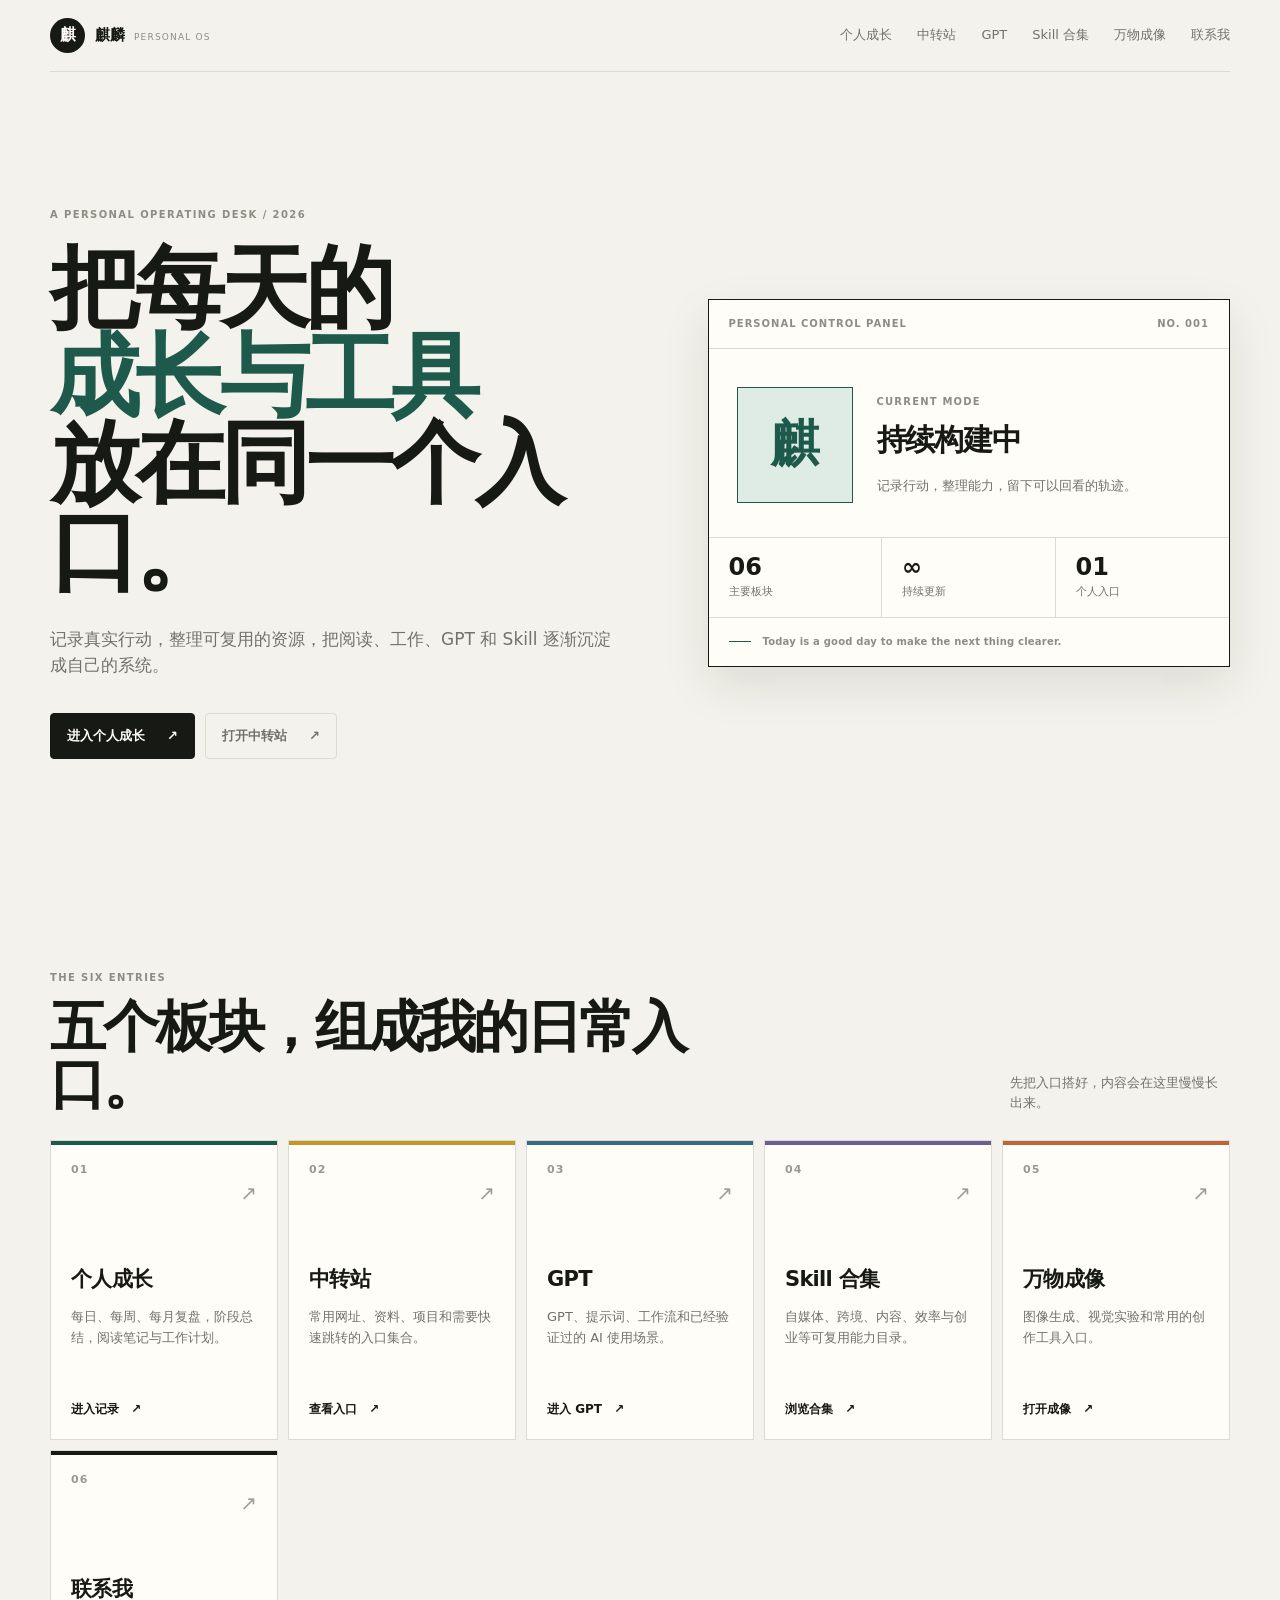
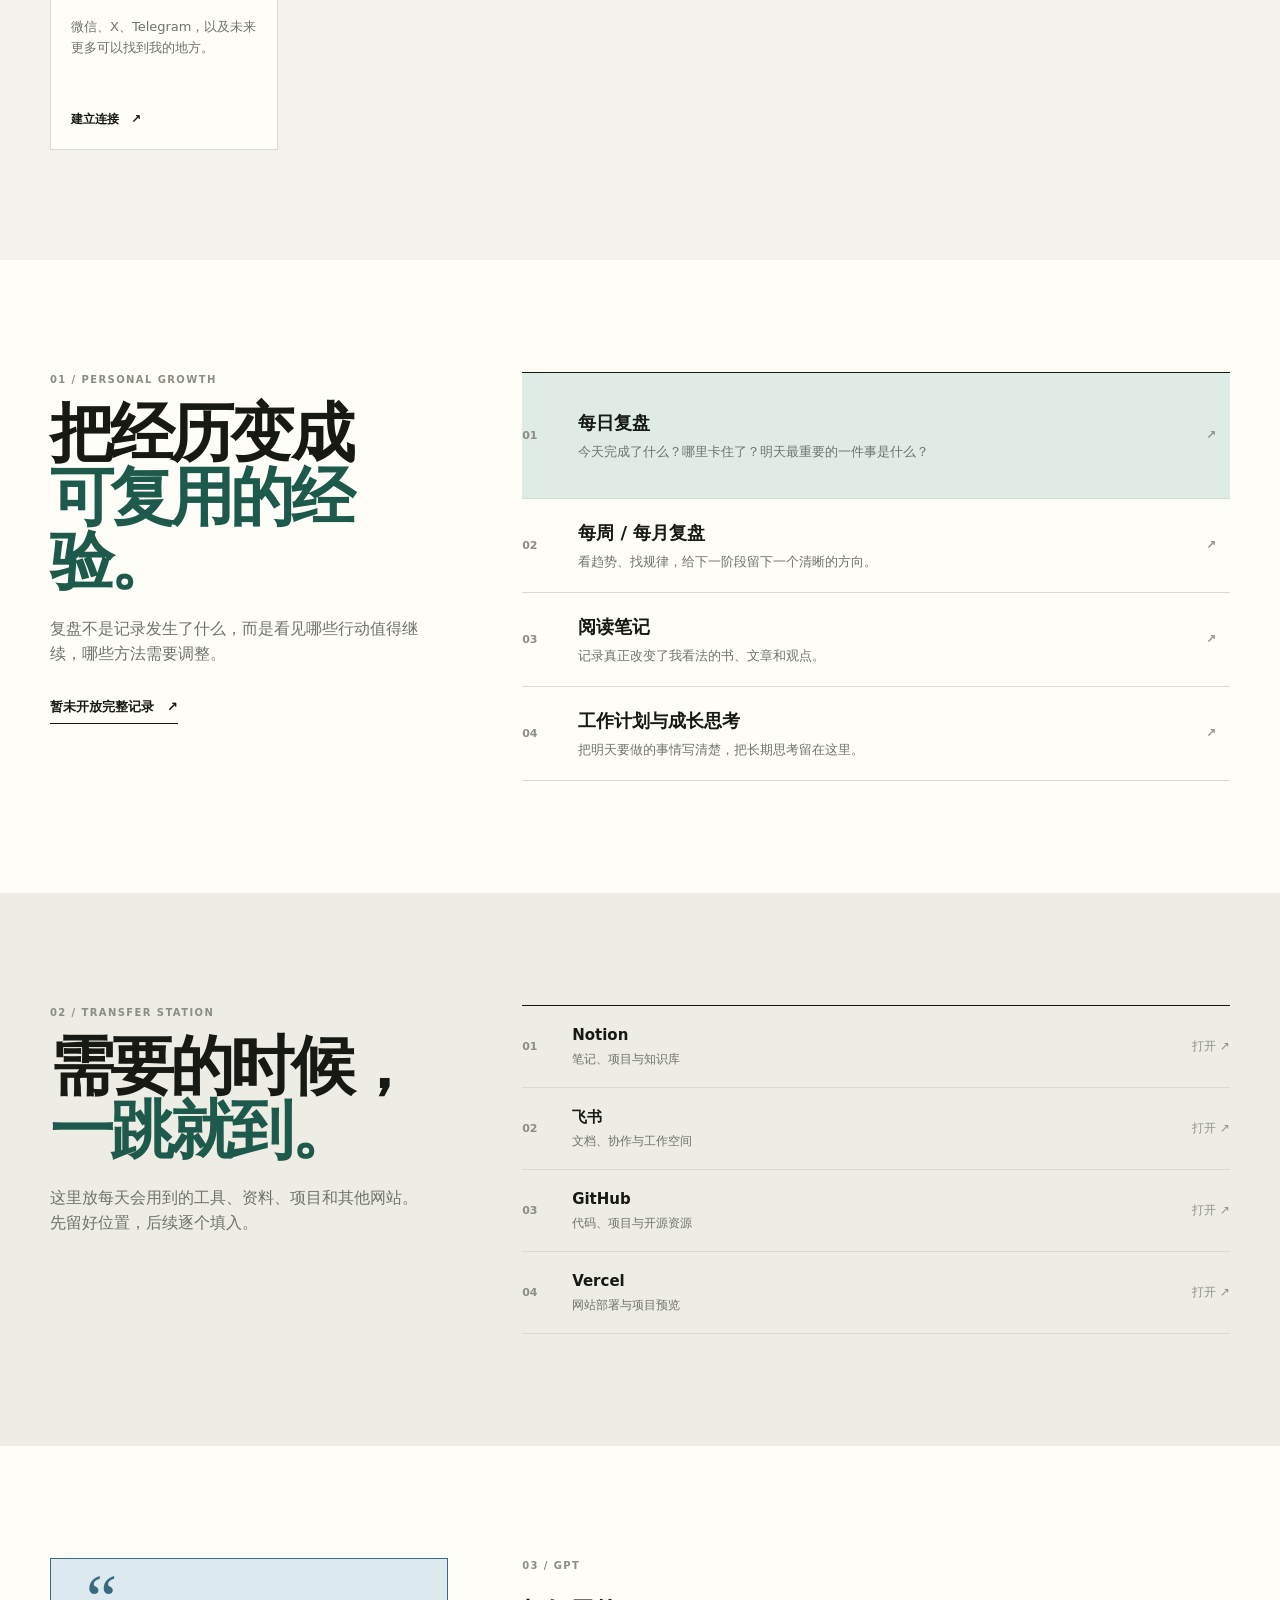
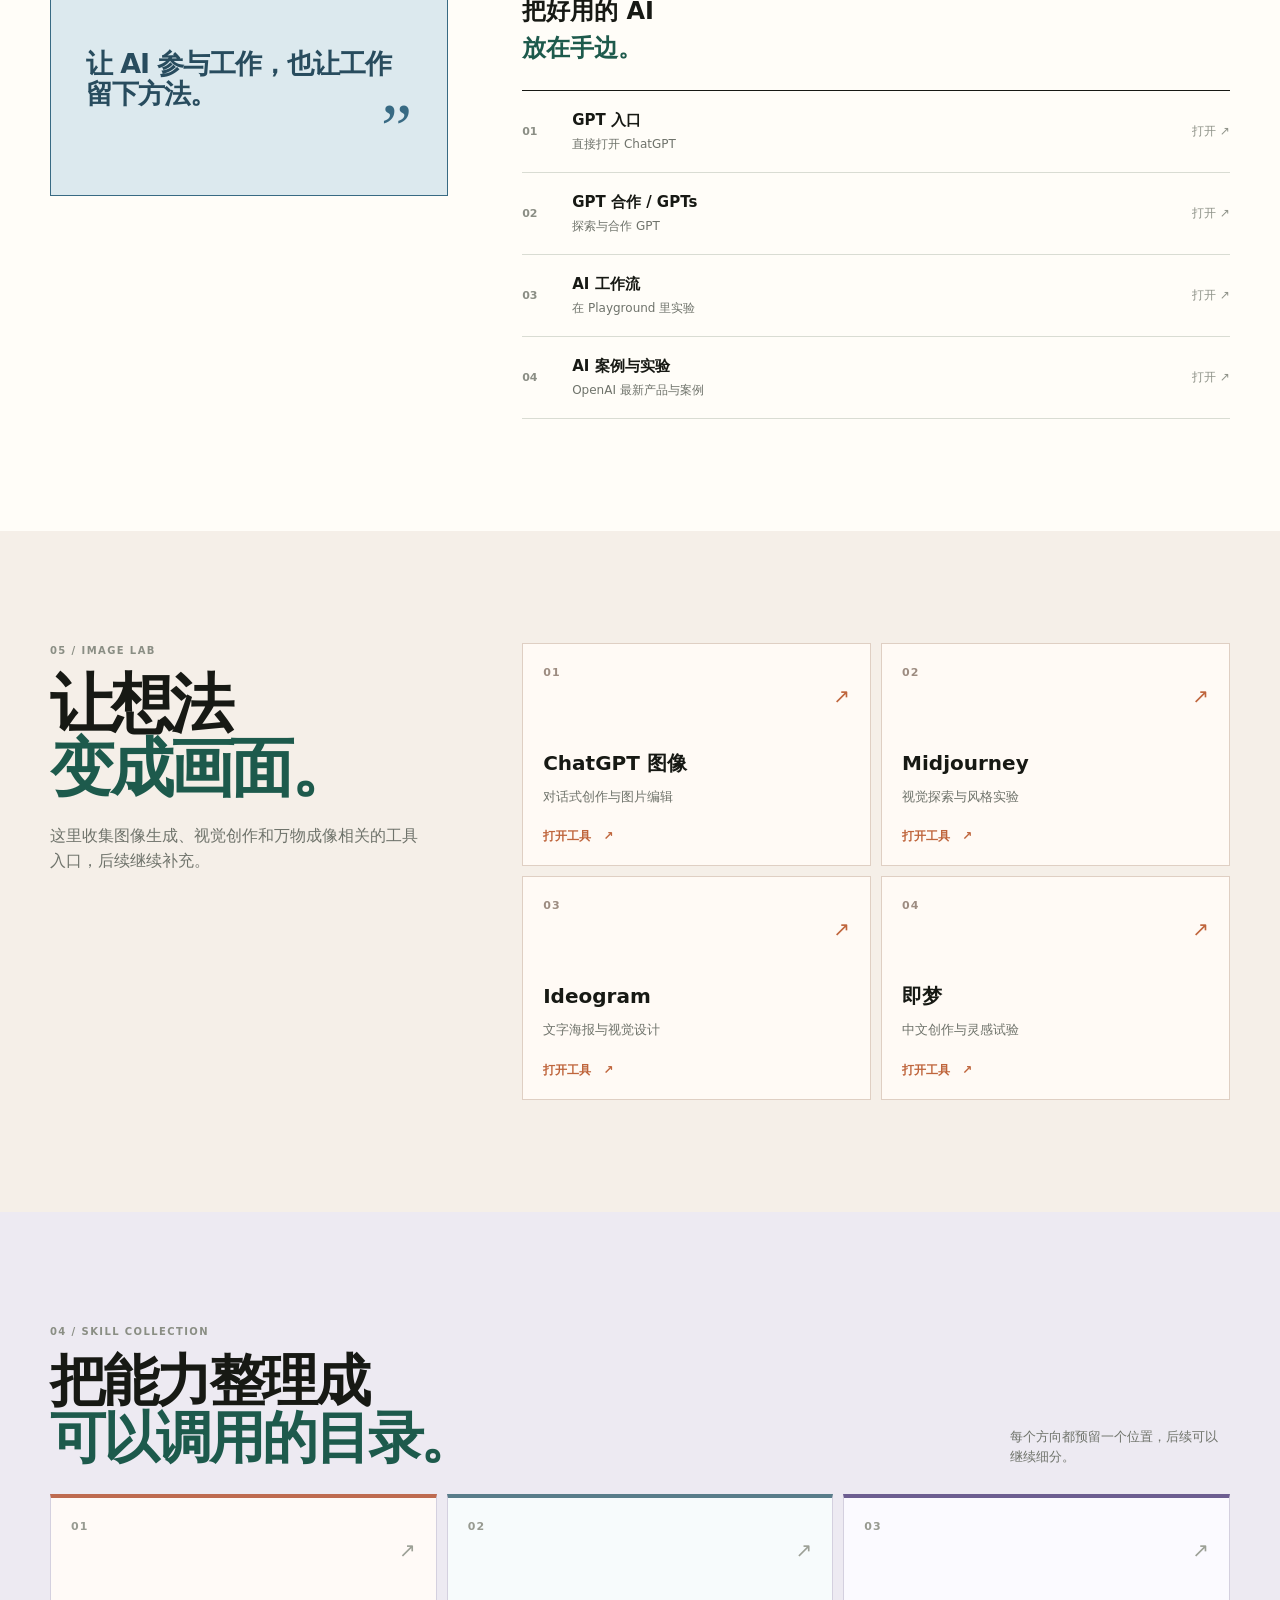
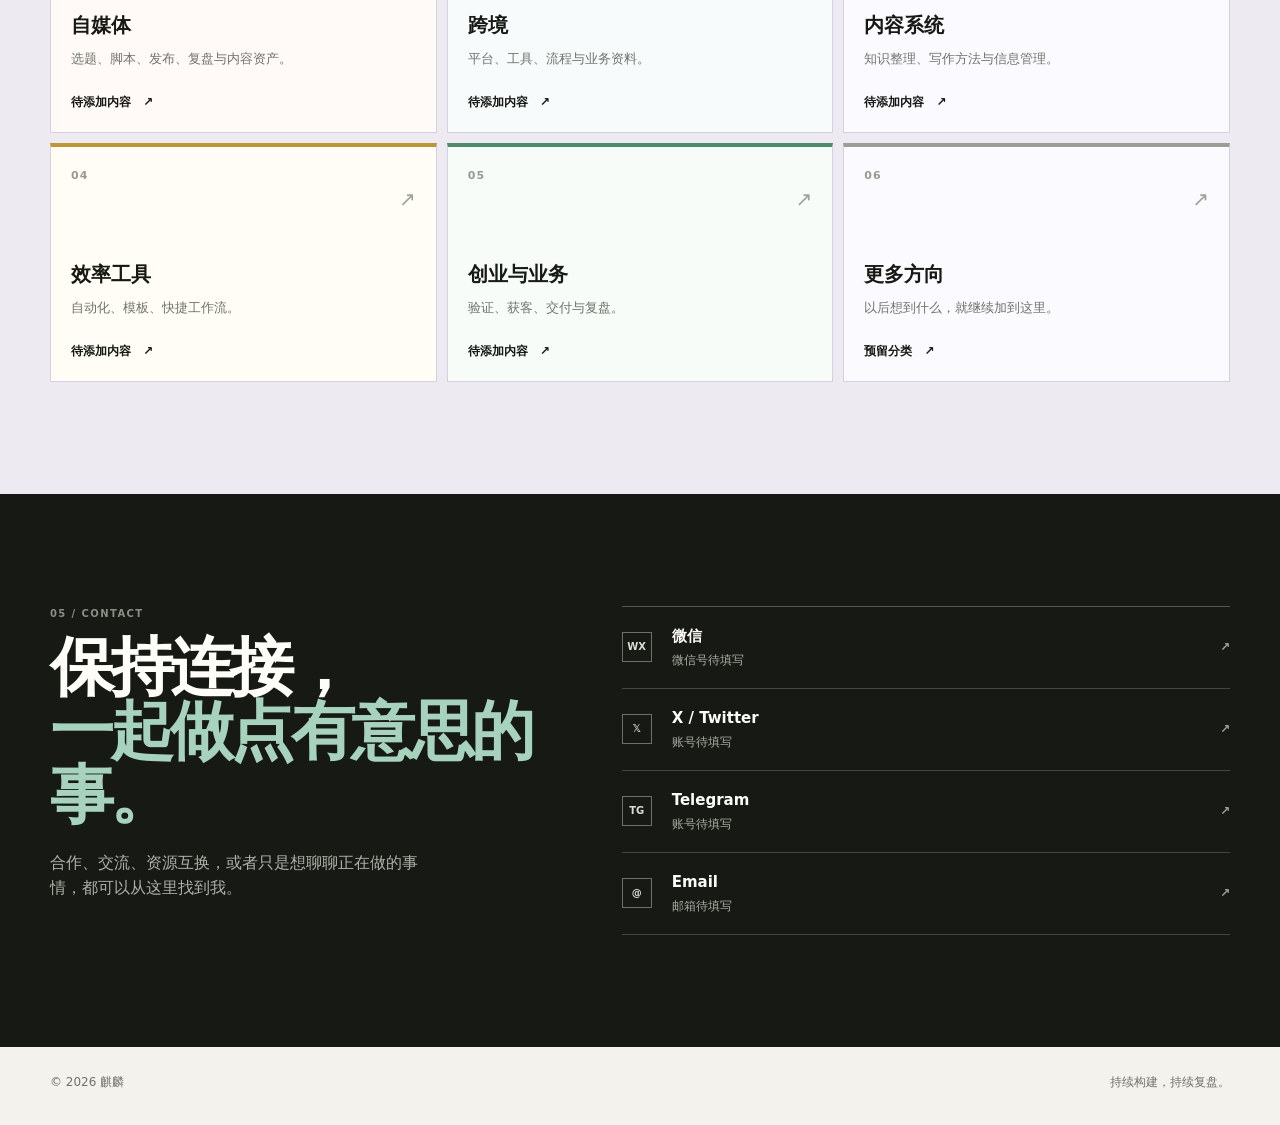
==== index.html @ df81987d "Add image lab and direct resource links" ====
<!doctype html>
<html lang="zh-CN">
<head>
<meta charset="UTF-8">
<meta name="viewport" content="width=device-width, initial-scale=1.0">
<meta name="description" content="麒麟的个人工作台：记录成长、整理工具、沉淀 GPT 与 Skill。">
<meta name="theme-color" content="#f4f2ec">
<title>麒麟 · Personal OS</title>
<link rel="stylesheet" href="./styles.css">
</head>
<body>
<header class="site-header">
<a class="brand" href="#top" aria-label="回到首页"><span class="brand-mark">麒</span><span class="brand-copy"><strong>麒麟</strong><small>PERSONAL OS</small></span></a>
<nav class="nav" id="nav" aria-label="主导航"><a href="#growth">个人成长</a><a href="#station">中转站</a><a href="#gpt">GPT</a><a href="#skills">Skill 合集</a><a href="#imaging">万物成像</a><a href="#contact">联系我</a></nav>
<button class="menu-button" type="button" aria-controls="nav" aria-expanded="false">菜单</button>
</header>
<main id="top">
<section class="hero section-wrap">
<div class="hero-copy"><p class="eyebrow">A PERSONAL OPERATING DESK / 2026</p><h1>把每天的<br><em>成长与工具</em><br>放在同一个入口。</h1><p class="hero-lead">记录真实行动，整理可复用的资源，把阅读、工作、GPT 和 Skill 逐渐沉淀成自己的系统。</p><div class="hero-actions"><a class="button button-dark" href="#growth">进入个人成长 <span>↗</span></a><a class="button button-light" href="#station">打开中转站 <span>↗</span></a></div></div>
<aside class="console" aria-label="当前状态"><div class="console-head"><span>PERSONAL CONTROL PANEL</span><span>NO. 001</span></div><div class="console-body"><div class="avatar">麒</div><div><p class="label">CURRENT MODE</p><h2>持续构建中</h2><p>记录行动，整理能力，留下可以回看的轨迹。</p></div></div><div class="metrics"><div><strong>06</strong><span>主要板块</span></div><div><strong>∞</strong><span>持续更新</span></div><div><strong>01</strong><span>个人入口</span></div></div><div class="console-foot"><i></i>Today is a good day to make the next thing clearer.</div></aside>
</section>
<section class="section-wrap entries" aria-labelledby="entries-title"><div class="section-heading"><div><p class="eyebrow">THE SIX ENTRIES</p><h2 id="entries-title">五个板块，组成我的日常入口。</h2></div><p>先把入口搭好，内容会在这里慢慢长出来。</p></div><div class="entry-grid">
<a class="entry-card green" href="#growth"><span>01</span><b>↗</b><h3>个人成长</h3><p>每日、每周、每月复盘，阶段总结，阅读笔记与工作计划。</p><strong>进入记录　↗</strong></a>
<a class="entry-card yellow" href="#station"><span>02</span><b>↗</b><h3>中转站</h3><p>常用网址、资料、项目和需要快速跳转的入口集合。</p><strong>查看入口　↗</strong></a>
<a class="entry-card blue" href="#gpt"><span>03</span><b>↗</b><h3>GPT</h3><p>GPT、提示词、工作流和已经验证过的 AI 使用场景。</p><strong>进入 GPT　↗</strong></a>
<a class="entry-card violet" href="#skills"><span>04</span><b>↗</b><h3>Skill 合集</h3><p>自媒体、跨境、内容、效率与创业等可复用能力目录。</p><strong>浏览合集　↗</strong></a>
<a class="entry-card orange" href="#imaging"><span>05</span><b>↗</b><h3>万物成像</h3><p>图像生成、视觉实验和常用的创作工具入口。</p><strong>打开成像　↗</strong></a><a class="entry-card contact-card" href="#contact"><span>06</span><b>↗</b><h3>联系我</h3><p>微信、X、Telegram，以及未来更多可以找到我的地方。</p><strong>建立连接　↗</strong></a>
</div></section>
<section class="module growth-band" id="growth"><div class="section-wrap module-layout"><div class="module-intro"><p class="eyebrow">01 / PERSONAL GROWTH</p><h2>把经历变成<br><em>可复用的经验。</em></h2><p>复盘不是记录发生了什么，而是看见哪些行动值得继续，哪些方法需要调整。</p><a class="text-link placeholder" href="#" data-placeholder>暂未开放完整记录　↗</a></div><div class="growth-board">
<a class="growth-row featured placeholder" href="#" data-placeholder><span>01</span><div><h3>每日复盘</h3><p>今天完成了什么？哪里卡住了？明天最重要的一件事是什么？</p></div><b>↗</b></a>
<a class="growth-row placeholder" href="#" data-placeholder><span>02</span><div><h3>每周 / 每月复盘</h3><p>看趋势、找规律，给下一阶段留下一个清晰的方向。</p></div><b>↗</b></a>
<a class="growth-row placeholder" href="#" data-placeholder><span>03</span><div><h3>阅读笔记</h3><p>记录真正改变了我看法的书、文章和观点。</p></div><b>↗</b></a>
<a class="growth-row placeholder" href="#" data-placeholder><span>04</span><div><h3>工作计划与成长思考</h3><p>把明天要做的事情写清楚，把长期思考留在这里。</p></div><b>↗</b></a>
</div></div></section>
<section class="module station-band" id="station"><div class="section-wrap module-layout"><div class="module-intro"><p class="eyebrow">02 / TRANSFER STATION</p><h2>需要的时候，<br><em>一跳就到。</em></h2><p>这里放每天会用到的工具、资料、项目和其他网站。先留好位置，后续逐个填入。</p></div><div class="link-list">
<a href="https://www.notion.so/" class="link-row" target="_blank" rel="noopener"><span>01</span><div><strong>Notion</strong><small>笔记、项目与知识库</small></div><em>打开 ↗</em></a>
<a href="https://www.feishu.cn/" class="link-row" target="_blank" rel="noopener"><span>02</span><div><strong>飞书</strong><small>文档、协作与工作空间</small></div><em>打开 ↗</em></a>
<a href="https://github.com/" class="link-row" target="_blank" rel="noopener"><span>03</span><div><strong>GitHub</strong><small>代码、项目与开源资源</small></div><em>打开 ↗</em></a>
<a href="https://vercel.com/" class="link-row" target="_blank" rel="noopener"><span>04</span><div><strong>Vercel</strong><small>网站部署与项目预览</small></div><em>打开 ↗</em></a>
</div></div></section>
<section class="module gpt-band" id="gpt"><div class="section-wrap module-layout"><div class="statement"><span>“</span><p>让 AI 参与工作，也让工作留下方法。</p><span>”</span></div><div><p class="eyebrow">03 / GPT</p><h2>把好用的 AI<br><em>放在手边。</em></h2><div class="link-list compact">
<a href="https://chatgpt.com/" class="link-row" target="_blank" rel="noopener"><span>01</span><div><strong>GPT 入口</strong><small>直接打开 ChatGPT</small></div><em>打开 ↗</em></a>
<a href="https://chatgpt.com/gpts" class="link-row" target="_blank" rel="noopener"><span>02</span><div><strong>GPT 合作 / GPTs</strong><small>探索与合作 GPT</small></div><em>打开 ↗</em></a>
<a href="https://platform.openai.com/playground" class="link-row" target="_blank" rel="noopener"><span>03</span><div><strong>AI 工作流</strong><small>在 Playground 里实验</small></div><em>打开 ↗</em></a>
<a href="https://openai.com/" class="link-row" target="_blank" rel="noopener"><span>04</span><div><strong>AI 案例与实验</strong><small>OpenAI 最新产品与案例</small></div><em>打开 ↗</em></a>
</div></div></div></section>
<section class="module imaging-band" id="imaging"><div class="section-wrap module-layout"><div class="module-intro"><p class="eyebrow">05 / IMAGE LAB</p><h2>让想法<br><em>变成画面。</em></h2><p>这里收集图像生成、视觉创作和万物成像相关的工具入口，后续继续补充。</p></div><div class="imaging-grid"><a class="imaging-card" href="https://chatgpt.com/" target="_blank" rel="noopener"><span>01</span><b>↗</b><h3>ChatGPT 图像</h3><p>对话式创作与图片编辑</p><strong>打开工具　↗</strong></a><a class="imaging-card" href="https://www.midjourney.com/" target="_blank" rel="noopener"><span>02</span><b>↗</b><h3>Midjourney</h3><p>视觉探索与风格实验</p><strong>打开工具　↗</strong></a><a class="imaging-card" href="https://ideogram.ai/" target="_blank" rel="noopener"><span>03</span><b>↗</b><h3>Ideogram</h3><p>文字海报与视觉设计</p><strong>打开工具　↗</strong></a><a class="imaging-card" href="https://jimeng.jianying.com/" target="_blank" rel="noopener"><span>04</span><b>↗</b><h3>即梦</h3><p>中文创作与灵感试验</p><strong>打开工具　↗</strong></a></div></div></section><section class="module skills-band" id="skills"><div class="section-wrap"><div class="section-heading"><div><p class="eyebrow">04 / SKILL COLLECTION</p><h2>把能力整理成<br><em>可以调用的目录。</em></h2></div><p>每个方向都预留一个位置，后续可以继续细分。</p></div><div class="skill-grid">
<a class="skill-card media placeholder" href="#" data-placeholder><span>01</span><b>↗</b><h3>自媒体</h3><p>选题、脚本、发布、复盘与内容资产。</p><strong>待添加内容　↗</strong></a>
<a class="skill-card cross placeholder" href="#" data-placeholder><span>02</span><b>↗</b><h3>跨境</h3><p>平台、工具、流程与业务资料。</p><strong>待添加内容　↗</strong></a>
<a class="skill-card content placeholder" href="#" data-placeholder><span>03</span><b>↗</b><h3>内容系统</h3><p>知识整理、写作方法与信息管理。</p><strong>待添加内容　↗</strong></a>
<a class="skill-card efficiency placeholder" href="#" data-placeholder><span>04</span><b>↗</b><h3>效率工具</h3><p>自动化、模板、快捷工作流。</p><strong>待添加内容　↗</strong></a>
<a class="skill-card startup placeholder" href="#" data-placeholder><span>05</span><b>↗</b><h3>创业与业务</h3><p>验证、获客、交付与复盘。</p><strong>待添加内容　↗</strong></a>
<a class="skill-card more placeholder" href="#" data-placeholder><span>06</span><b>↗</b><h3>更多方向</h3><p>以后想到什么，就继续加到这里。</p><strong>预留分类　↗</strong></a>
</div></div></section>
<section class="module contact-band" id="contact"><div class="section-wrap contact-layout"><div><p class="eyebrow">05 / CONTACT</p><h2>保持连接，<br><em>一起做点有意思的事。</em></h2><p>合作、交流、资源互换，或者只是想聊聊正在做的事情，都可以从这里找到我。</p></div><div class="contact-list">
<a href="#" class="contact-row placeholder" data-placeholder><span>WX</span><div><strong>微信</strong><small>微信号待填写</small></div><b>↗</b></a>
<a href="#" class="contact-row placeholder" data-placeholder><span>𝕏</span><div><strong>X / Twitter</strong><small>账号待填写</small></div><b>↗</b></a>
<a href="#" class="contact-row placeholder" data-placeholder><span>TG</span><div><strong>Telegram</strong><small>账号待填写</small></div><b>↗</b></a>
<a href="#" class="contact-row placeholder" data-placeholder><span>@</span><div><strong>Email</strong><small>邮箱待填写</small></div><b>↗</b></a>
</div></div></section>
</main>
<footer class="site-footer section-wrap"><span>© 2026 麒麟</span><span>持续构建，持续复盘。</span></footer>
<div class="toast" role="status" aria-live="polite">这里是预留入口，填入链接后即可使用。</div>
<script>
const menuButton=document.querySelector('.menu-button'),nav=document.querySelector('.nav');
menuButton.addEventListener('click',()=>{const open=nav.classList.toggle('is-open');menuButton.setAttribute('aria-expanded',String(open));});
nav.querySelectorAll('a').forEach(link=>link.addEventListener('click',()=>{nav.classList.remove('is-open');menuButton.setAttribute('aria-expanded','false');}));
const toast=document.querySelector('.toast');let toastTimer;
document.querySelectorAll('[data-placeholder]').forEach(link=>link.addEventListener('click',event=>{event.preventDefault();toast.classList.add('is-visible');clearTimeout(toastTimer);toastTimer=setTimeout(()=>toast.classList.remove('is-visible'),2600);}));
</script>
</body>
</html>
---- styles.css ----
:root{--bg:#f4f2ec;--paper:#fffdf8;--ink:#171914;--muted:#6f736b;--line:#d9dcd3;--green:#1d5a4c;--green-soft:#dfece5;--yellow:#c79625;--blue:#386a83;--violet:#6d5e91;--orange:#bf653c;--shadow:0 18px 44px rgba(23,25,20,.1)}
*{box-sizing:border-box}html{scroll-behavior:smooth}body{margin:0;background:var(--bg);color:var(--ink);font-family:Inter,ui-sans-serif,system-ui,-apple-system,"Segoe UI","Microsoft YaHei",sans-serif;line-height:1.55}a{color:inherit;text-decoration:none}.section-wrap{width:min(1180px,calc(100% - 48px));margin:0 auto}
.site-header{position:sticky;top:0;z-index:10;display:flex;align-items:center;justify-content:space-between;gap:28px;width:min(1180px,calc(100% - 48px));min-height:72px;margin:0 auto;border-bottom:1px solid var(--line);background:rgba(244,242,236,.92);backdrop-filter:blur(16px)}.brand{display:flex;align-items:center;gap:10px;white-space:nowrap}.brand-mark{display:grid;place-items:center;width:35px;height:35px;border-radius:50%;background:var(--ink);color:var(--paper);font-weight:900}.brand-copy{display:flex;align-items:baseline;gap:9px}.brand-copy strong{font-size:15px}.brand-copy small{color:#8b8e85;font-size:9px;letter-spacing:.13em}.nav{display:flex;gap:25px;color:var(--muted);font-size:13px}.nav a:hover{color:var(--ink)}.menu-button{display:none;border:1px solid var(--line);background:transparent;padding:8px 11px;color:var(--ink);font:inherit;font-size:12px}
.hero{display:grid;grid-template-columns:minmax(0,1.05fr) minmax(390px,.95fr);gap:80px;align-items:center;min-height:calc(100vh - 72px);padding-top:80px;padding-bottom:86px}.eyebrow{margin:0;color:#8a8e84;font-size:10px;font-weight:850;letter-spacing:.14em}.hero h1{max-width:720px;margin:22px 0 0;font-size:clamp(54px,7vw,104px);letter-spacing:-.055em;line-height:.98}.hero em,.module em{color:var(--green);font-style:normal}.hero-lead{max-width:590px;margin:30px 0 0;color:var(--muted);font-size:17px}.hero-actions{display:flex;flex-wrap:wrap;gap:10px;margin-top:34px}.button{display:inline-flex;justify-content:space-between;align-items:center;gap:22px;min-height:46px;padding:0 16px;border:1px solid var(--ink);border-radius:4px;font-size:13px;font-weight:800;transition:.2s ease}.button:hover{transform:translateY(-2px)}.button-dark{background:var(--ink);color:var(--paper)}.button-dark:hover{background:var(--green);border-color:var(--green)}.button-light{border-color:var(--line);color:var(--muted)}.button-light:hover{border-color:var(--ink);color:var(--ink)}
.console{border:1px solid var(--ink);background:var(--paper);box-shadow:var(--shadow)}.console-head,.console-foot{display:flex;justify-content:space-between;align-items:center;gap:12px;padding:16px 20px;color:#8b8e85;font-size:10px;font-weight:800;letter-spacing:.1em}.console-head{border-bottom:1px solid var(--line)}.console-body{display:grid;grid-template-columns:116px 1fr;gap:24px;align-items:center;padding:38px 28px 34px}.avatar{display:grid;place-items:center;width:116px;height:116px;border:1px solid var(--green);background:var(--green-soft);color:var(--green);font-size:50px;font-weight:900}.label{margin:0;color:#8b8e85;font-size:10px;font-weight:850;letter-spacing:.12em}.console h2{margin:8px 0 0;font-size:30px;letter-spacing:-.04em}.console p:not(.label){margin:12px 0 0;color:var(--muted);font-size:13px}.metrics{display:grid;grid-template-columns:repeat(3,1fr);border-top:1px solid var(--line);border-bottom:1px solid var(--line)}.metrics div{display:grid;gap:4px;padding:17px 20px;border-right:1px solid var(--line)}.metrics div:last-child{border:0}.metrics strong{font-size:24px;line-height:1}.metrics span{color:var(--muted);font-size:11px}.console-foot{justify-content:flex-start;letter-spacing:.02em}.console-foot i{width:22px;height:1px;background:var(--green)}
.entries{padding:70px 0 110px}.section-heading{display:flex;align-items:end;justify-content:space-between;gap:30px;margin-bottom:27px}.section-heading h2{max-width:700px;margin:12px 0 0;font-size:clamp(30px,4.4vw,56px);letter-spacing:-.055em;line-height:1.03}.section-heading>p{max-width:220px;margin:0;color:var(--muted);font-size:13px}.entry-grid{display:grid;grid-template-columns:repeat(5,minmax(0,1fr));gap:10px}.entry-card{position:relative;display:flex;min-height:300px;flex-direction:column;padding:20px;border:1px solid var(--line);background:var(--paper);transition:.2s ease}.entry-card:hover,.skill-card:hover{transform:translateY(-4px);box-shadow:var(--shadow)}.entry-card:before{content:"";position:absolute;top:0;left:0;right:0;height:4px;background:var(--green)}.entry-card.yellow:before{background:var(--yellow)}.entry-card.blue:before{background:var(--blue)}.entry-card.violet:before{background:var(--violet)}.entry-card.orange:before{background:var(--orange)}.entry-card>span,.skill-card>span{color:#979a91;font-size:11px;font-weight:850;letter-spacing:.1em}.entry-card>b,.skill-card>b{align-self:flex-end;color:#9ca096;font-size:20px;font-weight:400}.entry-card h3{margin:54px 0 0;font-size:21px;letter-spacing:-.035em}.entry-card p{margin:12px 0 0;color:var(--muted);font-size:13px}.entry-card>strong,.skill-card>strong{margin-top:auto;padding-top:24px;font-size:12px}
.module{width:100%;padding:112px 0}.module-layout{display:grid;grid-template-columns:.72fr 1.28fr;gap:74px;align-items:start}.module-intro h2,.contact-layout h2{margin:14px 0 24px;font-size:clamp(38px,5vw,68px);letter-spacing:-.06em;line-height:1}.module-intro>p:not(.eyebrow),.contact-layout>div:first-child>p:last-child{max-width:380px;margin:0;color:var(--muted);font-size:16px}.text-link{display:inline-flex;margin-top:30px;padding-bottom:6px;border-bottom:1px solid var(--ink);font-size:13px;font-weight:850}.growth-band{background:var(--paper)}.growth-board,.link-list,.contact-list{border-top:1px solid var(--ink)}.growth-row,.link-row,.contact-row{display:grid;grid-template-columns:34px 1fr auto;gap:16px;align-items:center;min-height:82px;border-bottom:1px solid var(--line);transition:.18s ease}.growth-row:hover,.link-row:hover,.contact-row:hover{padding-left:10px;background:rgba(255,255,255,.55)}.growth-row{min-height:94px;grid-template-columns:40px 1fr 24px}.growth-row.featured{min-height:126px;background:var(--green-soft)}.growth-row>span,.link-row>span{color:#8b8e85;font-size:11px;font-weight:850}.growth-row h3{margin:0;font-size:18px}.growth-row p{margin:5px 0 0;color:var(--muted);font-size:13px}.growth-row>b,.link-row>em,.contact-row>b{color:#8f9389;font-size:12px;font-style:normal}.link-row strong,.contact-row strong{display:block;font-size:15px}.link-row small,.contact-row small{display:block;margin-top:3px;color:var(--muted);font-size:12px}.station-band{background:#edece5}.gpt-band{background:var(--paper)}.statement{min-height:238px;padding:20px 35px;border:1px solid var(--blue);background:#dce9ee}.statement span{display:block;color:var(--blue);font:70px/0.6 Georgia,serif}.statement span:last-child{text-align:right}.statement p{max-width:330px;margin:28px 0 0;color:#284c5e;font-size:27px;font-weight:760;letter-spacing:-.04em;line-height:1.1}.compact{margin-top:22px}.skills-band{background:#edeaf2}.skill-grid{display:grid;grid-template-columns:repeat(3,minmax(0,1fr));gap:10px}.skill-card{display:flex;min-height:210px;flex-direction:column;padding:20px;border:1px solid #d4d0df;background:#fbfaff;transition:.2s ease}.skill-card h3{margin:44px 0 0;font-size:20px}.skill-card p{margin:8px 0 0;color:var(--muted);font-size:13px}.skill-card.media{border-top:4px solid #be6b50;background:#fffaf7}.skill-card.cross{border-top:4px solid #597d8a;background:#f7fbfc}.skill-card.content{border-top:4px solid var(--violet)}.skill-card.efficiency{border-top:4px solid #bd9635;background:#fffdf5}.skill-card.startup{border-top:4px solid #4f8a69;background:#f7fcf8}.skill-card.more{border-top:4px solid #9c9d96}.imaging-band{background:#f5efe8}.imaging-grid{display:grid;grid-template-columns:repeat(2,minmax(0,1fr));gap:10px}.imaging-card{display:flex;min-height:190px;flex-direction:column;padding:20px;border:1px solid #dfcfc3;background:#fffaf5;transition:.2s ease}.imaging-card:hover{transform:translateY(-4px);box-shadow:var(--shadow)}.imaging-card>span{color:#9d8c81;font-size:11px;font-weight:850;letter-spacing:.1em}.imaging-card>b{align-self:flex-end;color:var(--orange);font-size:20px;font-weight:400}.imaging-card h3{margin:36px 0 0;font-size:20px}.imaging-card p{margin:8px 0 0;color:var(--muted);font-size:13px}.imaging-card strong{margin-top:auto;padding-top:20px;font-size:12px;color:var(--orange)}.entry-card.contact-card:before{background:#171914}.contact-band{background:var(--ink);color:var(--paper)}.contact-layout{display:grid;grid-template-columns:.9fr 1.1fr;gap:74px}.contact-layout em{color:#a7d2be}.contact-layout>div:first-child>p:last-child{color:#adb2a8}.contact-list{border-top-color:#52564d}.contact-row{border-bottom-color:#42473f}.contact-row:hover{background:#242821}.contact-row>span{display:grid;place-items:center;width:30px;height:30px;border:1px solid #6c7167;color:#d8ddd0;font-size:10px;font-weight:850}.contact-row strong{color:var(--paper)}.contact-row small{color:#a9afa4}.contact-row>b{color:#9da69a}.site-footer{display:flex;justify-content:space-between;padding:26px 0 34px;color:var(--muted);font-size:12px}.toast{position:fixed;right:22px;bottom:22px;z-index:20;padding:13px 16px;border:1px solid var(--ink);background:var(--paper);box-shadow:var(--shadow);opacity:0;transform:translateY(12px);pointer-events:none;font-size:12px;transition:.2s ease}.toast.is-visible{opacity:1;transform:translateY(0)}
@media(max-width:980px){.nav{gap:15px}.hero{grid-template-columns:1fr;gap:42px;min-height:auto}.entry-grid{grid-template-columns:repeat(3,1fr)}.module-layout,.contact-layout{grid-template-columns:1fr;gap:34px}.skill-grid{grid-template-columns:repeat(2,1fr)}}
@media(max-width:680px){.section-wrap,.site-header{width:calc(100% - 28px)}.site-header{min-height:62px}.nav{position:absolute;top:61px;left:0;right:0;display:none;flex-direction:column;gap:0;padding:6px 14px 14px;border-bottom:1px solid var(--line);background:rgba(244,242,236,.98)}.nav.is-open{display:flex}.nav a{padding:11px 0;border-bottom:1px solid var(--line)}.menu-button{display:block}.hero{padding-top:56px;padding-bottom:68px}.hero h1{font-size:55px}.hero-lead{font-size:16px}.hero-actions{flex-direction:column;align-items:stretch}.console-body{grid-template-columns:80px 1fr;gap:16px;padding:25px 18px}.avatar{width:80px;height:80px;font-size:35px}.console h2{font-size:23px}.console p:not(.label){font-size:12px}.metrics div{padding:14px 12px}.metrics strong{font-size:20px}.entries,.module{padding:68px 0}.entry-grid,.skill-grid,.imaging-grid{grid-template-columns:1fr}.entry-card{min-height:250px}.section-heading{align-items:flex-start;flex-direction:column;gap:14px}.section-heading h2{font-size:38px}.growth-row{grid-template-columns:30px 1fr 20px;gap:10px;padding:12px 0}.growth-row p{font-size:12px}.statement p{font-size:23px}.site-footer{align-items:flex-start;flex-direction:column;gap:7px}}
@media(prefers-reduced-motion:reduce){*,*::before,*::after{scroll-behavior:auto!important;transition:none!important}}
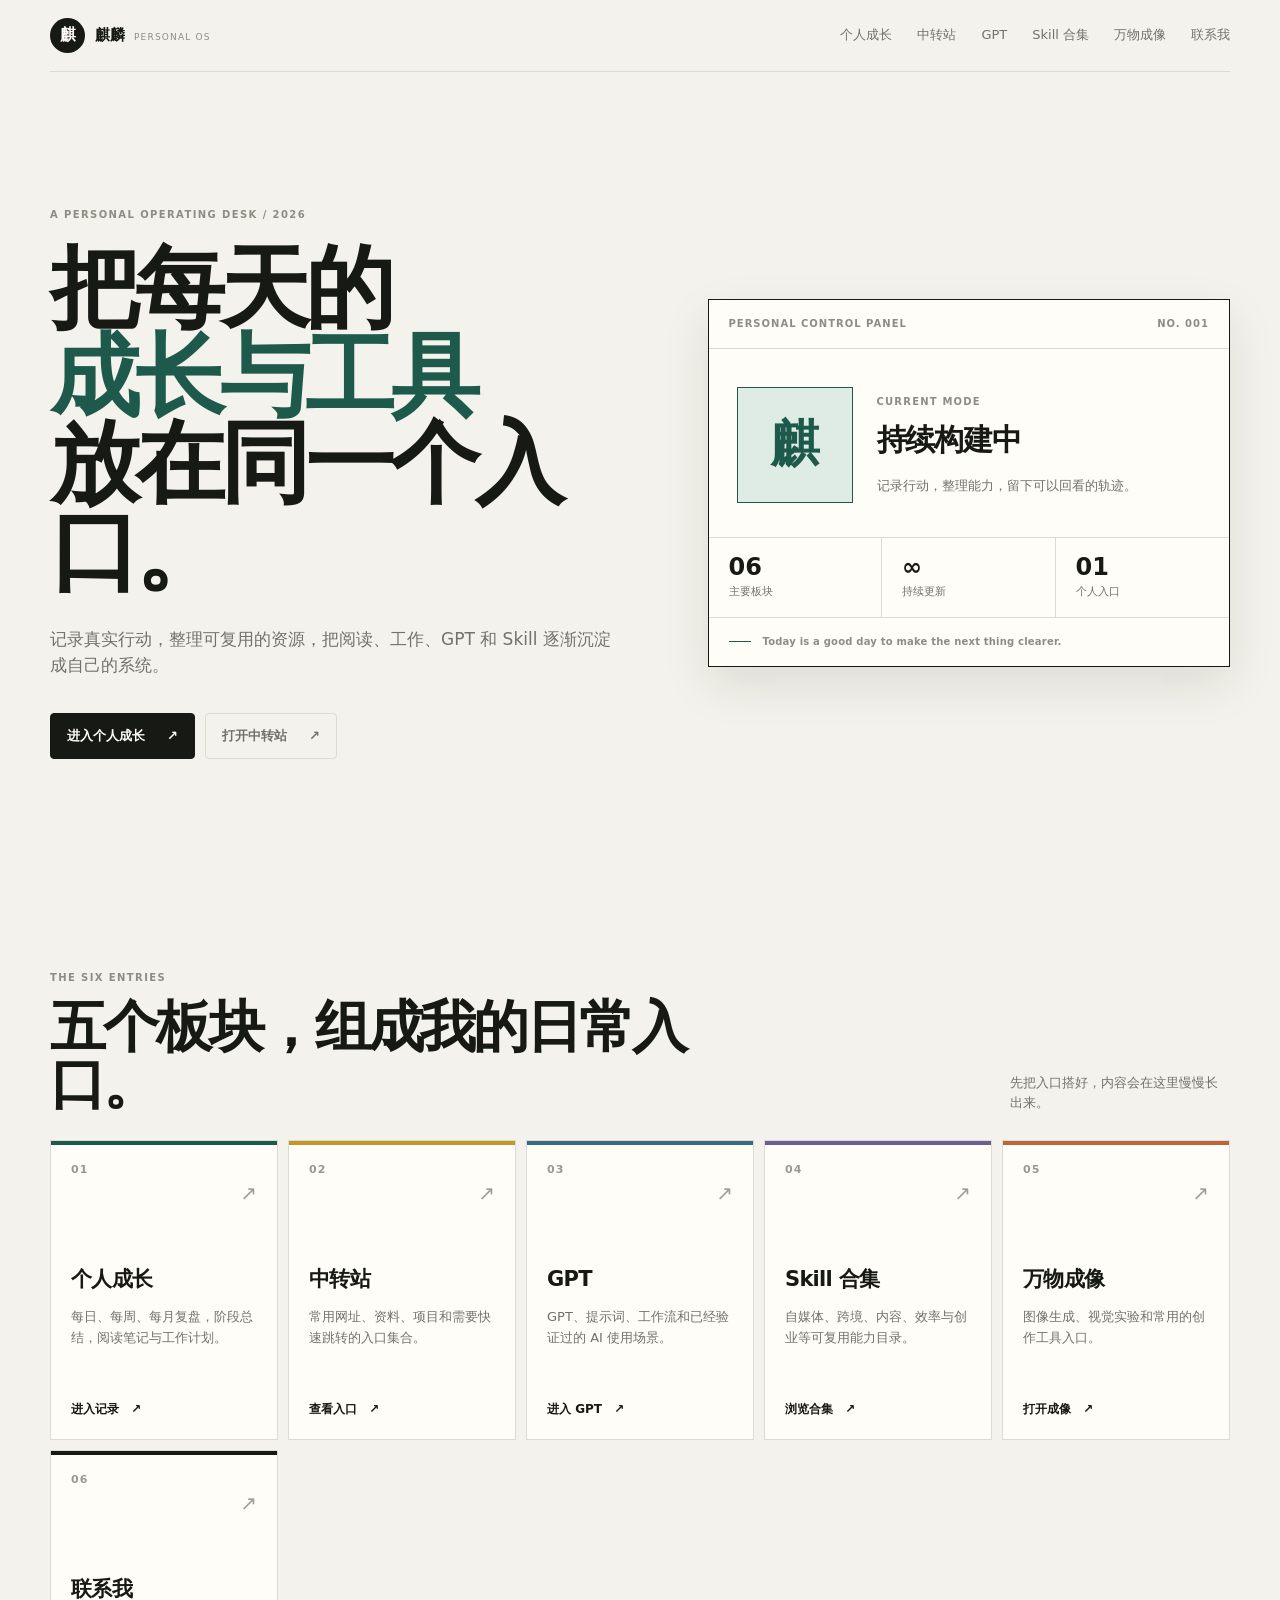
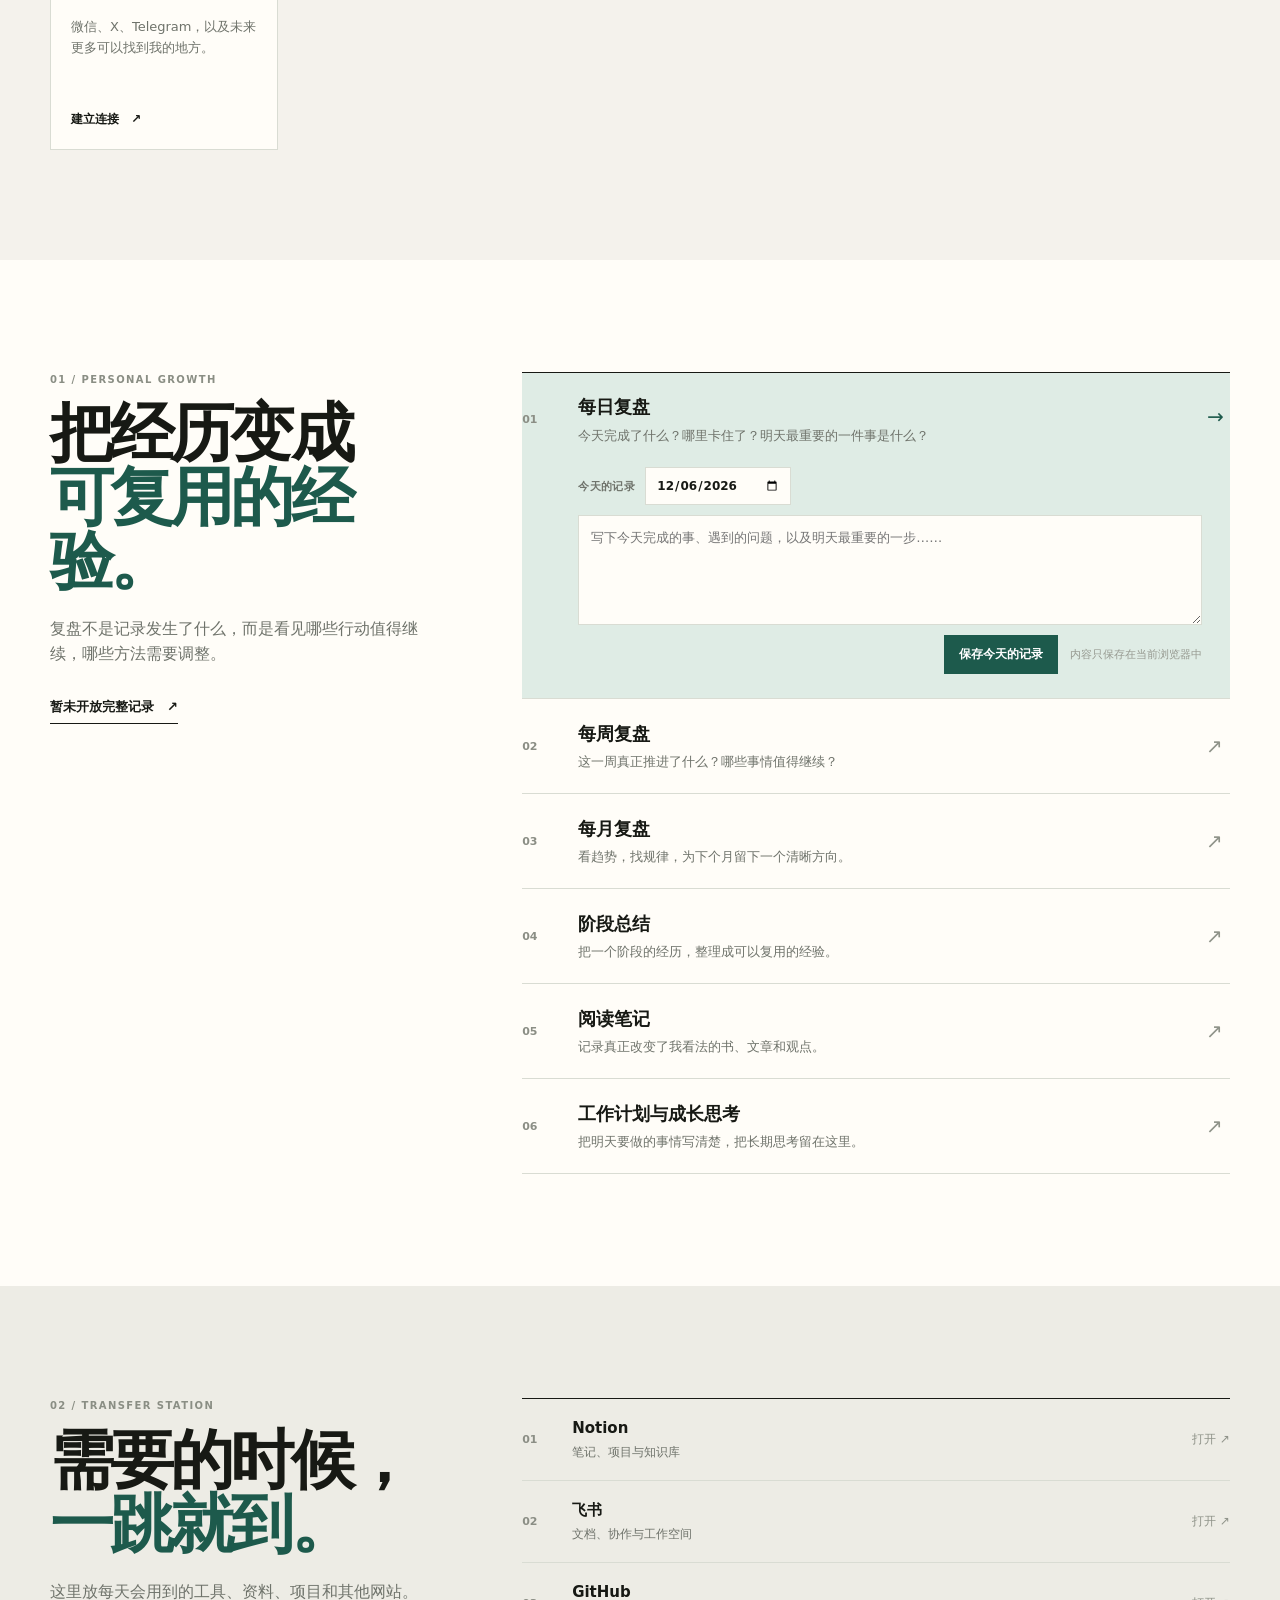
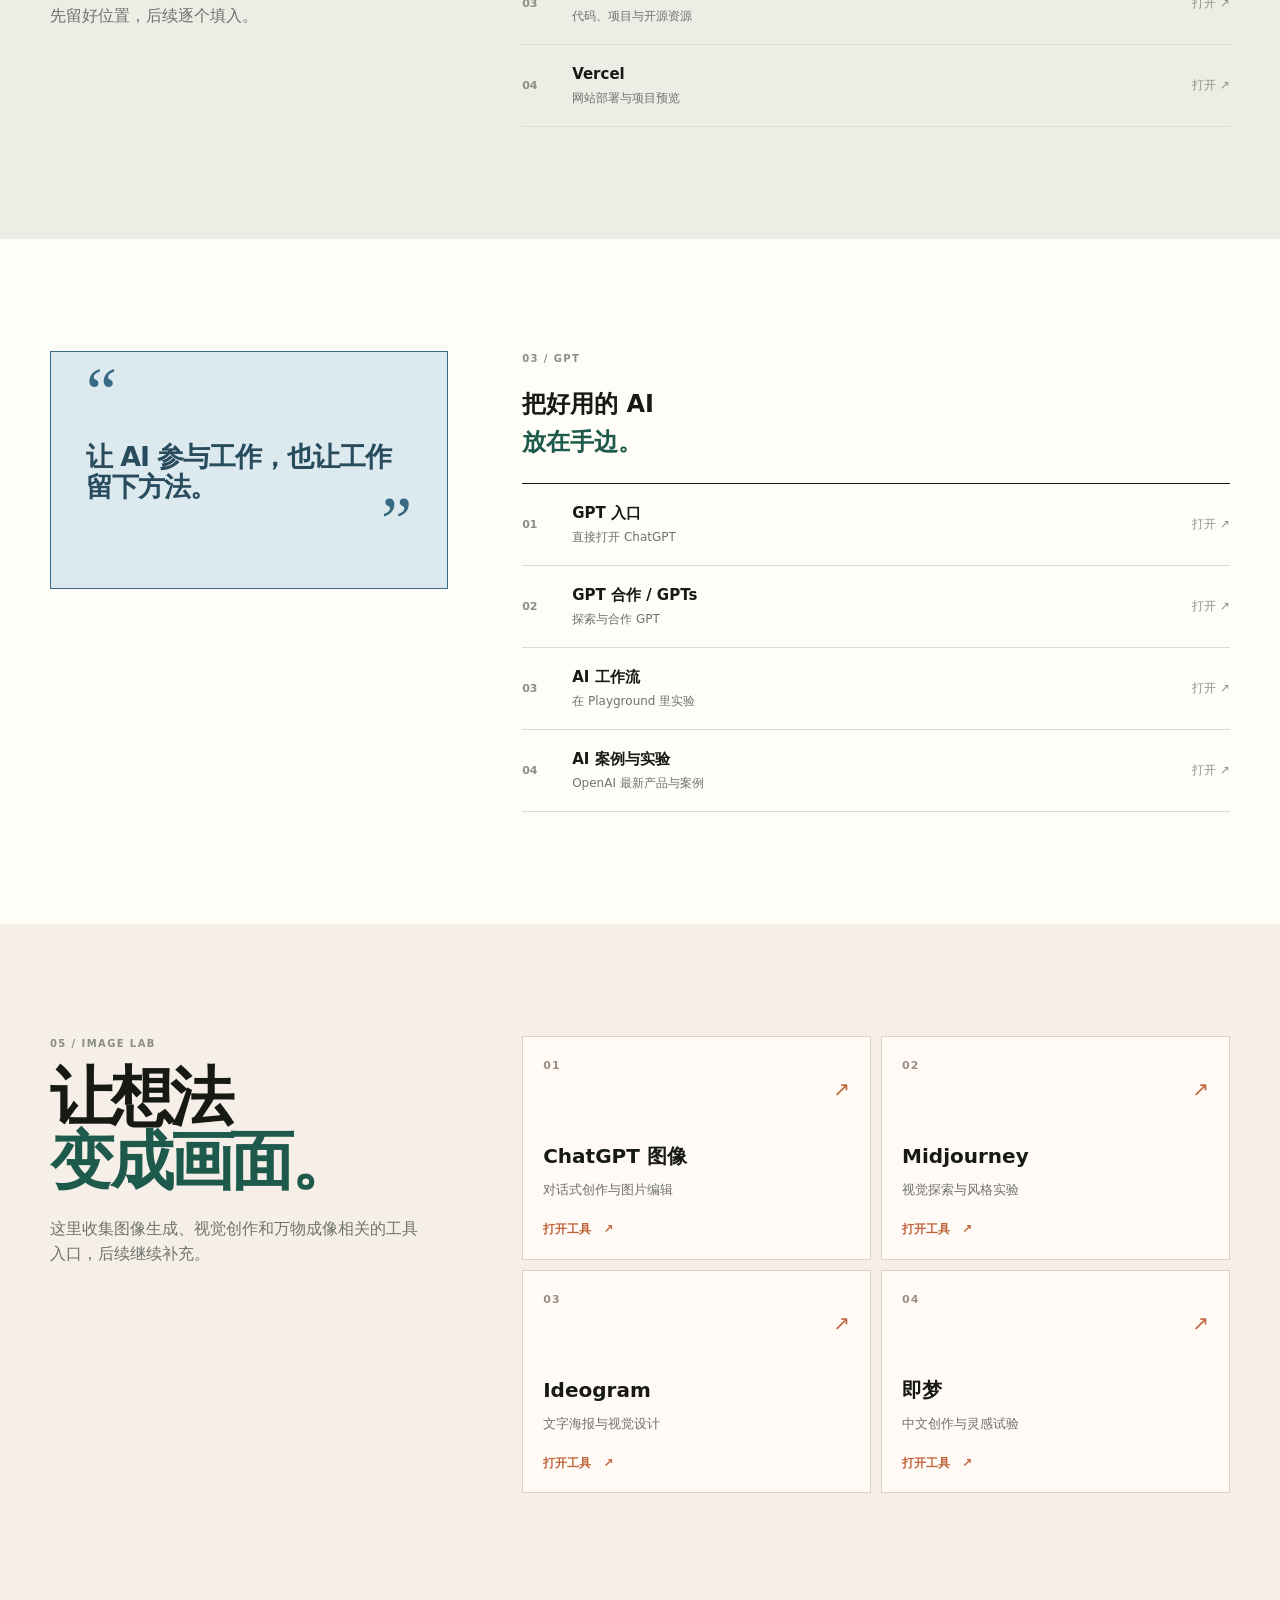
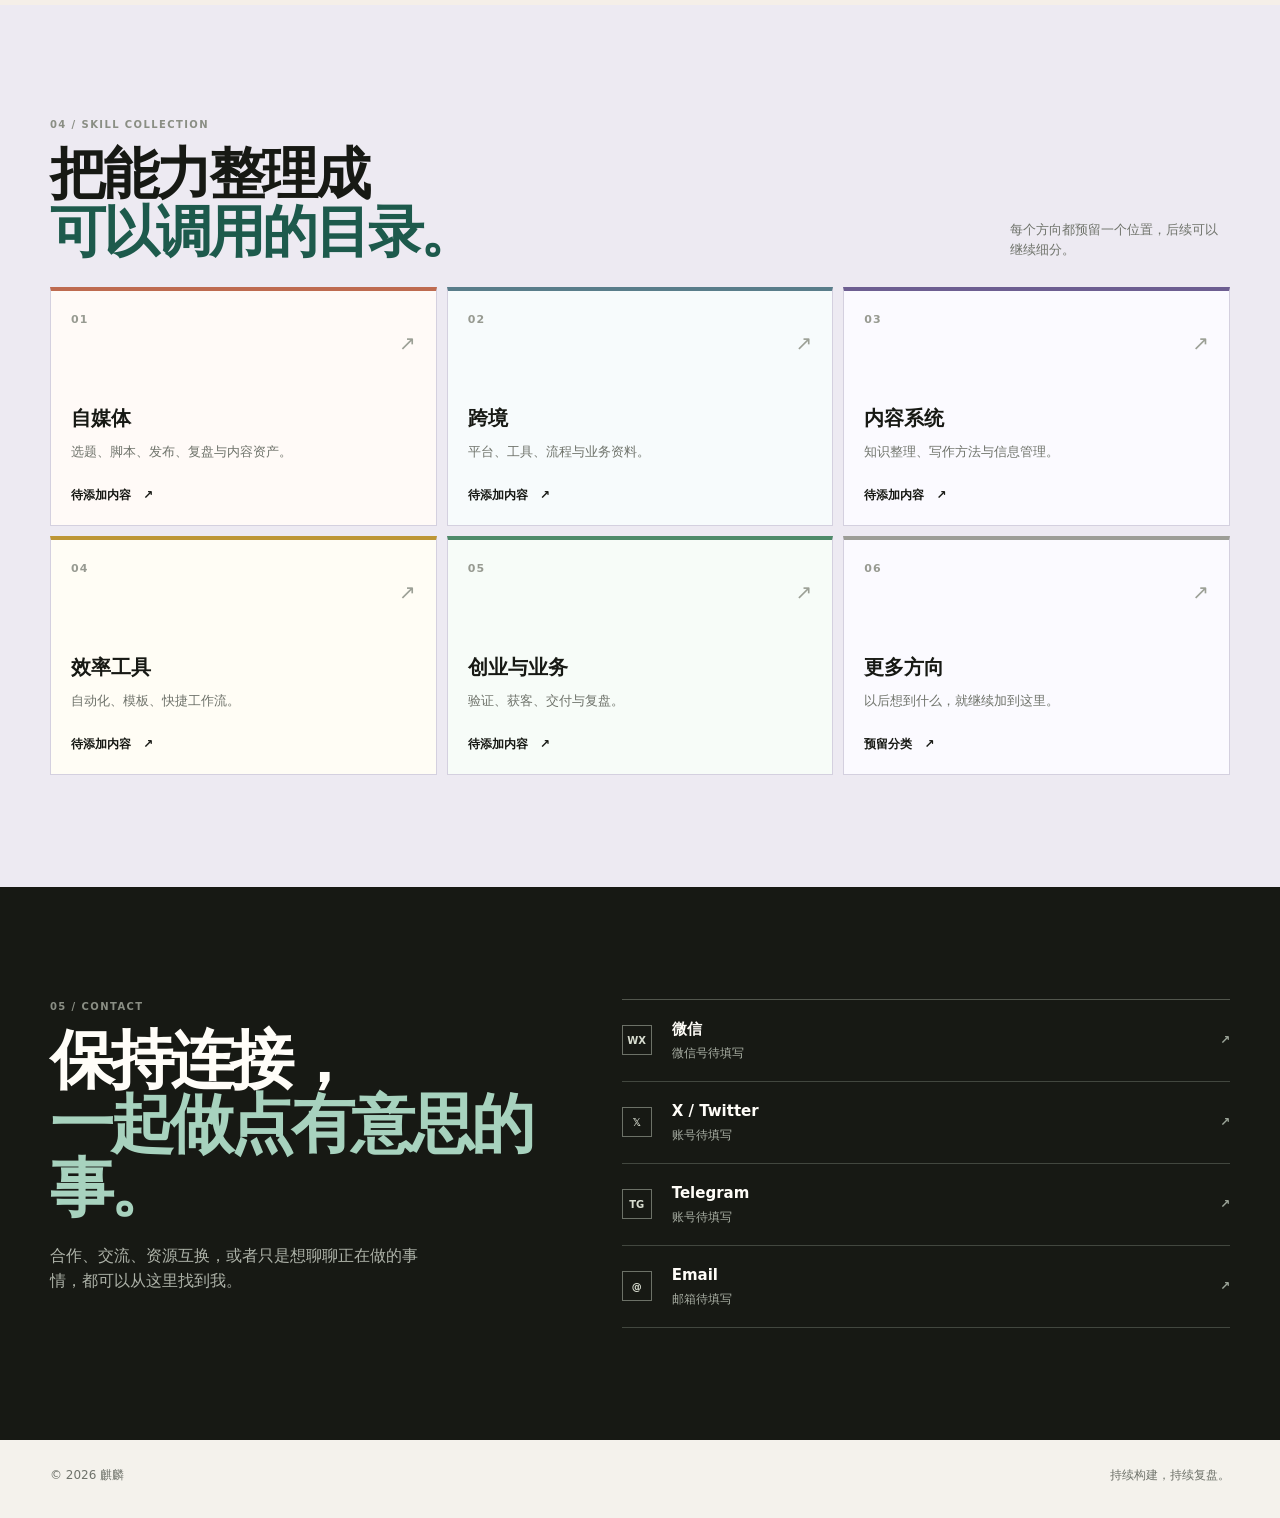
==== commit 03069c62: "Finalize personal operating desk experience" ====
--- a/index.html
+++ b/index.html
@@ -27,12 +27,13 @@
 <a class="entry-card orange" href="#imaging"><span>05</span><b>↗</b><h3>万物成像</h3><p>图像生成、视觉实验和常用的创作工具入口。</p><strong>打开成像　↗</strong></a><a class="entry-card contact-card" href="#contact"><span>06</span><b>↗</b><h3>联系我</h3><p>微信、X、Telegram，以及未来更多可以找到我的地方。</p><strong>建立连接　↗</strong></a>
 </div></section>
 <section class="module growth-band" id="growth"><div class="section-wrap module-layout"><div class="module-intro"><p class="eyebrow">01 / PERSONAL GROWTH</p><h2>把经历变成<br><em>可复用的经验。</em></h2><p>复盘不是记录发生了什么，而是看见哪些行动值得继续，哪些方法需要调整。</p><a class="text-link placeholder" href="#" data-placeholder>暂未开放完整记录　↗</a></div><div class="growth-board">
-<a class="growth-row featured placeholder" href="#" data-placeholder><span>01</span><div><h3>每日复盘</h3><p>今天完成了什么？哪里卡住了？明天最重要的一件事是什么？</p></div><b>↗</b></a>
-<a class="growth-row placeholder" href="#" data-placeholder><span>02</span><div><h3>每周 / 每月复盘</h3><p>看趋势、找规律，给下一阶段留下一个清晰的方向。</p></div><b>↗</b></a>
-<a class="growth-row placeholder" href="#" data-placeholder><span>03</span><div><h3>阅读笔记</h3><p>记录真正改变了我看法的书、文章和观点。</p></div><b>↗</b></a>
-<a class="growth-row placeholder" href="#" data-placeholder><span>04</span><div><h3>工作计划与成长思考</h3><p>把明天要做的事情写清楚，把长期思考留在这里。</p></div><b>↗</b></a>
-</div></div></section>
-<section class="module station-band" id="station"><div class="section-wrap module-layout"><div class="module-intro"><p class="eyebrow">02 / TRANSFER STATION</p><h2>需要的时候，<br><em>一跳就到。</em></h2><p>这里放每天会用到的工具、资料、项目和其他网站。先留好位置，后续逐个填入。</p></div><div class="link-list">
+<details class="growth-entry featured" data-journal="daily" open><summary><span>01</span><div><h3>每日复盘</h3><p>今天完成了什么？哪里卡住了？明天最重要的一件事是什么？</p></div><b>↗</b></summary><div class="journal-panel"><label>今天的记录 <input type="date" data-journal-date></label><textarea data-journal-text placeholder="写下今天完成的事、遇到的问题，以及明天最重要的一步……"></textarea><button type="button" class="save-journal" data-save-journal>保存今天的记录</button><small data-journal-status>内容只保存在当前浏览器中</small></div></details>
+<details class="growth-entry" data-journal="weekly"><summary><span>02</span><div><h3>每周复盘</h3><p>这一周真正推进了什么？哪些事情值得继续？</p></div><b>↗</b></summary><div class="journal-panel"><label>本周的记录 <input type="date" data-journal-date></label><textarea data-journal-text placeholder="写下本周的进展、收获、问题和下周重点……"></textarea><button type="button" class="save-journal" data-save-journal>保存本周的记录</button><small data-journal-status>内容只保存在当前浏览器中</small></div></details>
+<details class="growth-entry" data-journal="monthly"><summary><span>03</span><div><h3>每月复盘</h3><p>看趋势，找规律，为下个月留下一个清晰方向。</p></div><b>↗</b></summary><div class="journal-panel"><label>本月的记录 <input type="date" data-journal-date></label><textarea data-journal-text placeholder="写下本月最重要的结果、判断和调整……"></textarea><button type="button" class="save-journal" data-save-journal>保存本月的记录</button><small data-journal-status>内容只保存在当前浏览器中</small></div></details>
+<details class="growth-entry" data-journal="stage"><summary><span>04</span><div><h3>阶段总结</h3><p>把一个阶段的经历，整理成可以复用的经验。</p></div><b>↗</b></summary><div class="journal-panel"><label>阶段日期 <input type="date" data-journal-date></label><textarea data-journal-text placeholder="这个阶段完成了什么？学会了什么？下一阶段要去哪里？"></textarea><button type="button" class="save-journal" data-save-journal>保存阶段总结</button><small data-journal-status>内容只保存在当前浏览器中</small></div></details>
+<details class="growth-entry" data-journal="reading"><summary><span>05</span><div><h3>阅读笔记</h3><p>记录真正改变了我看法的书、文章和观点。</p></div><b>↗</b></summary><div class="journal-panel"><label>阅读日期 <input type="date" data-journal-date></label><textarea data-journal-text placeholder="书名 / 作者 / 关键观点 / 我的行动……"></textarea><button type="button" class="save-journal" data-save-journal>保存阅读笔记</button><small data-journal-status>内容只保存在当前浏览器中</small></div></details>
+<details class="growth-entry" data-journal="work"><summary><span>06</span><div><h3>工作计划与成长思考</h3><p>把明天要做的事情写清楚，把长期思考留在这里。</p></div><b>↗</b></summary><div class="journal-panel"><label>计划日期 <input type="date" data-journal-date></label><textarea data-journal-text placeholder="明天最重要的三件事、当前工作重点和长期思考……"></textarea><button type="button" class="save-journal" data-save-journal>保存工作计划</button><small data-journal-status>内容只保存在当前浏览器中</small></div></details>
+</div></div></section><section class="module station-band" id="station"><div class="section-wrap module-layout"><div class="module-intro"><p class="eyebrow">02 / TRANSFER STATION</p><h2>需要的时候，<br><em>一跳就到。</em></h2><p>这里放每天会用到的工具、资料、项目和其他网站。先留好位置，后续逐个填入。</p></div><div class="link-list">
 <a href="https://www.notion.so/" class="link-row" target="_blank" rel="noopener"><span>01</span><div><strong>Notion</strong><small>笔记、项目与知识库</small></div><em>打开 ↗</em></a>
 <a href="https://www.feishu.cn/" class="link-row" target="_blank" rel="noopener"><span>02</span><div><strong>飞书</strong><small>文档、协作与工作空间</small></div><em>打开 ↗</em></a>
 <a href="https://github.com/" class="link-row" target="_blank" rel="noopener"><span>03</span><div><strong>GitHub</strong><small>代码、项目与开源资源</small></div><em>打开 ↗</em></a>
@@ -67,6 +68,21 @@
 nav.querySelectorAll('a').forEach(link=>link.addEventListener('click',()=>{nav.classList.remove('is-open');menuButton.setAttribute('aria-expanded','false');}));
 const toast=document.querySelector('.toast');let toastTimer;
 document.querySelectorAll('[data-placeholder]').forEach(link=>link.addEventListener('click',event=>{event.preventDefault();toast.classList.add('is-visible');clearTimeout(toastTimer);toastTimer=setTimeout(()=>toast.classList.remove('is-visible'),2600);}));
-</script>
+const today = new Date().toISOString().slice(0, 10);
+document.querySelectorAll('[data-journal]').forEach((entry) => {
+  const key = 'qilin-journal-' + entry.dataset.journal;
+  const dateInput = entry.querySelector('[data-journal-date]');
+  const textInput = entry.querySelector('[data-journal-text]');
+  const status = entry.querySelector('[data-journal-status]');
+  const saved = JSON.parse(localStorage.getItem(key) || 'null');
+  dateInput.value = saved?.date || today;
+  textInput.value = saved?.text || '';
+  entry.querySelector('[data-save-journal]').addEventListener('click', () => {
+    localStorage.setItem(key, JSON.stringify({ date: dateInput.value, text: textInput.value }));
+    status.textContent = '已保存到当前浏览器';
+    status.classList.add('is-saved');
+    setTimeout(() => { status.textContent = '内容只保存在当前浏览器中'; status.classList.remove('is-saved'); }, 2200);
+  });
+});</script>
 </body>
 </html>
--- a/styles.css
+++ b/styles.css
@@ -4,7 +4,7 @@
 .hero{display:grid;grid-template-columns:minmax(0,1.05fr) minmax(390px,.95fr);gap:80px;align-items:center;min-height:calc(100vh - 72px);padding-top:80px;padding-bottom:86px}.eyebrow{margin:0;color:#8a8e84;font-size:10px;font-weight:850;letter-spacing:.14em}.hero h1{max-width:720px;margin:22px 0 0;font-size:clamp(54px,7vw,104px);letter-spacing:-.055em;line-height:.98}.hero em,.module em{color:var(--green);font-style:normal}.hero-lead{max-width:590px;margin:30px 0 0;color:var(--muted);font-size:17px}.hero-actions{display:flex;flex-wrap:wrap;gap:10px;margin-top:34px}.button{display:inline-flex;justify-content:space-between;align-items:center;gap:22px;min-height:46px;padding:0 16px;border:1px solid var(--ink);border-radius:4px;font-size:13px;font-weight:800;transition:.2s ease}.button:hover{transform:translateY(-2px)}.button-dark{background:var(--ink);color:var(--paper)}.button-dark:hover{background:var(--green);border-color:var(--green)}.button-light{border-color:var(--line);color:var(--muted)}.button-light:hover{border-color:var(--ink);color:var(--ink)}
 .console{border:1px solid var(--ink);background:var(--paper);box-shadow:var(--shadow)}.console-head,.console-foot{display:flex;justify-content:space-between;align-items:center;gap:12px;padding:16px 20px;color:#8b8e85;font-size:10px;font-weight:800;letter-spacing:.1em}.console-head{border-bottom:1px solid var(--line)}.console-body{display:grid;grid-template-columns:116px 1fr;gap:24px;align-items:center;padding:38px 28px 34px}.avatar{display:grid;place-items:center;width:116px;height:116px;border:1px solid var(--green);background:var(--green-soft);color:var(--green);font-size:50px;font-weight:900}.label{margin:0;color:#8b8e85;font-size:10px;font-weight:850;letter-spacing:.12em}.console h2{margin:8px 0 0;font-size:30px;letter-spacing:-.04em}.console p:not(.label){margin:12px 0 0;color:var(--muted);font-size:13px}.metrics{display:grid;grid-template-columns:repeat(3,1fr);border-top:1px solid var(--line);border-bottom:1px solid var(--line)}.metrics div{display:grid;gap:4px;padding:17px 20px;border-right:1px solid var(--line)}.metrics div:last-child{border:0}.metrics strong{font-size:24px;line-height:1}.metrics span{color:var(--muted);font-size:11px}.console-foot{justify-content:flex-start;letter-spacing:.02em}.console-foot i{width:22px;height:1px;background:var(--green)}
 .entries{padding:70px 0 110px}.section-heading{display:flex;align-items:end;justify-content:space-between;gap:30px;margin-bottom:27px}.section-heading h2{max-width:700px;margin:12px 0 0;font-size:clamp(30px,4.4vw,56px);letter-spacing:-.055em;line-height:1.03}.section-heading>p{max-width:220px;margin:0;color:var(--muted);font-size:13px}.entry-grid{display:grid;grid-template-columns:repeat(5,minmax(0,1fr));gap:10px}.entry-card{position:relative;display:flex;min-height:300px;flex-direction:column;padding:20px;border:1px solid var(--line);background:var(--paper);transition:.2s ease}.entry-card:hover,.skill-card:hover{transform:translateY(-4px);box-shadow:var(--shadow)}.entry-card:before{content:"";position:absolute;top:0;left:0;right:0;height:4px;background:var(--green)}.entry-card.yellow:before{background:var(--yellow)}.entry-card.blue:before{background:var(--blue)}.entry-card.violet:before{background:var(--violet)}.entry-card.orange:before{background:var(--orange)}.entry-card>span,.skill-card>span{color:#979a91;font-size:11px;font-weight:850;letter-spacing:.1em}.entry-card>b,.skill-card>b{align-self:flex-end;color:#9ca096;font-size:20px;font-weight:400}.entry-card h3{margin:54px 0 0;font-size:21px;letter-spacing:-.035em}.entry-card p{margin:12px 0 0;color:var(--muted);font-size:13px}.entry-card>strong,.skill-card>strong{margin-top:auto;padding-top:24px;font-size:12px}
-.module{width:100%;padding:112px 0}.module-layout{display:grid;grid-template-columns:.72fr 1.28fr;gap:74px;align-items:start}.module-intro h2,.contact-layout h2{margin:14px 0 24px;font-size:clamp(38px,5vw,68px);letter-spacing:-.06em;line-height:1}.module-intro>p:not(.eyebrow),.contact-layout>div:first-child>p:last-child{max-width:380px;margin:0;color:var(--muted);font-size:16px}.text-link{display:inline-flex;margin-top:30px;padding-bottom:6px;border-bottom:1px solid var(--ink);font-size:13px;font-weight:850}.growth-band{background:var(--paper)}.growth-board,.link-list,.contact-list{border-top:1px solid var(--ink)}.growth-row,.link-row,.contact-row{display:grid;grid-template-columns:34px 1fr auto;gap:16px;align-items:center;min-height:82px;border-bottom:1px solid var(--line);transition:.18s ease}.growth-row:hover,.link-row:hover,.contact-row:hover{padding-left:10px;background:rgba(255,255,255,.55)}.growth-row{min-height:94px;grid-template-columns:40px 1fr 24px}.growth-row.featured{min-height:126px;background:var(--green-soft)}.growth-row>span,.link-row>span{color:#8b8e85;font-size:11px;font-weight:850}.growth-row h3{margin:0;font-size:18px}.growth-row p{margin:5px 0 0;color:var(--muted);font-size:13px}.growth-row>b,.link-row>em,.contact-row>b{color:#8f9389;font-size:12px;font-style:normal}.link-row strong,.contact-row strong{display:block;font-size:15px}.link-row small,.contact-row small{display:block;margin-top:3px;color:var(--muted);font-size:12px}.station-band{background:#edece5}.gpt-band{background:var(--paper)}.statement{min-height:238px;padding:20px 35px;border:1px solid var(--blue);background:#dce9ee}.statement span{display:block;color:var(--blue);font:70px/0.6 Georgia,serif}.statement span:last-child{text-align:right}.statement p{max-width:330px;margin:28px 0 0;color:#284c5e;font-size:27px;font-weight:760;letter-spacing:-.04em;line-height:1.1}.compact{margin-top:22px}.skills-band{background:#edeaf2}.skill-grid{display:grid;grid-template-columns:repeat(3,minmax(0,1fr));gap:10px}.skill-card{display:flex;min-height:210px;flex-direction:column;padding:20px;border:1px solid #d4d0df;background:#fbfaff;transition:.2s ease}.skill-card h3{margin:44px 0 0;font-size:20px}.skill-card p{margin:8px 0 0;color:var(--muted);font-size:13px}.skill-card.media{border-top:4px solid #be6b50;background:#fffaf7}.skill-card.cross{border-top:4px solid #597d8a;background:#f7fbfc}.skill-card.content{border-top:4px solid var(--violet)}.skill-card.efficiency{border-top:4px solid #bd9635;background:#fffdf5}.skill-card.startup{border-top:4px solid #4f8a69;background:#f7fcf8}.skill-card.more{border-top:4px solid #9c9d96}.imaging-band{background:#f5efe8}.imaging-grid{display:grid;grid-template-columns:repeat(2,minmax(0,1fr));gap:10px}.imaging-card{display:flex;min-height:190px;flex-direction:column;padding:20px;border:1px solid #dfcfc3;background:#fffaf5;transition:.2s ease}.imaging-card:hover{transform:translateY(-4px);box-shadow:var(--shadow)}.imaging-card>span{color:#9d8c81;font-size:11px;font-weight:850;letter-spacing:.1em}.imaging-card>b{align-self:flex-end;color:var(--orange);font-size:20px;font-weight:400}.imaging-card h3{margin:36px 0 0;font-size:20px}.imaging-card p{margin:8px 0 0;color:var(--muted);font-size:13px}.imaging-card strong{margin-top:auto;padding-top:20px;font-size:12px;color:var(--orange)}.entry-card.contact-card:before{background:#171914}.contact-band{background:var(--ink);color:var(--paper)}.contact-layout{display:grid;grid-template-columns:.9fr 1.1fr;gap:74px}.contact-layout em{color:#a7d2be}.contact-layout>div:first-child>p:last-child{color:#adb2a8}.contact-list{border-top-color:#52564d}.contact-row{border-bottom-color:#42473f}.contact-row:hover{background:#242821}.contact-row>span{display:grid;place-items:center;width:30px;height:30px;border:1px solid #6c7167;color:#d8ddd0;font-size:10px;font-weight:850}.contact-row strong{color:var(--paper)}.contact-row small{color:#a9afa4}.contact-row>b{color:#9da69a}.site-footer{display:flex;justify-content:space-between;padding:26px 0 34px;color:var(--muted);font-size:12px}.toast{position:fixed;right:22px;bottom:22px;z-index:20;padding:13px 16px;border:1px solid var(--ink);background:var(--paper);box-shadow:var(--shadow);opacity:0;transform:translateY(12px);pointer-events:none;font-size:12px;transition:.2s ease}.toast.is-visible{opacity:1;transform:translateY(0)}
+.module{width:100%;padding:112px 0}.module-layout{display:grid;grid-template-columns:.72fr 1.28fr;gap:74px;align-items:start}.module-intro h2,.contact-layout h2{margin:14px 0 24px;font-size:clamp(38px,5vw,68px);letter-spacing:-.06em;line-height:1}.module-intro>p:not(.eyebrow),.contact-layout>div:first-child>p:last-child{max-width:380px;margin:0;color:var(--muted);font-size:16px}.text-link{display:inline-flex;margin-top:30px;padding-bottom:6px;border-bottom:1px solid var(--ink);font-size:13px;font-weight:850}.growth-band{background:var(--paper)}.growth-board,.link-list,.contact-list{border-top:1px solid var(--ink)}.growth-row,.link-row,.contact-row{display:grid;grid-template-columns:34px 1fr auto;gap:16px;align-items:center;min-height:82px;border-bottom:1px solid var(--line);transition:.18s ease}.growth-row:hover,.link-row:hover,.contact-row:hover{padding-left:10px;background:rgba(255,255,255,.55)}.growth-row{min-height:94px;grid-template-columns:40px 1fr 24px}.growth-row.featured{min-height:126px;background:var(--green-soft)}.growth-row>span,.link-row>span{color:#8b8e85;font-size:11px;font-weight:850}.growth-row h3{margin:0;font-size:18px}.growth-row p{margin:5px 0 0;color:var(--muted);font-size:13px}.growth-row>b,.link-row>em,.contact-row>b{color:#8f9389;font-size:12px;font-style:normal}.link-row strong,.contact-row strong{display:block;font-size:15px}.link-row small,.contact-row small{display:block;margin-top:3px;color:var(--muted);font-size:12px}.growth-board{border-top:1px solid var(--ink)}.growth-entry{border-bottom:1px solid var(--line)}.growth-entry>summary{display:grid;grid-template-columns:40px 1fr 24px;gap:16px;align-items:center;min-height:94px;cursor:pointer;list-style:none;transition:.18s ease}.growth-entry>summary::-webkit-details-marker{display:none}.growth-entry>summary:hover{padding-left:10px;background:rgba(255,255,255,.55)}.growth-entry>summary>span{color:#8b8e85;font-size:11px;font-weight:850}.growth-entry>summary h3{margin:0;font-size:18px}.growth-entry>summary p{margin:5px 0 0;color:var(--muted);font-size:13px}.growth-entry>summary>b{color:#8f9389;font-size:20px;font-weight:400;transition:.2s ease}.growth-entry[open]>summary>b{transform:rotate(45deg);color:var(--green)}.growth-entry.featured{background:var(--green-soft)}.journal-panel{display:grid;grid-template-columns:1fr auto;gap:10px 12px;padding:0 28px 24px 56px}.journal-panel label{display:flex;align-items:center;gap:10px;color:var(--muted);font-size:11px;font-weight:800;letter-spacing:.04em}.journal-panel input{border:1px solid var(--line);background:var(--paper);padding:8px 10px;color:var(--ink);font:inherit;font-size:12px}.journal-panel textarea{grid-column:1/-1;width:100%;min-height:110px;resize:vertical;border:1px solid var(--line);background:var(--paper);padding:12px;color:var(--ink);font:inherit;font-size:13px;line-height:1.6;outline:none}.journal-panel textarea:focus,.journal-panel input:focus{border-color:var(--green);box-shadow:0 0 0 3px var(--green-soft)}.save-journal{justify-self:end;border:1px solid var(--green);background:var(--green);color:#fff;padding:9px 14px;cursor:pointer;font:inherit;font-size:12px;font-weight:800}.save-journal:hover{background:var(--ink);border-color:var(--ink)}.journal-panel small{align-self:center;color:#969990;font-size:11px}.journal-panel small.is-saved{color:var(--green);font-weight:800}.station-band{background:#edece5}.gpt-band{background:var(--paper)}.statement{min-height:238px;padding:20px 35px;border:1px solid var(--blue);background:#dce9ee}.statement span{display:block;color:var(--blue);font:70px/0.6 Georgia,serif}.statement span:last-child{text-align:right}.statement p{max-width:330px;margin:28px 0 0;color:#284c5e;font-size:27px;font-weight:760;letter-spacing:-.04em;line-height:1.1}.compact{margin-top:22px}.skills-band{background:#edeaf2}.skill-grid{display:grid;grid-template-columns:repeat(3,minmax(0,1fr));gap:10px}.skill-card{display:flex;min-height:210px;flex-direction:column;padding:20px;border:1px solid #d4d0df;background:#fbfaff;transition:.2s ease}.skill-card h3{margin:44px 0 0;font-size:20px}.skill-card p{margin:8px 0 0;color:var(--muted);font-size:13px}.skill-card.media{border-top:4px solid #be6b50;background:#fffaf7}.skill-card.cross{border-top:4px solid #597d8a;background:#f7fbfc}.skill-card.content{border-top:4px solid var(--violet)}.skill-card.efficiency{border-top:4px solid #bd9635;background:#fffdf5}.skill-card.startup{border-top:4px solid #4f8a69;background:#f7fcf8}.skill-card.more{border-top:4px solid #9c9d96}.imaging-band{background:#f5efe8}.imaging-grid{display:grid;grid-template-columns:repeat(2,minmax(0,1fr));gap:10px}.imaging-card{display:flex;min-height:190px;flex-direction:column;padding:20px;border:1px solid #dfcfc3;background:#fffaf5;transition:.2s ease}.imaging-card:hover{transform:translateY(-4px);box-shadow:var(--shadow)}.imaging-card>span{color:#9d8c81;font-size:11px;font-weight:850;letter-spacing:.1em}.imaging-card>b{align-self:flex-end;color:var(--orange);font-size:20px;font-weight:400}.imaging-card h3{margin:36px 0 0;font-size:20px}.imaging-card p{margin:8px 0 0;color:var(--muted);font-size:13px}.imaging-card strong{margin-top:auto;padding-top:20px;font-size:12px;color:var(--orange)}.entry-card.contact-card:before{background:#171914}.contact-band{background:var(--ink);color:var(--paper)}.contact-layout{display:grid;grid-template-columns:.9fr 1.1fr;gap:74px}.contact-layout em{color:#a7d2be}.contact-layout>div:first-child>p:last-child{color:#adb2a8}.contact-list{border-top-color:#52564d}.contact-row{border-bottom-color:#42473f}.contact-row:hover{background:#242821}.contact-row>span{display:grid;place-items:center;width:30px;height:30px;border:1px solid #6c7167;color:#d8ddd0;font-size:10px;font-weight:850}.contact-row strong{color:var(--paper)}.contact-row small{color:#a9afa4}.contact-row>b{color:#9da69a}.site-footer{display:flex;justify-content:space-between;padding:26px 0 34px;color:var(--muted);font-size:12px}.toast{position:fixed;right:22px;bottom:22px;z-index:20;padding:13px 16px;border:1px solid var(--ink);background:var(--paper);box-shadow:var(--shadow);opacity:0;transform:translateY(12px);pointer-events:none;font-size:12px;transition:.2s ease}.toast.is-visible{opacity:1;transform:translateY(0)}
 @media(max-width:980px){.nav{gap:15px}.hero{grid-template-columns:1fr;gap:42px;min-height:auto}.entry-grid{grid-template-columns:repeat(3,1fr)}.module-layout,.contact-layout{grid-template-columns:1fr;gap:34px}.skill-grid{grid-template-columns:repeat(2,1fr)}}
-@media(max-width:680px){.section-wrap,.site-header{width:calc(100% - 28px)}.site-header{min-height:62px}.nav{position:absolute;top:61px;left:0;right:0;display:none;flex-direction:column;gap:0;padding:6px 14px 14px;border-bottom:1px solid var(--line);background:rgba(244,242,236,.98)}.nav.is-open{display:flex}.nav a{padding:11px 0;border-bottom:1px solid var(--line)}.menu-button{display:block}.hero{padding-top:56px;padding-bottom:68px}.hero h1{font-size:55px}.hero-lead{font-size:16px}.hero-actions{flex-direction:column;align-items:stretch}.console-body{grid-template-columns:80px 1fr;gap:16px;padding:25px 18px}.avatar{width:80px;height:80px;font-size:35px}.console h2{font-size:23px}.console p:not(.label){font-size:12px}.metrics div{padding:14px 12px}.metrics strong{font-size:20px}.entries,.module{padding:68px 0}.entry-grid,.skill-grid,.imaging-grid{grid-template-columns:1fr}.entry-card{min-height:250px}.section-heading{align-items:flex-start;flex-direction:column;gap:14px}.section-heading h2{font-size:38px}.growth-row{grid-template-columns:30px 1fr 20px;gap:10px;padding:12px 0}.growth-row p{font-size:12px}.statement p{font-size:23px}.site-footer{align-items:flex-start;flex-direction:column;gap:7px}}
+@media(max-width:680px){.section-wrap,.site-header{width:calc(100% - 28px)}.site-header{min-height:62px}.nav{position:absolute;top:61px;left:0;right:0;display:none;flex-direction:column;gap:0;padding:6px 14px 14px;border-bottom:1px solid var(--line);background:rgba(244,242,236,.98)}.nav.is-open{display:flex}.nav a{padding:11px 0;border-bottom:1px solid var(--line)}.menu-button{display:block}.hero{padding-top:56px;padding-bottom:68px}.hero h1{font-size:55px}.hero-lead{font-size:16px}.hero-actions{flex-direction:column;align-items:stretch}.console-body{grid-template-columns:80px 1fr;gap:16px;padding:25px 18px}.avatar{width:80px;height:80px;font-size:35px}.console h2{font-size:23px}.console p:not(.label){font-size:12px}.metrics div{padding:14px 12px}.metrics strong{font-size:20px}.entries,.module{padding:68px 0}.entry-grid,.skill-grid,.imaging-grid{grid-template-columns:1fr}.entry-card{min-height:250px}.section-heading{align-items:flex-start;flex-direction:column;gap:14px}.section-heading h2{font-size:38px}.growth-row{grid-template-columns:30px 1fr 20px;gap:10px;padding:12px 0}.growth-row p{font-size:12px}.growth-entry>summary{grid-template-columns:30px 1fr 20px;gap:10px;padding:12px 0}.growth-entry>summary p{font-size:12px}.journal-panel{grid-template-columns:1fr;padding:0 0 20px 40px}.journal-panel button,.journal-panel small{justify-self:start}.statement p{font-size:23px}.site-footer{align-items:flex-start;flex-direction:column;gap:7px}}
 @media(prefers-reduced-motion:reduce){*,*::before,*::after{scroll-behavior:auto!important;transition:none!important}}
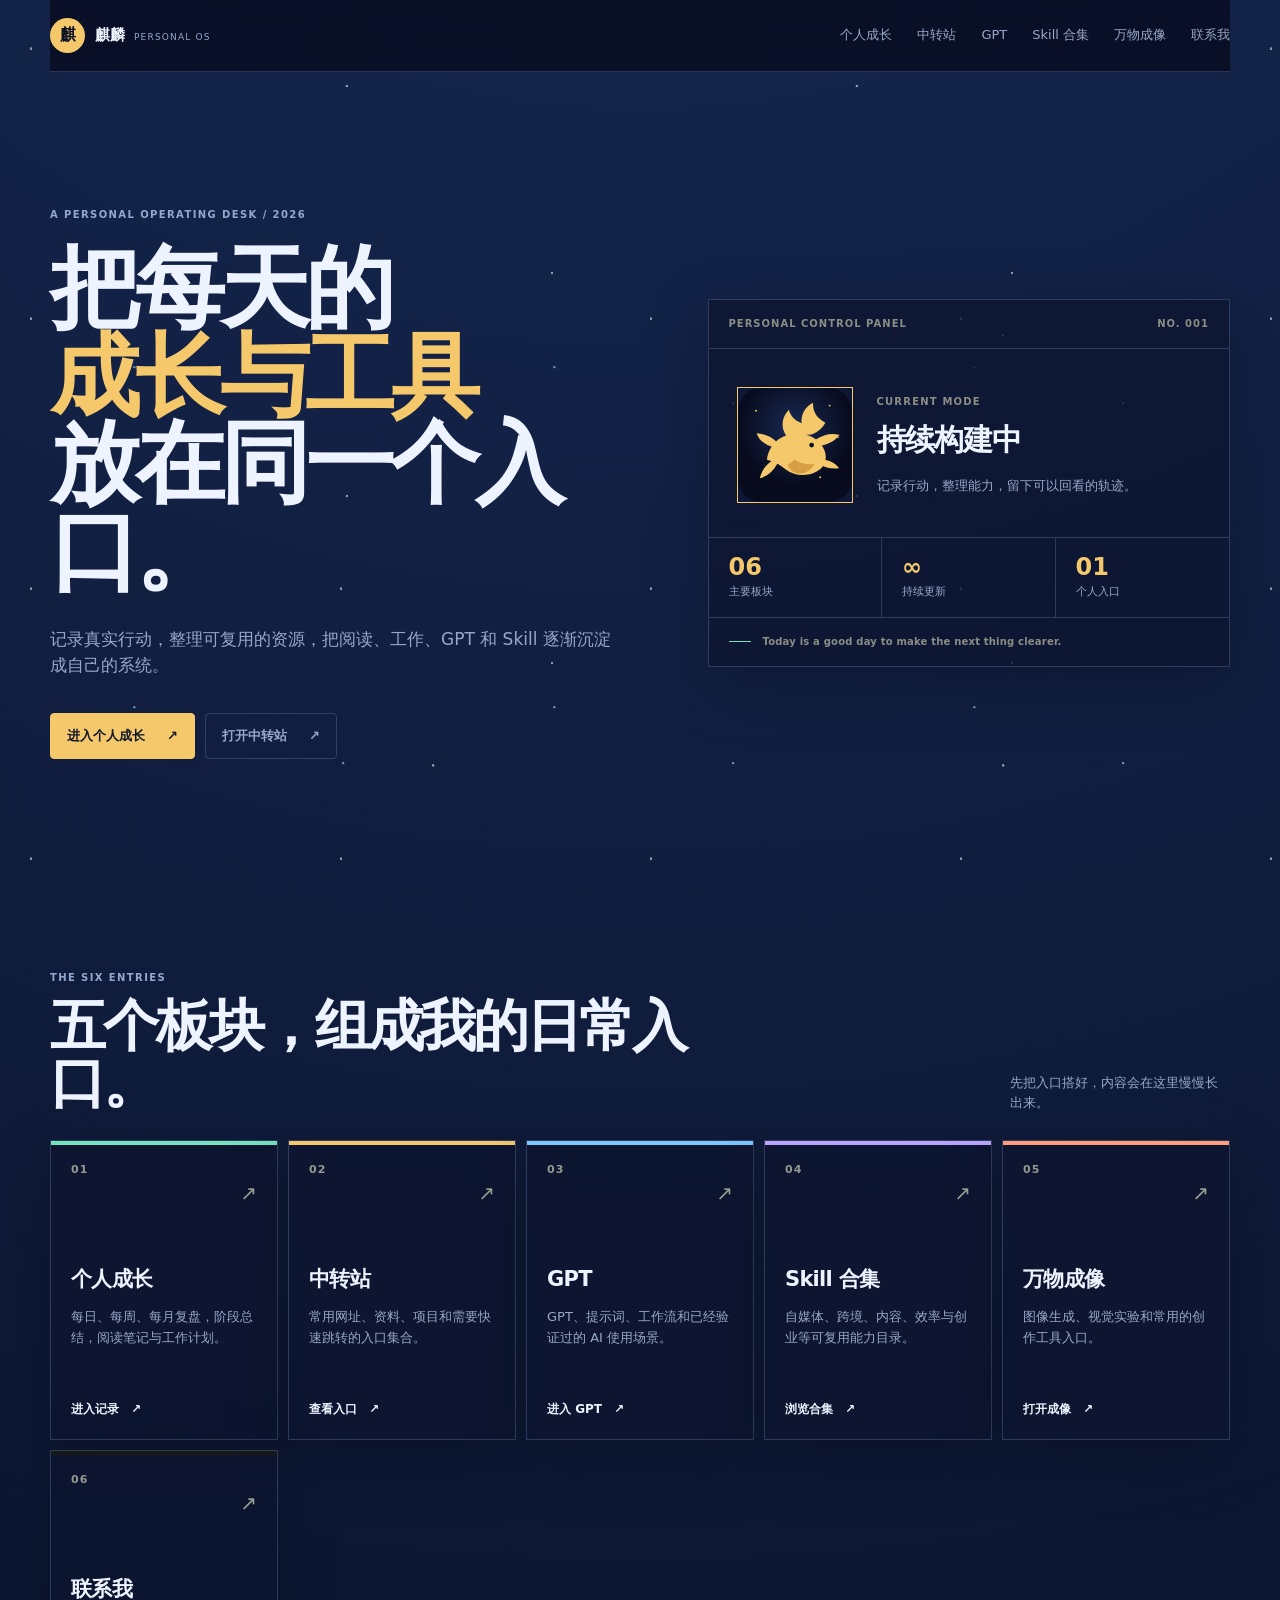
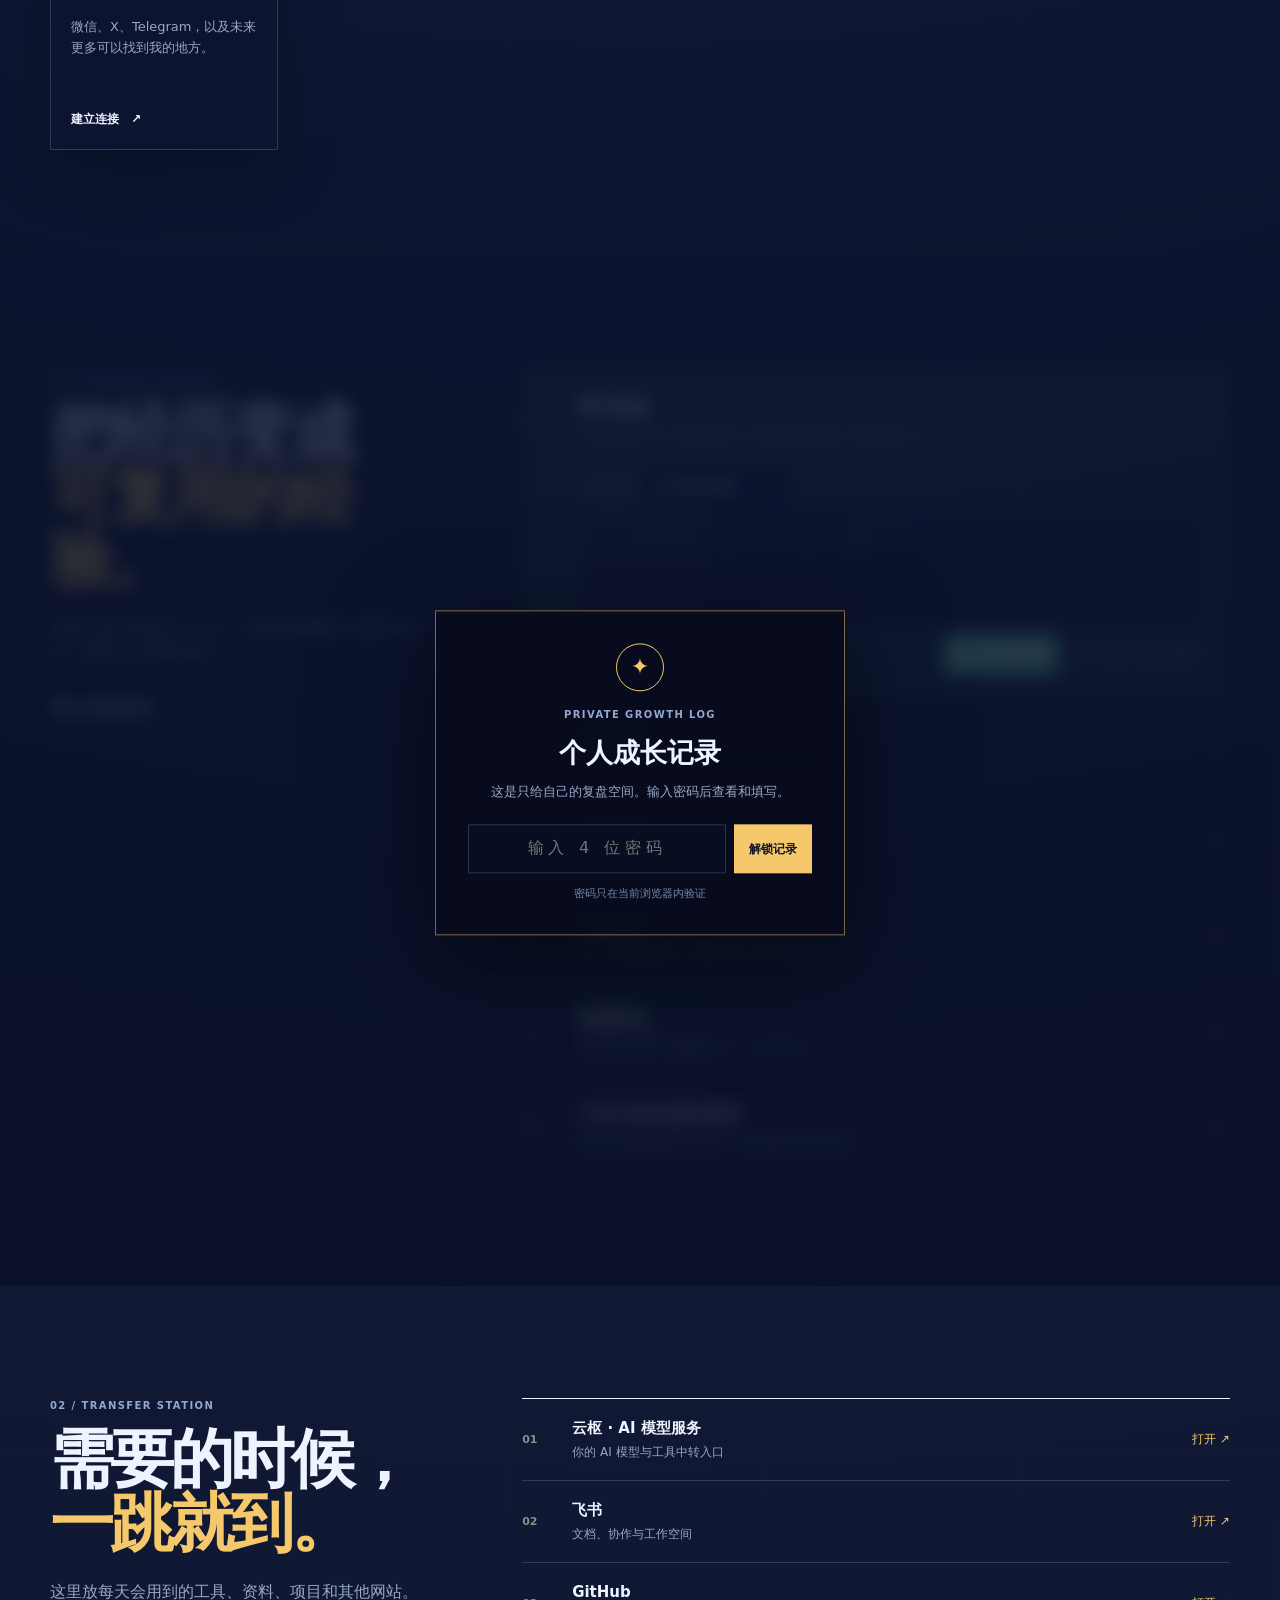
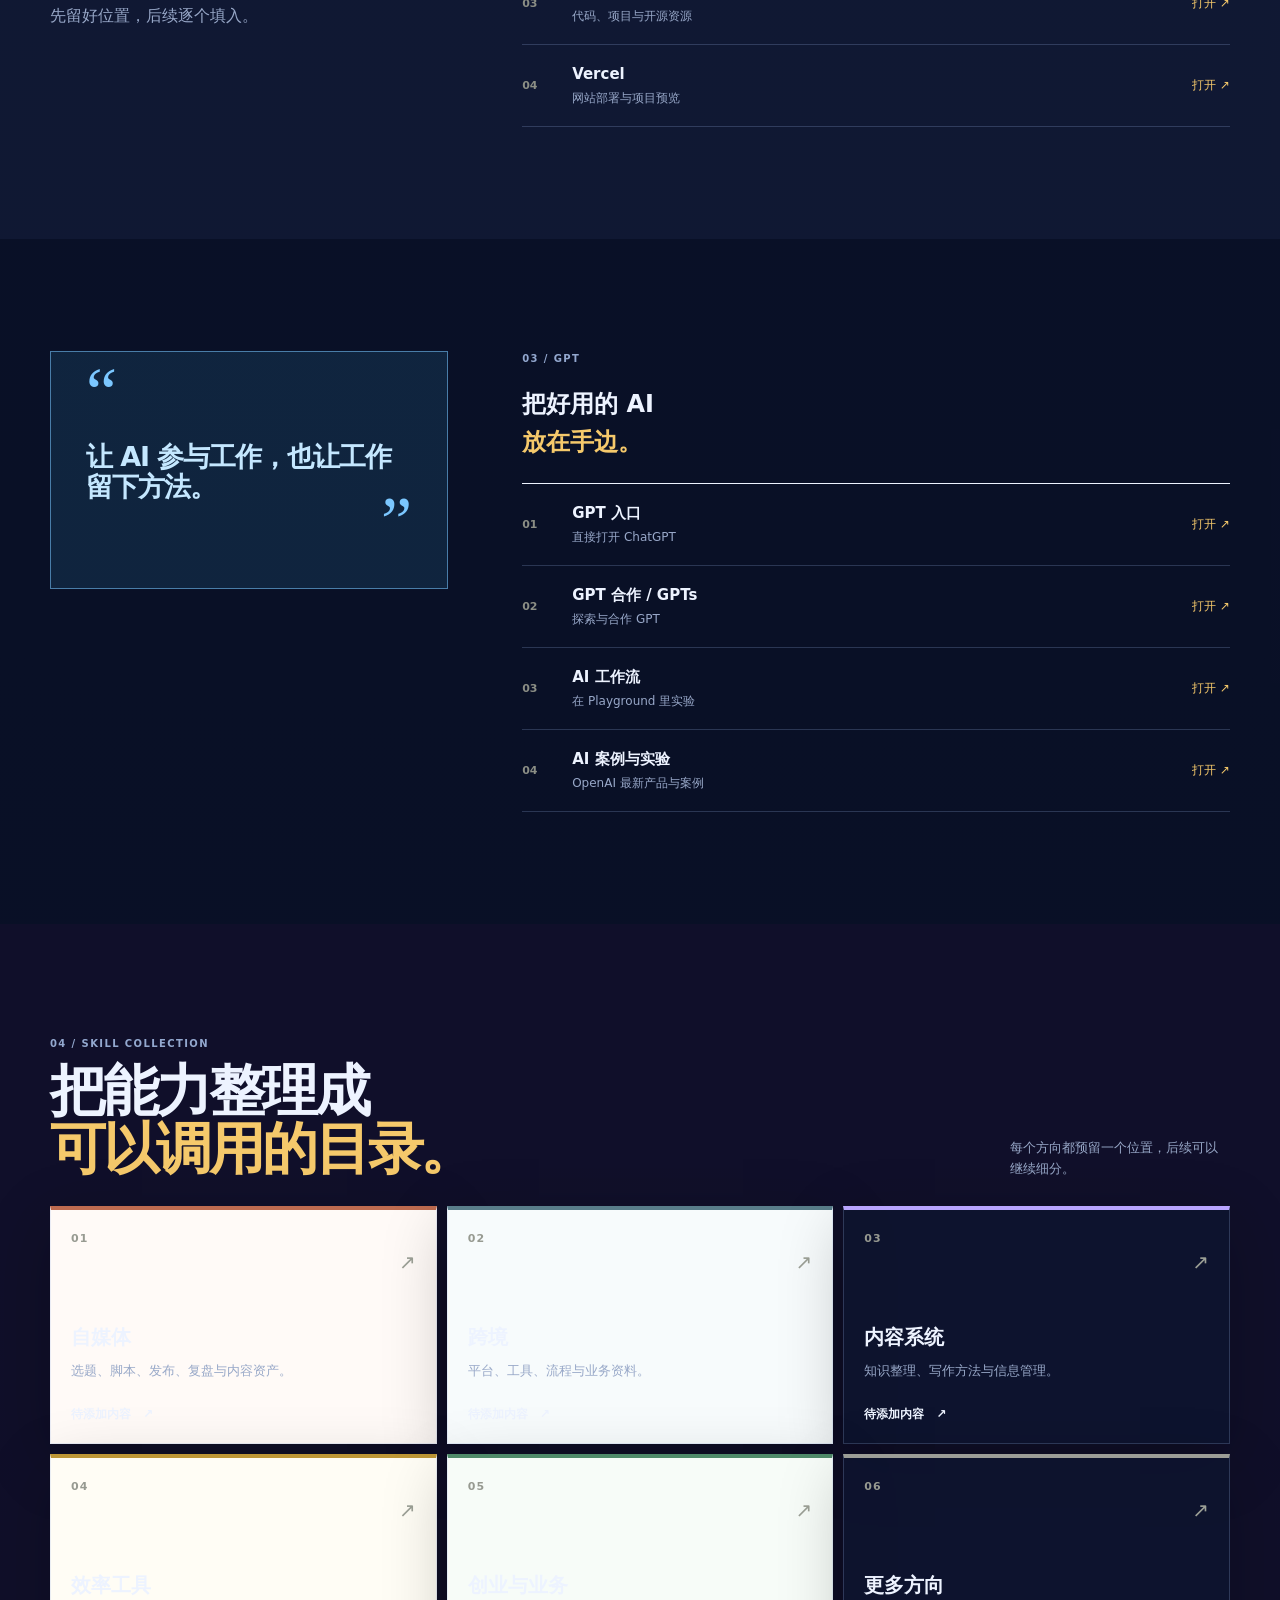
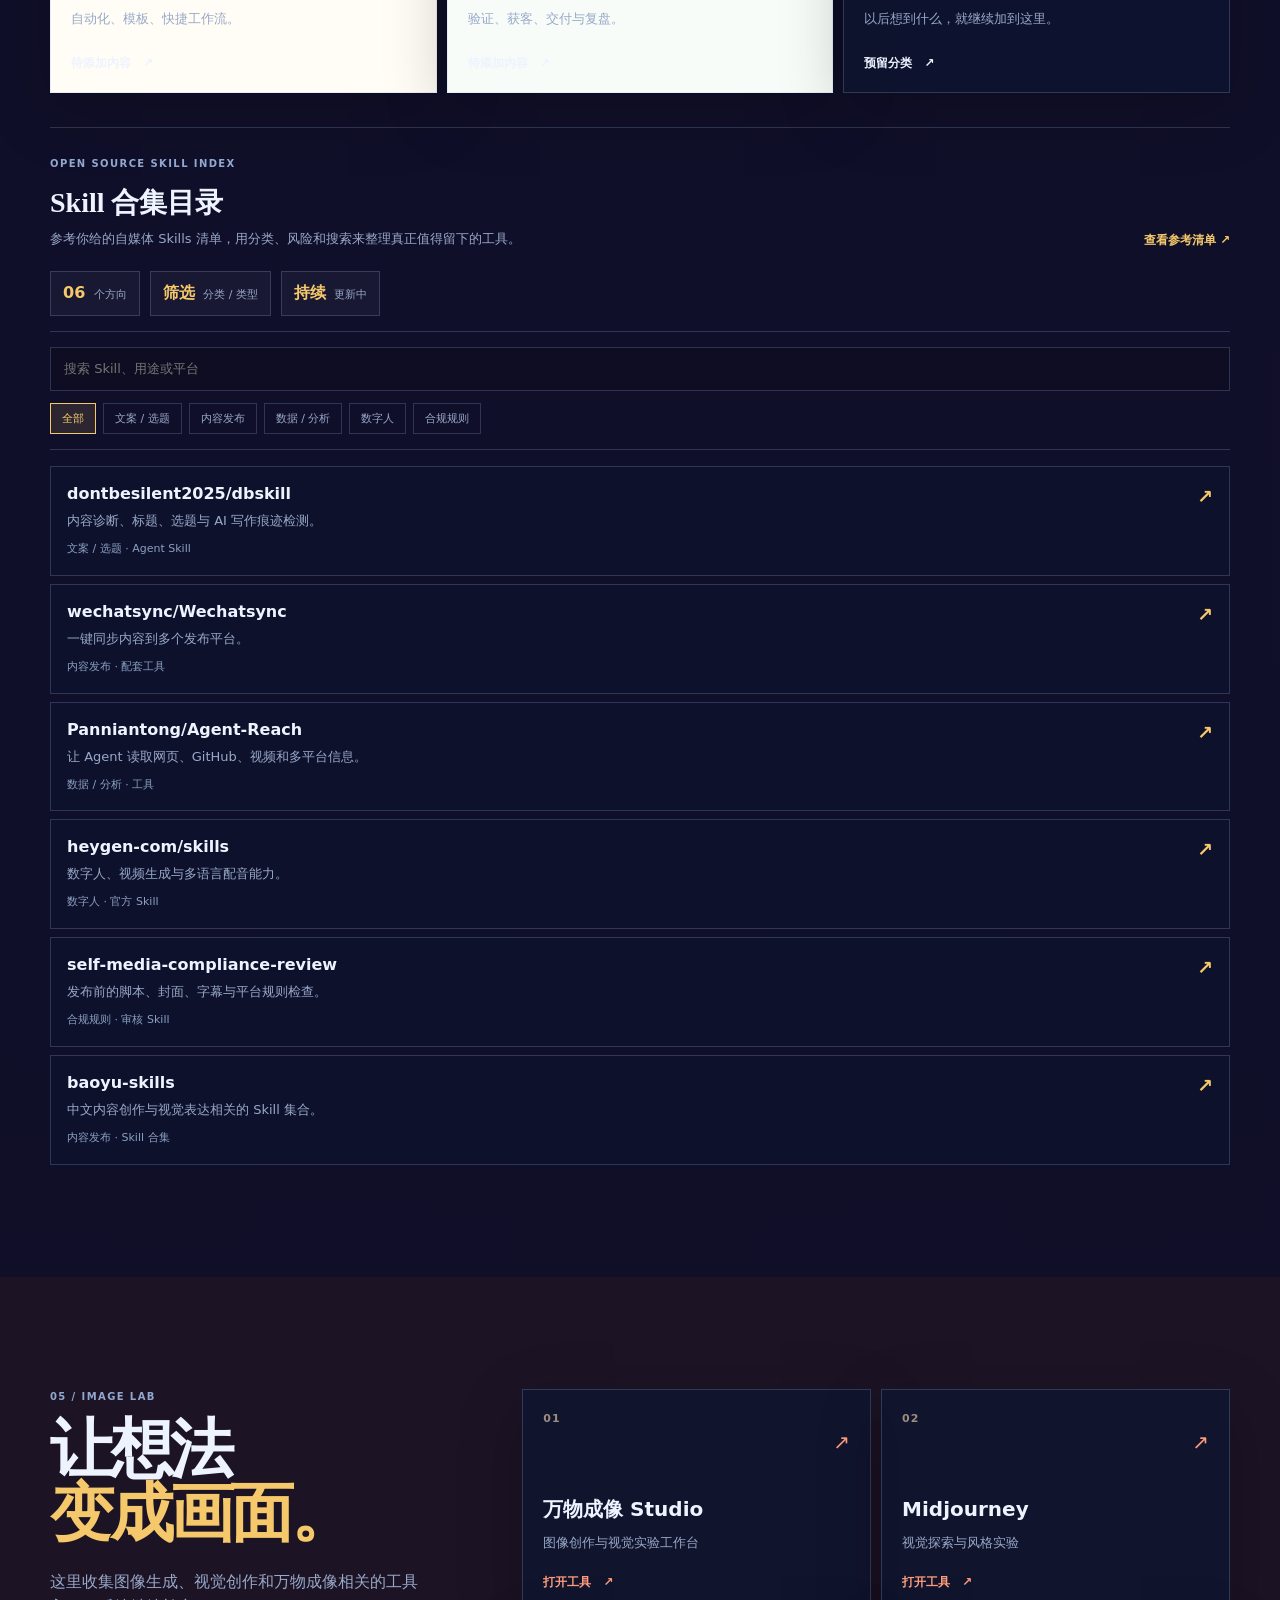
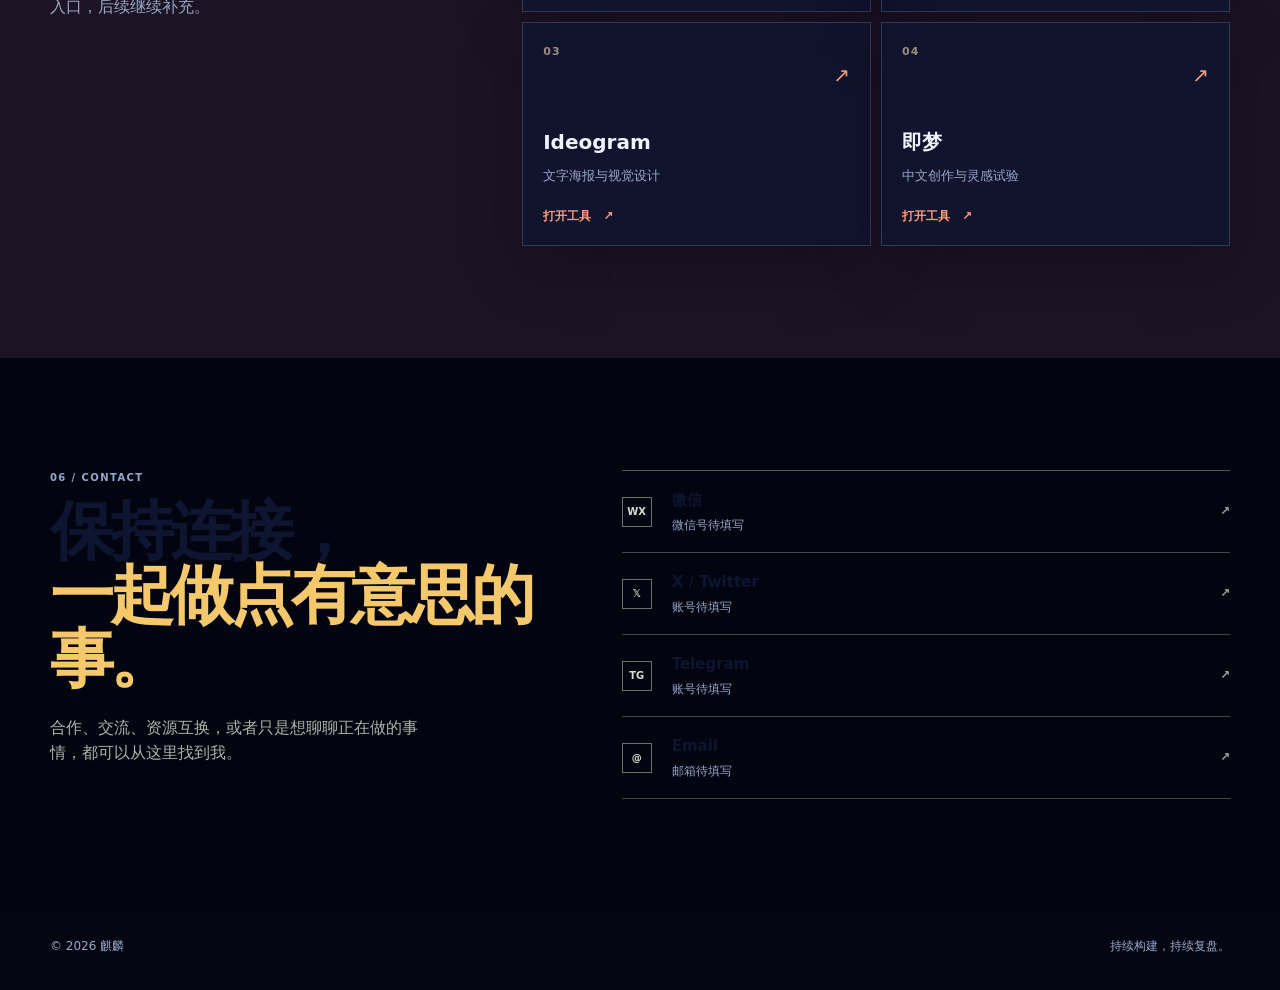
==== commit 15c11213: "Add starry personal OS and protected growth log" ====
--- a/index.html
+++ b/index.html
@@ -17,7 +17,7 @@
 <main id="top">
 <section class="hero section-wrap">
 <div class="hero-copy"><p class="eyebrow">A PERSONAL OPERATING DESK / 2026</p><h1>把每天的<br><em>成长与工具</em><br>放在同一个入口。</h1><p class="hero-lead">记录真实行动，整理可复用的资源，把阅读、工作、GPT 和 Skill 逐渐沉淀成自己的系统。</p><div class="hero-actions"><a class="button button-dark" href="#growth">进入个人成长 <span>↗</span></a><a class="button button-light" href="#station">打开中转站 <span>↗</span></a></div></div>
-<aside class="console" aria-label="当前状态"><div class="console-head"><span>PERSONAL CONTROL PANEL</span><span>NO. 001</span></div><div class="console-body"><div class="avatar">麒</div><div><p class="label">CURRENT MODE</p><h2>持续构建中</h2><p>记录行动，整理能力，留下可以回看的轨迹。</p></div></div><div class="metrics"><div><strong>06</strong><span>主要板块</span></div><div><strong>∞</strong><span>持续更新</span></div><div><strong>01</strong><span>个人入口</span></div></div><div class="console-foot"><i></i>Today is a good day to make the next thing clearer.</div></aside>
+<aside class="console" aria-label="当前状态"><div class="console-head"><span>PERSONAL CONTROL PANEL</span><span>NO. 001</span></div><div class="console-body"><img class="avatar" src="./qilin-mark.svg" alt="麒麟标志"><div><p class="label">CURRENT MODE</p><h2>持续构建中</h2><p>记录行动，整理能力，留下可以回看的轨迹。</p></div></div><div class="metrics"><div><strong>06</strong><span>主要板块</span></div><div><strong>∞</strong><span>持续更新</span></div><div><strong>01</strong><span>个人入口</span></div></div><div class="console-foot"><i></i>Today is a good day to make the next thing clearer.</div></aside>
 </section>
 <section class="section-wrap entries" aria-labelledby="entries-title"><div class="section-heading"><div><p class="eyebrow">THE SIX ENTRIES</p><h2 id="entries-title">五个板块，组成我的日常入口。</h2></div><p>先把入口搭好，内容会在这里慢慢长出来。</p></div><div class="entry-grid">
 <a class="entry-card green" href="#growth"><span>01</span><b>↗</b><h3>个人成长</h3><p>每日、每周、每月复盘，阶段总结，阅读笔记与工作计划。</p><strong>进入记录　↗</strong></a>
@@ -26,7 +26,7 @@
 <a class="entry-card violet" href="#skills"><span>04</span><b>↗</b><h3>Skill 合集</h3><p>自媒体、跨境、内容、效率与创业等可复用能力目录。</p><strong>浏览合集　↗</strong></a>
 <a class="entry-card orange" href="#imaging"><span>05</span><b>↗</b><h3>万物成像</h3><p>图像生成、视觉实验和常用的创作工具入口。</p><strong>打开成像　↗</strong></a><a class="entry-card contact-card" href="#contact"><span>06</span><b>↗</b><h3>联系我</h3><p>微信、X、Telegram，以及未来更多可以找到我的地方。</p><strong>建立连接　↗</strong></a>
 </div></section>
-<section class="module growth-band" id="growth"><div class="section-wrap module-layout"><div class="module-intro"><p class="eyebrow">01 / PERSONAL GROWTH</p><h2>把经历变成<br><em>可复用的经验。</em></h2><p>复盘不是记录发生了什么，而是看见哪些行动值得继续，哪些方法需要调整。</p><a class="text-link placeholder" href="#" data-placeholder>暂未开放完整记录　↗</a></div><div class="growth-board">
+<section class="module growth-band is-locked" id="growth"><div class="growth-lock" id="growth-lock"><div class="lock-symbol">✦</div><p class="eyebrow">PRIVATE GROWTH LOG</p><h3>个人成长记录</h3><p>这是只给自己的复盘空间。输入密码后查看和填写。</p><form id="growth-unlock-form"><input id="growth-password" type="password" inputmode="numeric" maxlength="4" placeholder="输入 4 位密码" autocomplete="off"><button type="submit">解锁记录</button></form><small id="growth-lock-message">密码只在当前浏览器内验证</small></div><div class="section-wrap module-layout"><div class="module-intro"><p class="eyebrow">01 / PERSONAL GROWTH</p><h2>把经历变成<br><em>可复用的经验。</em></h2><p>复盘不是记录发生了什么，而是看见哪些行动值得继续，哪些方法需要调整。</p><a class="text-link placeholder" href="#" data-placeholder>暂未开放完整记录　↗</a></div><div class="growth-board">
 <details class="growth-entry featured" data-journal="daily" open><summary><span>01</span><div><h3>每日复盘</h3><p>今天完成了什么？哪里卡住了？明天最重要的一件事是什么？</p></div><b>↗</b></summary><div class="journal-panel"><label>今天的记录 <input type="date" data-journal-date></label><textarea data-journal-text placeholder="写下今天完成的事、遇到的问题，以及明天最重要的一步……"></textarea><button type="button" class="save-journal" data-save-journal>保存今天的记录</button><small data-journal-status>内容只保存在当前浏览器中</small></div></details>
 <details class="growth-entry" data-journal="weekly"><summary><span>02</span><div><h3>每周复盘</h3><p>这一周真正推进了什么？哪些事情值得继续？</p></div><b>↗</b></summary><div class="journal-panel"><label>本周的记录 <input type="date" data-journal-date></label><textarea data-journal-text placeholder="写下本周的进展、收获、问题和下周重点……"></textarea><button type="button" class="save-journal" data-save-journal>保存本周的记录</button><small data-journal-status>内容只保存在当前浏览器中</small></div></details>
 <details class="growth-entry" data-journal="monthly"><summary><span>03</span><div><h3>每月复盘</h3><p>看趋势，找规律，为下个月留下一个清晰方向。</p></div><b>↗</b></summary><div class="journal-panel"><label>本月的记录 <input type="date" data-journal-date></label><textarea data-journal-text placeholder="写下本月最重要的结果、判断和调整……"></textarea><button type="button" class="save-journal" data-save-journal>保存本月的记录</button><small data-journal-status>内容只保存在当前浏览器中</small></div></details>
@@ -34,7 +34,7 @@
 <details class="growth-entry" data-journal="reading"><summary><span>05</span><div><h3>阅读笔记</h3><p>记录真正改变了我看法的书、文章和观点。</p></div><b>↗</b></summary><div class="journal-panel"><label>阅读日期 <input type="date" data-journal-date></label><textarea data-journal-text placeholder="书名 / 作者 / 关键观点 / 我的行动……"></textarea><button type="button" class="save-journal" data-save-journal>保存阅读笔记</button><small data-journal-status>内容只保存在当前浏览器中</small></div></details>
 <details class="growth-entry" data-journal="work"><summary><span>06</span><div><h3>工作计划与成长思考</h3><p>把明天要做的事情写清楚，把长期思考留在这里。</p></div><b>↗</b></summary><div class="journal-panel"><label>计划日期 <input type="date" data-journal-date></label><textarea data-journal-text placeholder="明天最重要的三件事、当前工作重点和长期思考……"></textarea><button type="button" class="save-journal" data-save-journal>保存工作计划</button><small data-journal-status>内容只保存在当前浏览器中</small></div></details>
 </div></div></section><section class="module station-band" id="station"><div class="section-wrap module-layout"><div class="module-intro"><p class="eyebrow">02 / TRANSFER STATION</p><h2>需要的时候，<br><em>一跳就到。</em></h2><p>这里放每天会用到的工具、资料、项目和其他网站。先留好位置，后续逐个填入。</p></div><div class="link-list">
-<a href="https://www.notion.so/" class="link-row" target="_blank" rel="noopener"><span>01</span><div><strong>Notion</strong><small>笔记、项目与知识库</small></div><em>打开 ↗</em></a>
+<a href="https://www.yun-shu.top/" class="link-row" target="_blank" rel="noopener"><span>01</span><div><strong>云枢 · AI 模型服务</strong><small>你的 AI 模型与工具中转入口</small></div><em>打开 ↗</em></a>
 <a href="https://www.feishu.cn/" class="link-row" target="_blank" rel="noopener"><span>02</span><div><strong>飞书</strong><small>文档、协作与工作空间</small></div><em>打开 ↗</em></a>
 <a href="https://github.com/" class="link-row" target="_blank" rel="noopener"><span>03</span><div><strong>GitHub</strong><small>代码、项目与开源资源</small></div><em>打开 ↗</em></a>
 <a href="https://vercel.com/" class="link-row" target="_blank" rel="noopener"><span>04</span><div><strong>Vercel</strong><small>网站部署与项目预览</small></div><em>打开 ↗</em></a>
@@ -45,15 +45,15 @@
 <a href="https://platform.openai.com/playground" class="link-row" target="_blank" rel="noopener"><span>03</span><div><strong>AI 工作流</strong><small>在 Playground 里实验</small></div><em>打开 ↗</em></a>
 <a href="https://openai.com/" class="link-row" target="_blank" rel="noopener"><span>04</span><div><strong>AI 案例与实验</strong><small>OpenAI 最新产品与案例</small></div><em>打开 ↗</em></a>
 </div></div></div></section>
-<section class="module imaging-band" id="imaging"><div class="section-wrap module-layout"><div class="module-intro"><p class="eyebrow">05 / IMAGE LAB</p><h2>让想法<br><em>变成画面。</em></h2><p>这里收集图像生成、视觉创作和万物成像相关的工具入口，后续继续补充。</p></div><div class="imaging-grid"><a class="imaging-card" href="https://chatgpt.com/" target="_blank" rel="noopener"><span>01</span><b>↗</b><h3>ChatGPT 图像</h3><p>对话式创作与图片编辑</p><strong>打开工具　↗</strong></a><a class="imaging-card" href="https://www.midjourney.com/" target="_blank" rel="noopener"><span>02</span><b>↗</b><h3>Midjourney</h3><p>视觉探索与风格实验</p><strong>打开工具　↗</strong></a><a class="imaging-card" href="https://ideogram.ai/" target="_blank" rel="noopener"><span>03</span><b>↗</b><h3>Ideogram</h3><p>文字海报与视觉设计</p><strong>打开工具　↗</strong></a><a class="imaging-card" href="https://jimeng.jianying.com/" target="_blank" rel="noopener"><span>04</span><b>↗</b><h3>即梦</h3><p>中文创作与灵感试验</p><strong>打开工具　↗</strong></a></div></div></section><section class="module skills-band" id="skills"><div class="section-wrap"><div class="section-heading"><div><p class="eyebrow">04 / SKILL COLLECTION</p><h2>把能力整理成<br><em>可以调用的目录。</em></h2></div><p>每个方向都预留一个位置，后续可以继续细分。</p></div><div class="skill-grid">
+<section class="module skills-band" id="skills"><div class="section-wrap"><div class="section-heading"><div><p class="eyebrow">04 / SKILL COLLECTION</p><h2>把能力整理成<br><em>可以调用的目录。</em></h2></div><p>每个方向都预留一个位置，后续可以继续细分。</p></div><div class="skill-grid">
 <a class="skill-card media placeholder" href="#" data-placeholder><span>01</span><b>↗</b><h3>自媒体</h3><p>选题、脚本、发布、复盘与内容资产。</p><strong>待添加内容　↗</strong></a>
 <a class="skill-card cross placeholder" href="#" data-placeholder><span>02</span><b>↗</b><h3>跨境</h3><p>平台、工具、流程与业务资料。</p><strong>待添加内容　↗</strong></a>
 <a class="skill-card content placeholder" href="#" data-placeholder><span>03</span><b>↗</b><h3>内容系统</h3><p>知识整理、写作方法与信息管理。</p><strong>待添加内容　↗</strong></a>
 <a class="skill-card efficiency placeholder" href="#" data-placeholder><span>04</span><b>↗</b><h3>效率工具</h3><p>自动化、模板、快捷工作流。</p><strong>待添加内容　↗</strong></a>
 <a class="skill-card startup placeholder" href="#" data-placeholder><span>05</span><b>↗</b><h3>创业与业务</h3><p>验证、获客、交付与复盘。</p><strong>待添加内容　↗</strong></a>
 <a class="skill-card more placeholder" href="#" data-placeholder><span>06</span><b>↗</b><h3>更多方向</h3><p>以后想到什么，就继续加到这里。</p><strong>预留分类　↗</strong></a>
-</div></div></section>
-<section class="module contact-band" id="contact"><div class="section-wrap contact-layout"><div><p class="eyebrow">05 / CONTACT</p><h2>保持连接，<br><em>一起做点有意思的事。</em></h2><p>合作、交流、资源互换，或者只是想聊聊正在做的事情，都可以从这里找到我。</p></div><div class="contact-list">
+</div><div class="skill-collection"><div class="skill-collection-head"><div><p class="eyebrow">OPEN SOURCE SKILL INDEX</p><h3>Skill 合集目录</h3><p>参考你给的自媒体 Skills 清单，用分类、风险和搜索来整理真正值得留下的工具。</p></div><a href="https://zimeiti-skills.netlify.app/" target="_blank" rel="noopener">查看参考清单 ↗</a></div><div class="skill-stats"><span><b>06</b> 个方向</span><span><b>筛选</b> 分类 / 类型</span><span><b>持续</b> 更新中</span></div><div class="skill-controls"><input id="skill-search" type="search" placeholder="搜索 Skill、用途或平台"><div class="skill-filters"><button class="skill-filter is-active" data-skill-filter="all" type="button">全部</button><button class="skill-filter" data-skill-filter="writing" type="button">文案 / 选题</button><button class="skill-filter" data-skill-filter="media" type="button">内容发布</button><button class="skill-filter" data-skill-filter="data" type="button">数据 / 分析</button><button class="skill-filter" data-skill-filter="human" type="button">数字人</button><button class="skill-filter" data-skill-filter="rule" type="button">合规规则</button></div></div><div class="skill-results" id="skill-results"><article class="skill-result" data-skill-category="writing"><div><a href="https://github.com/dontbesilent2025/dbskill" target="_blank" rel="noopener"><strong>dontbesilent2025/dbskill</strong></a><p>内容诊断、标题、选题与 AI 写作痕迹检测。</p><span>文案 / 选题 · Agent Skill</span></div><b>↗</b></article><article class="skill-result" data-skill-category="media"><div><a href="https://github.com/wechatsync/Wechatsync" target="_blank" rel="noopener"><strong>wechatsync/Wechatsync</strong></a><p>一键同步内容到多个发布平台。</p><span>内容发布 · 配套工具</span></div><b>↗</b></article><article class="skill-result" data-skill-category="data"><div><a href="https://github.com/Panniantong/Agent-Reach" target="_blank" rel="noopener"><strong>Panniantong/Agent-Reach</strong></a><p>让 Agent 读取网页、GitHub、视频和多平台信息。</p><span>数据 / 分析 · 工具</span></div><b>↗</b></article><article class="skill-result" data-skill-category="human"><div><a href="https://github.com/heygen-com/skills" target="_blank" rel="noopener"><strong>heygen-com/skills</strong></a><p>数字人、视频生成与多语言配音能力。</p><span>数字人 · 官方 Skill</span></div><b>↗</b></article><article class="skill-result" data-skill-category="rule"><div><a href="https://github.com/JuneYaooo/self-media-compliance-review" target="_blank" rel="noopener"><strong>self-media-compliance-review</strong></a><p>发布前的脚本、封面、字幕与平台规则检查。</p><span>合规规则 · 审核 Skill</span></div><b>↗</b></article><article class="skill-result" data-skill-category="media"><div><a href="https://github.com/baoyu-skills/baoyu-skills" target="_blank" rel="noopener"><strong>baoyu-skills</strong></a><p>中文内容创作与视觉表达相关的 Skill 集合。</p><span>内容发布 · Skill 合集</span></div><b>↗</b></article></div></div></div></section>
+<section class="module imaging-band" id="imaging"><div class="section-wrap module-layout"><div class="module-intro"><p class="eyebrow">05 / IMAGE LAB</p><h2>让想法<br><em>变成画面。</em></h2><p>这里收集图像生成、视觉创作和万物成像相关的工具入口，后续继续补充。</p></div><div class="imaging-grid"><a class="imaging-card" href="https://wwdesign.cn/studio/?ref=ww-yun-shutop" target="_blank" rel="noopener"><span>01</span><b>↗</b><h3>万物成像 Studio</h3><p>图像创作与视觉实验工作台</p><strong>打开工具　↗</strong></a><a class="imaging-card" href="https://www.midjourney.com/" target="_blank" rel="noopener"><span>02</span><b>↗</b><h3>Midjourney</h3><p>视觉探索与风格实验</p><strong>打开工具　↗</strong></a><a class="imaging-card" href="https://ideogram.ai/" target="_blank" rel="noopener"><span>03</span><b>↗</b><h3>Ideogram</h3><p>文字海报与视觉设计</p><strong>打开工具　↗</strong></a><a class="imaging-card" href="https://jimeng.jianying.com/" target="_blank" rel="noopener"><span>04</span><b>↗</b><h3>即梦</h3><p>中文创作与灵感试验</p><strong>打开工具　↗</strong></a></div></div></section><section class="module contact-band" id="contact"><div class="section-wrap contact-layout"><div><p class="eyebrow">06 / CONTACT</p><h2>保持连接，<br><em>一起做点有意思的事。</em></h2><p>合作、交流、资源互换，或者只是想聊聊正在做的事情，都可以从这里找到我。</p></div><div class="contact-list">
 <a href="#" class="contact-row placeholder" data-placeholder><span>WX</span><div><strong>微信</strong><small>微信号待填写</small></div><b>↗</b></a>
 <a href="#" class="contact-row placeholder" data-placeholder><span>𝕏</span><div><strong>X / Twitter</strong><small>账号待填写</small></div><b>↗</b></a>
 <a href="#" class="contact-row placeholder" data-placeholder><span>TG</span><div><strong>Telegram</strong><small>账号待填写</small></div><b>↗</b></a>
@@ -83,6 +83,40 @@
     status.classList.add('is-saved');
     setTimeout(() => { status.textContent = '内容只保存在当前浏览器中'; status.classList.remove('is-saved'); }, 2200);
   });
-});</script>
+});const growthSection = document.querySelector('#growth');
+const unlockForm = document.querySelector('#growth-unlock-form');
+const growthPassword = document.querySelector('#growth-password');
+const growthMessage = document.querySelector('#growth-lock-message');
+if (sessionStorage.getItem('qilin-growth-unlocked') === 'true') growthSection.classList.remove('is-locked');
+unlockForm?.addEventListener('submit', (event) => {
+  event.preventDefault();
+  if (growthPassword.value === '5214') {
+    sessionStorage.setItem('qilin-growth-unlocked', 'true');
+    growthSection.classList.remove('is-locked');
+  } else {
+    growthMessage.textContent = '密码不正确，请重新输入';
+    growthMessage.classList.add('is-error');
+    growthPassword.select();
+  }
+});
+const skillSearch = document.querySelector('#skill-search');
+const skillFilters = document.querySelectorAll('[data-skill-filter]');
+const skillResults = document.querySelectorAll('.skill-result');
+let activeSkillFilter = 'all';
+function filterSkills() {
+  const query = (skillSearch?.value || '').trim().toLowerCase();
+  skillResults.forEach((item) => {
+    const matchesCategory = activeSkillFilter === 'all' || item.dataset.skillCategory === activeSkillFilter;
+    const matchesQuery = !query || item.textContent.toLowerCase().includes(query);
+    item.classList.toggle('is-hidden', !(matchesCategory && matchesQuery));
+  });
+}
+skillFilters.forEach((button) => button.addEventListener('click', () => {
+  skillFilters.forEach((item) => item.classList.remove('is-active'));
+  button.classList.add('is-active');
+  activeSkillFilter = button.dataset.skillFilter;
+  filterSkills();
+}));
+skillSearch?.addEventListener('input', filterSkills);</script>
 </body>
 </html>
--- a/styles.css
+++ b/styles.css
@@ -1,4 +1,5 @@
-:root{--bg:#f4f2ec;--paper:#fffdf8;--ink:#171914;--muted:#6f736b;--line:#d9dcd3;--green:#1d5a4c;--green-soft:#dfece5;--yellow:#c79625;--blue:#386a83;--violet:#6d5e91;--orange:#bf653c;--shadow:0 18px 44px rgba(23,25,20,.1)}
+:root{--bg:#070b1d;--paper:#0d1530;--ink:#edf3ff;--muted:#98a8c8;--line:rgba(163,190,239,.22);--green:#72e3bd;--green-soft:rgba(114,227,189,.12);--yellow:#f5c96b;--blue:#7bc7ff;--violet:#b9a5ff;--orange:#ff9c7c;--shadow:0 22px 70px rgba(0,0,0,.36)}
+body{position:relative;isolation:isolate;background:radial-gradient(circle at 50% -10%,#172b57 0,#070b1d 46%,#040611 100%);color:var(--ink)}body:before{content:"";position:fixed;inset:0;z-index:-1;pointer-events:none;opacity:.55;background-image:radial-gradient(circle at 10% 18%,#fff 0 1px,transparent 1.5px),radial-gradient(circle at 32% 8%,#9edcff 0 1px,transparent 1.5px),radial-gradient(circle at 68% 21%,#fff 0 1px,transparent 1.5px),radial-gradient(circle at 88% 12%,#b4ecff 0 1px,transparent 1.5px),radial-gradient(circle at 20% 70%,#fff 0 1px,transparent 1.5px),radial-gradient(circle at 76% 78%,#fff 0 1px,transparent 1.5px),radial-gradient(circle at 55% 52%,#a8c5ff 0 1px,transparent 1.5px);background-size:310px 270px,420px 340px,510px 410px,390px 360px,460px 390px,570px 430px,620px 480px}.site-header{background:rgba(7,11,29,.78);border-color:var(--line)}.brand-mark{background:var(--yellow);color:#091025}.brand-copy small,.eyebrow{color:#93a8cf}.nav a:hover{color:var(--yellow)}.button-dark{background:var(--yellow);border-color:var(--yellow);color:#11172b}.button-dark:hover{background:#fff0bb;border-color:#fff0bb}.button-light{border-color:var(--line);color:var(--muted)}.button-light:hover{border-color:var(--yellow);color:var(--yellow)}.hero em,.module em{color:var(--yellow)}.console,.entry-card,.skill-card,.imaging-card{border-color:var(--line);background:rgba(13,21,48,.78);box-shadow:0 18px 60px rgba(0,0,0,.22)}.console-head,.console-foot,.metrics,.metrics div{border-color:var(--line)}.avatar{border-color:var(--yellow);background:transparent;object-fit:cover}.console p:not(.label),.entry-card p,.skill-card p,.imaging-card p,.section-heading>p,.module-intro>p:not(.eyebrow),.link-row small,.contact-row small{color:var(--muted)}.console h2,.entry-card h3,.skill-card h3,.imaging-card h3{color:var(--ink)}.metrics strong{color:var(--yellow)}.entry-card:before{background:var(--green)}.entry-card.yellow:before{background:var(--yellow)}.entry-card.blue:before{background:var(--blue)}.entry-card.violet:before{background:var(--violet)}.entry-card.orange:before{background:var(--orange)}.entry-card.contact-card:before{background:#edf3ff}.entry-card:hover,.skill-card:hover,.imaging-card:hover{border-color:var(--yellow);box-shadow:0 22px 70px rgba(57,85,159,.28)}.growth-band,.gpt-band{background:rgba(13,21,48,.6)}.station-band{background:rgba(21,31,62,.7)}.skills-band{background:rgba(21,18,49,.72)}.imaging-band{background:rgba(41,26,45,.68)}.link-row:hover,.growth-entry>summary:hover{background:rgba(114,227,189,.08)}.statement{border-color:rgba(123,199,255,.55);background:rgba(33,89,125,.28)}.statement p{color:#c4e7ff}.contact-band{background:rgba(3,5,17,.92)}.site-footer{color:var(--muted)}.toast{border-color:var(--line);background:var(--paper);color:var(--ink)}:root{--bg:#f4f2ec;--paper:#fffdf8;--ink:#171914;--muted:#6f736b;--line:#d9dcd3;--green:#1d5a4c;--green-soft:#dfece5;--yellow:#c79625;--blue:#386a83;--violet:#6d5e91;--orange:#bf653c;--shadow:0 18px 44px rgba(23,25,20,.1)}
 *{box-sizing:border-box}html{scroll-behavior:smooth}body{margin:0;background:var(--bg);color:var(--ink);font-family:Inter,ui-sans-serif,system-ui,-apple-system,"Segoe UI","Microsoft YaHei",sans-serif;line-height:1.55}a{color:inherit;text-decoration:none}.section-wrap{width:min(1180px,calc(100% - 48px));margin:0 auto}
 .site-header{position:sticky;top:0;z-index:10;display:flex;align-items:center;justify-content:space-between;gap:28px;width:min(1180px,calc(100% - 48px));min-height:72px;margin:0 auto;border-bottom:1px solid var(--line);background:rgba(244,242,236,.92);backdrop-filter:blur(16px)}.brand{display:flex;align-items:center;gap:10px;white-space:nowrap}.brand-mark{display:grid;place-items:center;width:35px;height:35px;border-radius:50%;background:var(--ink);color:var(--paper);font-weight:900}.brand-copy{display:flex;align-items:baseline;gap:9px}.brand-copy strong{font-size:15px}.brand-copy small{color:#8b8e85;font-size:9px;letter-spacing:.13em}.nav{display:flex;gap:25px;color:var(--muted);font-size:13px}.nav a:hover{color:var(--ink)}.menu-button{display:none;border:1px solid var(--line);background:transparent;padding:8px 11px;color:var(--ink);font:inherit;font-size:12px}
 .hero{display:grid;grid-template-columns:minmax(0,1.05fr) minmax(390px,.95fr);gap:80px;align-items:center;min-height:calc(100vh - 72px);padding-top:80px;padding-bottom:86px}.eyebrow{margin:0;color:#8a8e84;font-size:10px;font-weight:850;letter-spacing:.14em}.hero h1{max-width:720px;margin:22px 0 0;font-size:clamp(54px,7vw,104px);letter-spacing:-.055em;line-height:.98}.hero em,.module em{color:var(--green);font-style:normal}.hero-lead{max-width:590px;margin:30px 0 0;color:var(--muted);font-size:17px}.hero-actions{display:flex;flex-wrap:wrap;gap:10px;margin-top:34px}.button{display:inline-flex;justify-content:space-between;align-items:center;gap:22px;min-height:46px;padding:0 16px;border:1px solid var(--ink);border-radius:4px;font-size:13px;font-weight:800;transition:.2s ease}.button:hover{transform:translateY(-2px)}.button-dark{background:var(--ink);color:var(--paper)}.button-dark:hover{background:var(--green);border-color:var(--green)}.button-light{border-color:var(--line);color:var(--muted)}.button-light:hover{border-color:var(--ink);color:var(--ink)}
@@ -7,4 +8,9 @@
 .module{width:100%;padding:112px 0}.module-layout{display:grid;grid-template-columns:.72fr 1.28fr;gap:74px;align-items:start}.module-intro h2,.contact-layout h2{margin:14px 0 24px;font-size:clamp(38px,5vw,68px);letter-spacing:-.06em;line-height:1}.module-intro>p:not(.eyebrow),.contact-layout>div:first-child>p:last-child{max-width:380px;margin:0;color:var(--muted);font-size:16px}.text-link{display:inline-flex;margin-top:30px;padding-bottom:6px;border-bottom:1px solid var(--ink);font-size:13px;font-weight:850}.growth-band{background:var(--paper)}.growth-board,.link-list,.contact-list{border-top:1px solid var(--ink)}.growth-row,.link-row,.contact-row{display:grid;grid-template-columns:34px 1fr auto;gap:16px;align-items:center;min-height:82px;border-bottom:1px solid var(--line);transition:.18s ease}.growth-row:hover,.link-row:hover,.contact-row:hover{padding-left:10px;background:rgba(255,255,255,.55)}.growth-row{min-height:94px;grid-template-columns:40px 1fr 24px}.growth-row.featured{min-height:126px;background:var(--green-soft)}.growth-row>span,.link-row>span{color:#8b8e85;font-size:11px;font-weight:850}.growth-row h3{margin:0;font-size:18px}.growth-row p{margin:5px 0 0;color:var(--muted);font-size:13px}.growth-row>b,.link-row>em,.contact-row>b{color:#8f9389;font-size:12px;font-style:normal}.link-row strong,.contact-row strong{display:block;font-size:15px}.link-row small,.contact-row small{display:block;margin-top:3px;color:var(--muted);font-size:12px}.growth-board{border-top:1px solid var(--ink)}.growth-entry{border-bottom:1px solid var(--line)}.growth-entry>summary{display:grid;grid-template-columns:40px 1fr 24px;gap:16px;align-items:center;min-height:94px;cursor:pointer;list-style:none;transition:.18s ease}.growth-entry>summary::-webkit-details-marker{display:none}.growth-entry>summary:hover{padding-left:10px;background:rgba(255,255,255,.55)}.growth-entry>summary>span{color:#8b8e85;font-size:11px;font-weight:850}.growth-entry>summary h3{margin:0;font-size:18px}.growth-entry>summary p{margin:5px 0 0;color:var(--muted);font-size:13px}.growth-entry>summary>b{color:#8f9389;font-size:20px;font-weight:400;transition:.2s ease}.growth-entry[open]>summary>b{transform:rotate(45deg);color:var(--green)}.growth-entry.featured{background:var(--green-soft)}.journal-panel{display:grid;grid-template-columns:1fr auto;gap:10px 12px;padding:0 28px 24px 56px}.journal-panel label{display:flex;align-items:center;gap:10px;color:var(--muted);font-size:11px;font-weight:800;letter-spacing:.04em}.journal-panel input{border:1px solid var(--line);background:var(--paper);padding:8px 10px;color:var(--ink);font:inherit;font-size:12px}.journal-panel textarea{grid-column:1/-1;width:100%;min-height:110px;resize:vertical;border:1px solid var(--line);background:var(--paper);padding:12px;color:var(--ink);font:inherit;font-size:13px;line-height:1.6;outline:none}.journal-panel textarea:focus,.journal-panel input:focus{border-color:var(--green);box-shadow:0 0 0 3px var(--green-soft)}.save-journal{justify-self:end;border:1px solid var(--green);background:var(--green);color:#fff;padding:9px 14px;cursor:pointer;font:inherit;font-size:12px;font-weight:800}.save-journal:hover{background:var(--ink);border-color:var(--ink)}.journal-panel small{align-self:center;color:#969990;font-size:11px}.journal-panel small.is-saved{color:var(--green);font-weight:800}.station-band{background:#edece5}.gpt-band{background:var(--paper)}.statement{min-height:238px;padding:20px 35px;border:1px solid var(--blue);background:#dce9ee}.statement span{display:block;color:var(--blue);font:70px/0.6 Georgia,serif}.statement span:last-child{text-align:right}.statement p{max-width:330px;margin:28px 0 0;color:#284c5e;font-size:27px;font-weight:760;letter-spacing:-.04em;line-height:1.1}.compact{margin-top:22px}.skills-band{background:#edeaf2}.skill-grid{display:grid;grid-template-columns:repeat(3,minmax(0,1fr));gap:10px}.skill-card{display:flex;min-height:210px;flex-direction:column;padding:20px;border:1px solid #d4d0df;background:#fbfaff;transition:.2s ease}.skill-card h3{margin:44px 0 0;font-size:20px}.skill-card p{margin:8px 0 0;color:var(--muted);font-size:13px}.skill-card.media{border-top:4px solid #be6b50;background:#fffaf7}.skill-card.cross{border-top:4px solid #597d8a;background:#f7fbfc}.skill-card.content{border-top:4px solid var(--violet)}.skill-card.efficiency{border-top:4px solid #bd9635;background:#fffdf5}.skill-card.startup{border-top:4px solid #4f8a69;background:#f7fcf8}.skill-card.more{border-top:4px solid #9c9d96}.imaging-band{background:#f5efe8}.imaging-grid{display:grid;grid-template-columns:repeat(2,minmax(0,1fr));gap:10px}.imaging-card{display:flex;min-height:190px;flex-direction:column;padding:20px;border:1px solid #dfcfc3;background:#fffaf5;transition:.2s ease}.imaging-card:hover{transform:translateY(-4px);box-shadow:var(--shadow)}.imaging-card>span{color:#9d8c81;font-size:11px;font-weight:850;letter-spacing:.1em}.imaging-card>b{align-self:flex-end;color:var(--orange);font-size:20px;font-weight:400}.imaging-card h3{margin:36px 0 0;font-size:20px}.imaging-card p{margin:8px 0 0;color:var(--muted);font-size:13px}.imaging-card strong{margin-top:auto;padding-top:20px;font-size:12px;color:var(--orange)}.entry-card.contact-card:before{background:#171914}.contact-band{background:var(--ink);color:var(--paper)}.contact-layout{display:grid;grid-template-columns:.9fr 1.1fr;gap:74px}.contact-layout em{color:#a7d2be}.contact-layout>div:first-child>p:last-child{color:#adb2a8}.contact-list{border-top-color:#52564d}.contact-row{border-bottom-color:#42473f}.contact-row:hover{background:#242821}.contact-row>span{display:grid;place-items:center;width:30px;height:30px;border:1px solid #6c7167;color:#d8ddd0;font-size:10px;font-weight:850}.contact-row strong{color:var(--paper)}.contact-row small{color:#a9afa4}.contact-row>b{color:#9da69a}.site-footer{display:flex;justify-content:space-between;padding:26px 0 34px;color:var(--muted);font-size:12px}.toast{position:fixed;right:22px;bottom:22px;z-index:20;padding:13px 16px;border:1px solid var(--ink);background:var(--paper);box-shadow:var(--shadow);opacity:0;transform:translateY(12px);pointer-events:none;font-size:12px;transition:.2s ease}.toast.is-visible{opacity:1;transform:translateY(0)}
 @media(max-width:980px){.nav{gap:15px}.hero{grid-template-columns:1fr;gap:42px;min-height:auto}.entry-grid{grid-template-columns:repeat(3,1fr)}.module-layout,.contact-layout{grid-template-columns:1fr;gap:34px}.skill-grid{grid-template-columns:repeat(2,1fr)}}
 @media(max-width:680px){.section-wrap,.site-header{width:calc(100% - 28px)}.site-header{min-height:62px}.nav{position:absolute;top:61px;left:0;right:0;display:none;flex-direction:column;gap:0;padding:6px 14px 14px;border-bottom:1px solid var(--line);background:rgba(244,242,236,.98)}.nav.is-open{display:flex}.nav a{padding:11px 0;border-bottom:1px solid var(--line)}.menu-button{display:block}.hero{padding-top:56px;padding-bottom:68px}.hero h1{font-size:55px}.hero-lead{font-size:16px}.hero-actions{flex-direction:column;align-items:stretch}.console-body{grid-template-columns:80px 1fr;gap:16px;padding:25px 18px}.avatar{width:80px;height:80px;font-size:35px}.console h2{font-size:23px}.console p:not(.label){font-size:12px}.metrics div{padding:14px 12px}.metrics strong{font-size:20px}.entries,.module{padding:68px 0}.entry-grid,.skill-grid,.imaging-grid{grid-template-columns:1fr}.entry-card{min-height:250px}.section-heading{align-items:flex-start;flex-direction:column;gap:14px}.section-heading h2{font-size:38px}.growth-row{grid-template-columns:30px 1fr 20px;gap:10px;padding:12px 0}.growth-row p{font-size:12px}.growth-entry>summary{grid-template-columns:30px 1fr 20px;gap:10px;padding:12px 0}.growth-entry>summary p{font-size:12px}.journal-panel{grid-template-columns:1fr;padding:0 0 20px 40px}.journal-panel button,.journal-panel small{justify-self:start}.statement p{font-size:23px}.site-footer{align-items:flex-start;flex-direction:column;gap:7px}}
-@media(prefers-reduced-motion:reduce){*,*::before,*::after{scroll-behavior:auto!important;transition:none!important}}+@media(prefers-reduced-motion:reduce){*,*::before,*::after{scroll-behavior:auto!important;transition:none!important}}.growth-band{position:relative}.growth-band.is-locked>.module-layout{filter:blur(9px);opacity:.18;pointer-events:none;user-select:none}.growth-lock{position:absolute;z-index:3;top:50%;left:50%;width:min(410px,calc(100% - 40px));transform:translate(-50%,-50%);padding:32px;border:1px solid rgba(245,201,107,.5);background:rgba(7,11,29,.92);box-shadow:0 24px 90px rgba(0,0,0,.5);text-align:center}.growth-lock .lock-symbol{display:grid;place-items:center;width:48px;height:48px;margin:0 auto 16px;border:1px solid var(--yellow);border-radius:50%;color:var(--yellow);font-size:22px}.growth-lock h3{margin:10px 0 8px;font-size:27px}.growth-lock>p:not(.eyebrow){margin:0;color:var(--muted);font-size:13px}.growth-lock form{display:flex;gap:8px;margin-top:22px}.growth-lock input{min-width:0;flex:1;border:1px solid var(--line);background:#080d21;color:var(--ink);padding:11px 12px;font:inherit;text-align:center;letter-spacing:.3em;outline:none}.growth-lock input:focus{border-color:var(--yellow)}.growth-lock button{border:0;background:var(--yellow);color:#10162b;padding:0 15px;font:inherit;font-size:12px;font-weight:850;cursor:pointer}.growth-lock small{display:block;margin-top:12px;color:#7487aa;font-size:11px}.growth-lock small.is-error{color:#ff9c7c}.growth-band:not(.is-locked)>.growth-lock{display:none}
+.skill-collection{margin-top:34px;padding-top:28px;border-top:1px solid var(--line)}.skill-collection-head{display:flex;justify-content:space-between;gap:30px;align-items:end}.skill-collection-head h3{margin:9px 0 5px;font-size:28px}.skill-collection-head p:not(.eyebrow){max-width:520px;margin:0;color:var(--muted);font-size:13px}.skill-collection-head>a{color:var(--yellow);font-size:12px;font-weight:800;white-space:nowrap}.skill-stats{display:flex;gap:10px;flex-wrap:wrap;margin:22px 0 15px}.skill-stats span{padding:9px 12px;border:1px solid var(--line);background:rgba(255,255,255,.04);color:var(--muted);font-size:11px}.skill-stats b{margin-right:5px;color:var(--yellow);font-size:16px}.skill-controls{display:grid;gap:12px;padding:15px 0;border-top:1px solid var(--line);border-bottom:1px solid var(--line)}.skill-controls input{width:100%;border:1px solid var(--line);background:rgba(0,0,0,.16);color:var(--ink);padding:11px 13px;font:inherit;font-size:13px;outline:none}.skill-controls input:focus{border-color:var(--yellow)}.skill-filters{display:flex;gap:7px;flex-wrap:wrap}.skill-filter{border:1px solid var(--line);background:transparent;color:var(--muted);padding:6px 11px;font:inherit;font-size:11px;cursor:pointer}.skill-filter:hover,.skill-filter.is-active{border-color:var(--yellow);background:rgba(245,201,107,.12);color:var(--yellow)}.skill-results{display:grid;gap:8px;margin-top:16px}.skill-result{display:grid;grid-template-columns:1fr auto;gap:16px;padding:15px 16px;border:1px solid var(--line);background:rgba(13,21,48,.58);transition:.18s ease}.skill-result:hover{border-color:var(--yellow);transform:translateX(3px)}.skill-result.is-hidden{display:none}.skill-result a{color:var(--ink)}.skill-result a:hover{color:var(--yellow)}.skill-result p{margin:4px 0;color:var(--muted);font-size:13px}.skill-result span{color:#8ba0c2;font-size:11px}.skill-result>b{color:var(--yellow);font-size:19px}
+@media(max-width:680px){.growth-lock{padding:25px 20px}.growth-lock form{flex-direction:column}.growth-lock button{min-height:42px}.skill-collection-head{align-items:flex-start;flex-direction:column;gap:12px}.skill-result{grid-template-columns:1fr}.skill-result>b{display:none}}:root{--bg:#070b1d;--paper:#0d1530;--ink:#edf3ff;--muted:#98a8c8;--line:rgba(163,190,239,.22);--green:#72e3bd;--green-soft:rgba(114,227,189,.12);--yellow:#f5c96b;--blue:#7bc7ff;--violet:#b9a5ff;--orange:#ff9c7c;--shadow:0 22px 70px rgba(0,0,0,.36)}
+body{background:radial-gradient(circle at 50% -10%,#172b57 0,#070b1d 46%,#040611 100%);color:var(--ink)}body:before{content:"";position:fixed;inset:0;z-index:-1;pointer-events:none;opacity:.55;background-image:radial-gradient(circle at 10% 18%,#fff 0 1px,transparent 1.5px),radial-gradient(circle at 32% 8%,#9edcff 0 1px,transparent 1.5px),radial-gradient(circle at 68% 21%,#fff 0 1px,transparent 1.5px),radial-gradient(circle at 88% 12%,#b4ecff 0 1px,transparent 1.5px),radial-gradient(circle at 20% 70%,#fff 0 1px,transparent 1.5px),radial-gradient(circle at 76% 78%,#fff 0 1px,transparent 1.5px);background-size:310px 270px,420px 340px,510px 410px,390px 360px,460px 390px,570px 430px}
+.site-header{background:rgba(7,11,29,.78);border-color:var(--line)}.brand-mark{background:var(--yellow);color:#091025}.brand-copy small,.eyebrow{color:#93a8cf}.nav a:hover{color:var(--yellow)}.hero em,.module em{color:var(--yellow)}.button-dark{background:var(--yellow);border-color:var(--yellow);color:#11172b}.button-dark:hover{background:#fff0bb;border-color:#fff0bb}.button-light{border-color:var(--line);color:var(--muted)}.button-light:hover{border-color:var(--yellow);color:var(--yellow)}.console,.entry-card,.skill-card,.imaging-card{border-color:var(--line);background:rgba(13,21,48,.78);box-shadow:0 18px 60px rgba(0,0,0,.22)}.console-head,.console-foot,.metrics,.metrics div{border-color:var(--line)}.avatar{border-color:var(--yellow);background:transparent}.console p:not(.label),.entry-card p,.skill-card p,.imaging-card p,.section-heading>p,.module-intro>p:not(.eyebrow),.link-row small,.contact-row small{color:var(--muted)}.console h2,.entry-card h3,.skill-card h3,.imaging-card h3{color:var(--ink)}.metrics strong{color:var(--yellow)}.entry-card:hover,.skill-card:hover,.imaging-card:hover{border-color:var(--yellow);box-shadow:0 22px 70px rgba(57,85,159,.28)}.growth-band,.gpt-band{background:rgba(13,21,48,.6)}.station-band{background:rgba(21,31,62,.7)}.skills-band{background:rgba(21,18,49,.72)}.imaging-band{background:rgba(41,26,45,.68)}.link-row:hover,.growth-entry>summary:hover{background:rgba(114,227,189,.08)}.statement{border-color:rgba(123,199,255,.55);background:rgba(33,89,125,.28)}.statement p{color:#c4e7ff}.contact-band{background:rgba(3,5,17,.92)}.site-footer{color:var(--muted)}.toast{border-color:var(--line);background:var(--paper);color:var(--ink)}
+.hero h1,.section-heading h2,.module-intro h2,.contact-layout h2,.skill-collection-head h3,.console h2{font-family:Georgia,'Microsoft YaHei',serif}
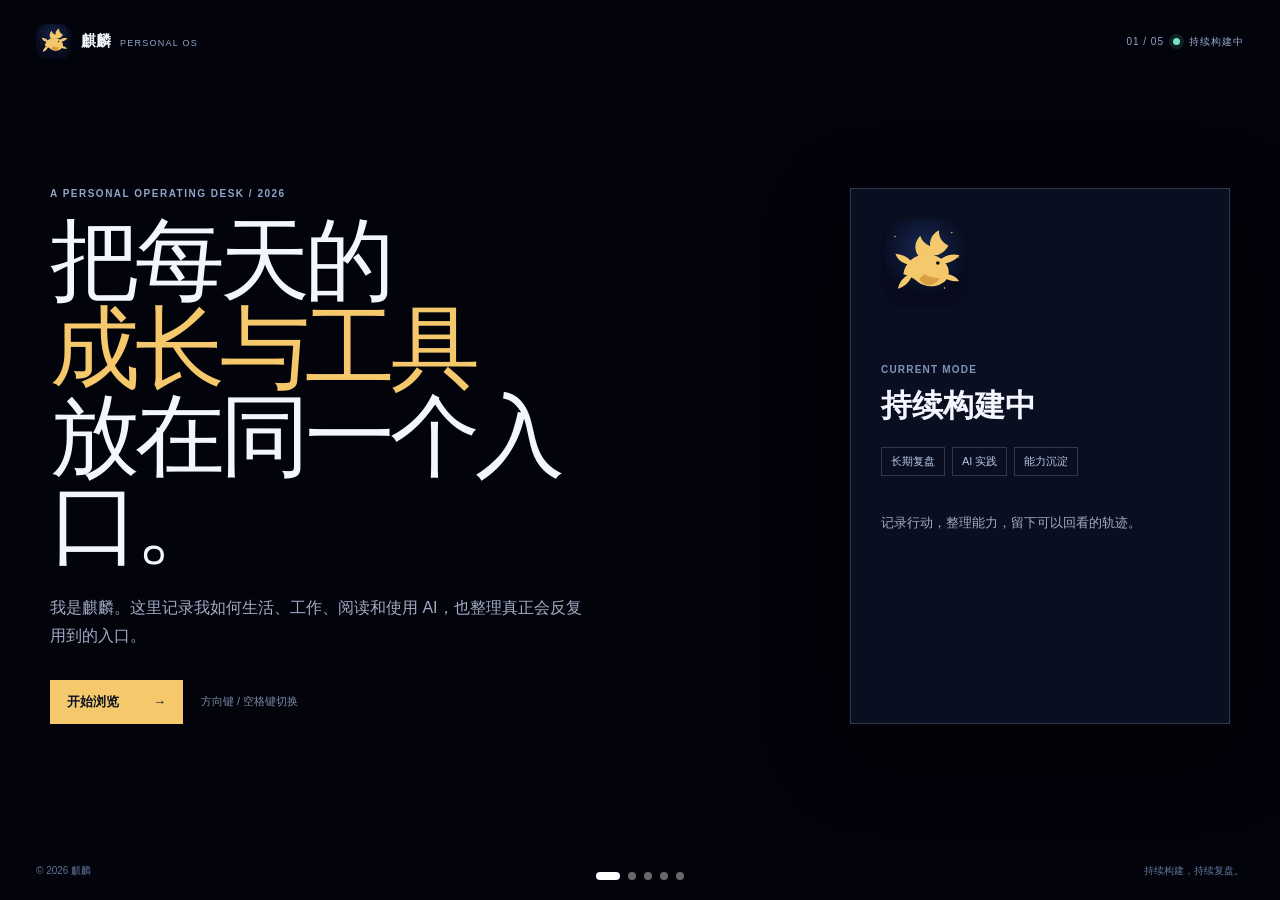
==== commit 3d747f24: "Switch to full-screen presentation deck" ====
--- a/index.html
+++ b/index.html
@@ -2,121 +2,61 @@
 <html lang="zh-CN">
 <head>
 <meta charset="UTF-8">
-<meta name="viewport" content="width=device-width, initial-scale=1.0">
-<meta name="description" content="麒麟的个人工作台：记录成长、整理工具、沉淀 GPT 与 Skill。">
-<meta name="theme-color" content="#f4f2ec">
+<meta name="viewport" content="width=device-width,initial-scale=1.0,viewport-fit=cover">
+<meta name="description" content="麒麟的个人工作台：成长、AI、Skill、工具与连接。">
+<meta name="theme-color" content="#03040b">
 <title>麒麟 · Personal OS</title>
+<link rel="icon" href="./qilin-mark.svg" type="image/svg+xml">
 <link rel="stylesheet" href="./styles.css">
 </head>
 <body>
-<header class="site-header">
-<a class="brand" href="#top" aria-label="回到首页"><span class="brand-mark">麒</span><span class="brand-copy"><strong>麒麟</strong><small>PERSONAL OS</small></span></a>
-<nav class="nav" id="nav" aria-label="主导航"><a href="#growth">个人成长</a><a href="#station">中转站</a><a href="#gpt">GPT</a><a href="#skills">Skill 合集</a><a href="#imaging">万物成像</a><a href="#contact">联系我</a></nav>
-<button class="menu-button" type="button" aria-controls="nav" aria-expanded="false">菜单</button>
+<main class="deck" id="deck" aria-label="麒麟个人工作台">
+<header class="deck-header">
+<a class="brand" href="#slide-0" data-go="0"><img src="./qilin-mark.svg" alt="麒麟标志"><span><strong>麒麟</strong><small>PERSONAL OS</small></span></a>
+<div class="deck-meta"><span id="slide-label">01 / 05</span><span class="live-dot"></span><span>持续构建中</span></div>
 </header>
-<main id="top">
-<section class="hero section-wrap">
-<div class="hero-copy"><p class="eyebrow">A PERSONAL OPERATING DESK / 2026</p><h1>把每天的<br><em>成长与工具</em><br>放在同一个入口。</h1><p class="hero-lead">记录真实行动，整理可复用的资源，把阅读、工作、GPT 和 Skill 逐渐沉淀成自己的系统。</p><div class="hero-actions"><a class="button button-dark" href="#growth">进入个人成长 <span>↗</span></a><a class="button button-light" href="#station">打开中转站 <span>↗</span></a></div></div>
-<aside class="console" aria-label="当前状态"><div class="console-head"><span>PERSONAL CONTROL PANEL</span><span>NO. 001</span></div><div class="console-body"><img class="avatar" src="./qilin-mark.svg" alt="麒麟标志"><div><p class="label">CURRENT MODE</p><h2>持续构建中</h2><p>记录行动，整理能力，留下可以回看的轨迹。</p></div></div><div class="metrics"><div><strong>06</strong><span>主要板块</span></div><div><strong>∞</strong><span>持续更新</span></div><div><strong>01</strong><span>个人入口</span></div></div><div class="console-foot"><i></i>Today is a good day to make the next thing clearer.</div></aside>
+
+<section class="slide is-active" id="slide-0" data-slide="0" aria-label="首页">
+<div class="slide-inner intro-slide">
+<div class="intro-copy"><p class="eyebrow">A PERSONAL OPERATING DESK / 2026</p><h1>把每天的<br><em>成长与工具</em><br>放在同一个入口。</h1><p class="lede">我是麒麟。这里记录我如何生活、工作、阅读和使用 AI，也整理真正会反复用到的入口。</p><div class="intro-actions"><button class="primary-button" type="button" data-next>开始浏览 <span>→</span></button><span class="hint">方向键 / 空格键切换</span></div></div>
+<div class="intro-card"><img src="./qilin-mark.svg" alt="麒麟标志"><p class="card-label">CURRENT MODE</p><h2>持续构建中</h2><div class="intro-tags"><span>长期复盘</span><span>AI 实践</span><span>能力沉淀</span></div><p class="card-note">记录行动，整理能力，留下可以回看的轨迹。</p></div>
+</div>
 </section>
-<section class="section-wrap entries" aria-labelledby="entries-title"><div class="section-heading"><div><p class="eyebrow">THE SIX ENTRIES</p><h2 id="entries-title">五个板块，组成我的日常入口。</h2></div><p>先把入口搭好，内容会在这里慢慢长出来。</p></div><div class="entry-grid">
-<a class="entry-card green" href="#growth"><span>01</span><b>↗</b><h3>个人成长</h3><p>每日、每周、每月复盘，阶段总结，阅读笔记与工作计划。</p><strong>进入记录　↗</strong></a>
-<a class="entry-card yellow" href="#station"><span>02</span><b>↗</b><h3>中转站</h3><p>常用网址、资料、项目和需要快速跳转的入口集合。</p><strong>查看入口　↗</strong></a>
-<a class="entry-card blue" href="#gpt"><span>03</span><b>↗</b><h3>GPT</h3><p>GPT、提示词、工作流和已经验证过的 AI 使用场景。</p><strong>进入 GPT　↗</strong></a>
-<a class="entry-card violet" href="#skills"><span>04</span><b>↗</b><h3>Skill 合集</h3><p>自媒体、跨境、内容、效率与创业等可复用能力目录。</p><strong>浏览合集　↗</strong></a>
-<a class="entry-card orange" href="#imaging"><span>05</span><b>↗</b><h3>万物成像</h3><p>图像生成、视觉实验和常用的创作工具入口。</p><strong>打开成像　↗</strong></a><a class="entry-card contact-card" href="#contact"><span>06</span><b>↗</b><h3>联系我</h3><p>微信、X、Telegram，以及未来更多可以找到我的地方。</p><strong>建立连接　↗</strong></a>
-</div></section>
-<section class="module growth-band is-locked" id="growth"><div class="growth-lock" id="growth-lock"><div class="lock-symbol">✦</div><p class="eyebrow">PRIVATE GROWTH LOG</p><h3>个人成长记录</h3><p>这是只给自己的复盘空间。输入密码后查看和填写。</p><form id="growth-unlock-form"><input id="growth-password" type="password" inputmode="numeric" maxlength="4" placeholder="输入 4 位密码" autocomplete="off"><button type="submit">解锁记录</button></form><small id="growth-lock-message">密码只在当前浏览器内验证</small></div><div class="section-wrap module-layout"><div class="module-intro"><p class="eyebrow">01 / PERSONAL GROWTH</p><h2>把经历变成<br><em>可复用的经验。</em></h2><p>复盘不是记录发生了什么，而是看见哪些行动值得继续，哪些方法需要调整。</p><a class="text-link placeholder" href="#" data-placeholder>暂未开放完整记录　↗</a></div><div class="growth-board">
-<details class="growth-entry featured" data-journal="daily" open><summary><span>01</span><div><h3>每日复盘</h3><p>今天完成了什么？哪里卡住了？明天最重要的一件事是什么？</p></div><b>↗</b></summary><div class="journal-panel"><label>今天的记录 <input type="date" data-journal-date></label><textarea data-journal-text placeholder="写下今天完成的事、遇到的问题，以及明天最重要的一步……"></textarea><button type="button" class="save-journal" data-save-journal>保存今天的记录</button><small data-journal-status>内容只保存在当前浏览器中</small></div></details>
-<details class="growth-entry" data-journal="weekly"><summary><span>02</span><div><h3>每周复盘</h3><p>这一周真正推进了什么？哪些事情值得继续？</p></div><b>↗</b></summary><div class="journal-panel"><label>本周的记录 <input type="date" data-journal-date></label><textarea data-journal-text placeholder="写下本周的进展、收获、问题和下周重点……"></textarea><button type="button" class="save-journal" data-save-journal>保存本周的记录</button><small data-journal-status>内容只保存在当前浏览器中</small></div></details>
-<details class="growth-entry" data-journal="monthly"><summary><span>03</span><div><h3>每月复盘</h3><p>看趋势，找规律，为下个月留下一个清晰方向。</p></div><b>↗</b></summary><div class="journal-panel"><label>本月的记录 <input type="date" data-journal-date></label><textarea data-journal-text placeholder="写下本月最重要的结果、判断和调整……"></textarea><button type="button" class="save-journal" data-save-journal>保存本月的记录</button><small data-journal-status>内容只保存在当前浏览器中</small></div></details>
-<details class="growth-entry" data-journal="stage"><summary><span>04</span><div><h3>阶段总结</h3><p>把一个阶段的经历，整理成可以复用的经验。</p></div><b>↗</b></summary><div class="journal-panel"><label>阶段日期 <input type="date" data-journal-date></label><textarea data-journal-text placeholder="这个阶段完成了什么？学会了什么？下一阶段要去哪里？"></textarea><button type="button" class="save-journal" data-save-journal>保存阶段总结</button><small data-journal-status>内容只保存在当前浏览器中</small></div></details>
-<details class="growth-entry" data-journal="reading"><summary><span>05</span><div><h3>阅读笔记</h3><p>记录真正改变了我看法的书、文章和观点。</p></div><b>↗</b></summary><div class="journal-panel"><label>阅读日期 <input type="date" data-journal-date></label><textarea data-journal-text placeholder="书名 / 作者 / 关键观点 / 我的行动……"></textarea><button type="button" class="save-journal" data-save-journal>保存阅读笔记</button><small data-journal-status>内容只保存在当前浏览器中</small></div></details>
-<details class="growth-entry" data-journal="work"><summary><span>06</span><div><h3>工作计划与成长思考</h3><p>把明天要做的事情写清楚，把长期思考留在这里。</p></div><b>↗</b></summary><div class="journal-panel"><label>计划日期 <input type="date" data-journal-date></label><textarea data-journal-text placeholder="明天最重要的三件事、当前工作重点和长期思考……"></textarea><button type="button" class="save-journal" data-save-journal>保存工作计划</button><small data-journal-status>内容只保存在当前浏览器中</small></div></details>
-</div></div></section><section class="module station-band" id="station"><div class="section-wrap module-layout"><div class="module-intro"><p class="eyebrow">02 / TRANSFER STATION</p><h2>需要的时候，<br><em>一跳就到。</em></h2><p>这里放每天会用到的工具、资料、项目和其他网站。先留好位置，后续逐个填入。</p></div><div class="link-list">
-<a href="https://www.yun-shu.top/" class="link-row" target="_blank" rel="noopener"><span>01</span><div><strong>云枢 · AI 模型服务</strong><small>你的 AI 模型与工具中转入口</small></div><em>打开 ↗</em></a>
-<a href="https://www.feishu.cn/" class="link-row" target="_blank" rel="noopener"><span>02</span><div><strong>飞书</strong><small>文档、协作与工作空间</small></div><em>打开 ↗</em></a>
-<a href="https://github.com/" class="link-row" target="_blank" rel="noopener"><span>03</span><div><strong>GitHub</strong><small>代码、项目与开源资源</small></div><em>打开 ↗</em></a>
-<a href="https://vercel.com/" class="link-row" target="_blank" rel="noopener"><span>04</span><div><strong>Vercel</strong><small>网站部署与项目预览</small></div><em>打开 ↗</em></a>
-</div></div></section>
-<section class="module gpt-band" id="gpt"><div class="section-wrap module-layout"><div class="statement"><span>“</span><p>让 AI 参与工作，也让工作留下方法。</p><span>”</span></div><div><p class="eyebrow">03 / GPT</p><h2>把好用的 AI<br><em>放在手边。</em></h2><div class="link-list compact">
-<a href="https://chatgpt.com/" class="link-row" target="_blank" rel="noopener"><span>01</span><div><strong>GPT 入口</strong><small>直接打开 ChatGPT</small></div><em>打开 ↗</em></a>
-<a href="https://chatgpt.com/gpts" class="link-row" target="_blank" rel="noopener"><span>02</span><div><strong>GPT 合作 / GPTs</strong><small>探索与合作 GPT</small></div><em>打开 ↗</em></a>
-<a href="https://platform.openai.com/playground" class="link-row" target="_blank" rel="noopener"><span>03</span><div><strong>AI 工作流</strong><small>在 Playground 里实验</small></div><em>打开 ↗</em></a>
-<a href="https://openai.com/" class="link-row" target="_blank" rel="noopener"><span>04</span><div><strong>AI 案例与实验</strong><small>OpenAI 最新产品与案例</small></div><em>打开 ↗</em></a>
-</div></div></div></section>
-<section class="module skills-band" id="skills"><div class="section-wrap"><div class="section-heading"><div><p class="eyebrow">04 / SKILL COLLECTION</p><h2>把能力整理成<br><em>可以调用的目录。</em></h2></div><p>每个方向都预留一个位置，后续可以继续细分。</p></div><div class="skill-grid">
-<a class="skill-card media placeholder" href="#" data-placeholder><span>01</span><b>↗</b><h3>自媒体</h3><p>选题、脚本、发布、复盘与内容资产。</p><strong>待添加内容　↗</strong></a>
-<a class="skill-card cross placeholder" href="#" data-placeholder><span>02</span><b>↗</b><h3>跨境</h3><p>平台、工具、流程与业务资料。</p><strong>待添加内容　↗</strong></a>
-<a class="skill-card content placeholder" href="#" data-placeholder><span>03</span><b>↗</b><h3>内容系统</h3><p>知识整理、写作方法与信息管理。</p><strong>待添加内容　↗</strong></a>
-<a class="skill-card efficiency placeholder" href="#" data-placeholder><span>04</span><b>↗</b><h3>效率工具</h3><p>自动化、模板、快捷工作流。</p><strong>待添加内容　↗</strong></a>
-<a class="skill-card startup placeholder" href="#" data-placeholder><span>05</span><b>↗</b><h3>创业与业务</h3><p>验证、获客、交付与复盘。</p><strong>待添加内容　↗</strong></a>
-<a class="skill-card more placeholder" href="#" data-placeholder><span>06</span><b>↗</b><h3>更多方向</h3><p>以后想到什么，就继续加到这里。</p><strong>预留分类　↗</strong></a>
-</div><div class="skill-collection"><div class="skill-collection-head"><div><p class="eyebrow">OPEN SOURCE SKILL INDEX</p><h3>Skill 合集目录</h3><p>参考你给的自媒体 Skills 清单，用分类、风险和搜索来整理真正值得留下的工具。</p></div><a href="https://zimeiti-skills.netlify.app/" target="_blank" rel="noopener">查看参考清单 ↗</a></div><div class="skill-stats"><span><b>06</b> 个方向</span><span><b>筛选</b> 分类 / 类型</span><span><b>持续</b> 更新中</span></div><div class="skill-controls"><input id="skill-search" type="search" placeholder="搜索 Skill、用途或平台"><div class="skill-filters"><button class="skill-filter is-active" data-skill-filter="all" type="button">全部</button><button class="skill-filter" data-skill-filter="writing" type="button">文案 / 选题</button><button class="skill-filter" data-skill-filter="media" type="button">内容发布</button><button class="skill-filter" data-skill-filter="data" type="button">数据 / 分析</button><button class="skill-filter" data-skill-filter="human" type="button">数字人</button><button class="skill-filter" data-skill-filter="rule" type="button">合规规则</button></div></div><div class="skill-results" id="skill-results"><article class="skill-result" data-skill-category="writing"><div><a href="https://github.com/dontbesilent2025/dbskill" target="_blank" rel="noopener"><strong>dontbesilent2025/dbskill</strong></a><p>内容诊断、标题、选题与 AI 写作痕迹检测。</p><span>文案 / 选题 · Agent Skill</span></div><b>↗</b></article><article class="skill-result" data-skill-category="media"><div><a href="https://github.com/wechatsync/Wechatsync" target="_blank" rel="noopener"><strong>wechatsync/Wechatsync</strong></a><p>一键同步内容到多个发布平台。</p><span>内容发布 · 配套工具</span></div><b>↗</b></article><article class="skill-result" data-skill-category="data"><div><a href="https://github.com/Panniantong/Agent-Reach" target="_blank" rel="noopener"><strong>Panniantong/Agent-Reach</strong></a><p>让 Agent 读取网页、GitHub、视频和多平台信息。</p><span>数据 / 分析 · 工具</span></div><b>↗</b></article><article class="skill-result" data-skill-category="human"><div><a href="https://github.com/heygen-com/skills" target="_blank" rel="noopener"><strong>heygen-com/skills</strong></a><p>数字人、视频生成与多语言配音能力。</p><span>数字人 · 官方 Skill</span></div><b>↗</b></article><article class="skill-result" data-skill-category="rule"><div><a href="https://github.com/JuneYaooo/self-media-compliance-review" target="_blank" rel="noopener"><strong>self-media-compliance-review</strong></a><p>发布前的脚本、封面、字幕与平台规则检查。</p><span>合规规则 · 审核 Skill</span></div><b>↗</b></article><article class="skill-result" data-skill-category="media"><div><a href="https://github.com/baoyu-skills/baoyu-skills" target="_blank" rel="noopener"><strong>baoyu-skills</strong></a><p>中文内容创作与视觉表达相关的 Skill 集合。</p><span>内容发布 · Skill 合集</span></div><b>↗</b></article></div></div></div></section>
-<section class="module imaging-band" id="imaging"><div class="section-wrap module-layout"><div class="module-intro"><p class="eyebrow">05 / IMAGE LAB</p><h2>让想法<br><em>变成画面。</em></h2><p>这里收集图像生成、视觉创作和万物成像相关的工具入口，后续继续补充。</p></div><div class="imaging-grid"><a class="imaging-card" href="https://wwdesign.cn/studio/?ref=ww-yun-shutop" target="_blank" rel="noopener"><span>01</span><b>↗</b><h3>万物成像 Studio</h3><p>图像创作与视觉实验工作台</p><strong>打开工具　↗</strong></a><a class="imaging-card" href="https://www.midjourney.com/" target="_blank" rel="noopener"><span>02</span><b>↗</b><h3>Midjourney</h3><p>视觉探索与风格实验</p><strong>打开工具　↗</strong></a><a class="imaging-card" href="https://ideogram.ai/" target="_blank" rel="noopener"><span>03</span><b>↗</b><h3>Ideogram</h3><p>文字海报与视觉设计</p><strong>打开工具　↗</strong></a><a class="imaging-card" href="https://jimeng.jianying.com/" target="_blank" rel="noopener"><span>04</span><b>↗</b><h3>即梦</h3><p>中文创作与灵感试验</p><strong>打开工具　↗</strong></a></div></div></section><section class="module contact-band" id="contact"><div class="section-wrap contact-layout"><div><p class="eyebrow">06 / CONTACT</p><h2>保持连接，<br><em>一起做点有意思的事。</em></h2><p>合作、交流、资源互换，或者只是想聊聊正在做的事情，都可以从这里找到我。</p></div><div class="contact-list">
-<a href="#" class="contact-row placeholder" data-placeholder><span>WX</span><div><strong>微信</strong><small>微信号待填写</small></div><b>↗</b></a>
-<a href="#" class="contact-row placeholder" data-placeholder><span>𝕏</span><div><strong>X / Twitter</strong><small>账号待填写</small></div><b>↗</b></a>
-<a href="#" class="contact-row placeholder" data-placeholder><span>TG</span><div><strong>Telegram</strong><small>账号待填写</small></div><b>↗</b></a>
-<a href="#" class="contact-row placeholder" data-placeholder><span>@</span><div><strong>Email</strong><small>邮箱待填写</small></div><b>↗</b></a>
-</div></div></section>
+
+<section class="slide" id="slide-1" data-slide="1" aria-label="个人成长">
+<div class="slide-inner"><div class="slide-title"><p class="eyebrow">01 / PERSONAL GROWTH</p><h2>把经历变成<br><em>可复用的经验。</em></h2><p>每日、每周、每月、阶段总结，阅读笔记和工作计划，都在这里。</p></div><div class="growth-preview"><div class="private-card"><span class="lock-icon">✦</span><div><p class="eyebrow">PRIVATE GROWTH LOG</p><h3>个人成长记录</h3><p>输入密码后进入你的复盘空间。</p></div><form id="growth-form"><input id="growth-password" type="password" inputmode="numeric" maxlength="4" placeholder="4 位密码" autocomplete="off"><button type="submit">进入</button></form><small id="growth-message">内容只在当前浏览器内验证</small></div><div class="growth-list"><span>DAILY</span><span>WEEKLY</span><span>MONTHLY</span><span>STAGE</span><span>READING</span><span>WORK PLAN</span></div></div></div>
+</section>
+
+<section class="slide" id="slide-2" data-slide="2" aria-label="中转站和 GPT">
+<div class="slide-inner"><div class="slide-title compact-title"><p class="eyebrow">02 / TOOLS & AI</p><h2>需要的时候，<br><em>一跳就到。</em></h2><p>把高频入口放在手边，把工具变成自己的工作流。</p></div><div class="dual-grid"><div class="panel station-panel"><div class="panel-head"><span>中转站</span><small>TRANSFER STATION</small></div><a class="resource-link" href="https://www.yun-shu.top/" target="_blank" rel="noopener"><span>01</span><div><strong>云枢 · AI 模型服务</strong><small>AI 模型与工具中转入口</small></div><b>↗</b></a><a class="resource-link" href="https://www.notion.so/" target="_blank" rel="noopener"><span>02</span><div><strong>Notion</strong><small>笔记、项目与知识库</small></div><b>↗</b></a><a class="resource-link" href="https://github.com/" target="_blank" rel="noopener"><span>03</span><div><strong>GitHub</strong><small>代码、项目与开源资源</small></div><b>↗</b></a></div><div class="panel gpt-panel"><div class="panel-head"><span>GPT</span><small>AI WORKSPACE</small></div><a class="resource-link" href="https://chatgpt.com/" target="_blank" rel="noopener"><span>01</span><div><strong>GPT 入口</strong><small>直接打开 ChatGPT</small></div><b>↗</b></a><a class="resource-link" href="https://chatgpt.com/gpts" target="_blank" rel="noopener"><span>02</span><div><strong>GPT 合作 / GPTs</strong><small>探索与合作 GPT</small></div><b>↗</b></a><a class="resource-link" href="https://platform.openai.com/playground" target="_blank" rel="noopener"><span>03</span><div><strong>AI 工作流</strong><small>在 Playground 里实验</small></div><b>↗</b></a></div></div></div>
+</section>
+
+<section class="slide" id="slide-3" data-slide="3" aria-label="Skill 合集和万物成像">
+<div class="slide-inner"><div class="slide-title compact-title"><p class="eyebrow">03 / SKILLS & IMAGE LAB</p><h2>能力和想法，<br><em>都要能被调用。</em></h2><p>把技能整理成目录，把创意直接变成画面。</p></div><div class="dual-grid"><div class="panel skill-panel"><div class="panel-head"><span>Skill 合集</span><small>OPEN SOURCE INDEX</small></div><div class="skill-search"><input id="skill-search" type="search" placeholder="搜索 Skill"><div class="filter-row"><button class="filter is-active" data-filter="all">全部</button><button class="filter" data-filter="writing">文案</button><button class="filter" data-filter="media">发布</button><button class="filter" data-filter="data">数据</button></div></div><div class="skill-items" id="skill-items"><a data-category="writing" href="https://github.com/dontbesilent2025/dbskill" target="_blank" rel="noopener"><strong>dbskill</strong><small>选题 / 标题 / 内容诊断</small><b>↗</b></a><a data-category="media" href="https://github.com/wechatsync/Wechatsync" target="_blank" rel="noopener"><strong>Wechatsync</strong><small>多平台内容同步</small><b>↗</b></a><a data-category="data" href="https://github.com/Panniantong/Agent-Reach" target="_blank" rel="noopener"><strong>Agent-Reach</strong><small>让 Agent 读取多平台信息</small><b>↗</b></a></div><a class="panel-footer-link" href="https://zimeiti-skills.netlify.app/" target="_blank" rel="noopener">查看完整 Skill 清单 ↗</a></div><div class="panel image-panel"><div class="panel-head"><span>万物成像</span><small>IMAGE LAB</small></div><div class="image-quote">让想法<br><em>变成画面。</em></div><a class="image-link" href="https://wwdesign.cn/studio/?ref=ww-yun-shutop" target="_blank" rel="noopener"><span>01</span><div><strong>万物成像 Studio</strong><small>图像创作与视觉实验工作台</small></div><b>打开 ↗</b></a><a class="image-link" href="https://www.midjourney.com/" target="_blank" rel="noopener"><span>02</span><div><strong>Midjourney</strong><small>视觉探索与风格实验</small></div><b>打开 ↗</b></a></div></div></div>
+</section>
+
+<section class="slide" id="slide-4" data-slide="4" aria-label="联系我">
+<div class="slide-inner contact-slide"><div class="contact-copy"><p class="eyebrow">05 / CONTACT</p><h2>保持连接，<br><em>一起做点有意思的事。</em></h2><p>合作、交流、资源互换，或者只是聊聊正在做的事情，都可以从这里找到我。</p></div><div class="contact-panel"><a href="#" class="contact-link placeholder" data-placeholder><span>WX</span><div><strong>微信</strong><small>微信号待填写</small></div><b>↗</b></a><a href="#" class="contact-link placeholder" data-placeholder><span>𝕏</span><div><strong>X / Twitter</strong><small>账号待填写</small></div><b>↗</b></a><a href="#" class="contact-link placeholder" data-placeholder><span>TG</span><div><strong>Telegram</strong><small>账号待填写</small></div><b>↗</b></a><a href="#" class="contact-link placeholder" data-placeholder><span>@</span><div><strong>Email</strong><small>邮箱待填写</small></div><b>↗</b></a></div></div>
+</section>
+
+<footer class="deck-footer"><span>© 2026 麒麟</span><span>持续构建，持续复盘。</span></footer>
+<nav class="dots" aria-label="页面导航"><button class="dot is-active" data-dot="0" aria-label="第 1 屏"></button><button class="dot" data-dot="1" aria-label="第 2 屏"></button><button class="dot" data-dot="2" aria-label="第 3 屏"></button><button class="dot" data-dot="3" aria-label="第 4 屏"></button><button class="dot" data-dot="4" aria-label="第 5 屏"></button></nav>
+<div class="toast" role="status" aria-live="polite">这个联系方式还没有填写。</div>
 </main>
-<footer class="site-footer section-wrap"><span>© 2026 麒麟</span><span>持续构建，持续复盘。</span></footer>
-<div class="toast" role="status" aria-live="polite">这里是预留入口，填入链接后即可使用。</div>
 <script>
-const menuButton=document.querySelector('.menu-button'),nav=document.querySelector('.nav');
-menuButton.addEventListener('click',()=>{const open=nav.classList.toggle('is-open');menuButton.setAttribute('aria-expanded',String(open));});
-nav.querySelectorAll('a').forEach(link=>link.addEventListener('click',()=>{nav.classList.remove('is-open');menuButton.setAttribute('aria-expanded','false');}));
-const toast=document.querySelector('.toast');let toastTimer;
-document.querySelectorAll('[data-placeholder]').forEach(link=>link.addEventListener('click',event=>{event.preventDefault();toast.classList.add('is-visible');clearTimeout(toastTimer);toastTimer=setTimeout(()=>toast.classList.remove('is-visible'),2600);}));
-const today = new Date().toISOString().slice(0, 10);
-document.querySelectorAll('[data-journal]').forEach((entry) => {
-  const key = 'qilin-journal-' + entry.dataset.journal;
-  const dateInput = entry.querySelector('[data-journal-date]');
-  const textInput = entry.querySelector('[data-journal-text]');
-  const status = entry.querySelector('[data-journal-status]');
-  const saved = JSON.parse(localStorage.getItem(key) || 'null');
-  dateInput.value = saved?.date || today;
-  textInput.value = saved?.text || '';
-  entry.querySelector('[data-save-journal]').addEventListener('click', () => {
-    localStorage.setItem(key, JSON.stringify({ date: dateInput.value, text: textInput.value }));
-    status.textContent = '已保存到当前浏览器';
-    status.classList.add('is-saved');
-    setTimeout(() => { status.textContent = '内容只保存在当前浏览器中'; status.classList.remove('is-saved'); }, 2200);
-  });
-});const growthSection = document.querySelector('#growth');
-const unlockForm = document.querySelector('#growth-unlock-form');
-const growthPassword = document.querySelector('#growth-password');
-const growthMessage = document.querySelector('#growth-lock-message');
-if (sessionStorage.getItem('qilin-growth-unlocked') === 'true') growthSection.classList.remove('is-locked');
-unlockForm?.addEventListener('submit', (event) => {
-  event.preventDefault();
-  if (growthPassword.value === '5214') {
-    sessionStorage.setItem('qilin-growth-unlocked', 'true');
-    growthSection.classList.remove('is-locked');
-  } else {
-    growthMessage.textContent = '密码不正确，请重新输入';
-    growthMessage.classList.add('is-error');
-    growthPassword.select();
-  }
-});
-const skillSearch = document.querySelector('#skill-search');
-const skillFilters = document.querySelectorAll('[data-skill-filter]');
-const skillResults = document.querySelectorAll('.skill-result');
-let activeSkillFilter = 'all';
-function filterSkills() {
-  const query = (skillSearch?.value || '').trim().toLowerCase();
-  skillResults.forEach((item) => {
-    const matchesCategory = activeSkillFilter === 'all' || item.dataset.skillCategory === activeSkillFilter;
-    const matchesQuery = !query || item.textContent.toLowerCase().includes(query);
-    item.classList.toggle('is-hidden', !(matchesCategory && matchesQuery));
-  });
-}
-skillFilters.forEach((button) => button.addEventListener('click', () => {
-  skillFilters.forEach((item) => item.classList.remove('is-active'));
-  button.classList.add('is-active');
-  activeSkillFilter = button.dataset.skillFilter;
-  filterSkills();
-}));
-skillSearch?.addEventListener('input', filterSkills);</script>
+const slides=[...document.querySelectorAll('.slide')],dots=[...document.querySelectorAll('.dot')],label=document.querySelector('#slide-label');let active=0;
+function goTo(index){active=(index+slides.length)%slides.length;slides.forEach((slide,i)=>{const on=i===active;slide.classList.toggle('is-active',on);slide.setAttribute('aria-hidden',String(!on));});dots.forEach((dot,i)=>dot.classList.toggle('is-active',i===active));label.textContent=String(active+1).padStart(2,'0')+' / 05';}
+function next(){goTo(active+1)}function previous(){goTo(active-1)}
+document.addEventListener('keydown',event=>{if(['ArrowRight','ArrowDown',' '].includes(event.key)){event.preventDefault();next()}if(['ArrowLeft','ArrowUp'].includes(event.key)){event.preventDefault();previous()}});
+document.querySelectorAll('[data-next]').forEach(button=>button.addEventListener('click',next));dots.forEach(dot=>dot.addEventListener('click',()=>goTo(Number(dot.dataset.dot))));
+document.querySelectorAll('[data-go]').forEach(link=>link.addEventListener('click',event=>{event.preventDefault();goTo(Number(link.dataset.go))}));
+const toast=document.querySelector('.toast');let toastTimer;document.querySelectorAll('[data-placeholder]').forEach(link=>link.addEventListener('click',event=>{event.preventDefault();toast.classList.add('is-visible');clearTimeout(toastTimer);toastTimer=setTimeout(()=>toast.classList.remove('is-visible'),2200)}));
+const growthForm=document.querySelector('#growth-form'),passwordInput=document.querySelector('#growth-password'),growthMessage=document.querySelector('#growth-message');
+growthForm.addEventListener('submit',event=>{event.preventDefault();if(passwordInput.value==='5214'){sessionStorage.setItem('qilin-growth-unlocked','true');growthMessage.textContent='已验证，可以进入个人成长';growthMessage.classList.add('success');goTo(1)}else{growthMessage.textContent='密码不正确，请重新输入';growthMessage.classList.add('error');passwordInput.select()}});
+if(sessionStorage.getItem('qilin-growth-unlocked')==='true')growthMessage.textContent='已验证，可以进入个人成长';
+const filters=[...document.querySelectorAll('.filter')],skillItems=[...document.querySelectorAll('#skill-items a')],skillSearch=document.querySelector('#skill-search');let category='all';
+function filterSkills(){const q=(skillSearch.value||'').toLowerCase();skillItems.forEach(item=>item.classList.toggle('hidden',!(category==='all'||item.dataset.category===category)||!item.textContent.toLowerCase().includes(q)))}
+filters.forEach(button=>button.addEventListener('click',()=>{filters.forEach(item=>item.classList.remove('is-active'));button.classList.add('is-active');category=button.dataset.filter;filterSkills()}));skillSearch.addEventListener('input',filterSkills);
+</script>
 </body>
 </html>
--- a/styles.css
+++ b/styles.css
@@ -1,16 +1,2 @@
-:root{--bg:#070b1d;--paper:#0d1530;--ink:#edf3ff;--muted:#98a8c8;--line:rgba(163,190,239,.22);--green:#72e3bd;--green-soft:rgba(114,227,189,.12);--yellow:#f5c96b;--blue:#7bc7ff;--violet:#b9a5ff;--orange:#ff9c7c;--shadow:0 22px 70px rgba(0,0,0,.36)}
-body{position:relative;isolation:isolate;background:radial-gradient(circle at 50% -10%,#172b57 0,#070b1d 46%,#040611 100%);color:var(--ink)}body:before{content:"";position:fixed;inset:0;z-index:-1;pointer-events:none;opacity:.55;background-image:radial-gradient(circle at 10% 18%,#fff 0 1px,transparent 1.5px),radial-gradient(circle at 32% 8%,#9edcff 0 1px,transparent 1.5px),radial-gradient(circle at 68% 21%,#fff 0 1px,transparent 1.5px),radial-gradient(circle at 88% 12%,#b4ecff 0 1px,transparent 1.5px),radial-gradient(circle at 20% 70%,#fff 0 1px,transparent 1.5px),radial-gradient(circle at 76% 78%,#fff 0 1px,transparent 1.5px),radial-gradient(circle at 55% 52%,#a8c5ff 0 1px,transparent 1.5px);background-size:310px 270px,420px 340px,510px 410px,390px 360px,460px 390px,570px 430px,620px 480px}.site-header{background:rgba(7,11,29,.78);border-color:var(--line)}.brand-mark{background:var(--yellow);color:#091025}.brand-copy small,.eyebrow{color:#93a8cf}.nav a:hover{color:var(--yellow)}.button-dark{background:var(--yellow);border-color:var(--yellow);color:#11172b}.button-dark:hover{background:#fff0bb;border-color:#fff0bb}.button-light{border-color:var(--line);color:var(--muted)}.button-light:hover{border-color:var(--yellow);color:var(--yellow)}.hero em,.module em{color:var(--yellow)}.console,.entry-card,.skill-card,.imaging-card{border-color:var(--line);background:rgba(13,21,48,.78);box-shadow:0 18px 60px rgba(0,0,0,.22)}.console-head,.console-foot,.metrics,.metrics div{border-color:var(--line)}.avatar{border-color:var(--yellow);background:transparent;object-fit:cover}.console p:not(.label),.entry-card p,.skill-card p,.imaging-card p,.section-heading>p,.module-intro>p:not(.eyebrow),.link-row small,.contact-row small{color:var(--muted)}.console h2,.entry-card h3,.skill-card h3,.imaging-card h3{color:var(--ink)}.metrics strong{color:var(--yellow)}.entry-card:before{background:var(--green)}.entry-card.yellow:before{background:var(--yellow)}.entry-card.blue:before{background:var(--blue)}.entry-card.violet:before{background:var(--violet)}.entry-card.orange:before{background:var(--orange)}.entry-card.contact-card:before{background:#edf3ff}.entry-card:hover,.skill-card:hover,.imaging-card:hover{border-color:var(--yellow);box-shadow:0 22px 70px rgba(57,85,159,.28)}.growth-band,.gpt-band{background:rgba(13,21,48,.6)}.station-band{background:rgba(21,31,62,.7)}.skills-band{background:rgba(21,18,49,.72)}.imaging-band{background:rgba(41,26,45,.68)}.link-row:hover,.growth-entry>summary:hover{background:rgba(114,227,189,.08)}.statement{border-color:rgba(123,199,255,.55);background:rgba(33,89,125,.28)}.statement p{color:#c4e7ff}.contact-band{background:rgba(3,5,17,.92)}.site-footer{color:var(--muted)}.toast{border-color:var(--line);background:var(--paper);color:var(--ink)}:root{--bg:#f4f2ec;--paper:#fffdf8;--ink:#171914;--muted:#6f736b;--line:#d9dcd3;--green:#1d5a4c;--green-soft:#dfece5;--yellow:#c79625;--blue:#386a83;--violet:#6d5e91;--orange:#bf653c;--shadow:0 18px 44px rgba(23,25,20,.1)}
-*{box-sizing:border-box}html{scroll-behavior:smooth}body{margin:0;background:var(--bg);color:var(--ink);font-family:Inter,ui-sans-serif,system-ui,-apple-system,"Segoe UI","Microsoft YaHei",sans-serif;line-height:1.55}a{color:inherit;text-decoration:none}.section-wrap{width:min(1180px,calc(100% - 48px));margin:0 auto}
-.site-header{position:sticky;top:0;z-index:10;display:flex;align-items:center;justify-content:space-between;gap:28px;width:min(1180px,calc(100% - 48px));min-height:72px;margin:0 auto;border-bottom:1px solid var(--line);background:rgba(244,242,236,.92);backdrop-filter:blur(16px)}.brand{display:flex;align-items:center;gap:10px;white-space:nowrap}.brand-mark{display:grid;place-items:center;width:35px;height:35px;border-radius:50%;background:var(--ink);color:var(--paper);font-weight:900}.brand-copy{display:flex;align-items:baseline;gap:9px}.brand-copy strong{font-size:15px}.brand-copy small{color:#8b8e85;font-size:9px;letter-spacing:.13em}.nav{display:flex;gap:25px;color:var(--muted);font-size:13px}.nav a:hover{color:var(--ink)}.menu-button{display:none;border:1px solid var(--line);background:transparent;padding:8px 11px;color:var(--ink);font:inherit;font-size:12px}
-.hero{display:grid;grid-template-columns:minmax(0,1.05fr) minmax(390px,.95fr);gap:80px;align-items:center;min-height:calc(100vh - 72px);padding-top:80px;padding-bottom:86px}.eyebrow{margin:0;color:#8a8e84;font-size:10px;font-weight:850;letter-spacing:.14em}.hero h1{max-width:720px;margin:22px 0 0;font-size:clamp(54px,7vw,104px);letter-spacing:-.055em;line-height:.98}.hero em,.module em{color:var(--green);font-style:normal}.hero-lead{max-width:590px;margin:30px 0 0;color:var(--muted);font-size:17px}.hero-actions{display:flex;flex-wrap:wrap;gap:10px;margin-top:34px}.button{display:inline-flex;justify-content:space-between;align-items:center;gap:22px;min-height:46px;padding:0 16px;border:1px solid var(--ink);border-radius:4px;font-size:13px;font-weight:800;transition:.2s ease}.button:hover{transform:translateY(-2px)}.button-dark{background:var(--ink);color:var(--paper)}.button-dark:hover{background:var(--green);border-color:var(--green)}.button-light{border-color:var(--line);color:var(--muted)}.button-light:hover{border-color:var(--ink);color:var(--ink)}
-.console{border:1px solid var(--ink);background:var(--paper);box-shadow:var(--shadow)}.console-head,.console-foot{display:flex;justify-content:space-between;align-items:center;gap:12px;padding:16px 20px;color:#8b8e85;font-size:10px;font-weight:800;letter-spacing:.1em}.console-head{border-bottom:1px solid var(--line)}.console-body{display:grid;grid-template-columns:116px 1fr;gap:24px;align-items:center;padding:38px 28px 34px}.avatar{display:grid;place-items:center;width:116px;height:116px;border:1px solid var(--green);background:var(--green-soft);color:var(--green);font-size:50px;font-weight:900}.label{margin:0;color:#8b8e85;font-size:10px;font-weight:850;letter-spacing:.12em}.console h2{margin:8px 0 0;font-size:30px;letter-spacing:-.04em}.console p:not(.label){margin:12px 0 0;color:var(--muted);font-size:13px}.metrics{display:grid;grid-template-columns:repeat(3,1fr);border-top:1px solid var(--line);border-bottom:1px solid var(--line)}.metrics div{display:grid;gap:4px;padding:17px 20px;border-right:1px solid var(--line)}.metrics div:last-child{border:0}.metrics strong{font-size:24px;line-height:1}.metrics span{color:var(--muted);font-size:11px}.console-foot{justify-content:flex-start;letter-spacing:.02em}.console-foot i{width:22px;height:1px;background:var(--green)}
-.entries{padding:70px 0 110px}.section-heading{display:flex;align-items:end;justify-content:space-between;gap:30px;margin-bottom:27px}.section-heading h2{max-width:700px;margin:12px 0 0;font-size:clamp(30px,4.4vw,56px);letter-spacing:-.055em;line-height:1.03}.section-heading>p{max-width:220px;margin:0;color:var(--muted);font-size:13px}.entry-grid{display:grid;grid-template-columns:repeat(5,minmax(0,1fr));gap:10px}.entry-card{position:relative;display:flex;min-height:300px;flex-direction:column;padding:20px;border:1px solid var(--line);background:var(--paper);transition:.2s ease}.entry-card:hover,.skill-card:hover{transform:translateY(-4px);box-shadow:var(--shadow)}.entry-card:before{content:"";position:absolute;top:0;left:0;right:0;height:4px;background:var(--green)}.entry-card.yellow:before{background:var(--yellow)}.entry-card.blue:before{background:var(--blue)}.entry-card.violet:before{background:var(--violet)}.entry-card.orange:before{background:var(--orange)}.entry-card>span,.skill-card>span{color:#979a91;font-size:11px;font-weight:850;letter-spacing:.1em}.entry-card>b,.skill-card>b{align-self:flex-end;color:#9ca096;font-size:20px;font-weight:400}.entry-card h3{margin:54px 0 0;font-size:21px;letter-spacing:-.035em}.entry-card p{margin:12px 0 0;color:var(--muted);font-size:13px}.entry-card>strong,.skill-card>strong{margin-top:auto;padding-top:24px;font-size:12px}
-.module{width:100%;padding:112px 0}.module-layout{display:grid;grid-template-columns:.72fr 1.28fr;gap:74px;align-items:start}.module-intro h2,.contact-layout h2{margin:14px 0 24px;font-size:clamp(38px,5vw,68px);letter-spacing:-.06em;line-height:1}.module-intro>p:not(.eyebrow),.contact-layout>div:first-child>p:last-child{max-width:380px;margin:0;color:var(--muted);font-size:16px}.text-link{display:inline-flex;margin-top:30px;padding-bottom:6px;border-bottom:1px solid var(--ink);font-size:13px;font-weight:850}.growth-band{background:var(--paper)}.growth-board,.link-list,.contact-list{border-top:1px solid var(--ink)}.growth-row,.link-row,.contact-row{display:grid;grid-template-columns:34px 1fr auto;gap:16px;align-items:center;min-height:82px;border-bottom:1px solid var(--line);transition:.18s ease}.growth-row:hover,.link-row:hover,.contact-row:hover{padding-left:10px;background:rgba(255,255,255,.55)}.growth-row{min-height:94px;grid-template-columns:40px 1fr 24px}.growth-row.featured{min-height:126px;background:var(--green-soft)}.growth-row>span,.link-row>span{color:#8b8e85;font-size:11px;font-weight:850}.growth-row h3{margin:0;font-size:18px}.growth-row p{margin:5px 0 0;color:var(--muted);font-size:13px}.growth-row>b,.link-row>em,.contact-row>b{color:#8f9389;font-size:12px;font-style:normal}.link-row strong,.contact-row strong{display:block;font-size:15px}.link-row small,.contact-row small{display:block;margin-top:3px;color:var(--muted);font-size:12px}.growth-board{border-top:1px solid var(--ink)}.growth-entry{border-bottom:1px solid var(--line)}.growth-entry>summary{display:grid;grid-template-columns:40px 1fr 24px;gap:16px;align-items:center;min-height:94px;cursor:pointer;list-style:none;transition:.18s ease}.growth-entry>summary::-webkit-details-marker{display:none}.growth-entry>summary:hover{padding-left:10px;background:rgba(255,255,255,.55)}.growth-entry>summary>span{color:#8b8e85;font-size:11px;font-weight:850}.growth-entry>summary h3{margin:0;font-size:18px}.growth-entry>summary p{margin:5px 0 0;color:var(--muted);font-size:13px}.growth-entry>summary>b{color:#8f9389;font-size:20px;font-weight:400;transition:.2s ease}.growth-entry[open]>summary>b{transform:rotate(45deg);color:var(--green)}.growth-entry.featured{background:var(--green-soft)}.journal-panel{display:grid;grid-template-columns:1fr auto;gap:10px 12px;padding:0 28px 24px 56px}.journal-panel label{display:flex;align-items:center;gap:10px;color:var(--muted);font-size:11px;font-weight:800;letter-spacing:.04em}.journal-panel input{border:1px solid var(--line);background:var(--paper);padding:8px 10px;color:var(--ink);font:inherit;font-size:12px}.journal-panel textarea{grid-column:1/-1;width:100%;min-height:110px;resize:vertical;border:1px solid var(--line);background:var(--paper);padding:12px;color:var(--ink);font:inherit;font-size:13px;line-height:1.6;outline:none}.journal-panel textarea:focus,.journal-panel input:focus{border-color:var(--green);box-shadow:0 0 0 3px var(--green-soft)}.save-journal{justify-self:end;border:1px solid var(--green);background:var(--green);color:#fff;padding:9px 14px;cursor:pointer;font:inherit;font-size:12px;font-weight:800}.save-journal:hover{background:var(--ink);border-color:var(--ink)}.journal-panel small{align-self:center;color:#969990;font-size:11px}.journal-panel small.is-saved{color:var(--green);font-weight:800}.station-band{background:#edece5}.gpt-band{background:var(--paper)}.statement{min-height:238px;padding:20px 35px;border:1px solid var(--blue);background:#dce9ee}.statement span{display:block;color:var(--blue);font:70px/0.6 Georgia,serif}.statement span:last-child{text-align:right}.statement p{max-width:330px;margin:28px 0 0;color:#284c5e;font-size:27px;font-weight:760;letter-spacing:-.04em;line-height:1.1}.compact{margin-top:22px}.skills-band{background:#edeaf2}.skill-grid{display:grid;grid-template-columns:repeat(3,minmax(0,1fr));gap:10px}.skill-card{display:flex;min-height:210px;flex-direction:column;padding:20px;border:1px solid #d4d0df;background:#fbfaff;transition:.2s ease}.skill-card h3{margin:44px 0 0;font-size:20px}.skill-card p{margin:8px 0 0;color:var(--muted);font-size:13px}.skill-card.media{border-top:4px solid #be6b50;background:#fffaf7}.skill-card.cross{border-top:4px solid #597d8a;background:#f7fbfc}.skill-card.content{border-top:4px solid var(--violet)}.skill-card.efficiency{border-top:4px solid #bd9635;background:#fffdf5}.skill-card.startup{border-top:4px solid #4f8a69;background:#f7fcf8}.skill-card.more{border-top:4px solid #9c9d96}.imaging-band{background:#f5efe8}.imaging-grid{display:grid;grid-template-columns:repeat(2,minmax(0,1fr));gap:10px}.imaging-card{display:flex;min-height:190px;flex-direction:column;padding:20px;border:1px solid #dfcfc3;background:#fffaf5;transition:.2s ease}.imaging-card:hover{transform:translateY(-4px);box-shadow:var(--shadow)}.imaging-card>span{color:#9d8c81;font-size:11px;font-weight:850;letter-spacing:.1em}.imaging-card>b{align-self:flex-end;color:var(--orange);font-size:20px;font-weight:400}.imaging-card h3{margin:36px 0 0;font-size:20px}.imaging-card p{margin:8px 0 0;color:var(--muted);font-size:13px}.imaging-card strong{margin-top:auto;padding-top:20px;font-size:12px;color:var(--orange)}.entry-card.contact-card:before{background:#171914}.contact-band{background:var(--ink);color:var(--paper)}.contact-layout{display:grid;grid-template-columns:.9fr 1.1fr;gap:74px}.contact-layout em{color:#a7d2be}.contact-layout>div:first-child>p:last-child{color:#adb2a8}.contact-list{border-top-color:#52564d}.contact-row{border-bottom-color:#42473f}.contact-row:hover{background:#242821}.contact-row>span{display:grid;place-items:center;width:30px;height:30px;border:1px solid #6c7167;color:#d8ddd0;font-size:10px;font-weight:850}.contact-row strong{color:var(--paper)}.contact-row small{color:#a9afa4}.contact-row>b{color:#9da69a}.site-footer{display:flex;justify-content:space-between;padding:26px 0 34px;color:var(--muted);font-size:12px}.toast{position:fixed;right:22px;bottom:22px;z-index:20;padding:13px 16px;border:1px solid var(--ink);background:var(--paper);box-shadow:var(--shadow);opacity:0;transform:translateY(12px);pointer-events:none;font-size:12px;transition:.2s ease}.toast.is-visible{opacity:1;transform:translateY(0)}
-@media(max-width:980px){.nav{gap:15px}.hero{grid-template-columns:1fr;gap:42px;min-height:auto}.entry-grid{grid-template-columns:repeat(3,1fr)}.module-layout,.contact-layout{grid-template-columns:1fr;gap:34px}.skill-grid{grid-template-columns:repeat(2,1fr)}}
-@media(max-width:680px){.section-wrap,.site-header{width:calc(100% - 28px)}.site-header{min-height:62px}.nav{position:absolute;top:61px;left:0;right:0;display:none;flex-direction:column;gap:0;padding:6px 14px 14px;border-bottom:1px solid var(--line);background:rgba(244,242,236,.98)}.nav.is-open{display:flex}.nav a{padding:11px 0;border-bottom:1px solid var(--line)}.menu-button{display:block}.hero{padding-top:56px;padding-bottom:68px}.hero h1{font-size:55px}.hero-lead{font-size:16px}.hero-actions{flex-direction:column;align-items:stretch}.console-body{grid-template-columns:80px 1fr;gap:16px;padding:25px 18px}.avatar{width:80px;height:80px;font-size:35px}.console h2{font-size:23px}.console p:not(.label){font-size:12px}.metrics div{padding:14px 12px}.metrics strong{font-size:20px}.entries,.module{padding:68px 0}.entry-grid,.skill-grid,.imaging-grid{grid-template-columns:1fr}.entry-card{min-height:250px}.section-heading{align-items:flex-start;flex-direction:column;gap:14px}.section-heading h2{font-size:38px}.growth-row{grid-template-columns:30px 1fr 20px;gap:10px;padding:12px 0}.growth-row p{font-size:12px}.growth-entry>summary{grid-template-columns:30px 1fr 20px;gap:10px;padding:12px 0}.growth-entry>summary p{font-size:12px}.journal-panel{grid-template-columns:1fr;padding:0 0 20px 40px}.journal-panel button,.journal-panel small{justify-self:start}.statement p{font-size:23px}.site-footer{align-items:flex-start;flex-direction:column;gap:7px}}
-@media(prefers-reduced-motion:reduce){*,*::before,*::after{scroll-behavior:auto!important;transition:none!important}}.growth-band{position:relative}.growth-band.is-locked>.module-layout{filter:blur(9px);opacity:.18;pointer-events:none;user-select:none}.growth-lock{position:absolute;z-index:3;top:50%;left:50%;width:min(410px,calc(100% - 40px));transform:translate(-50%,-50%);padding:32px;border:1px solid rgba(245,201,107,.5);background:rgba(7,11,29,.92);box-shadow:0 24px 90px rgba(0,0,0,.5);text-align:center}.growth-lock .lock-symbol{display:grid;place-items:center;width:48px;height:48px;margin:0 auto 16px;border:1px solid var(--yellow);border-radius:50%;color:var(--yellow);font-size:22px}.growth-lock h3{margin:10px 0 8px;font-size:27px}.growth-lock>p:not(.eyebrow){margin:0;color:var(--muted);font-size:13px}.growth-lock form{display:flex;gap:8px;margin-top:22px}.growth-lock input{min-width:0;flex:1;border:1px solid var(--line);background:#080d21;color:var(--ink);padding:11px 12px;font:inherit;text-align:center;letter-spacing:.3em;outline:none}.growth-lock input:focus{border-color:var(--yellow)}.growth-lock button{border:0;background:var(--yellow);color:#10162b;padding:0 15px;font:inherit;font-size:12px;font-weight:850;cursor:pointer}.growth-lock small{display:block;margin-top:12px;color:#7487aa;font-size:11px}.growth-lock small.is-error{color:#ff9c7c}.growth-band:not(.is-locked)>.growth-lock{display:none}
-.skill-collection{margin-top:34px;padding-top:28px;border-top:1px solid var(--line)}.skill-collection-head{display:flex;justify-content:space-between;gap:30px;align-items:end}.skill-collection-head h3{margin:9px 0 5px;font-size:28px}.skill-collection-head p:not(.eyebrow){max-width:520px;margin:0;color:var(--muted);font-size:13px}.skill-collection-head>a{color:var(--yellow);font-size:12px;font-weight:800;white-space:nowrap}.skill-stats{display:flex;gap:10px;flex-wrap:wrap;margin:22px 0 15px}.skill-stats span{padding:9px 12px;border:1px solid var(--line);background:rgba(255,255,255,.04);color:var(--muted);font-size:11px}.skill-stats b{margin-right:5px;color:var(--yellow);font-size:16px}.skill-controls{display:grid;gap:12px;padding:15px 0;border-top:1px solid var(--line);border-bottom:1px solid var(--line)}.skill-controls input{width:100%;border:1px solid var(--line);background:rgba(0,0,0,.16);color:var(--ink);padding:11px 13px;font:inherit;font-size:13px;outline:none}.skill-controls input:focus{border-color:var(--yellow)}.skill-filters{display:flex;gap:7px;flex-wrap:wrap}.skill-filter{border:1px solid var(--line);background:transparent;color:var(--muted);padding:6px 11px;font:inherit;font-size:11px;cursor:pointer}.skill-filter:hover,.skill-filter.is-active{border-color:var(--yellow);background:rgba(245,201,107,.12);color:var(--yellow)}.skill-results{display:grid;gap:8px;margin-top:16px}.skill-result{display:grid;grid-template-columns:1fr auto;gap:16px;padding:15px 16px;border:1px solid var(--line);background:rgba(13,21,48,.58);transition:.18s ease}.skill-result:hover{border-color:var(--yellow);transform:translateX(3px)}.skill-result.is-hidden{display:none}.skill-result a{color:var(--ink)}.skill-result a:hover{color:var(--yellow)}.skill-result p{margin:4px 0;color:var(--muted);font-size:13px}.skill-result span{color:#8ba0c2;font-size:11px}.skill-result>b{color:var(--yellow);font-size:19px}
-@media(max-width:680px){.growth-lock{padding:25px 20px}.growth-lock form{flex-direction:column}.growth-lock button{min-height:42px}.skill-collection-head{align-items:flex-start;flex-direction:column;gap:12px}.skill-result{grid-template-columns:1fr}.skill-result>b{display:none}}:root{--bg:#070b1d;--paper:#0d1530;--ink:#edf3ff;--muted:#98a8c8;--line:rgba(163,190,239,.22);--green:#72e3bd;--green-soft:rgba(114,227,189,.12);--yellow:#f5c96b;--blue:#7bc7ff;--violet:#b9a5ff;--orange:#ff9c7c;--shadow:0 22px 70px rgba(0,0,0,.36)}
-body{background:radial-gradient(circle at 50% -10%,#172b57 0,#070b1d 46%,#040611 100%);color:var(--ink)}body:before{content:"";position:fixed;inset:0;z-index:-1;pointer-events:none;opacity:.55;background-image:radial-gradient(circle at 10% 18%,#fff 0 1px,transparent 1.5px),radial-gradient(circle at 32% 8%,#9edcff 0 1px,transparent 1.5px),radial-gradient(circle at 68% 21%,#fff 0 1px,transparent 1.5px),radial-gradient(circle at 88% 12%,#b4ecff 0 1px,transparent 1.5px),radial-gradient(circle at 20% 70%,#fff 0 1px,transparent 1.5px),radial-gradient(circle at 76% 78%,#fff 0 1px,transparent 1.5px);background-size:310px 270px,420px 340px,510px 410px,390px 360px,460px 390px,570px 430px}
-.site-header{background:rgba(7,11,29,.78);border-color:var(--line)}.brand-mark{background:var(--yellow);color:#091025}.brand-copy small,.eyebrow{color:#93a8cf}.nav a:hover{color:var(--yellow)}.hero em,.module em{color:var(--yellow)}.button-dark{background:var(--yellow);border-color:var(--yellow);color:#11172b}.button-dark:hover{background:#fff0bb;border-color:#fff0bb}.button-light{border-color:var(--line);color:var(--muted)}.button-light:hover{border-color:var(--yellow);color:var(--yellow)}.console,.entry-card,.skill-card,.imaging-card{border-color:var(--line);background:rgba(13,21,48,.78);box-shadow:0 18px 60px rgba(0,0,0,.22)}.console-head,.console-foot,.metrics,.metrics div{border-color:var(--line)}.avatar{border-color:var(--yellow);background:transparent}.console p:not(.label),.entry-card p,.skill-card p,.imaging-card p,.section-heading>p,.module-intro>p:not(.eyebrow),.link-row small,.contact-row small{color:var(--muted)}.console h2,.entry-card h3,.skill-card h3,.imaging-card h3{color:var(--ink)}.metrics strong{color:var(--yellow)}.entry-card:hover,.skill-card:hover,.imaging-card:hover{border-color:var(--yellow);box-shadow:0 22px 70px rgba(57,85,159,.28)}.growth-band,.gpt-band{background:rgba(13,21,48,.6)}.station-band{background:rgba(21,31,62,.7)}.skills-band{background:rgba(21,18,49,.72)}.imaging-band{background:rgba(41,26,45,.68)}.link-row:hover,.growth-entry>summary:hover{background:rgba(114,227,189,.08)}.statement{border-color:rgba(123,199,255,.55);background:rgba(33,89,125,.28)}.statement p{color:#c4e7ff}.contact-band{background:rgba(3,5,17,.92)}.site-footer{color:var(--muted)}.toast{border-color:var(--line);background:var(--paper);color:var(--ink)}
-.hero h1,.section-heading h2,.module-intro h2,.contact-layout h2,.skill-collection-head h3,.console h2{font-family:Georgia,'Microsoft YaHei',serif}
+:root{--ink:#f4f6ff;--muted:#a0abc5;--line:rgba(183,204,255,.22);--blue:#8bd6ff;--gold:#f5c96b;--mint:#77e3c0;--panel:rgba(12,18,39,.78);--shadow:0 24px 80px rgba(0,0,0,.42)}
+*{box-sizing:border-box}html,body{width:100%;height:100%;margin:0;overflow:hidden;background:#03040b;color:var(--ink);font-family:Inter,"Aeonik","Microsoft YaHei",sans-serif}body{background:radial-gradient(circle at 52% -18%,#1c3671 0,#080d23 42%,#03040b 100%)}body:before{content:"";position:fixed;inset:0;z-index:0;pointer-events:none;opacity:.6;background-image:radial-gradient(circle at 7% 18%,#fff 0 1px,transparent 1.5px),radial-gradient(circle at 29% 9%,#8bd6ff 0 1px,transparent 1.5px),radial-gradient(circle at 67% 20%,#fff 0 1px,transparent 1.5px),radial-gradient(circle at 90% 13%,#bce9ff 0 1px,transparent 1.5px),radial-gradient(circle at 18% 77%,#fff 0 1px,transparent 1.5px),radial-gradient(circle at 79% 74%,#fff 0 1px,transparent 1.5px);background-size:320px 280px,430px 350px,520px 420px,400px 370px,480px 410px,590px 450px}.deck{position:relative;width:100%;height:100%;min-height:100svh;overflow:hidden}.deck-header{position:absolute;top:0;left:0;right:0;z-index:20;display:flex;align-items:center;justify-content:space-between;padding:24px 36px}.brand{display:flex;align-items:center;gap:10px;color:var(--ink);text-decoration:none}.brand img{width:35px;height:35px;border-radius:11px}.brand span{display:flex;align-items:baseline;gap:9px}.brand strong{font-size:15px}.brand small{color:#91a4c9;font-size:9px;letter-spacing:.14em}.deck-meta{display:flex;align-items:center;gap:9px;color:#91a4c9;font-size:10px;letter-spacing:.1em;text-transform:uppercase}.live-dot{width:7px;height:7px;border-radius:50%;background:var(--mint);box-shadow:0 0 0 4px rgba(119,227,192,.12)}.slide{position:absolute;inset:0;z-index:0;display:flex;align-items:center;opacity:0;pointer-events:none;transition:opacity .35s ease-in-out;background:#03040b}.slide.is-active{z-index:10;opacity:1;pointer-events:auto}.slide-inner{width:min(1180px,calc(100% - 72px));height:min(690px,calc(100% - 150px));margin:60px auto 48px;display:grid;align-content:center}.intro-slide{grid-template-columns:1.1fr .9fr;gap:80px}.eyebrow{margin:0;color:#91a4c9;font-size:10px;font-weight:850;letter-spacing:.15em}.intro-copy h1,.slide-title h2,.contact-copy h2{margin:18px 0 0;font-family:Georgia,"Microsoft YaHei",serif;font-size:clamp(48px,7vw,94px);font-weight:500;letter-spacing:-.055em;line-height:.98}.intro-copy em,.slide-title em,.contact-copy em,.image-quote em{color:var(--gold);font-style:normal}.lede,.slide-title>p:not(.eyebrow),.contact-copy>p:last-child{max-width:540px;margin:26px 0 0;color:var(--muted);font-size:16px;line-height:1.7}.intro-actions{display:flex;align-items:center;gap:18px;margin-top:31px}.primary-button{display:inline-flex;align-items:center;gap:34px;border:0;background:var(--gold);color:#0a1022;padding:13px 17px;font:inherit;font-size:13px;font-weight:850;cursor:pointer}.primary-button:hover{background:#fff0ba}.hint{color:#7988a6;font-size:11px}.intro-card,.panel,.private-card{border:1px solid var(--line);background:var(--panel);box-shadow:var(--shadow);backdrop-filter:blur(18px)}.intro-card{justify-self:end;width:min(100%,380px);padding:30px}.intro-card img{width:88px;height:88px;margin-bottom:43px;border-radius:25px}.card-label,.panel-head small{color:#8295bc;font-size:10px;font-weight:800;letter-spacing:.12em}.intro-card h2{margin:9px 0 0;font-size:31px}.intro-tags{display:flex;flex-wrap:wrap;gap:7px;margin-top:20px}.intro-tags span{padding:6px 9px;border:1px solid var(--line);color:#b5c7e6;font-size:11px}.card-note{margin:36px 0 0;color:var(--muted);font-size:13px;line-height:1.7}.slide-title{max-width:680px}.slide-title h2{font-size:clamp(42px,6vw,76px)}.compact-title{align-self:end;margin-bottom:25px}.growth-preview{display:grid;grid-template-columns:1fr .75fr;gap:12px;align-items:stretch}.private-card{display:grid;grid-template-columns:auto 1fr;gap:0 16px;align-items:center;padding:24px}.lock-icon{display:grid;place-items:center;width:44px;height:44px;border:1px solid var(--gold);border-radius:50%;color:var(--gold);font-size:20px;grid-row:span 2}.private-card h3{margin:7px 0 4px;font-size:24px}.private-card p:not(.eyebrow){margin:0;color:var(--muted);font-size:12px}.private-card form{grid-column:1/-1;display:flex;gap:7px;margin-top:22px}.private-card input{min-width:0;flex:1;border:1px solid var(--line);background:#060a18;color:var(--ink);padding:10px 12px;text-align:center;letter-spacing:.25em;outline:none;font:inherit;font-size:12px}.private-card input:focus{border-color:var(--gold)}.private-card button{border:0;background:var(--gold);color:#0a1022;padding:0 15px;font:inherit;font-size:12px;font-weight:850;cursor:pointer}.private-card>small{grid-column:1/-1;margin-top:10px;color:#7586a8;font-size:10px}.private-card>small.success{color:var(--mint)}.private-card>small.error{color:var(--orange)}.growth-list{display:grid;grid-template-columns:repeat(2,1fr);gap:1px;padding:1px;background:var(--line)}.growth-list span{display:flex;align-items:center;justify-content:center;min-height:70px;background:rgba(11,18,40,.85);color:#8fa3c6;font-size:10px;letter-spacing:.11em}.dual-grid{display:grid;grid-template-columns:1fr 1fr;gap:14px}.panel{padding:20px}.panel-head{display:flex;align-items:baseline;justify-content:space-between;padding-bottom:15px;border-bottom:1px solid var(--line)}.panel-head span{font-family:Georgia,"Microsoft YaHei",serif;font-size:27px}.resource-link,.image-link{display:grid;grid-template-columns:29px 1fr auto;gap:13px;align-items:center;padding:17px 0;border-bottom:1px solid var(--line);color:var(--ink);text-decoration:none}.resource-link:last-child,.image-link:last-child{border-bottom:0}.resource-link:hover,.image-link:hover{color:var(--gold);padding-left:7px}.resource-link>span,.image-link>span{color:#7387ad;font-size:11px}.resource-link strong,.image-link strong{display:block;font-size:14px}.resource-link small,.image-link small{display:block;margin-top:3px;color:var(--muted);font-size:11px}.resource-link>b,.image-link>b{color:var(--gold);font-size:17px}.gpt-panel{background:rgba(20,34,67,.78)}.skill-panel{background:rgba(23,22,51,.78)}.image-panel{background:rgba(39,25,43,.8)}.skill-search{padding:14px 0;border-bottom:1px solid var(--line)}.skill-search input{width:100%;border:1px solid var(--line);background:rgba(0,0,0,.18);color:var(--ink);padding:9px 11px;outline:none;font:inherit;font-size:12px}.filter-row{display:flex;flex-wrap:wrap;gap:6px;margin-top:9px}.filter{border:1px solid var(--line);background:transparent;color:var(--muted);padding:5px 8px;font:inherit;font-size:10px;cursor:pointer}.filter.is-active,.filter:hover{border-color:var(--gold);color:var(--gold);background:rgba(245,201,107,.1)}.skill-items a{display:grid;grid-template-columns:1fr auto;gap:4px;padding:13px 0;border-bottom:1px solid var(--line);color:var(--ink);text-decoration:none}.skill-items a:hover{color:var(--gold)}.skill-items a.hidden{display:none}.skill-items strong{font-size:13px}.skill-items small{grid-column:1;color:var(--muted);font-size:11px}.skill-items b{grid-column:2;grid-row:1/3;color:var(--gold)}.panel-footer-link{display:block;margin-top:13px;color:var(--gold);font-size:11px;text-decoration:none}.image-quote{padding:30px 0 35px;font-family:Georgia,"Microsoft YaHei",serif;font-size:35px;line-height:1.08}.contact-slide{grid-template-columns:1fr .8fr;gap:90px}.contact-copy h2{font-size:clamp(42px,6vw,76px)}.contact-panel{align-self:center;border-top:1px solid var(--line)}.contact-link{display:grid;grid-template-columns:35px 1fr auto;gap:14px;align-items:center;padding:17px 0;border-bottom:1px solid var(--line);color:var(--ink);text-decoration:none}.contact-link:hover{color:var(--gold);padding-left:8px}.contact-link>span{display:grid;place-items:center;width:28px;height:28px;border:1px solid var(--line);font-size:9px}.contact-link strong{display:block;font-size:14px}.contact-link small{color:var(--muted);font-size:11px}.contact-link b{color:var(--gold)}.deck-footer{position:absolute;bottom:22px;left:36px;right:36px;z-index:20;display:flex;justify-content:space-between;color:#617397;font-size:10px}.dots{position:absolute;bottom:20px;left:50%;z-index:20;display:flex;gap:8px;align-items:center;transform:translateX(-50%)}.dot{width:8px;height:8px;padding:0;border:0;border-radius:999px;background:rgba(255,255,255,.4);cursor:pointer;transition:all .3s}.dot.is-active{width:24px;height:8px;background:#fff}.toast{position:fixed;right:22px;bottom:48px;z-index:30;padding:12px 15px;border:1px solid var(--line);background:#0d1530;color:var(--ink);font-size:12px;opacity:0;transform:translateY(10px);pointer-events:none;transition:.2s}.toast.is-visible{opacity:1;transform:translateY(0)}@media(max-width:760px){.deck-header{padding:17px 18px}.deck-meta{font-size:9px}.slide-inner{width:calc(100% - 36px);height:calc(100% - 130px);margin:54px auto 35px}.intro-slide,.contact-slide{grid-template-columns:1fr;gap:20px}.intro-copy h1{font-size:48px}.lede{font-size:13px;margin-top:18px}.intro-card{justify-self:stretch;width:auto;padding:18px}.intro-card img{width:54px;height:54px;margin-bottom:18px}.card-note{margin-top:15px}.compact-title{margin-bottom:15px}.slide-title h2,.contact-copy h2{font-size:40px}.slide-title>p:not(.eyebrow),.contact-copy>p:last-child{margin-top:14px;font-size:12px}.growth-preview,.dual-grid{grid-template-columns:1fr}.growth-list{display:none}.private-card{padding:17px}.private-card h3{font-size:19px}.panel{padding:15px}.panel-head span{font-size:22px}.resource-link,.image-link{padding:10px 0}.image-quote{padding:15px 0 18px;font-size:27px}.contact-panel{align-self:start}.deck-footer{left:18px;right:18px;bottom:15px}.dots{bottom:14px}}
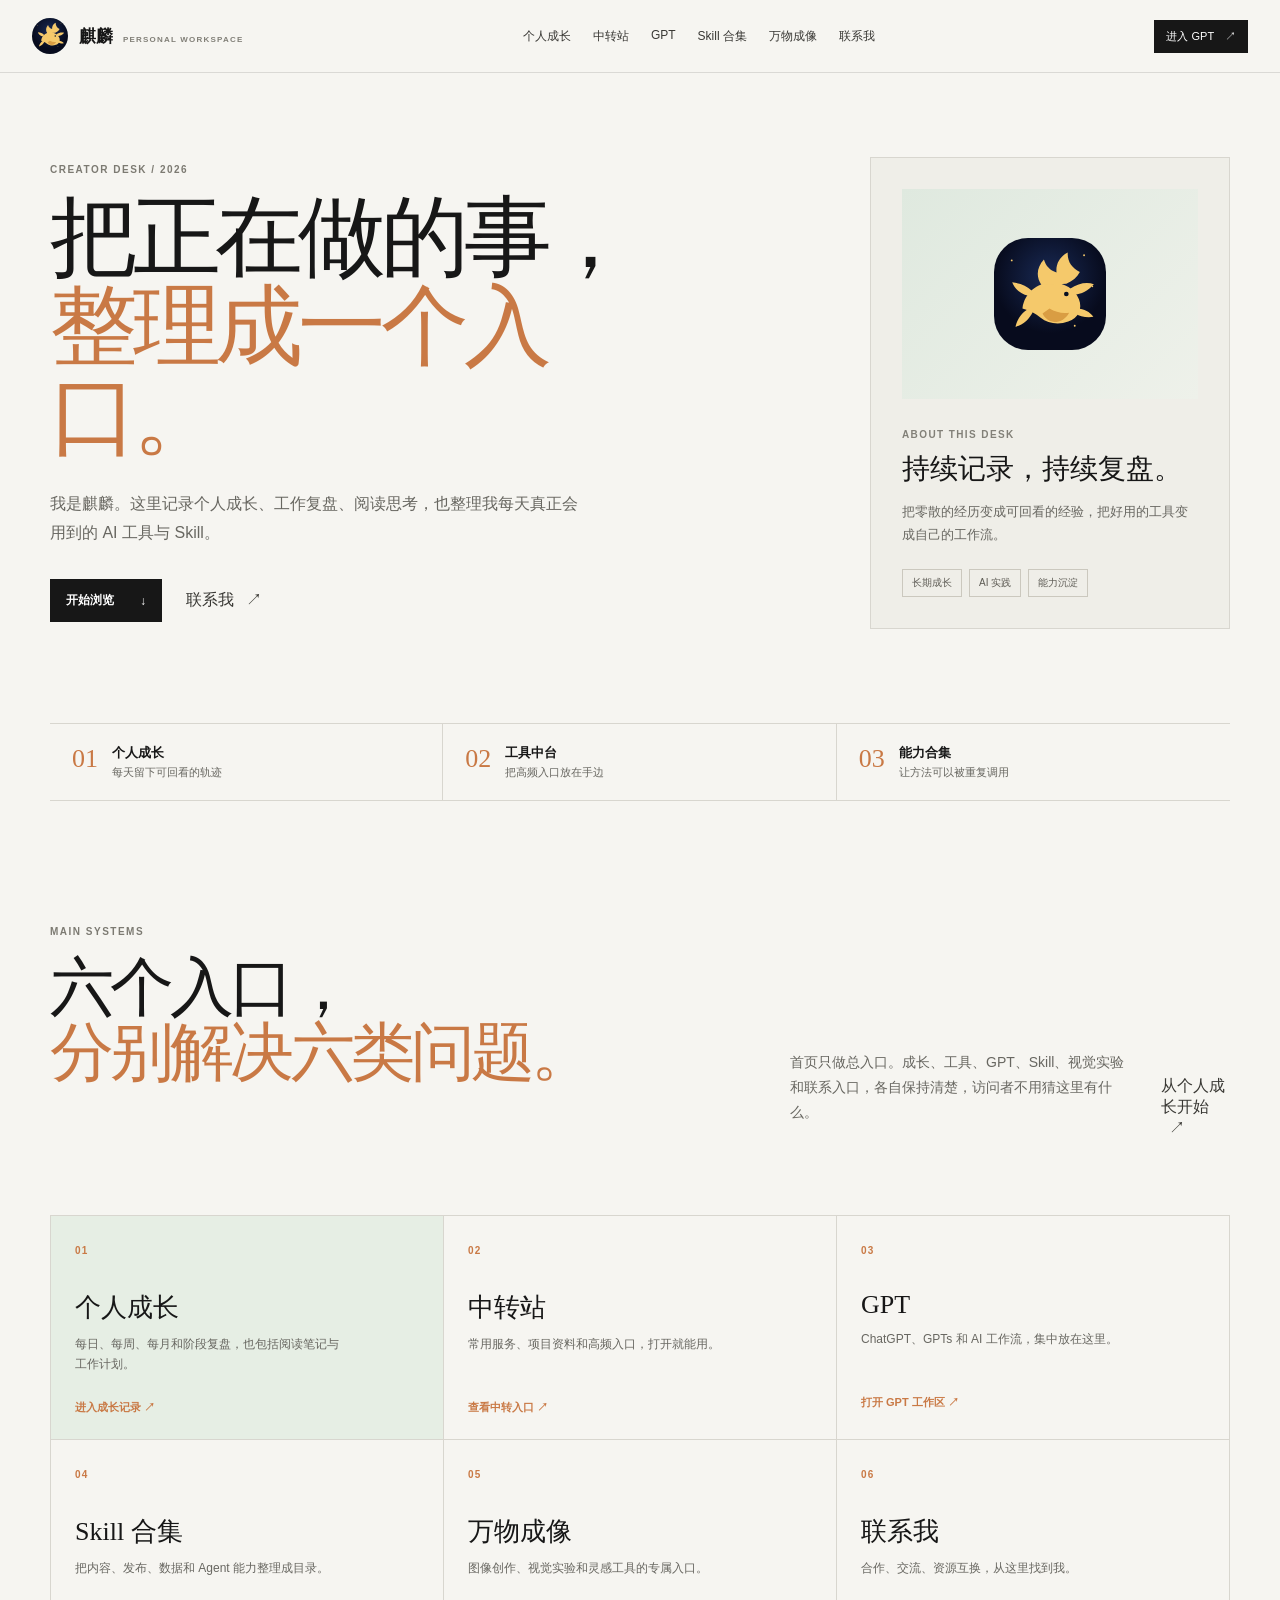
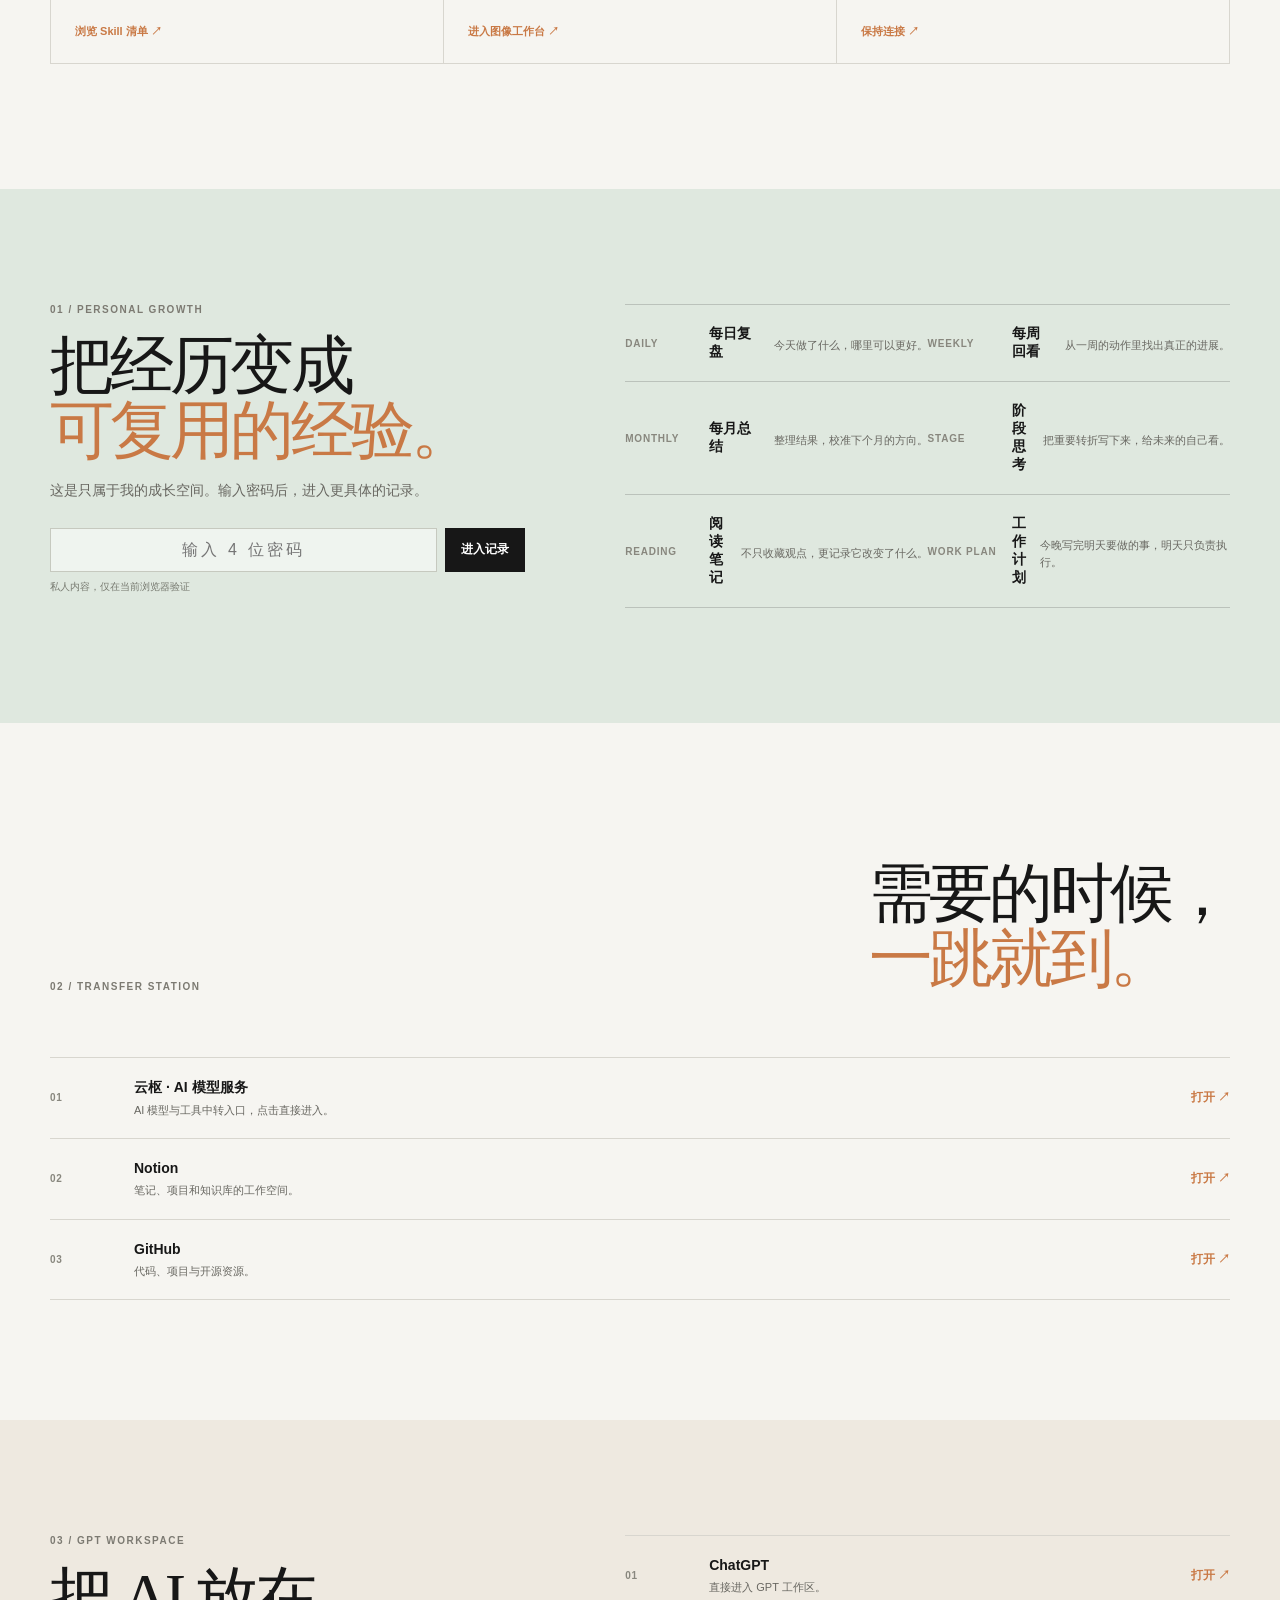
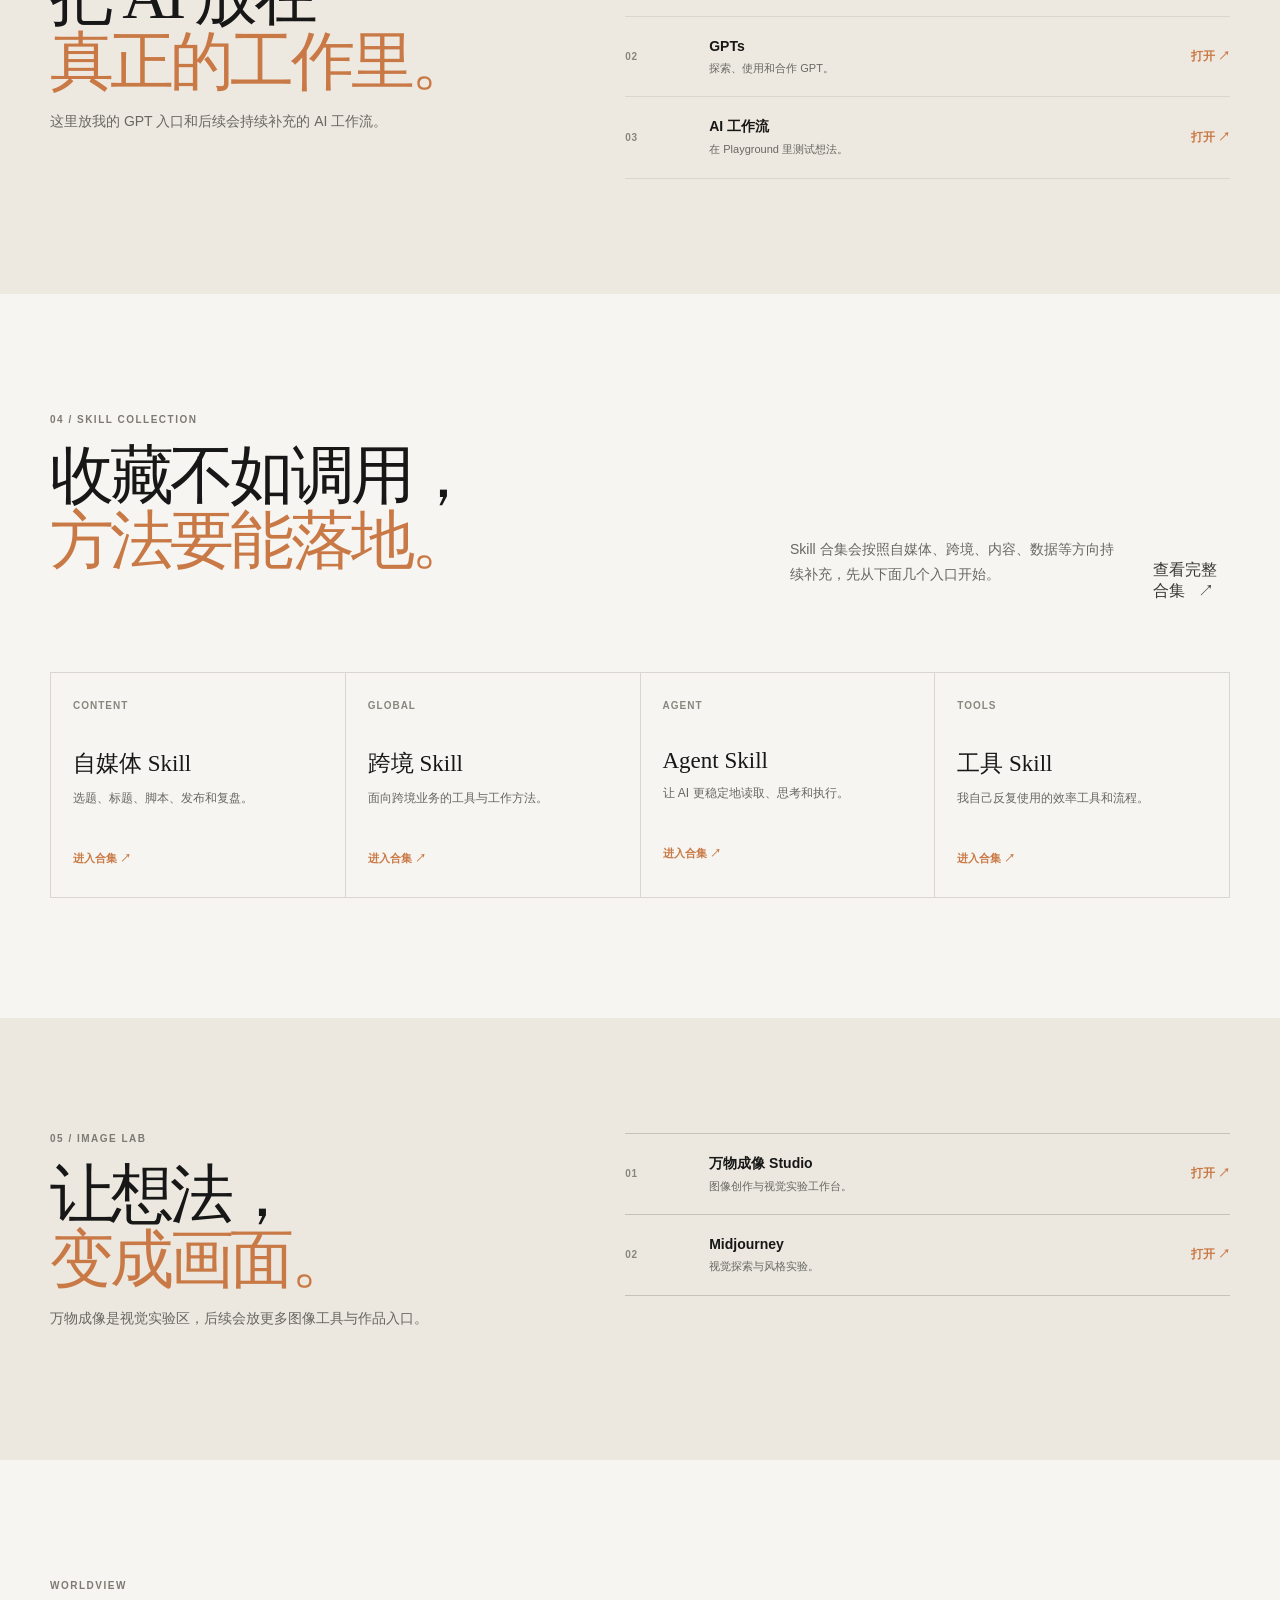
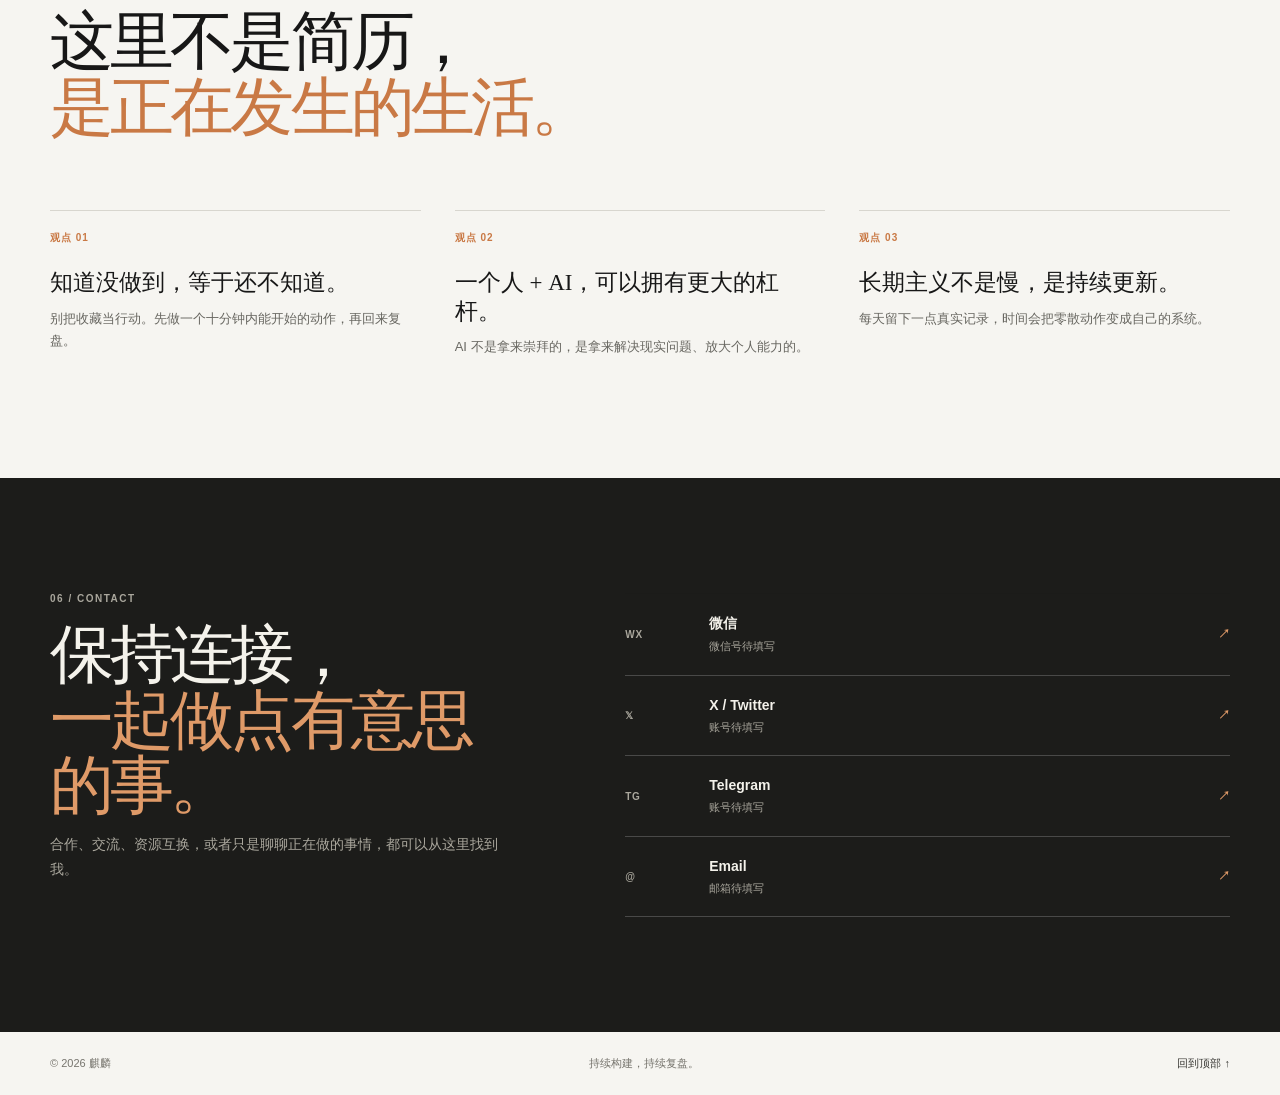
==== commit 7a33cd1a: "Redesign homepage to match creator desk reference" ====
--- a/index.html
+++ b/index.html
@@ -2,61 +2,82 @@
 <html lang="zh-CN">
 <head>
 <meta charset="UTF-8">
-<meta name="viewport" content="width=device-width,initial-scale=1.0,viewport-fit=cover">
-<meta name="description" content="麒麟的个人工作台：成长、AI、Skill、工具与连接。">
-<meta name="theme-color" content="#03040b">
-<title>麒麟 · Personal OS</title>
+<meta name="viewport" content="width=device-width,initial-scale=1.0">
+<meta name="description" content="麒麟的个人工作台：记录成长，整理工具，分享 AI 实践与可复用的 Skill。">
+<meta name="theme-color" content="#f6f5f1">
+<title>麒麟 · 个人工作台</title>
 <link rel="icon" href="./qilin-mark.svg" type="image/svg+xml">
 <link rel="stylesheet" href="./styles.css">
 </head>
 <body>
-<main class="deck" id="deck" aria-label="麒麟个人工作台">
-<header class="deck-header">
-<a class="brand" href="#slide-0" data-go="0"><img src="./qilin-mark.svg" alt="麒麟标志"><span><strong>麒麟</strong><small>PERSONAL OS</small></span></a>
-<div class="deck-meta"><span id="slide-label">01 / 05</span><span class="live-dot"></span><span>持续构建中</span></div>
+<header class="site-header">
+  <a class="brand" href="#top"><img src="./qilin-mark.svg" alt="麒麟头像"><span>麒麟<small>PERSONAL WORKSPACE</small></span></a>
+  <nav class="main-nav" aria-label="主导航">
+    <a href="#growth">个人成长</a><a href="#station">中转站</a><a href="#gpt">GPT</a><a href="#skills">Skill 合集</a><a href="#image-lab">万物成像</a><a href="#contact">联系我</a>
+  </nav>
+  <a class="nav-cta" href="#gpt">进入 GPT <span>↗</span></a>
 </header>
 
-<section class="slide is-active" id="slide-0" data-slide="0" aria-label="首页">
-<div class="slide-inner intro-slide">
-<div class="intro-copy"><p class="eyebrow">A PERSONAL OPERATING DESK / 2026</p><h1>把每天的<br><em>成长与工具</em><br>放在同一个入口。</h1><p class="lede">我是麒麟。这里记录我如何生活、工作、阅读和使用 AI，也整理真正会反复用到的入口。</p><div class="intro-actions"><button class="primary-button" type="button" data-next>开始浏览 <span>→</span></button><span class="hint">方向键 / 空格键切换</span></div></div>
-<div class="intro-card"><img src="./qilin-mark.svg" alt="麒麟标志"><p class="card-label">CURRENT MODE</p><h2>持续构建中</h2><div class="intro-tags"><span>长期复盘</span><span>AI 实践</span><span>能力沉淀</span></div><p class="card-note">记录行动，整理能力，留下可以回看的轨迹。</p></div>
-</div>
+<main id="top">
+<section class="hero section-shell">
+  <div class="hero-copy">
+    <p class="kicker">CREATOR DESK / 2026</p>
+    <h1>把正在做的事，<br><em>整理成一个入口。</em></h1>
+    <p class="hero-lede">我是麒麟。这里记录个人成长、工作复盘、阅读思考，也整理我每天真正会用到的 AI 工具与 Skill。</p>
+    <div class="hero-actions"><a class="button button-dark" href="#systems">开始浏览 <span>↓</span></a><a class="text-link" href="#contact">联系我 <span>↗</span></a></div>
+  </div>
+  <div class="hero-profile">
+    <div class="portrait-frame"><img src="./qilin-mark.svg" alt="麒麟标志"></div>
+    <p class="profile-label">ABOUT THIS DESK</p>
+    <h2>持续记录，持续复盘。</h2>
+    <p>把零散的经历变成可回看的经验，把好用的工具变成自己的工作流。</p>
+    <div class="profile-tags"><span>长期成长</span><span>AI 实践</span><span>能力沉淀</span></div>
+  </div>
 </section>
 
-<section class="slide" id="slide-1" data-slide="1" aria-label="个人成长">
-<div class="slide-inner"><div class="slide-title"><p class="eyebrow">01 / PERSONAL GROWTH</p><h2>把经历变成<br><em>可复用的经验。</em></h2><p>每日、每周、每月、阶段总结，阅读笔记和工作计划，都在这里。</p></div><div class="growth-preview"><div class="private-card"><span class="lock-icon">✦</span><div><p class="eyebrow">PRIVATE GROWTH LOG</p><h3>个人成长记录</h3><p>输入密码后进入你的复盘空间。</p></div><form id="growth-form"><input id="growth-password" type="password" inputmode="numeric" maxlength="4" placeholder="4 位密码" autocomplete="off"><button type="submit">进入</button></form><small id="growth-message">内容只在当前浏览器内验证</small></div><div class="growth-list"><span>DAILY</span><span>WEEKLY</span><span>MONTHLY</span><span>STAGE</span><span>READING</span><span>WORK PLAN</span></div></div></div>
+<section class="proof section-shell">
+  <div><strong>01</strong><span>个人成长</span><small>每天留下可回看的轨迹</small></div>
+  <div><strong>02</strong><span>工具中台</span><small>把高频入口放在手边</small></div>
+  <div><strong>03</strong><span>能力合集</span><small>让方法可以被重复调用</small></div>
 </section>
 
-<section class="slide" id="slide-2" data-slide="2" aria-label="中转站和 GPT">
-<div class="slide-inner"><div class="slide-title compact-title"><p class="eyebrow">02 / TOOLS & AI</p><h2>需要的时候，<br><em>一跳就到。</em></h2><p>把高频入口放在手边，把工具变成自己的工作流。</p></div><div class="dual-grid"><div class="panel station-panel"><div class="panel-head"><span>中转站</span><small>TRANSFER STATION</small></div><a class="resource-link" href="https://www.yun-shu.top/" target="_blank" rel="noopener"><span>01</span><div><strong>云枢 · AI 模型服务</strong><small>AI 模型与工具中转入口</small></div><b>↗</b></a><a class="resource-link" href="https://www.notion.so/" target="_blank" rel="noopener"><span>02</span><div><strong>Notion</strong><small>笔记、项目与知识库</small></div><b>↗</b></a><a class="resource-link" href="https://github.com/" target="_blank" rel="noopener"><span>03</span><div><strong>GitHub</strong><small>代码、项目与开源资源</small></div><b>↗</b></a></div><div class="panel gpt-panel"><div class="panel-head"><span>GPT</span><small>AI WORKSPACE</small></div><a class="resource-link" href="https://chatgpt.com/" target="_blank" rel="noopener"><span>01</span><div><strong>GPT 入口</strong><small>直接打开 ChatGPT</small></div><b>↗</b></a><a class="resource-link" href="https://chatgpt.com/gpts" target="_blank" rel="noopener"><span>02</span><div><strong>GPT 合作 / GPTs</strong><small>探索与合作 GPT</small></div><b>↗</b></a><a class="resource-link" href="https://platform.openai.com/playground" target="_blank" rel="noopener"><span>03</span><div><strong>AI 工作流</strong><small>在 Playground 里实验</small></div><b>↗</b></a></div></div></div>
+<section class="section-shell intro-section" id="systems">
+  <div class="section-heading"><p class="kicker">MAIN SYSTEMS</p><h2>六个入口，<br><em>分别解决六类问题。</em></h2></div>
+  <div class="section-intro"><p>首页只做总入口。成长、工具、GPT、Skill、视觉实验和联系入口，各自保持清楚，访问者不用猜这里有什么。</p><a class="text-link" href="#growth">从个人成长开始 <span>↗</span></a></div>
+  <div class="system-grid">
+    <a class="system-card featured" href="#growth"><span class="card-number">01</span><h3>个人成长</h3><p>每日、每周、每月和阶段复盘，也包括阅读笔记与工作计划。</p><b>进入成长记录 ↗</b></a>
+    <a class="system-card" href="#station"><span class="card-number">02</span><h3>中转站</h3><p>常用服务、项目资料和高频入口，打开就能用。</p><b>查看中转入口 ↗</b></a>
+    <a class="system-card" href="#gpt"><span class="card-number">03</span><h3>GPT</h3><p>ChatGPT、GPTs 和 AI 工作流，集中放在这里。</p><b>打开 GPT 工作区 ↗</b></a>
+    <a class="system-card" href="#skills"><span class="card-number">04</span><h3>Skill 合集</h3><p>把内容、发布、数据和 Agent 能力整理成目录。</p><b>浏览 Skill 清单 ↗</b></a>
+    <a class="system-card" href="#image-lab"><span class="card-number">05</span><h3>万物成像</h3><p>图像创作、视觉实验和灵感工具的专属入口。</p><b>进入图像工作台 ↗</b></a>
+    <a class="system-card" href="#contact"><span class="card-number">06</span><h3>联系我</h3><p>合作、交流、资源互换，从这里找到我。</p><b>保持连接 ↗</b></a>
+  </div>
 </section>
 
-<section class="slide" id="slide-3" data-slide="3" aria-label="Skill 合集和万物成像">
-<div class="slide-inner"><div class="slide-title compact-title"><p class="eyebrow">03 / SKILLS & IMAGE LAB</p><h2>能力和想法，<br><em>都要能被调用。</em></h2><p>把技能整理成目录，把创意直接变成画面。</p></div><div class="dual-grid"><div class="panel skill-panel"><div class="panel-head"><span>Skill 合集</span><small>OPEN SOURCE INDEX</small></div><div class="skill-search"><input id="skill-search" type="search" placeholder="搜索 Skill"><div class="filter-row"><button class="filter is-active" data-filter="all">全部</button><button class="filter" data-filter="writing">文案</button><button class="filter" data-filter="media">发布</button><button class="filter" data-filter="data">数据</button></div></div><div class="skill-items" id="skill-items"><a data-category="writing" href="https://github.com/dontbesilent2025/dbskill" target="_blank" rel="noopener"><strong>dbskill</strong><small>选题 / 标题 / 内容诊断</small><b>↗</b></a><a data-category="media" href="https://github.com/wechatsync/Wechatsync" target="_blank" rel="noopener"><strong>Wechatsync</strong><small>多平台内容同步</small><b>↗</b></a><a data-category="data" href="https://github.com/Panniantong/Agent-Reach" target="_blank" rel="noopener"><strong>Agent-Reach</strong><small>让 Agent 读取多平台信息</small><b>↗</b></a></div><a class="panel-footer-link" href="https://zimeiti-skills.netlify.app/" target="_blank" rel="noopener">查看完整 Skill 清单 ↗</a></div><div class="panel image-panel"><div class="panel-head"><span>万物成像</span><small>IMAGE LAB</small></div><div class="image-quote">让想法<br><em>变成画面。</em></div><a class="image-link" href="https://wwdesign.cn/studio/?ref=ww-yun-shutop" target="_blank" rel="noopener"><span>01</span><div><strong>万物成像 Studio</strong><small>图像创作与视觉实验工作台</small></div><b>打开 ↗</b></a><a class="image-link" href="https://www.midjourney.com/" target="_blank" rel="noopener"><span>02</span><div><strong>Midjourney</strong><small>视觉探索与风格实验</small></div><b>打开 ↗</b></a></div></div></div>
-</section>
+<section class="content-band" id="growth"><div class="section-shell content-layout">
+  <div class="section-heading"><p class="kicker">01 / PERSONAL GROWTH</p><h2>把经历变成<br><em>可复用的经验。</em></h2><p class="section-copy">这是只属于我的成长空间。输入密码后，进入更具体的记录。</p><form class="unlock-form" id="growth-form"><input id="growth-password" type="password" maxlength="4" inputmode="numeric" placeholder="输入 4 位密码"><button class="button button-dark" type="submit">进入记录</button><small id="growth-message">私人内容，仅在当前浏览器验证</small></form></div>
+  <div class="growth-topics"><a href="growth.html#daily"><span>DAILY</span><strong>每日复盘</strong><small>今天做了什么，哪里可以更好。</small></a><a href="growth.html#weekly"><span>WEEKLY</span><strong>每周回看</strong><small>从一周的动作里找出真正的进展。</small></a><a href="growth.html#monthly"><span>MONTHLY</span><strong>每月总结</strong><small>整理结果，校准下个月的方向。</small></a><a href="growth.html#stage"><span>STAGE</span><strong>阶段思考</strong><small>把重要转折写下来，给未来的自己看。</small></a><a href="growth.html#reading"><span>READING</span><strong>阅读笔记</strong><small>不只收藏观点，更记录它改变了什么。</small></a><a href="growth.html#work"><span>WORK PLAN</span><strong>工作计划</strong><small>今晚写完明天要做的事，明天只负责执行。</small></a></div>
+</div></section>
 
-<section class="slide" id="slide-4" data-slide="4" aria-label="联系我">
-<div class="slide-inner contact-slide"><div class="contact-copy"><p class="eyebrow">05 / CONTACT</p><h2>保持连接，<br><em>一起做点有意思的事。</em></h2><p>合作、交流、资源互换，或者只是聊聊正在做的事情，都可以从这里找到我。</p></div><div class="contact-panel"><a href="#" class="contact-link placeholder" data-placeholder><span>WX</span><div><strong>微信</strong><small>微信号待填写</small></div><b>↗</b></a><a href="#" class="contact-link placeholder" data-placeholder><span>𝕏</span><div><strong>X / Twitter</strong><small>账号待填写</small></div><b>↗</b></a><a href="#" class="contact-link placeholder" data-placeholder><span>TG</span><div><strong>Telegram</strong><small>账号待填写</small></div><b>↗</b></a><a href="#" class="contact-link placeholder" data-placeholder><span>@</span><div><strong>Email</strong><small>邮箱待填写</small></div><b>↗</b></a></div></div>
-</section>
+<section class="section-shell link-section" id="station"><div class="section-heading"><p class="kicker">02 / TRANSFER STATION</p><h2>需要的时候，<br><em>一跳就到。</em></h2></div><div class="link-list"><a href="https://www.yun-shu.top/" target="_blank" rel="noopener"><span>01</span><div><strong>云枢 · AI 模型服务</strong><small>AI 模型与工具中转入口，点击直接进入。</small></div><b>打开 ↗</b></a><a href="https://www.notion.so/" target="_blank" rel="noopener"><span>02</span><div><strong>Notion</strong><small>笔记、项目和知识库的工作空间。</small></div><b>打开 ↗</b></a><a href="https://github.com/" target="_blank" rel="noopener"><span>03</span><div><strong>GitHub</strong><small>代码、项目与开源资源。</small></div><b>打开 ↗</b></a></div></section>
 
-<footer class="deck-footer"><span>© 2026 麒麟</span><span>持续构建，持续复盘。</span></footer>
-<nav class="dots" aria-label="页面导航"><button class="dot is-active" data-dot="0" aria-label="第 1 屏"></button><button class="dot" data-dot="1" aria-label="第 2 屏"></button><button class="dot" data-dot="2" aria-label="第 3 屏"></button><button class="dot" data-dot="3" aria-label="第 4 屏"></button><button class="dot" data-dot="4" aria-label="第 5 屏"></button></nav>
-<div class="toast" role="status" aria-live="polite">这个联系方式还没有填写。</div>
+<section class="content-band warm" id="gpt"><div class="section-shell content-layout"><div class="section-heading"><p class="kicker">03 / GPT WORKSPACE</p><h2>把 AI 放在<br><em>真正的工作里。</em></h2><p class="section-copy">这里放我的 GPT 入口和后续会持续补充的 AI 工作流。</p></div><div class="link-list compact"><a href="https://chatgpt.com/" target="_blank" rel="noopener"><span>01</span><div><strong>ChatGPT</strong><small>直接进入 GPT 工作区。</small></div><b>打开 ↗</b></a><a href="https://chatgpt.com/gpts" target="_blank" rel="noopener"><span>02</span><div><strong>GPTs</strong><small>探索、使用和合作 GPT。</small></div><b>打开 ↗</b></a><a href="https://platform.openai.com/playground" target="_blank" rel="noopener"><span>03</span><div><strong>AI 工作流</strong><small>在 Playground 里测试想法。</small></div><b>打开 ↗</b></a></div></div></section>
+
+<section class="section-shell skills-section" id="skills"><div class="section-heading"><p class="kicker">04 / SKILL COLLECTION</p><h2>收藏不如调用，<br><em>方法要能落地。</em></h2></div><div class="section-intro"><p>Skill 合集会按照自媒体、跨境、内容、数据等方向持续补充，先从下面几个入口开始。</p><a class="text-link" href="https://zimeiti-skills.netlify.app/" target="_blank" rel="noopener">查看完整合集 <span>↗</span></a></div><div class="skill-grid"><a href="https://zimeiti-skills.netlify.app/" target="_blank" rel="noopener"><span>CONTENT</span><h3>自媒体 Skill</h3><p>选题、标题、脚本、发布和复盘。</p><b>进入合集 ↗</b></a><a href="https://zimeiti-skills.netlify.app/" target="_blank" rel="noopener"><span>GLOBAL</span><h3>跨境 Skill</h3><p>面向跨境业务的工具与工作方法。</p><b>进入合集 ↗</b></a><a href="https://zimeiti-skills.netlify.app/" target="_blank" rel="noopener"><span>AGENT</span><h3>Agent Skill</h3><p>让 AI 更稳定地读取、思考和执行。</p><b>进入合集 ↗</b></a><a href="https://zimeiti-skills.netlify.app/" target="_blank" rel="noopener"><span>TOOLS</span><h3>工具 Skill</h3><p>我自己反复使用的效率工具和流程。</p><b>进入合集 ↗</b></a></div></section>
+
+<section class="content-band image-section" id="image-lab"><div class="section-shell content-layout"><div class="section-heading"><p class="kicker">05 / IMAGE LAB</p><h2>让想法，<br><em>变成画面。</em></h2><p class="section-copy">万物成像是视觉实验区，后续会放更多图像工具与作品入口。</p></div><div class="image-links"><a href="https://wwdesign.cn/studio/?ref=ww-yun-shutop" target="_blank" rel="noopener"><span>01</span><div><strong>万物成像 Studio</strong><small>图像创作与视觉实验工作台。</small></div><b>打开 ↗</b></a><a href="https://www.midjourney.com/" target="_blank" rel="noopener"><span>02</span><div><strong>Midjourney</strong><small>视觉探索与风格实验。</small></div><b>打开 ↗</b></a></div></div></section>
+
+<section class="section-shell worldview"><div class="section-heading"><p class="kicker">WORLDVIEW</p><h2>这里不是简历，<br><em>是正在发生的生活。</em></h2></div><div class="thought-grid"><article><span>观点 01</span><h3>知道没做到，等于还不知道。</h3><p>别把收藏当行动。先做一个十分钟内能开始的动作，再回来复盘。</p></article><article><span>观点 02</span><h3>一个人 + AI，可以拥有更大的杠杆。</h3><p>AI 不是拿来崇拜的，是拿来解决现实问题、放大个人能力的。</p></article><article><span>观点 03</span><h3>长期主义不是慢，是持续更新。</h3><p>每天留下一点真实记录，时间会把零散动作变成自己的系统。</p></article></div></section>
+
+<section class="content-band contact-section" id="contact"><div class="section-shell content-layout"><div class="section-heading"><p class="kicker">06 / CONTACT</p><h2>保持连接，<br><em>一起做点有意思的事。</em></h2><p class="section-copy">合作、交流、资源互换，或者只是聊聊正在做的事情，都可以从这里找到我。</p></div><div class="contact-links"><a href="#" data-placeholder><span>WX</span><div><strong>微信</strong><small>微信号待填写</small></div><b>↗</b></a><a href="#" data-placeholder><span>𝕏</span><div><strong>X / Twitter</strong><small>账号待填写</small></div><b>↗</b></a><a href="#" data-placeholder><span>TG</span><div><strong>Telegram</strong><small>账号待填写</small></div><b>↗</b></a><a href="#" data-placeholder><span>@</span><div><strong>Email</strong><small>邮箱待填写</small></div><b>↗</b></a></div></div></section>
 </main>
+<footer class="site-footer section-shell"><span>© 2026 麒麟</span><span>持续构建，持续复盘。</span><a href="#top">回到顶部 ↑</a></footer>
+<div class="toast" role="status" aria-live="polite">联系方式还没有填写。</div>
 <script>
-const slides=[...document.querySelectorAll('.slide')],dots=[...document.querySelectorAll('.dot')],label=document.querySelector('#slide-label');let active=0;
-function goTo(index){active=(index+slides.length)%slides.length;slides.forEach((slide,i)=>{const on=i===active;slide.classList.toggle('is-active',on);slide.setAttribute('aria-hidden',String(!on));});dots.forEach((dot,i)=>dot.classList.toggle('is-active',i===active));label.textContent=String(active+1).padStart(2,'0')+' / 05';}
-function next(){goTo(active+1)}function previous(){goTo(active-1)}
-document.addEventListener('keydown',event=>{if(['ArrowRight','ArrowDown',' '].includes(event.key)){event.preventDefault();next()}if(['ArrowLeft','ArrowUp'].includes(event.key)){event.preventDefault();previous()}});
-document.querySelectorAll('[data-next]').forEach(button=>button.addEventListener('click',next));dots.forEach(dot=>dot.addEventListener('click',()=>goTo(Number(dot.dataset.dot))));
-document.querySelectorAll('[data-go]').forEach(link=>link.addEventListener('click',event=>{event.preventDefault();goTo(Number(link.dataset.go))}));
+const form=document.querySelector('#growth-form'),input=document.querySelector('#growth-password'),message=document.querySelector('#growth-message');
+form.addEventListener('submit',event=>{event.preventDefault();if(input.value==='5214'){sessionStorage.setItem('qilin-growth-unlocked','true');message.textContent='已验证，可以进入个人成长记录';message.classList.add('success');window.location.href='growth.html'}else{message.textContent='密码不正确，请重新输入';message.classList.add('error');input.select()}});
+if(sessionStorage.getItem('qilin-growth-unlocked')==='true')message.textContent='已验证，可以进入个人成长记录';
 const toast=document.querySelector('.toast');let toastTimer;document.querySelectorAll('[data-placeholder]').forEach(link=>link.addEventListener('click',event=>{event.preventDefault();toast.classList.add('is-visible');clearTimeout(toastTimer);toastTimer=setTimeout(()=>toast.classList.remove('is-visible'),2200)}));
-const growthForm=document.querySelector('#growth-form'),passwordInput=document.querySelector('#growth-password'),growthMessage=document.querySelector('#growth-message');
-growthForm.addEventListener('submit',event=>{event.preventDefault();if(passwordInput.value==='5214'){sessionStorage.setItem('qilin-growth-unlocked','true');growthMessage.textContent='已验证，可以进入个人成长';growthMessage.classList.add('success');goTo(1)}else{growthMessage.textContent='密码不正确，请重新输入';growthMessage.classList.add('error');passwordInput.select()}});
-if(sessionStorage.getItem('qilin-growth-unlocked')==='true')growthMessage.textContent='已验证，可以进入个人成长';
-const filters=[...document.querySelectorAll('.filter')],skillItems=[...document.querySelectorAll('#skill-items a')],skillSearch=document.querySelector('#skill-search');let category='all';
-function filterSkills(){const q=(skillSearch.value||'').toLowerCase();skillItems.forEach(item=>item.classList.toggle('hidden',!(category==='all'||item.dataset.category===category)||!item.textContent.toLowerCase().includes(q)))}
-filters.forEach(button=>button.addEventListener('click',()=>{filters.forEach(item=>item.classList.remove('is-active'));button.classList.add('is-active');category=button.dataset.filter;filterSkills()}));skillSearch.addEventListener('input',filterSkills);
 </script>
 </body>
 </html>
--- a/styles.css
+++ b/styles.css
@@ -1,2 +1,3 @@
-:root{--ink:#f4f6ff;--muted:#a0abc5;--line:rgba(183,204,255,.22);--blue:#8bd6ff;--gold:#f5c96b;--mint:#77e3c0;--panel:rgba(12,18,39,.78);--shadow:0 24px 80px rgba(0,0,0,.42)}
-*{box-sizing:border-box}html,body{width:100%;height:100%;margin:0;overflow:hidden;background:#03040b;color:var(--ink);font-family:Inter,"Aeonik","Microsoft YaHei",sans-serif}body{background:radial-gradient(circle at 52% -18%,#1c3671 0,#080d23 42%,#03040b 100%)}body:before{content:"";position:fixed;inset:0;z-index:0;pointer-events:none;opacity:.6;background-image:radial-gradient(circle at 7% 18%,#fff 0 1px,transparent 1.5px),radial-gradient(circle at 29% 9%,#8bd6ff 0 1px,transparent 1.5px),radial-gradient(circle at 67% 20%,#fff 0 1px,transparent 1.5px),radial-gradient(circle at 90% 13%,#bce9ff 0 1px,transparent 1.5px),radial-gradient(circle at 18% 77%,#fff 0 1px,transparent 1.5px),radial-gradient(circle at 79% 74%,#fff 0 1px,transparent 1.5px);background-size:320px 280px,430px 350px,520px 420px,400px 370px,480px 410px,590px 450px}.deck{position:relative;width:100%;height:100%;min-height:100svh;overflow:hidden}.deck-header{position:absolute;top:0;left:0;right:0;z-index:20;display:flex;align-items:center;justify-content:space-between;padding:24px 36px}.brand{display:flex;align-items:center;gap:10px;color:var(--ink);text-decoration:none}.brand img{width:35px;height:35px;border-radius:11px}.brand span{display:flex;align-items:baseline;gap:9px}.brand strong{font-size:15px}.brand small{color:#91a4c9;font-size:9px;letter-spacing:.14em}.deck-meta{display:flex;align-items:center;gap:9px;color:#91a4c9;font-size:10px;letter-spacing:.1em;text-transform:uppercase}.live-dot{width:7px;height:7px;border-radius:50%;background:var(--mint);box-shadow:0 0 0 4px rgba(119,227,192,.12)}.slide{position:absolute;inset:0;z-index:0;display:flex;align-items:center;opacity:0;pointer-events:none;transition:opacity .35s ease-in-out;background:#03040b}.slide.is-active{z-index:10;opacity:1;pointer-events:auto}.slide-inner{width:min(1180px,calc(100% - 72px));height:min(690px,calc(100% - 150px));margin:60px auto 48px;display:grid;align-content:center}.intro-slide{grid-template-columns:1.1fr .9fr;gap:80px}.eyebrow{margin:0;color:#91a4c9;font-size:10px;font-weight:850;letter-spacing:.15em}.intro-copy h1,.slide-title h2,.contact-copy h2{margin:18px 0 0;font-family:Georgia,"Microsoft YaHei",serif;font-size:clamp(48px,7vw,94px);font-weight:500;letter-spacing:-.055em;line-height:.98}.intro-copy em,.slide-title em,.contact-copy em,.image-quote em{color:var(--gold);font-style:normal}.lede,.slide-title>p:not(.eyebrow),.contact-copy>p:last-child{max-width:540px;margin:26px 0 0;color:var(--muted);font-size:16px;line-height:1.7}.intro-actions{display:flex;align-items:center;gap:18px;margin-top:31px}.primary-button{display:inline-flex;align-items:center;gap:34px;border:0;background:var(--gold);color:#0a1022;padding:13px 17px;font:inherit;font-size:13px;font-weight:850;cursor:pointer}.primary-button:hover{background:#fff0ba}.hint{color:#7988a6;font-size:11px}.intro-card,.panel,.private-card{border:1px solid var(--line);background:var(--panel);box-shadow:var(--shadow);backdrop-filter:blur(18px)}.intro-card{justify-self:end;width:min(100%,380px);padding:30px}.intro-card img{width:88px;height:88px;margin-bottom:43px;border-radius:25px}.card-label,.panel-head small{color:#8295bc;font-size:10px;font-weight:800;letter-spacing:.12em}.intro-card h2{margin:9px 0 0;font-size:31px}.intro-tags{display:flex;flex-wrap:wrap;gap:7px;margin-top:20px}.intro-tags span{padding:6px 9px;border:1px solid var(--line);color:#b5c7e6;font-size:11px}.card-note{margin:36px 0 0;color:var(--muted);font-size:13px;line-height:1.7}.slide-title{max-width:680px}.slide-title h2{font-size:clamp(42px,6vw,76px)}.compact-title{align-self:end;margin-bottom:25px}.growth-preview{display:grid;grid-template-columns:1fr .75fr;gap:12px;align-items:stretch}.private-card{display:grid;grid-template-columns:auto 1fr;gap:0 16px;align-items:center;padding:24px}.lock-icon{display:grid;place-items:center;width:44px;height:44px;border:1px solid var(--gold);border-radius:50%;color:var(--gold);font-size:20px;grid-row:span 2}.private-card h3{margin:7px 0 4px;font-size:24px}.private-card p:not(.eyebrow){margin:0;color:var(--muted);font-size:12px}.private-card form{grid-column:1/-1;display:flex;gap:7px;margin-top:22px}.private-card input{min-width:0;flex:1;border:1px solid var(--line);background:#060a18;color:var(--ink);padding:10px 12px;text-align:center;letter-spacing:.25em;outline:none;font:inherit;font-size:12px}.private-card input:focus{border-color:var(--gold)}.private-card button{border:0;background:var(--gold);color:#0a1022;padding:0 15px;font:inherit;font-size:12px;font-weight:850;cursor:pointer}.private-card>small{grid-column:1/-1;margin-top:10px;color:#7586a8;font-size:10px}.private-card>small.success{color:var(--mint)}.private-card>small.error{color:var(--orange)}.growth-list{display:grid;grid-template-columns:repeat(2,1fr);gap:1px;padding:1px;background:var(--line)}.growth-list span{display:flex;align-items:center;justify-content:center;min-height:70px;background:rgba(11,18,40,.85);color:#8fa3c6;font-size:10px;letter-spacing:.11em}.dual-grid{display:grid;grid-template-columns:1fr 1fr;gap:14px}.panel{padding:20px}.panel-head{display:flex;align-items:baseline;justify-content:space-between;padding-bottom:15px;border-bottom:1px solid var(--line)}.panel-head span{font-family:Georgia,"Microsoft YaHei",serif;font-size:27px}.resource-link,.image-link{display:grid;grid-template-columns:29px 1fr auto;gap:13px;align-items:center;padding:17px 0;border-bottom:1px solid var(--line);color:var(--ink);text-decoration:none}.resource-link:last-child,.image-link:last-child{border-bottom:0}.resource-link:hover,.image-link:hover{color:var(--gold);padding-left:7px}.resource-link>span,.image-link>span{color:#7387ad;font-size:11px}.resource-link strong,.image-link strong{display:block;font-size:14px}.resource-link small,.image-link small{display:block;margin-top:3px;color:var(--muted);font-size:11px}.resource-link>b,.image-link>b{color:var(--gold);font-size:17px}.gpt-panel{background:rgba(20,34,67,.78)}.skill-panel{background:rgba(23,22,51,.78)}.image-panel{background:rgba(39,25,43,.8)}.skill-search{padding:14px 0;border-bottom:1px solid var(--line)}.skill-search input{width:100%;border:1px solid var(--line);background:rgba(0,0,0,.18);color:var(--ink);padding:9px 11px;outline:none;font:inherit;font-size:12px}.filter-row{display:flex;flex-wrap:wrap;gap:6px;margin-top:9px}.filter{border:1px solid var(--line);background:transparent;color:var(--muted);padding:5px 8px;font:inherit;font-size:10px;cursor:pointer}.filter.is-active,.filter:hover{border-color:var(--gold);color:var(--gold);background:rgba(245,201,107,.1)}.skill-items a{display:grid;grid-template-columns:1fr auto;gap:4px;padding:13px 0;border-bottom:1px solid var(--line);color:var(--ink);text-decoration:none}.skill-items a:hover{color:var(--gold)}.skill-items a.hidden{display:none}.skill-items strong{font-size:13px}.skill-items small{grid-column:1;color:var(--muted);font-size:11px}.skill-items b{grid-column:2;grid-row:1/3;color:var(--gold)}.panel-footer-link{display:block;margin-top:13px;color:var(--gold);font-size:11px;text-decoration:none}.image-quote{padding:30px 0 35px;font-family:Georgia,"Microsoft YaHei",serif;font-size:35px;line-height:1.08}.contact-slide{grid-template-columns:1fr .8fr;gap:90px}.contact-copy h2{font-size:clamp(42px,6vw,76px)}.contact-panel{align-self:center;border-top:1px solid var(--line)}.contact-link{display:grid;grid-template-columns:35px 1fr auto;gap:14px;align-items:center;padding:17px 0;border-bottom:1px solid var(--line);color:var(--ink);text-decoration:none}.contact-link:hover{color:var(--gold);padding-left:8px}.contact-link>span{display:grid;place-items:center;width:28px;height:28px;border:1px solid var(--line);font-size:9px}.contact-link strong{display:block;font-size:14px}.contact-link small{color:var(--muted);font-size:11px}.contact-link b{color:var(--gold)}.deck-footer{position:absolute;bottom:22px;left:36px;right:36px;z-index:20;display:flex;justify-content:space-between;color:#617397;font-size:10px}.dots{position:absolute;bottom:20px;left:50%;z-index:20;display:flex;gap:8px;align-items:center;transform:translateX(-50%)}.dot{width:8px;height:8px;padding:0;border:0;border-radius:999px;background:rgba(255,255,255,.4);cursor:pointer;transition:all .3s}.dot.is-active{width:24px;height:8px;background:#fff}.toast{position:fixed;right:22px;bottom:48px;z-index:30;padding:12px 15px;border:1px solid var(--line);background:#0d1530;color:var(--ink);font-size:12px;opacity:0;transform:translateY(10px);pointer-events:none;transition:.2s}.toast.is-visible{opacity:1;transform:translateY(0)}@media(max-width:760px){.deck-header{padding:17px 18px}.deck-meta{font-size:9px}.slide-inner{width:calc(100% - 36px);height:calc(100% - 130px);margin:54px auto 35px}.intro-slide,.contact-slide{grid-template-columns:1fr;gap:20px}.intro-copy h1{font-size:48px}.lede{font-size:13px;margin-top:18px}.intro-card{justify-self:stretch;width:auto;padding:18px}.intro-card img{width:54px;height:54px;margin-bottom:18px}.card-note{margin-top:15px}.compact-title{margin-bottom:15px}.slide-title h2,.contact-copy h2{font-size:40px}.slide-title>p:not(.eyebrow),.contact-copy>p:last-child{margin-top:14px;font-size:12px}.growth-preview,.dual-grid{grid-template-columns:1fr}.growth-list{display:none}.private-card{padding:17px}.private-card h3{font-size:19px}.panel{padding:15px}.panel-head span{font-size:22px}.resource-link,.image-link{padding:10px 0}.image-quote{padding:15px 0 18px;font-size:27px}.contact-panel{align-self:start}.deck-footer{left:18px;right:18px;bottom:15px}.dots{bottom:14px}}+:root{--paper:#f6f5f1;--ink:#171717;--muted:#686761;--line:#d8d6cf;--accent:#c97945;--soft:#eeeae1;--green:#dfe8df}*{box-sizing:border-box}html{scroll-behavior:smooth}body{margin:0;background:var(--paper);color:var(--ink);font-family:Arial,"Microsoft YaHei",sans-serif}a{color:inherit}button,input{font:inherit}.section-shell{width:min(1180px,calc(100% - 64px));margin:0 auto}.site-header{position:sticky;top:0;z-index:20;display:flex;align-items:center;justify-content:space-between;gap:22px;padding:18px 32px;border-bottom:1px solid rgba(23,23,23,.12);background:rgba(246,245,241,.92);backdrop-filter:blur(14px)}.brand{display:flex;align-items:center;gap:11px;text-decoration:none;white-space:nowrap;font-size:17px;font-weight:700}.brand img{width:36px;height:36px;border-radius:50%;background:#e5efe5}.brand span{display:flex;align-items:baseline;gap:10px}.brand small{color:#817f77;font-size:8px;font-weight:700;letter-spacing:.15em}.main-nav{display:flex;justify-content:center;gap:22px;font-size:12px}.main-nav a,.text-link,.site-footer a{color:#393834;text-decoration:none}.main-nav a:hover,.text-link:hover,.site-footer a:hover{color:var(--accent)}.nav-cta{padding:9px 12px;background:var(--ink);color:#fff;text-decoration:none;font-size:11px}.nav-cta span,.text-link span{margin-left:8px}.hero{display:grid;grid-template-columns:1.1fr .9fr;gap:90px;align-items:center;min-height:650px;padding:82px 0 92px}.kicker{margin:0;color:#7c7a72;font-size:10px;font-weight:800;letter-spacing:.15em}.hero h1,.section-heading h2{margin:18px 0 0;font-family:Georgia,"Microsoft YaHei",serif;font-size:clamp(48px,7vw,88px);font-weight:500;letter-spacing:-.06em;line-height:1.02}.hero h1 em,.section-heading h2 em{color:var(--accent);font-style:normal}.hero-lede{max-width:530px;margin:28px 0 0;color:var(--muted);font-size:16px;line-height:1.8}.hero-actions{display:flex;align-items:center;gap:24px;margin-top:32px}.button{display:inline-flex;align-items:center;gap:26px;border:0;padding:13px 16px;text-decoration:none;font-size:12px;font-weight:700;cursor:pointer}.button-dark{background:var(--ink);color:#fff}.button-dark:hover{background:var(--accent)}.hero-profile{justify-self:end;width:min(100%,360px);padding:31px;border:1px solid var(--line);background:#efeee8}.portrait-frame{display:grid;place-items:center;width:100%;height:210px;background:linear-gradient(135deg,#dfe9df,#eef1ea);margin-bottom:30px}.portrait-frame img{width:112px;height:112px;border-radius:34px}.profile-label{color:#828078;font-size:10px;font-weight:800;letter-spacing:.14em}.hero-profile h2{margin:10px 0 0;font-family:Georgia,"Microsoft YaHei",serif;font-size:28px;font-weight:500}.hero-profile>p:not(.profile-label){color:var(--muted);font-size:13px;line-height:1.7}.profile-tags{display:flex;flex-wrap:wrap;gap:7px;margin-top:23px}.profile-tags span{padding:6px 9px;border:1px solid #cbc8be;color:#5d5b54;font-size:10px}.proof{display:grid;grid-template-columns:repeat(3,1fr);border-top:1px solid var(--line);border-bottom:1px solid var(--line)}.proof div{display:grid;grid-template-columns:auto 1fr;gap:3px 14px;padding:20px 22px;border-right:1px solid var(--line)}.proof div:last-child{border-right:0}.proof strong{grid-row:span 2;color:var(--accent);font-family:Georgia,serif;font-size:26px;font-weight:400}.proof span{font-size:13px;font-weight:700}.proof small{color:var(--muted);font-size:11px}.intro-section{padding:125px 0}.intro-section,.skills-section,.worldview{position:relative}.intro-section>.section-heading,.skills-section>.section-heading,.worldview>.section-heading{max-width:620px}.section-heading h2{font-size:clamp(42px,5vw,66px)}.section-intro{display:flex;align-items:end;justify-content:space-between;gap:35px;margin-top:-50px;margin-left:auto;max-width:440px}.section-intro p,.section-copy{color:var(--muted);font-size:14px;line-height:1.8}.system-grid{display:grid;grid-template-columns:repeat(3,1fr);gap:0;margin-top:76px;border-top:1px solid var(--line);border-left:1px solid var(--line)}.system-card{min-height:220px;padding:24px;border-right:1px solid var(--line);border-bottom:1px solid var(--line);text-decoration:none;transition:background .2s,transform .2s}.system-card:hover{background:#ede9df;transform:translateY(-3px)}.system-card.featured{background:#e6eee4}.card-number{color:var(--accent);font-size:10px;font-weight:800;letter-spacing:.12em}.system-card h3{margin:32px 0 10px;font-family:Georgia,"Microsoft YaHei",serif;font-size:26px;font-weight:500}.system-card p{max-width:270px;min-height:41px;margin:0;color:var(--muted);font-size:12px;line-height:1.65}.system-card b{display:block;margin-top:24px;color:var(--accent);font-size:11px}.content-band{background:var(--green);padding:115px 0}.content-band.warm{background:#eee9e0}.content-band.image-section{background:#ece8df}.content-layout{display:grid;grid-template-columns:.88fr 1.12fr;gap:100px;align-items:start}.content-layout .section-heading{position:sticky;top:115px}.unlock-form{display:grid;grid-template-columns:1fr auto;gap:8px;margin-top:25px}.unlock-form input{min-width:0;border:1px solid #c6c9bf;background:rgba(255,255,255,.5);padding:12px;text-align:center;outline:0;letter-spacing:.2em}.unlock-form input:focus{border-color:var(--accent)}.unlock-form small{grid-column:1/-1;color:#777a70;font-size:10px}.unlock-form small.success{color:#467055}.unlock-form small.error{color:#a75042}.growth-topics{display:grid;grid-template-columns:repeat(2,1fr);border-top:1px solid rgba(23,23,23,.18)}.growth-topics a,.link-list a,.image-links a,.contact-links a{display:grid;grid-template-columns:70px 1fr auto;gap:14px;align-items:center;padding:20px 0;border-bottom:1px solid rgba(23,23,23,.18);text-decoration:none}.growth-topics a:hover,.link-list a:hover,.image-links a:hover,.contact-links a:hover{color:var(--accent)}.growth-topics span,.link-list>a>span,.image-links>a>span,.contact-links>a>span{color:#88877e;font-size:10px;font-weight:800;letter-spacing:.08em}.growth-topics strong,.link-list strong,.image-links strong,.contact-links strong{font-size:14px}.growth-topics small,.link-list small,.image-links small,.contact-links small{display:block;margin-top:5px;color:var(--muted);font-size:11px;line-height:1.5}.growth-topics a>b,.link-list a>b,.image-links a>b,.contact-links a>b{color:var(--accent);font-size:16px}.link-section{padding:120px 0}.link-section .section-heading{display:flex;align-items:end;justify-content:space-between;gap:30px}.link-list{margin-top:65px;border-top:1px solid var(--line)}.link-list a{grid-template-columns:70px 1fr auto;border-bottom-color:var(--line)}.link-list a>b,.image-links a>b,.contact-links a>b{font-size:12px}.compact{margin-top:0}.skills-section{padding:120px 0}.skill-grid{display:grid;grid-template-columns:repeat(4,1fr);gap:0;margin-top:70px;border-top:1px solid var(--line);border-left:1px solid var(--line)}.skill-grid a{min-height:225px;padding:22px;border-right:1px solid var(--line);border-bottom:1px solid var(--line);text-decoration:none}.skill-grid a:hover{background:#ebe8df}.skill-grid span{color:#88877e;font-size:10px;font-weight:800;letter-spacing:.1em}.skill-grid h3{margin:35px 0 10px;font-family:Georgia,"Microsoft YaHei",serif;font-size:23px;font-weight:500}.skill-grid p{min-height:39px;margin:0;color:var(--muted);font-size:12px;line-height:1.6}.skill-grid b{display:block;margin-top:23px;color:var(--accent);font-size:11px}.image-links,.contact-links{border-top:1px solid rgba(23,23,23,.18)}.worldview{padding:120px 0}.thought-grid{display:grid;grid-template-columns:repeat(3,1fr);gap:34px;margin-top:70px}.thought-grid article{padding-top:16px;border-top:1px solid var(--line)}.thought-grid span{color:var(--accent);font-size:10px;font-weight:800;letter-spacing:.1em}.thought-grid h3{margin:24px 0 10px;font-family:Georgia,"Microsoft YaHei",serif;font-size:23px;font-weight:500;line-height:1.25}.thought-grid p{margin:0;color:var(--muted);font-size:13px;line-height:1.7}.contact-section{background:#1c1c1a;color:#f4f2eb}.contact-section .kicker,.contact-section .section-copy,.contact-links small{color:#aaa79d}.contact-section .section-heading h2 em{color:#df9a68}.contact-links a{border-bottom-color:rgba(255,255,255,.2)}.contact-links a:hover{color:#df9a68}.contact-links a>span{color:#aaa79d}.contact-links a>b{color:#df9a68}.site-footer{display:flex;justify-content:space-between;gap:20px;padding:24px 0;color:#77756e;font-size:11px}.toast{position:fixed;right:24px;bottom:24px;z-index:30;padding:12px 15px;background:#252522;color:#fff;font-size:12px;opacity:0;transform:translateY(10px);pointer-events:none;transition:.2s}.toast.is-visible{opacity:1;transform:translateY(0)}
+@media(max-width:900px){.site-header{padding:15px 18px}.main-nav{display:none}.section-shell{width:calc(100% - 36px)}.hero{grid-template-columns:1fr;gap:45px;min-height:auto;padding:80px 0 70px}.hero h1{font-size:54px}.hero-profile{justify-self:stretch;width:auto}.proof{grid-template-columns:1fr}.proof div{border-right:0;border-bottom:1px solid var(--line)}.proof div:last-child{border-bottom:0}.intro-section,.link-section,.skills-section,.worldview{padding:78px 0}.section-intro{display:block;margin:25px 0 0;max-width:100%}.section-intro .text-link{display:inline-block;margin-top:14px}.system-grid,.skill-grid{grid-template-columns:1fr 1fr;margin-top:45px}.system-card{min-height:200px}.content-band{padding:78px 0}.content-layout{grid-template-columns:1fr;gap:45px}.content-layout .section-heading{position:static}.growth-topics{grid-template-columns:1fr 1fr}.link-section .section-heading{display:block}.link-section .section-heading .text-link{display:inline-block;margin-top:20px}.thought-grid{grid-template-columns:1fr;margin-top:45px;gap:30px}.site-footer{flex-wrap:wrap}}
+@media(max-width:560px){.hero h1,.section-heading h2{font-size:43px}.hero-lede{font-size:14px}.hero-actions{gap:16px}.system-grid,.skill-grid,.growth-topics{grid-template-columns:1fr}.system-card{min-height:auto}.system-card h3{margin-top:23px}.growth-topics a,.link-list a,.image-links a,.contact-links a{grid-template-columns:52px 1fr auto;padding:15px 0}.unlock-form{grid-template-columns:1fr}.unlock-form .button{justify-content:center}.site-footer{display:grid;grid-template-columns:1fr}.site-footer a{order:-1}}
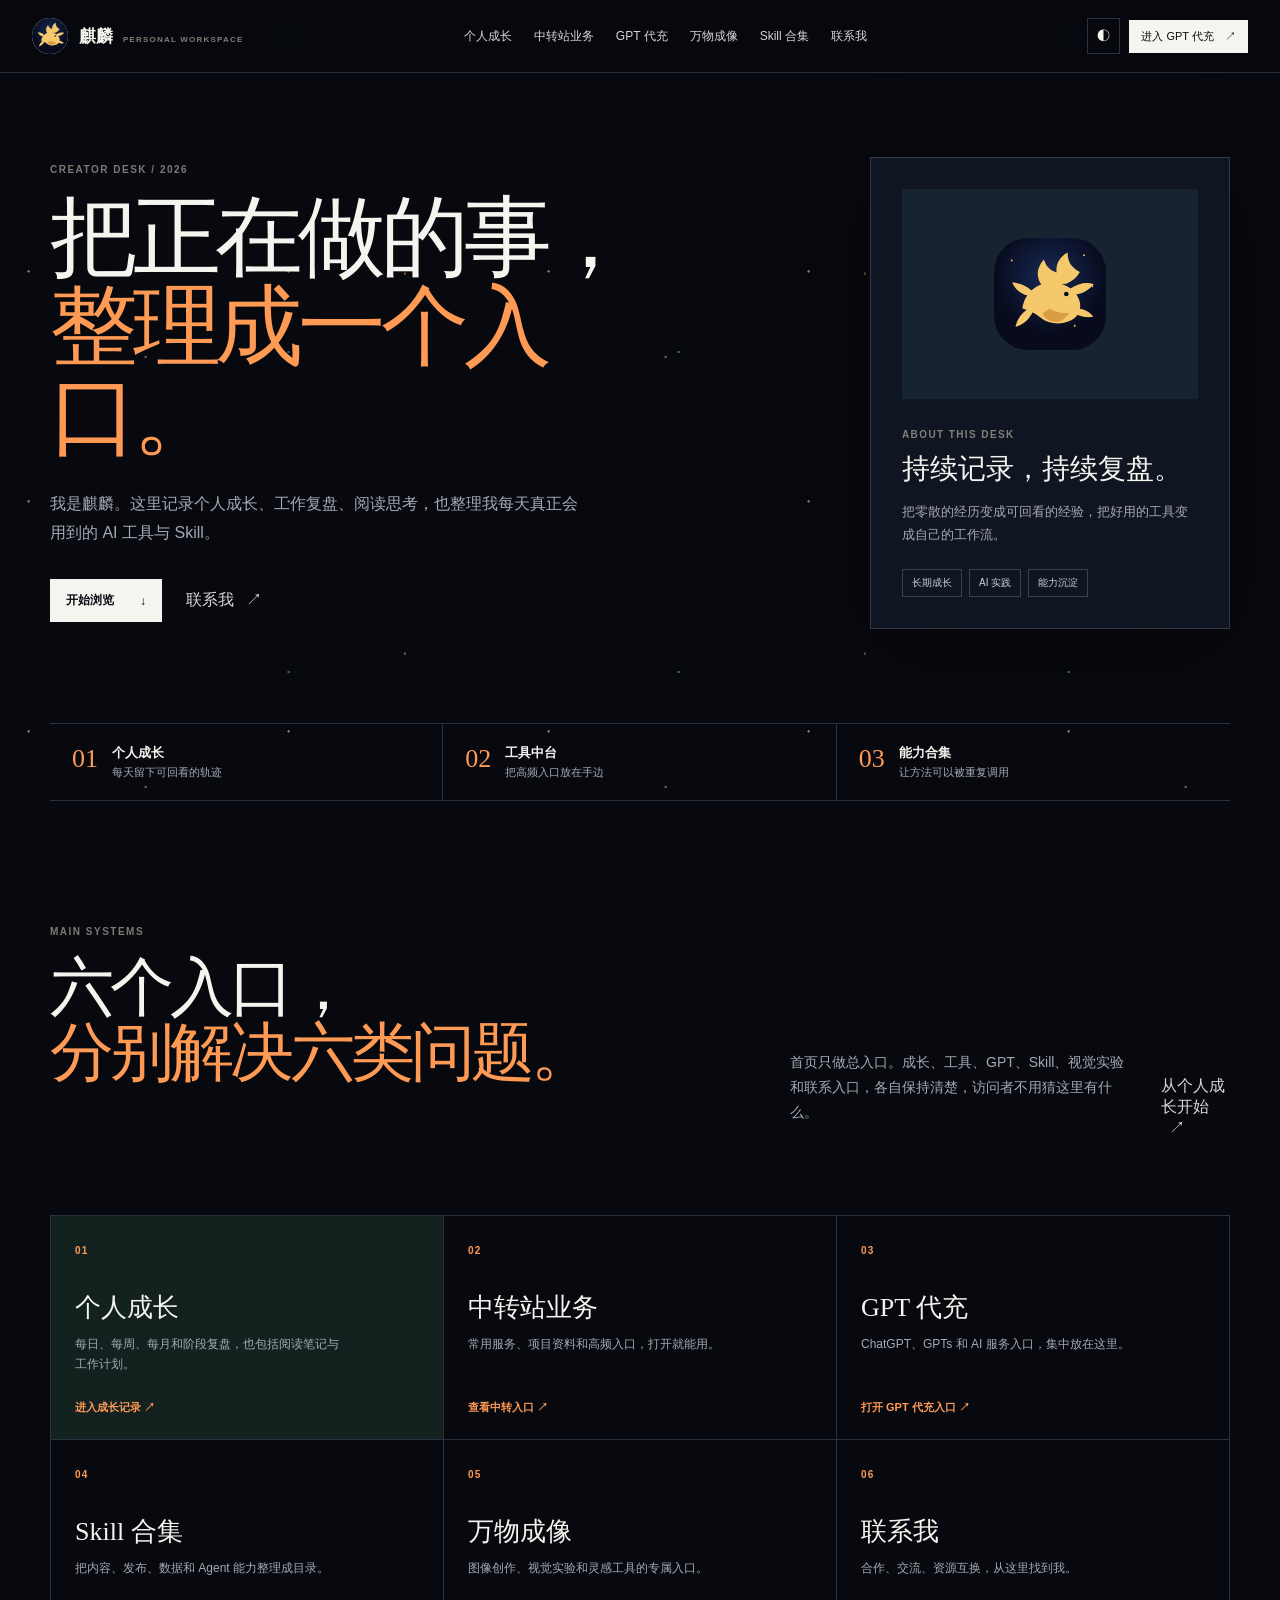
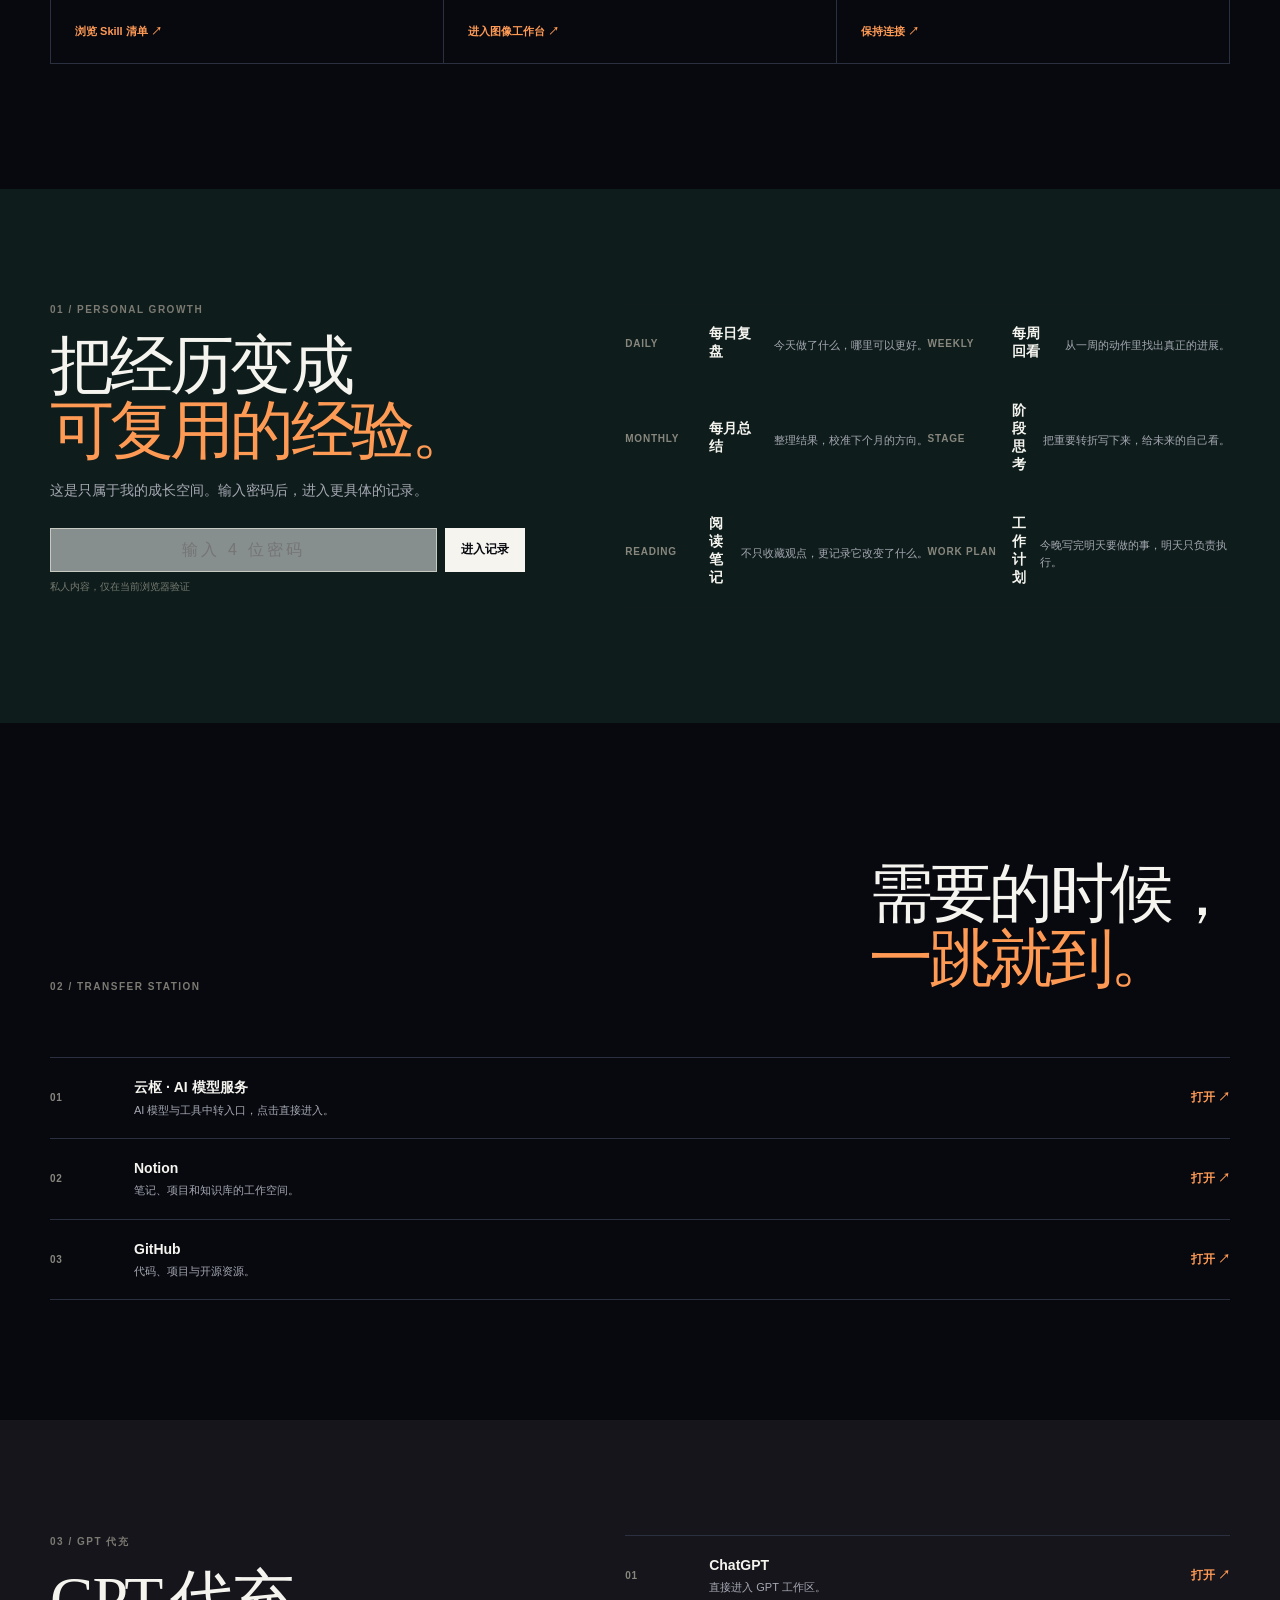
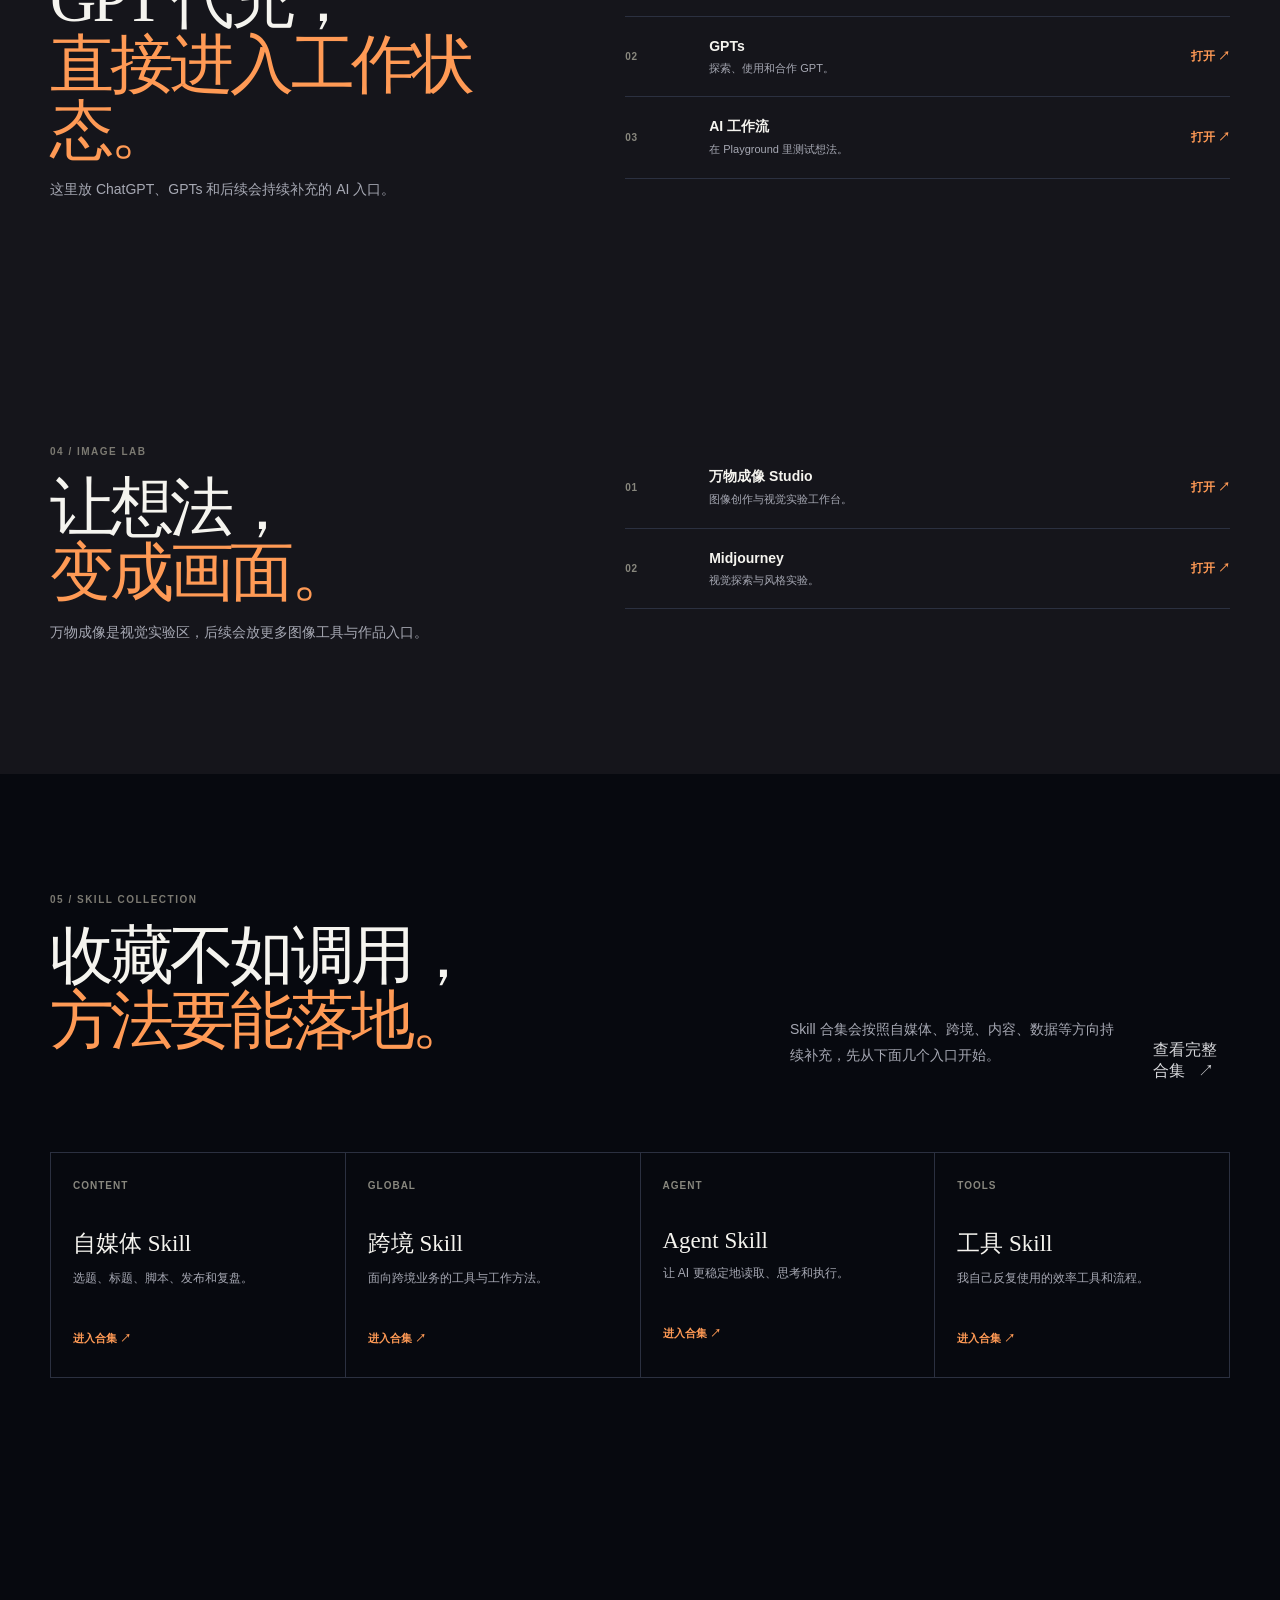
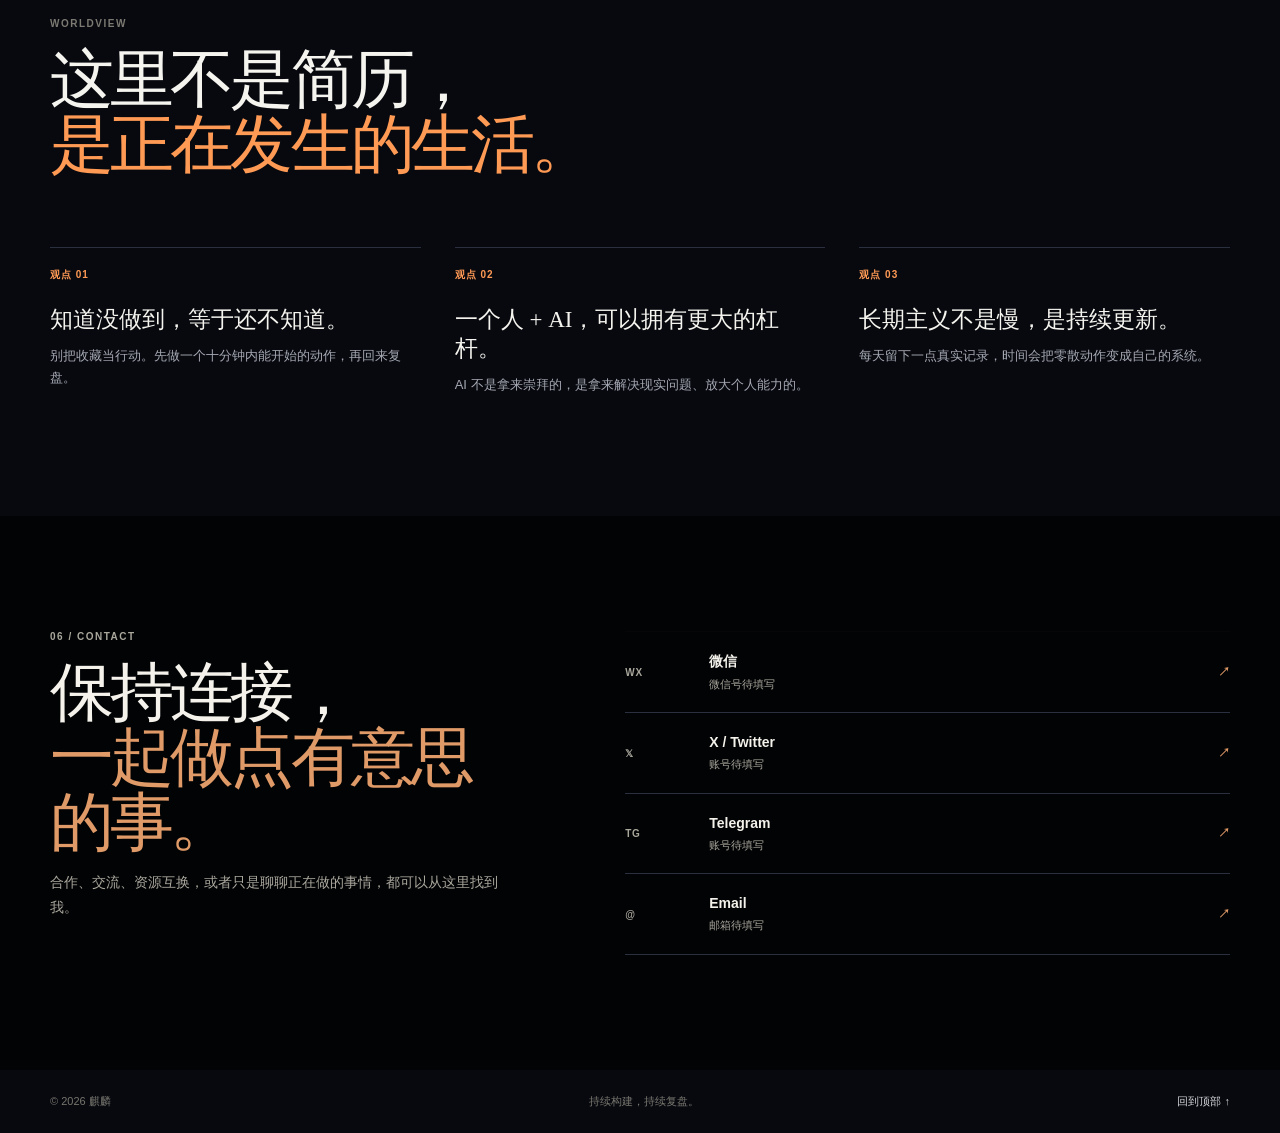
==== commit 0c5fd66c: "Upgrade growth editor and add encrypted GitHub sync" ====
--- a/index.html
+++ b/index.html
@@ -13,9 +13,9 @@
 <header class="site-header">
   <a class="brand" href="#top"><img src="./qilin-mark.svg" alt="麒麟头像"><span>麒麟<small>PERSONAL WORKSPACE</small></span></a>
   <nav class="main-nav" aria-label="主导航">
-    <a href="#growth">个人成长</a><a href="#station">中转站</a><a href="#gpt">GPT</a><a href="#skills">Skill 合集</a><a href="#image-lab">万物成像</a><a href="#contact">联系我</a>
+    <a href="#growth">个人成长</a><a href="#station">中转站业务</a><a href="#gpt">GPT 代充</a><a href="#image-lab">万物成像</a><a href="#skills">Skill 合集</a><a href="#contact">联系我</a>
   </nav>
-  <a class="nav-cta" href="#gpt">进入 GPT <span>↗</span></a>
+  <div class="header-tools"><button class="theme-toggle" id="theme-toggle" type="button" aria-label="切换日夜模式"><span>☼</span><span>◐</span></button><a class="nav-cta" href="#gpt">进入 GPT 代充 <span>↗</span></a></div>
 </header>
 
 <main id="top">
@@ -46,8 +46,8 @@
   <div class="section-intro"><p>首页只做总入口。成长、工具、GPT、Skill、视觉实验和联系入口，各自保持清楚，访问者不用猜这里有什么。</p><a class="text-link" href="#growth">从个人成长开始 <span>↗</span></a></div>
   <div class="system-grid">
     <a class="system-card featured" href="#growth"><span class="card-number">01</span><h3>个人成长</h3><p>每日、每周、每月和阶段复盘，也包括阅读笔记与工作计划。</p><b>进入成长记录 ↗</b></a>
-    <a class="system-card" href="#station"><span class="card-number">02</span><h3>中转站</h3><p>常用服务、项目资料和高频入口，打开就能用。</p><b>查看中转入口 ↗</b></a>
-    <a class="system-card" href="#gpt"><span class="card-number">03</span><h3>GPT</h3><p>ChatGPT、GPTs 和 AI 工作流，集中放在这里。</p><b>打开 GPT 工作区 ↗</b></a>
+    <a class="system-card" href="#station"><span class="card-number">02</span><h3>中转站业务</h3><p>常用服务、项目资料和高频入口，打开就能用。</p><b>查看中转入口 ↗</b></a>
+    <a class="system-card" href="#gpt"><span class="card-number">03</span><h3>GPT 代充</h3><p>ChatGPT、GPTs 和 AI 服务入口，集中放在这里。</p><b>打开 GPT 代充入口 ↗</b></a>
     <a class="system-card" href="#skills"><span class="card-number">04</span><h3>Skill 合集</h3><p>把内容、发布、数据和 Agent 能力整理成目录。</p><b>浏览 Skill 清单 ↗</b></a>
     <a class="system-card" href="#image-lab"><span class="card-number">05</span><h3>万物成像</h3><p>图像创作、视觉实验和灵感工具的专属入口。</p><b>进入图像工作台 ↗</b></a>
     <a class="system-card" href="#contact"><span class="card-number">06</span><h3>联系我</h3><p>合作、交流、资源互换，从这里找到我。</p><b>保持连接 ↗</b></a>
@@ -61,11 +61,12 @@
 
 <section class="section-shell link-section" id="station"><div class="section-heading"><p class="kicker">02 / TRANSFER STATION</p><h2>需要的时候，<br><em>一跳就到。</em></h2></div><div class="link-list"><a href="https://www.yun-shu.top/" target="_blank" rel="noopener"><span>01</span><div><strong>云枢 · AI 模型服务</strong><small>AI 模型与工具中转入口，点击直接进入。</small></div><b>打开 ↗</b></a><a href="https://www.notion.so/" target="_blank" rel="noopener"><span>02</span><div><strong>Notion</strong><small>笔记、项目和知识库的工作空间。</small></div><b>打开 ↗</b></a><a href="https://github.com/" target="_blank" rel="noopener"><span>03</span><div><strong>GitHub</strong><small>代码、项目与开源资源。</small></div><b>打开 ↗</b></a></div></section>
 
-<section class="content-band warm" id="gpt"><div class="section-shell content-layout"><div class="section-heading"><p class="kicker">03 / GPT WORKSPACE</p><h2>把 AI 放在<br><em>真正的工作里。</em></h2><p class="section-copy">这里放我的 GPT 入口和后续会持续补充的 AI 工作流。</p></div><div class="link-list compact"><a href="https://chatgpt.com/" target="_blank" rel="noopener"><span>01</span><div><strong>ChatGPT</strong><small>直接进入 GPT 工作区。</small></div><b>打开 ↗</b></a><a href="https://chatgpt.com/gpts" target="_blank" rel="noopener"><span>02</span><div><strong>GPTs</strong><small>探索、使用和合作 GPT。</small></div><b>打开 ↗</b></a><a href="https://platform.openai.com/playground" target="_blank" rel="noopener"><span>03</span><div><strong>AI 工作流</strong><small>在 Playground 里测试想法。</small></div><b>打开 ↗</b></a></div></div></section>
+<section class="content-band warm" id="gpt"><div class="section-shell content-layout"><div class="section-heading"><p class="kicker">03 / GPT 代充</p><h2>GPT 代充，<br><em>直接进入工作状态。</em></h2><p class="section-copy">这里放 ChatGPT、GPTs 和后续会持续补充的 AI 入口。</p></div><div class="link-list compact"><a href="https://chatgpt.com/" target="_blank" rel="noopener"><span>01</span><div><strong>ChatGPT</strong><small>直接进入 GPT 工作区。</small></div><b>打开 ↗</b></a><a href="https://chatgpt.com/gpts" target="_blank" rel="noopener"><span>02</span><div><strong>GPTs</strong><small>探索、使用和合作 GPT。</small></div><b>打开 ↗</b></a><a href="https://platform.openai.com/playground" target="_blank" rel="noopener"><span>03</span><div><strong>AI 工作流</strong><small>在 Playground 里测试想法。</small></div><b>打开 ↗</b></a></div></div></section>
 
-<section class="section-shell skills-section" id="skills"><div class="section-heading"><p class="kicker">04 / SKILL COLLECTION</p><h2>收藏不如调用，<br><em>方法要能落地。</em></h2></div><div class="section-intro"><p>Skill 合集会按照自媒体、跨境、内容、数据等方向持续补充，先从下面几个入口开始。</p><a class="text-link" href="https://zimeiti-skills.netlify.app/" target="_blank" rel="noopener">查看完整合集 <span>↗</span></a></div><div class="skill-grid"><a href="https://zimeiti-skills.netlify.app/" target="_blank" rel="noopener"><span>CONTENT</span><h3>自媒体 Skill</h3><p>选题、标题、脚本、发布和复盘。</p><b>进入合集 ↗</b></a><a href="https://zimeiti-skills.netlify.app/" target="_blank" rel="noopener"><span>GLOBAL</span><h3>跨境 Skill</h3><p>面向跨境业务的工具与工作方法。</p><b>进入合集 ↗</b></a><a href="https://zimeiti-skills.netlify.app/" target="_blank" rel="noopener"><span>AGENT</span><h3>Agent Skill</h3><p>让 AI 更稳定地读取、思考和执行。</p><b>进入合集 ↗</b></a><a href="https://zimeiti-skills.netlify.app/" target="_blank" rel="noopener"><span>TOOLS</span><h3>工具 Skill</h3><p>我自己反复使用的效率工具和流程。</p><b>进入合集 ↗</b></a></div></section>
+<section class="content-band image-section" id="image-lab"><div class="section-shell content-layout"><div class="section-heading"><p class="kicker">04 / IMAGE LAB</p><h2>让想法，<br><em>变成画面。</em></h2><p class="section-copy">万物成像是视觉实验区，后续会放更多图像工具与作品入口。</p></div><div class="image-links"><a href="https://wwdesign.cn/studio/?ref=ww-yun-shutop" target="_blank" rel="noopener"><span>01</span><div><strong>万物成像 Studio</strong><small>图像创作与视觉实验工作台。</small></div><b>打开 ↗</b></a><a href="https://www.midjourney.com/" target="_blank" rel="noopener"><span>02</span><div><strong>Midjourney</strong><small>视觉探索与风格实验。</small></div><b>打开 ↗</b></a></div></div></section>
 
-<section class="content-band image-section" id="image-lab"><div class="section-shell content-layout"><div class="section-heading"><p class="kicker">05 / IMAGE LAB</p><h2>让想法，<br><em>变成画面。</em></h2><p class="section-copy">万物成像是视觉实验区，后续会放更多图像工具与作品入口。</p></div><div class="image-links"><a href="https://wwdesign.cn/studio/?ref=ww-yun-shutop" target="_blank" rel="noopener"><span>01</span><div><strong>万物成像 Studio</strong><small>图像创作与视觉实验工作台。</small></div><b>打开 ↗</b></a><a href="https://www.midjourney.com/" target="_blank" rel="noopener"><span>02</span><div><strong>Midjourney</strong><small>视觉探索与风格实验。</small></div><b>打开 ↗</b></a></div></div></section>
+
+<section class="section-shell skills-section" id="skills"><div class="section-heading"><p class="kicker">05 / SKILL COLLECTION</p><h2>收藏不如调用，<br><em>方法要能落地。</em></h2></div><div class="section-intro"><p>Skill 合集会按照自媒体、跨境、内容、数据等方向持续补充，先从下面几个入口开始。</p><a class="text-link" href="https://zimeiti-skills.netlify.app/" target="_blank" rel="noopener">查看完整合集 <span>↗</span></a></div><div class="skill-grid"><a href="https://zimeiti-skills.netlify.app/" target="_blank" rel="noopener"><span>CONTENT</span><h3>自媒体 Skill</h3><p>选题、标题、脚本、发布和复盘。</p><b>进入合集 ↗</b></a><a href="https://zimeiti-skills.netlify.app/" target="_blank" rel="noopener"><span>GLOBAL</span><h3>跨境 Skill</h3><p>面向跨境业务的工具与工作方法。</p><b>进入合集 ↗</b></a><a href="https://zimeiti-skills.netlify.app/" target="_blank" rel="noopener"><span>AGENT</span><h3>Agent Skill</h3><p>让 AI 更稳定地读取、思考和执行。</p><b>进入合集 ↗</b></a><a href="https://zimeiti-skills.netlify.app/" target="_blank" rel="noopener"><span>TOOLS</span><h3>工具 Skill</h3><p>我自己反复使用的效率工具和流程。</p><b>进入合集 ↗</b></a></div></section>
 
 <section class="section-shell worldview"><div class="section-heading"><p class="kicker">WORLDVIEW</p><h2>这里不是简历，<br><em>是正在发生的生活。</em></h2></div><div class="thought-grid"><article><span>观点 01</span><h3>知道没做到，等于还不知道。</h3><p>别把收藏当行动。先做一个十分钟内能开始的动作，再回来复盘。</p></article><article><span>观点 02</span><h3>一个人 + AI，可以拥有更大的杠杆。</h3><p>AI 不是拿来崇拜的，是拿来解决现实问题、放大个人能力的。</p></article><article><span>观点 03</span><h3>长期主义不是慢，是持续更新。</h3><p>每天留下一点真实记录，时间会把零散动作变成自己的系统。</p></article></div></section>
 
@@ -74,6 +75,7 @@
 <footer class="site-footer section-shell"><span>© 2026 麒麟</span><span>持续构建，持续复盘。</span><a href="#top">回到顶部 ↑</a></footer>
 <div class="toast" role="status" aria-live="polite">联系方式还没有填写。</div>
 <script>
+const themeToggle=document.querySelector('#theme-toggle'); const savedTheme=localStorage.getItem('qilin.theme')||'dark'; document.documentElement.dataset.theme=savedTheme; themeToggle?.addEventListener('click',()=>{const next=document.documentElement.dataset.theme==='dark'?'light':'dark'; document.documentElement.dataset.theme=next; localStorage.setItem('qilin.theme',next)});
 const form=document.querySelector('#growth-form'),input=document.querySelector('#growth-password'),message=document.querySelector('#growth-message');
 form.addEventListener('submit',event=>{event.preventDefault();if(input.value==='5214'){sessionStorage.setItem('qilin-growth-unlocked','true');message.textContent='已验证，可以进入个人成长记录';message.classList.add('success');window.location.href='growth.html'}else{message.textContent='密码不正确，请重新输入';message.classList.add('error');input.select()}});
 if(sessionStorage.getItem('qilin-growth-unlocked')==='true')message.textContent='已验证，可以进入个人成长记录';
--- a/styles.css
+++ b/styles.css
@@ -1,3 +1,4 @@
 :root{--paper:#f6f5f1;--ink:#171717;--muted:#686761;--line:#d8d6cf;--accent:#c97945;--soft:#eeeae1;--green:#dfe8df}*{box-sizing:border-box}html{scroll-behavior:smooth}body{margin:0;background:var(--paper);color:var(--ink);font-family:Arial,"Microsoft YaHei",sans-serif}a{color:inherit}button,input{font:inherit}.section-shell{width:min(1180px,calc(100% - 64px));margin:0 auto}.site-header{position:sticky;top:0;z-index:20;display:flex;align-items:center;justify-content:space-between;gap:22px;padding:18px 32px;border-bottom:1px solid rgba(23,23,23,.12);background:rgba(246,245,241,.92);backdrop-filter:blur(14px)}.brand{display:flex;align-items:center;gap:11px;text-decoration:none;white-space:nowrap;font-size:17px;font-weight:700}.brand img{width:36px;height:36px;border-radius:50%;background:#e5efe5}.brand span{display:flex;align-items:baseline;gap:10px}.brand small{color:#817f77;font-size:8px;font-weight:700;letter-spacing:.15em}.main-nav{display:flex;justify-content:center;gap:22px;font-size:12px}.main-nav a,.text-link,.site-footer a{color:#393834;text-decoration:none}.main-nav a:hover,.text-link:hover,.site-footer a:hover{color:var(--accent)}.nav-cta{padding:9px 12px;background:var(--ink);color:#fff;text-decoration:none;font-size:11px}.nav-cta span,.text-link span{margin-left:8px}.hero{display:grid;grid-template-columns:1.1fr .9fr;gap:90px;align-items:center;min-height:650px;padding:82px 0 92px}.kicker{margin:0;color:#7c7a72;font-size:10px;font-weight:800;letter-spacing:.15em}.hero h1,.section-heading h2{margin:18px 0 0;font-family:Georgia,"Microsoft YaHei",serif;font-size:clamp(48px,7vw,88px);font-weight:500;letter-spacing:-.06em;line-height:1.02}.hero h1 em,.section-heading h2 em{color:var(--accent);font-style:normal}.hero-lede{max-width:530px;margin:28px 0 0;color:var(--muted);font-size:16px;line-height:1.8}.hero-actions{display:flex;align-items:center;gap:24px;margin-top:32px}.button{display:inline-flex;align-items:center;gap:26px;border:0;padding:13px 16px;text-decoration:none;font-size:12px;font-weight:700;cursor:pointer}.button-dark{background:var(--ink);color:#fff}.button-dark:hover{background:var(--accent)}.hero-profile{justify-self:end;width:min(100%,360px);padding:31px;border:1px solid var(--line);background:#efeee8}.portrait-frame{display:grid;place-items:center;width:100%;height:210px;background:linear-gradient(135deg,#dfe9df,#eef1ea);margin-bottom:30px}.portrait-frame img{width:112px;height:112px;border-radius:34px}.profile-label{color:#828078;font-size:10px;font-weight:800;letter-spacing:.14em}.hero-profile h2{margin:10px 0 0;font-family:Georgia,"Microsoft YaHei",serif;font-size:28px;font-weight:500}.hero-profile>p:not(.profile-label){color:var(--muted);font-size:13px;line-height:1.7}.profile-tags{display:flex;flex-wrap:wrap;gap:7px;margin-top:23px}.profile-tags span{padding:6px 9px;border:1px solid #cbc8be;color:#5d5b54;font-size:10px}.proof{display:grid;grid-template-columns:repeat(3,1fr);border-top:1px solid var(--line);border-bottom:1px solid var(--line)}.proof div{display:grid;grid-template-columns:auto 1fr;gap:3px 14px;padding:20px 22px;border-right:1px solid var(--line)}.proof div:last-child{border-right:0}.proof strong{grid-row:span 2;color:var(--accent);font-family:Georgia,serif;font-size:26px;font-weight:400}.proof span{font-size:13px;font-weight:700}.proof small{color:var(--muted);font-size:11px}.intro-section{padding:125px 0}.intro-section,.skills-section,.worldview{position:relative}.intro-section>.section-heading,.skills-section>.section-heading,.worldview>.section-heading{max-width:620px}.section-heading h2{font-size:clamp(42px,5vw,66px)}.section-intro{display:flex;align-items:end;justify-content:space-between;gap:35px;margin-top:-50px;margin-left:auto;max-width:440px}.section-intro p,.section-copy{color:var(--muted);font-size:14px;line-height:1.8}.system-grid{display:grid;grid-template-columns:repeat(3,1fr);gap:0;margin-top:76px;border-top:1px solid var(--line);border-left:1px solid var(--line)}.system-card{min-height:220px;padding:24px;border-right:1px solid var(--line);border-bottom:1px solid var(--line);text-decoration:none;transition:background .2s,transform .2s}.system-card:hover{background:#ede9df;transform:translateY(-3px)}.system-card.featured{background:#e6eee4}.card-number{color:var(--accent);font-size:10px;font-weight:800;letter-spacing:.12em}.system-card h3{margin:32px 0 10px;font-family:Georgia,"Microsoft YaHei",serif;font-size:26px;font-weight:500}.system-card p{max-width:270px;min-height:41px;margin:0;color:var(--muted);font-size:12px;line-height:1.65}.system-card b{display:block;margin-top:24px;color:var(--accent);font-size:11px}.content-band{background:var(--green);padding:115px 0}.content-band.warm{background:#eee9e0}.content-band.image-section{background:#ece8df}.content-layout{display:grid;grid-template-columns:.88fr 1.12fr;gap:100px;align-items:start}.content-layout .section-heading{position:sticky;top:115px}.unlock-form{display:grid;grid-template-columns:1fr auto;gap:8px;margin-top:25px}.unlock-form input{min-width:0;border:1px solid #c6c9bf;background:rgba(255,255,255,.5);padding:12px;text-align:center;outline:0;letter-spacing:.2em}.unlock-form input:focus{border-color:var(--accent)}.unlock-form small{grid-column:1/-1;color:#777a70;font-size:10px}.unlock-form small.success{color:#467055}.unlock-form small.error{color:#a75042}.growth-topics{display:grid;grid-template-columns:repeat(2,1fr);border-top:1px solid rgba(23,23,23,.18)}.growth-topics a,.link-list a,.image-links a,.contact-links a{display:grid;grid-template-columns:70px 1fr auto;gap:14px;align-items:center;padding:20px 0;border-bottom:1px solid rgba(23,23,23,.18);text-decoration:none}.growth-topics a:hover,.link-list a:hover,.image-links a:hover,.contact-links a:hover{color:var(--accent)}.growth-topics span,.link-list>a>span,.image-links>a>span,.contact-links>a>span{color:#88877e;font-size:10px;font-weight:800;letter-spacing:.08em}.growth-topics strong,.link-list strong,.image-links strong,.contact-links strong{font-size:14px}.growth-topics small,.link-list small,.image-links small,.contact-links small{display:block;margin-top:5px;color:var(--muted);font-size:11px;line-height:1.5}.growth-topics a>b,.link-list a>b,.image-links a>b,.contact-links a>b{color:var(--accent);font-size:16px}.link-section{padding:120px 0}.link-section .section-heading{display:flex;align-items:end;justify-content:space-between;gap:30px}.link-list{margin-top:65px;border-top:1px solid var(--line)}.link-list a{grid-template-columns:70px 1fr auto;border-bottom-color:var(--line)}.link-list a>b,.image-links a>b,.contact-links a>b{font-size:12px}.compact{margin-top:0}.skills-section{padding:120px 0}.skill-grid{display:grid;grid-template-columns:repeat(4,1fr);gap:0;margin-top:70px;border-top:1px solid var(--line);border-left:1px solid var(--line)}.skill-grid a{min-height:225px;padding:22px;border-right:1px solid var(--line);border-bottom:1px solid var(--line);text-decoration:none}.skill-grid a:hover{background:#ebe8df}.skill-grid span{color:#88877e;font-size:10px;font-weight:800;letter-spacing:.1em}.skill-grid h3{margin:35px 0 10px;font-family:Georgia,"Microsoft YaHei",serif;font-size:23px;font-weight:500}.skill-grid p{min-height:39px;margin:0;color:var(--muted);font-size:12px;line-height:1.6}.skill-grid b{display:block;margin-top:23px;color:var(--accent);font-size:11px}.image-links,.contact-links{border-top:1px solid rgba(23,23,23,.18)}.worldview{padding:120px 0}.thought-grid{display:grid;grid-template-columns:repeat(3,1fr);gap:34px;margin-top:70px}.thought-grid article{padding-top:16px;border-top:1px solid var(--line)}.thought-grid span{color:var(--accent);font-size:10px;font-weight:800;letter-spacing:.1em}.thought-grid h3{margin:24px 0 10px;font-family:Georgia,"Microsoft YaHei",serif;font-size:23px;font-weight:500;line-height:1.25}.thought-grid p{margin:0;color:var(--muted);font-size:13px;line-height:1.7}.contact-section{background:#1c1c1a;color:#f4f2eb}.contact-section .kicker,.contact-section .section-copy,.contact-links small{color:#aaa79d}.contact-section .section-heading h2 em{color:#df9a68}.contact-links a{border-bottom-color:rgba(255,255,255,.2)}.contact-links a:hover{color:#df9a68}.contact-links a>span{color:#aaa79d}.contact-links a>b{color:#df9a68}.site-footer{display:flex;justify-content:space-between;gap:20px;padding:24px 0;color:#77756e;font-size:11px}.toast{position:fixed;right:24px;bottom:24px;z-index:30;padding:12px 15px;background:#252522;color:#fff;font-size:12px;opacity:0;transform:translateY(10px);pointer-events:none;transition:.2s}.toast.is-visible{opacity:1;transform:translateY(0)}
 @media(max-width:900px){.site-header{padding:15px 18px}.main-nav{display:none}.section-shell{width:calc(100% - 36px)}.hero{grid-template-columns:1fr;gap:45px;min-height:auto;padding:80px 0 70px}.hero h1{font-size:54px}.hero-profile{justify-self:stretch;width:auto}.proof{grid-template-columns:1fr}.proof div{border-right:0;border-bottom:1px solid var(--line)}.proof div:last-child{border-bottom:0}.intro-section,.link-section,.skills-section,.worldview{padding:78px 0}.section-intro{display:block;margin:25px 0 0;max-width:100%}.section-intro .text-link{display:inline-block;margin-top:14px}.system-grid,.skill-grid{grid-template-columns:1fr 1fr;margin-top:45px}.system-card{min-height:200px}.content-band{padding:78px 0}.content-layout{grid-template-columns:1fr;gap:45px}.content-layout .section-heading{position:static}.growth-topics{grid-template-columns:1fr 1fr}.link-section .section-heading{display:block}.link-section .section-heading .text-link{display:inline-block;margin-top:20px}.thought-grid{grid-template-columns:1fr;margin-top:45px;gap:30px}.site-footer{flex-wrap:wrap}}
-@media(max-width:560px){.hero h1,.section-heading h2{font-size:43px}.hero-lede{font-size:14px}.hero-actions{gap:16px}.system-grid,.skill-grid,.growth-topics{grid-template-columns:1fr}.system-card{min-height:auto}.system-card h3{margin-top:23px}.growth-topics a,.link-list a,.image-links a,.contact-links a{grid-template-columns:52px 1fr auto;padding:15px 0}.unlock-form{grid-template-columns:1fr}.unlock-form .button{justify-content:center}.site-footer{display:grid;grid-template-columns:1fr}.site-footer a{order:-1}}+@media(max-width:560px){.hero h1,.section-heading h2{font-size:43px}.hero-lede{font-size:14px}.hero-actions{gap:16px}.system-grid,.skill-grid,.growth-topics{grid-template-columns:1fr}.system-card{min-height:auto}.system-card h3{margin-top:23px}.growth-topics a,.link-list a,.image-links a,.contact-links a{grid-template-columns:52px 1fr auto;padding:15px 0}.unlock-form{grid-template-columns:1fr}.unlock-form .button{justify-content:center}.site-footer{display:grid;grid-template-columns:1fr}.site-footer a{order:-1}}
+.header-tools{display:flex;align-items:center;gap:9px}.theme-toggle{display:inline-flex;gap:2px;align-items:center;border:1px solid var(--line);background:transparent;color:var(--ink);padding:8px 9px;cursor:pointer;font-size:13px}.theme-toggle:hover{border-color:var(--accent);color:var(--accent)}html[data-theme="dark"] body{--paper:#07090f;--ink:#f5f4ef;--muted:#a6a8b3;--line:#2b3040;--accent:#ff9a55;--soft:#111522;--green:#101b1b;background:#07090f;color:var(--ink)}html[data-theme="dark"] body:before{content:"";position:fixed;inset:0;pointer-events:none;z-index:-1;opacity:.55;background-image:radial-gradient(circle at 11% 18%,rgba(255,255,255,.8) 0 1px,transparent 1.5px),radial-gradient(circle at 74% 10%,rgba(126,207,255,.75) 0 1px,transparent 1.5px),radial-gradient(circle at 88% 72%,rgba(255,154,85,.8) 0 1px,transparent 1.5px),radial-gradient(circle at 28% 83%,rgba(255,255,255,.6) 0 1px,transparent 1.5px);background-size:260px 230px,390px 320px,460px 380px,520px 430px}html[data-theme="dark"] .site-header{background:rgba(7,9,15,.9);border-color:var(--line)}html[data-theme="dark"] .main-nav a,html[data-theme="dark"] .text-link,html[data-theme="dark"] .site-footer a{color:#d6d7da}html[data-theme="dark"] .nav-cta,html[data-theme="dark"] .button-dark{background:#f5f4ef;color:#080a10}html[data-theme="dark"] .nav-cta:hover,html[data-theme="dark"] .button-dark:hover{background:var(--accent);color:#0b0d12}html[data-theme="dark"] .hero-profile{background:#101522;border-color:#323949;box-shadow:0 20px 90px rgba(0,0,0,.35)}html[data-theme="dark"] .portrait-frame{background:#182331}html[data-theme="dark"] .profile-tags span{border-color:#394253;color:#c8cfda}html[data-theme="dark"] .proof,html[data-theme="dark"] .system-grid,html[data-theme="dark"] .skill-grid{border-color:var(--line)}html[data-theme="dark"] .proof div,html[data-theme="dark"] .system-card,html[data-theme="dark"] .skill-grid a{border-color:var(--line)}html[data-theme="dark"] .system-card:hover,html[data-theme="dark"] .skill-grid a:hover{background:#151a27}html[data-theme="dark"] .system-card.featured{background:#13221f}html[data-theme="dark"] .content-band{background:#0e1d1c}html[data-theme="dark"] .content-band.warm,html[data-theme="dark"] .content-band.image-section{background:#15151b}html[data-theme="dark"] .module-section,html[data-theme="dark"] .modal,html[data-theme="dark"] .lock-card{background:#101522;border-color:#323949;color:var(--ink)}html[data-theme="dark"] .link-list a,html[data-theme="dark"] .image-links a,html[data-theme="dark"] .contact-links a{border-color:var(--line)}html[data-theme="dark"] .site-footer{background:#07090f;border-color:var(--line)}html[data-theme="dark"] .contact-section{background:#020305}html[data-theme="dark"] .theme-toggle span:first-child{display:none}html[data-theme="light"] .theme-toggle span:last-child{display:none}
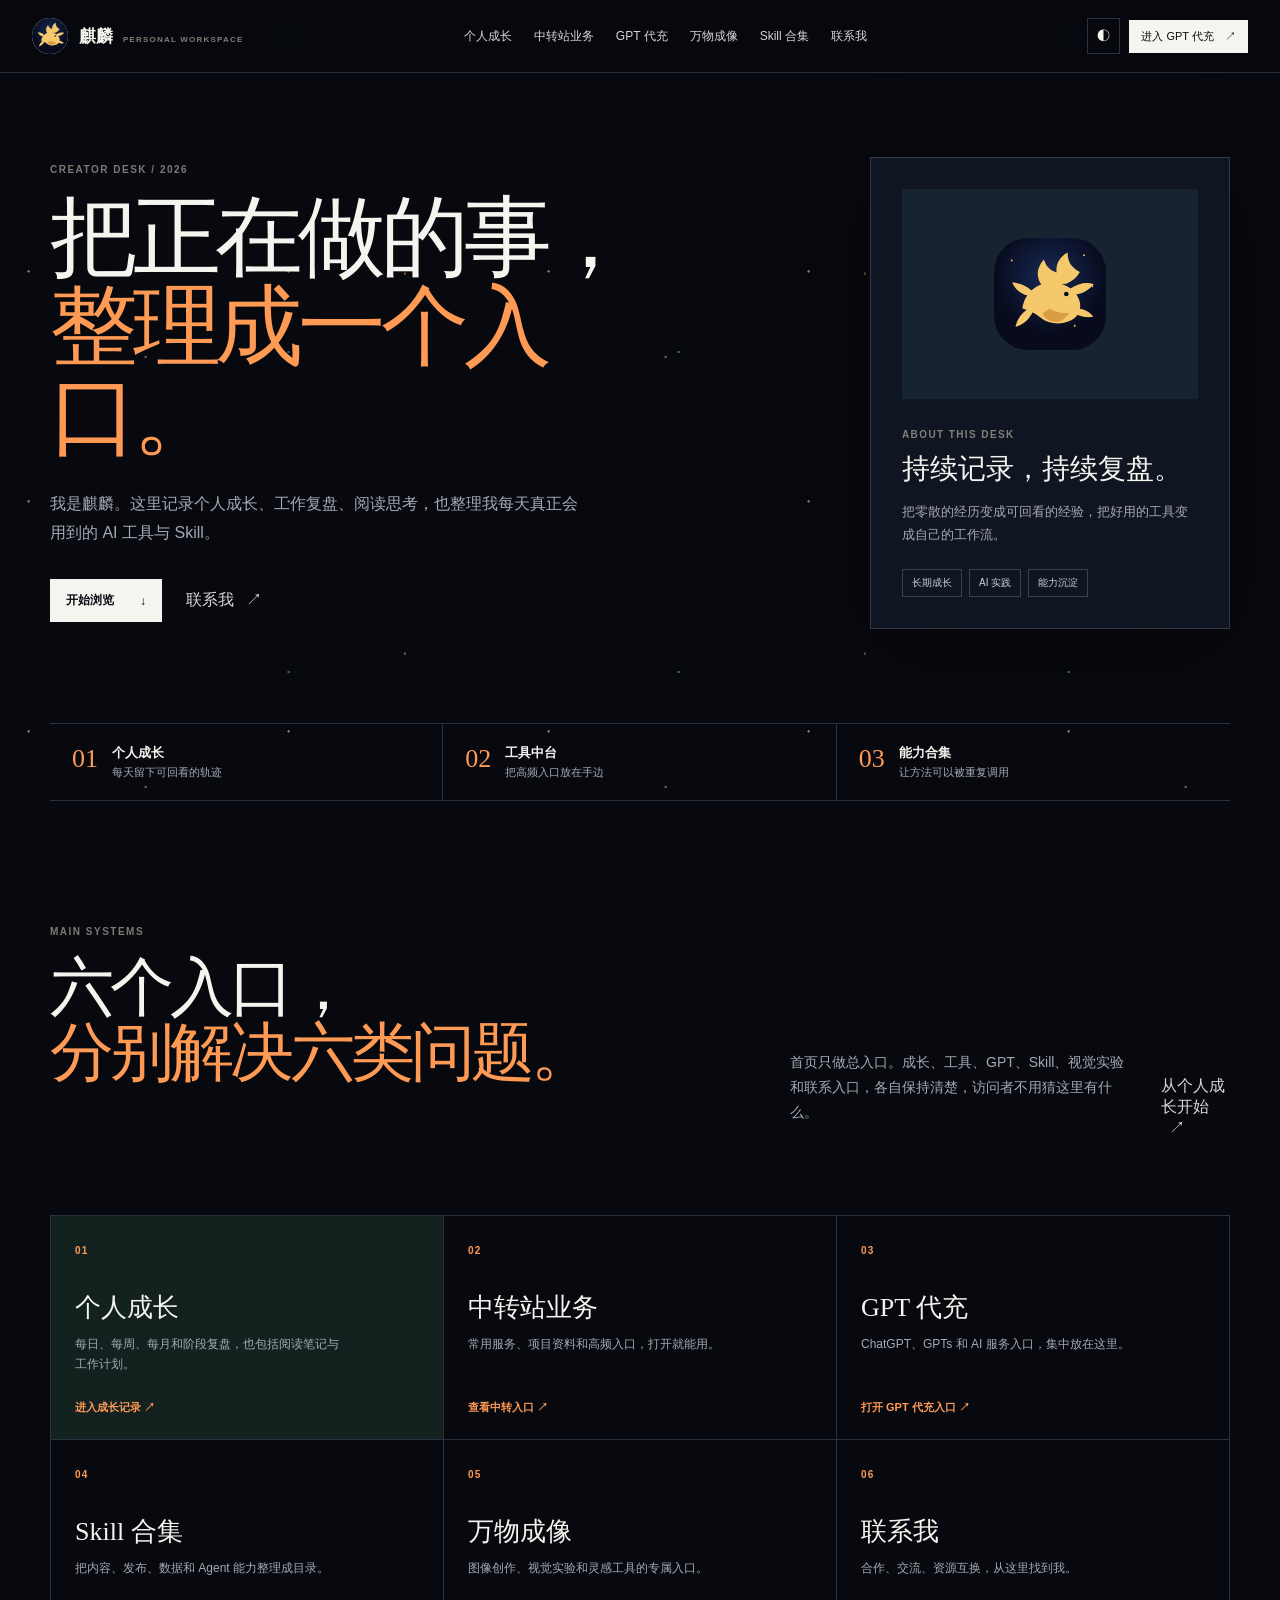
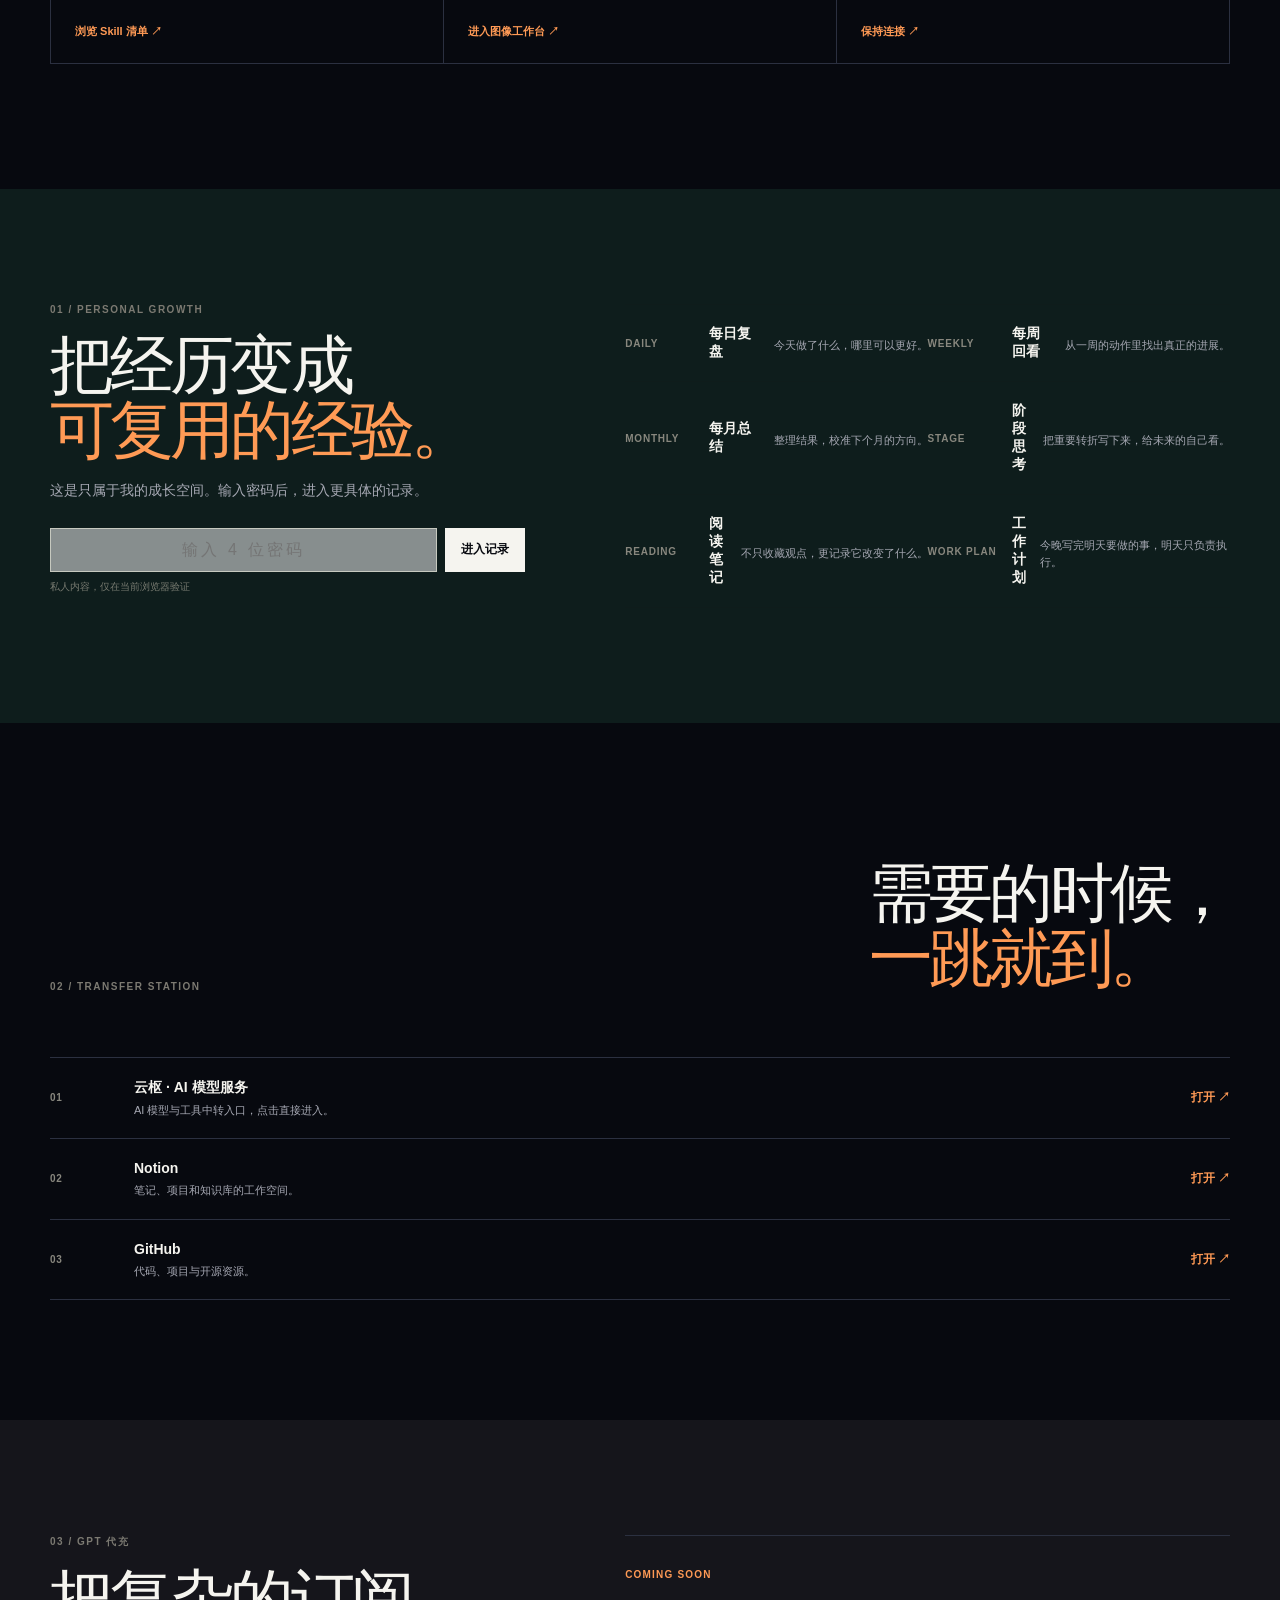
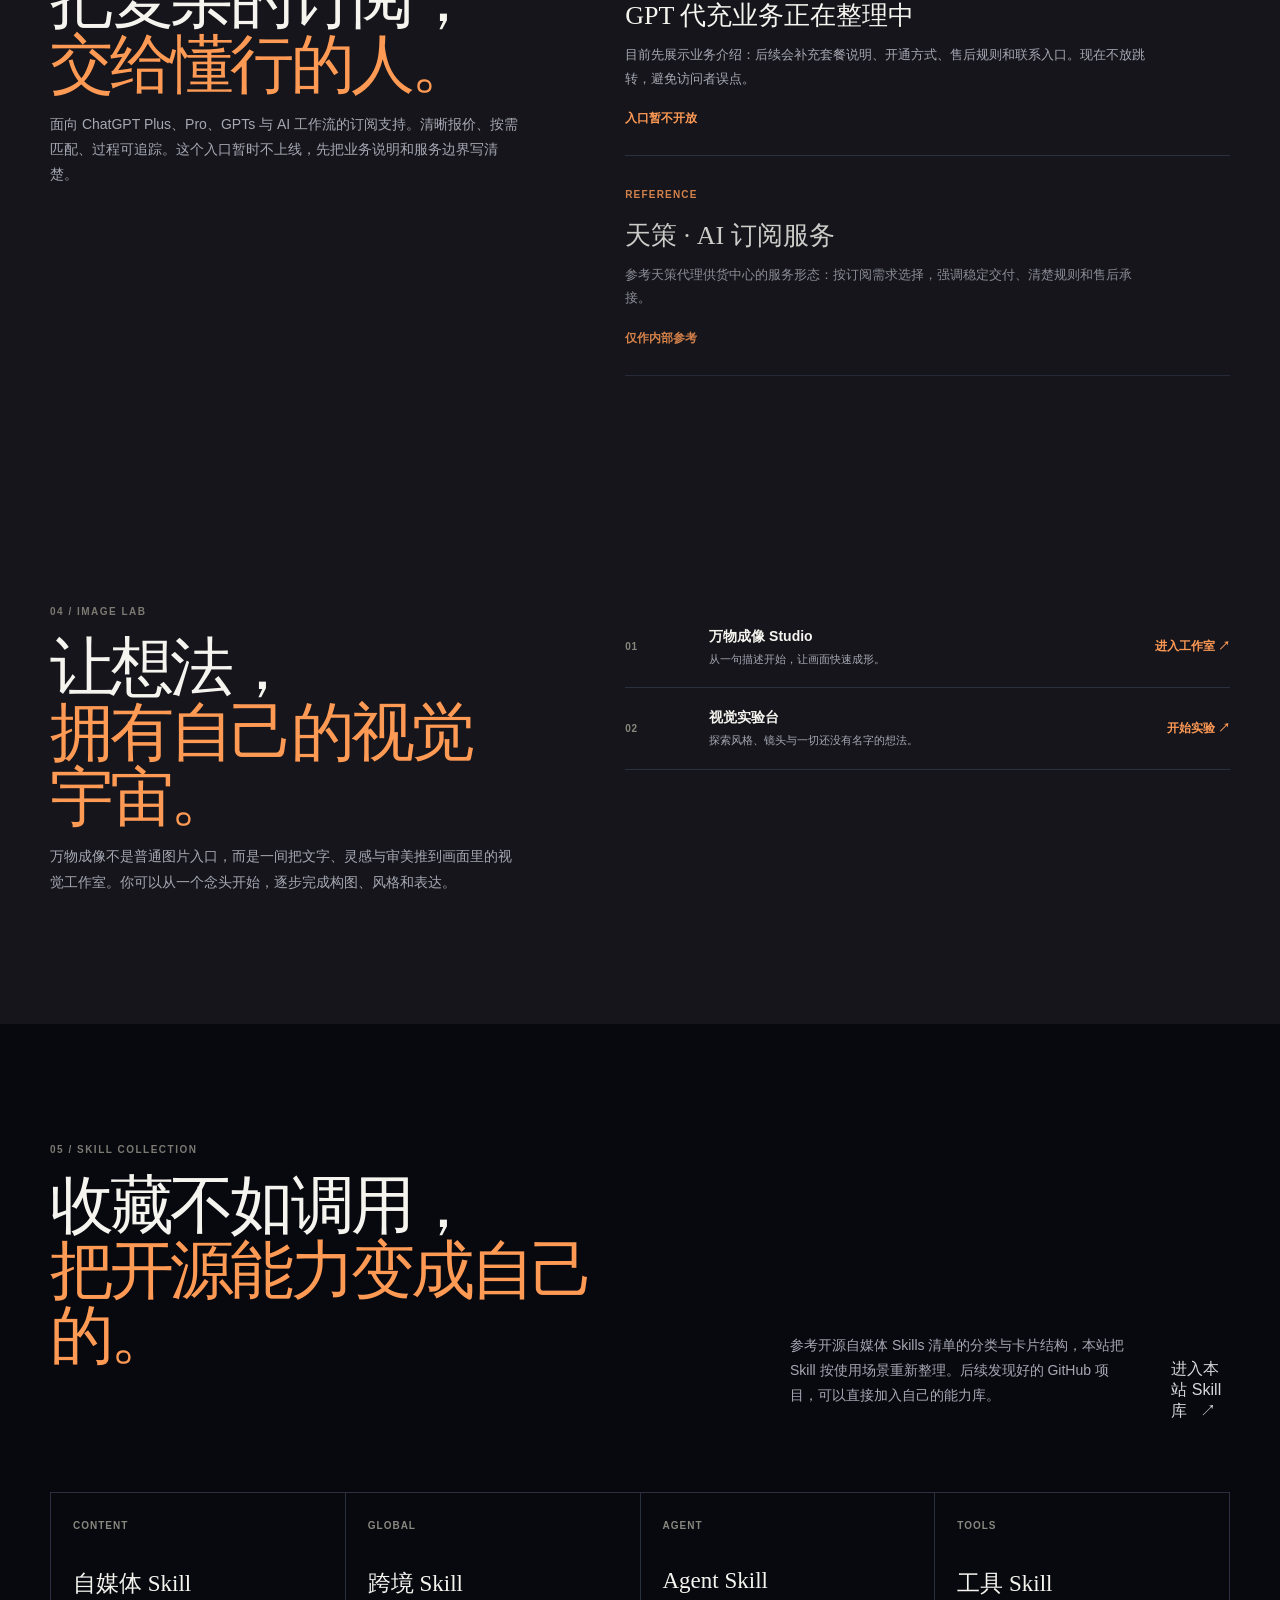
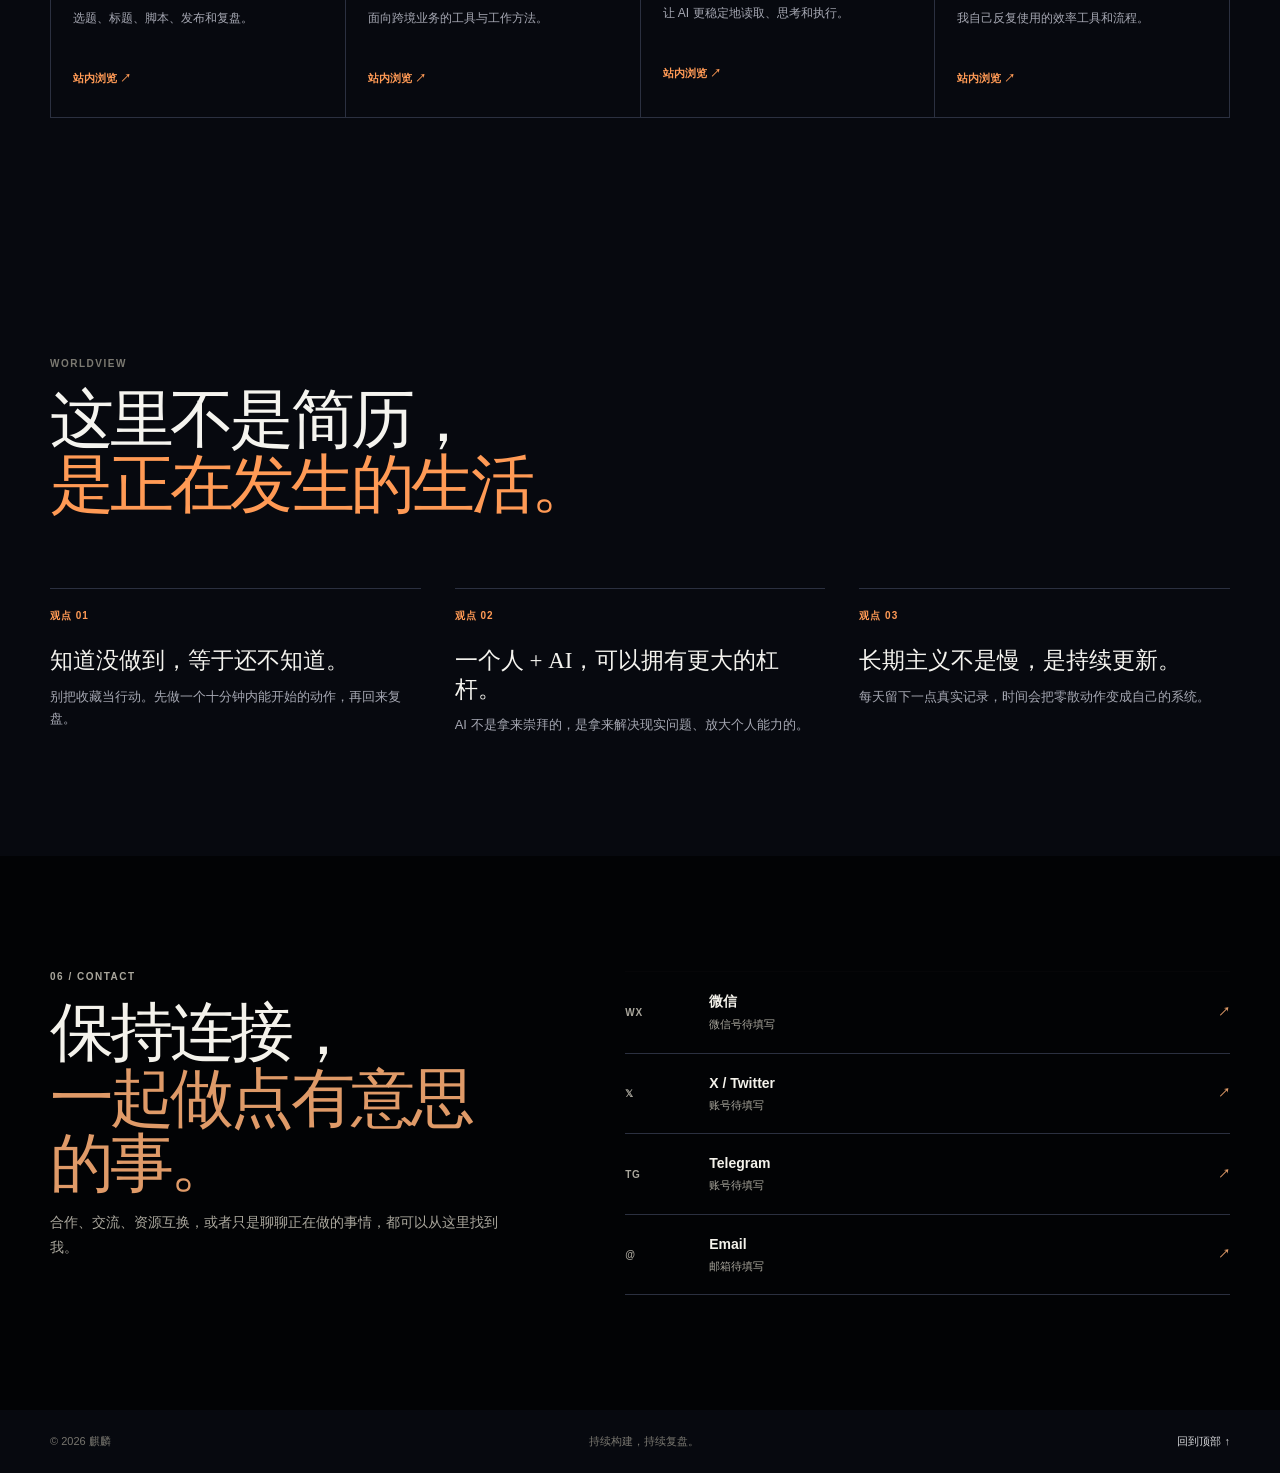
==== commit fb5cec4b: "Build in-site skill library and refine service copy" ====
--- a/index.html
+++ b/index.html
@@ -61,12 +61,12 @@
 
 <section class="section-shell link-section" id="station"><div class="section-heading"><p class="kicker">02 / TRANSFER STATION</p><h2>需要的时候，<br><em>一跳就到。</em></h2></div><div class="link-list"><a href="https://www.yun-shu.top/" target="_blank" rel="noopener"><span>01</span><div><strong>云枢 · AI 模型服务</strong><small>AI 模型与工具中转入口，点击直接进入。</small></div><b>打开 ↗</b></a><a href="https://www.notion.so/" target="_blank" rel="noopener"><span>02</span><div><strong>Notion</strong><small>笔记、项目和知识库的工作空间。</small></div><b>打开 ↗</b></a><a href="https://github.com/" target="_blank" rel="noopener"><span>03</span><div><strong>GitHub</strong><small>代码、项目与开源资源。</small></div><b>打开 ↗</b></a></div></section>
 
-<section class="content-band warm" id="gpt"><div class="section-shell content-layout"><div class="section-heading"><p class="kicker">03 / GPT 代充</p><h2>GPT 代充，<br><em>直接进入工作状态。</em></h2><p class="section-copy">这里放 ChatGPT、GPTs 和后续会持续补充的 AI 入口。</p></div><div class="link-list compact"><a href="https://chatgpt.com/" target="_blank" rel="noopener"><span>01</span><div><strong>ChatGPT</strong><small>直接进入 GPT 工作区。</small></div><b>打开 ↗</b></a><a href="https://chatgpt.com/gpts" target="_blank" rel="noopener"><span>02</span><div><strong>GPTs</strong><small>探索、使用和合作 GPT。</small></div><b>打开 ↗</b></a><a href="https://platform.openai.com/playground" target="_blank" rel="noopener"><span>03</span><div><strong>AI 工作流</strong><small>在 Playground 里测试想法。</small></div><b>打开 ↗</b></a></div></div></section>
+<section class="content-band warm" id="gpt"><div class="section-shell content-layout"><div class="section-heading"><p class="kicker">03 / GPT 代充</p><h2>把复杂的订阅，<br><em>交给懂行的人。</em></h2><p class="section-copy">面向 ChatGPT Plus、Pro、GPTs 与 AI 工作流的订阅支持。清晰报价、按需匹配、过程可追踪。这个入口暂时不上线，先把业务说明和服务边界写清楚。</p></div><div class="link-list compact"><div class="business-note"><span>COMING SOON</span><strong>GPT 代充业务正在整理中</strong><small>目前先展示业务介绍：后续会补充套餐说明、开通方式、售后规则和联系入口。现在不放跳转，避免访问者误点。</small><b>入口暂不开放</b></div><div class="business-note soft"><span>REFERENCE</span><strong>天策 · AI 订阅服务</strong><small>参考天策代理供货中心的服务形态：按订阅需求选择，强调稳定交付、清楚规则和售后承接。</small><b>仅作内部参考</b></div></div></div></section>
 
-<section class="content-band image-section" id="image-lab"><div class="section-shell content-layout"><div class="section-heading"><p class="kicker">04 / IMAGE LAB</p><h2>让想法，<br><em>变成画面。</em></h2><p class="section-copy">万物成像是视觉实验区，后续会放更多图像工具与作品入口。</p></div><div class="image-links"><a href="https://wwdesign.cn/studio/?ref=ww-yun-shutop" target="_blank" rel="noopener"><span>01</span><div><strong>万物成像 Studio</strong><small>图像创作与视觉实验工作台。</small></div><b>打开 ↗</b></a><a href="https://www.midjourney.com/" target="_blank" rel="noopener"><span>02</span><div><strong>Midjourney</strong><small>视觉探索与风格实验。</small></div><b>打开 ↗</b></a></div></div></section>
+<section class="content-band image-section" id="image-lab"><div class="section-shell content-layout"><div class="section-heading"><p class="kicker">04 / IMAGE LAB</p><h2>让想法，<br><em>拥有自己的视觉宇宙。</em></h2><p class="section-copy">万物成像不是普通图片入口，而是一间把文字、灵感与审美推到画面里的视觉工作室。你可以从一个念头开始，逐步完成构图、风格和表达。</p></div><div class="image-links"><a href="https://wwdesign.cn/studio/?ref=ww-yun-shutop" target="_blank" rel="noopener"><span>01</span><div><strong>万物成像 Studio</strong><small>从一句描述开始，让画面快速成形。</small></div><b>进入工作室 ↗</b></a><a href="https://www.midjourney.com/" target="_blank" rel="noopener"><span>02</span><div><strong>视觉实验台</strong><small>探索风格、镜头与一切还没有名字的想法。</small></div><b>开始实验 ↗</b></a></div></div></section>
 
 
-<section class="section-shell skills-section" id="skills"><div class="section-heading"><p class="kicker">05 / SKILL COLLECTION</p><h2>收藏不如调用，<br><em>方法要能落地。</em></h2></div><div class="section-intro"><p>Skill 合集会按照自媒体、跨境、内容、数据等方向持续补充，先从下面几个入口开始。</p><a class="text-link" href="https://zimeiti-skills.netlify.app/" target="_blank" rel="noopener">查看完整合集 <span>↗</span></a></div><div class="skill-grid"><a href="https://zimeiti-skills.netlify.app/" target="_blank" rel="noopener"><span>CONTENT</span><h3>自媒体 Skill</h3><p>选题、标题、脚本、发布和复盘。</p><b>进入合集 ↗</b></a><a href="https://zimeiti-skills.netlify.app/" target="_blank" rel="noopener"><span>GLOBAL</span><h3>跨境 Skill</h3><p>面向跨境业务的工具与工作方法。</p><b>进入合集 ↗</b></a><a href="https://zimeiti-skills.netlify.app/" target="_blank" rel="noopener"><span>AGENT</span><h3>Agent Skill</h3><p>让 AI 更稳定地读取、思考和执行。</p><b>进入合集 ↗</b></a><a href="https://zimeiti-skills.netlify.app/" target="_blank" rel="noopener"><span>TOOLS</span><h3>工具 Skill</h3><p>我自己反复使用的效率工具和流程。</p><b>进入合集 ↗</b></a></div></section>
+<section class="section-shell skills-section" id="skills"><div class="section-heading"><p class="kicker">05 / SKILL COLLECTION</p><h2>收藏不如调用，<br><em>把开源能力变成自己的。</em></h2></div><div class="section-intro"><p>参考开源自媒体 Skills 清单的分类与卡片结构，本站把 Skill 按使用场景重新整理。后续发现好的 GitHub 项目，可以直接加入自己的能力库。</p><a class="text-link" href="./skills.html">进入本站 Skill 库 <span>↗</span></a></div><div class="skill-grid"><a href="./skills.html#content"><span>CONTENT</span><h3>自媒体 Skill</h3><p>选题、标题、脚本、发布和复盘。</p><b>站内浏览 ↗</b></a><a href="./skills.html#global"><span>GLOBAL</span><h3>跨境 Skill</h3><p>面向跨境业务的工具与工作方法。</p><b>站内浏览 ↗</b></a><a href="./skills.html#agent"><span>AGENT</span><h3>Agent Skill</h3><p>让 AI 更稳定地读取、思考和执行。</p><b>站内浏览 ↗</b></a><a href="./skills.html#tools"><span>TOOLS</span><h3>工具 Skill</h3><p>我自己反复使用的效率工具和流程。</p><b>站内浏览 ↗</b></a></div></section>
 
 <section class="section-shell worldview"><div class="section-heading"><p class="kicker">WORLDVIEW</p><h2>这里不是简历，<br><em>是正在发生的生活。</em></h2></div><div class="thought-grid"><article><span>观点 01</span><h3>知道没做到，等于还不知道。</h3><p>别把收藏当行动。先做一个十分钟内能开始的动作，再回来复盘。</p></article><article><span>观点 02</span><h3>一个人 + AI，可以拥有更大的杠杆。</h3><p>AI 不是拿来崇拜的，是拿来解决现实问题、放大个人能力的。</p></article><article><span>观点 03</span><h3>长期主义不是慢，是持续更新。</h3><p>每天留下一点真实记录，时间会把零散动作变成自己的系统。</p></article></div></section>
 
--- a/styles.css
+++ b/styles.css
@@ -1,4 +1,6 @@
-:root{--paper:#f6f5f1;--ink:#171717;--muted:#686761;--line:#d8d6cf;--accent:#c97945;--soft:#eeeae1;--green:#dfe8df}*{box-sizing:border-box}html{scroll-behavior:smooth}body{margin:0;background:var(--paper);color:var(--ink);font-family:Arial,"Microsoft YaHei",sans-serif}a{color:inherit}button,input{font:inherit}.section-shell{width:min(1180px,calc(100% - 64px));margin:0 auto}.site-header{position:sticky;top:0;z-index:20;display:flex;align-items:center;justify-content:space-between;gap:22px;padding:18px 32px;border-bottom:1px solid rgba(23,23,23,.12);background:rgba(246,245,241,.92);backdrop-filter:blur(14px)}.brand{display:flex;align-items:center;gap:11px;text-decoration:none;white-space:nowrap;font-size:17px;font-weight:700}.brand img{width:36px;height:36px;border-radius:50%;background:#e5efe5}.brand span{display:flex;align-items:baseline;gap:10px}.brand small{color:#817f77;font-size:8px;font-weight:700;letter-spacing:.15em}.main-nav{display:flex;justify-content:center;gap:22px;font-size:12px}.main-nav a,.text-link,.site-footer a{color:#393834;text-decoration:none}.main-nav a:hover,.text-link:hover,.site-footer a:hover{color:var(--accent)}.nav-cta{padding:9px 12px;background:var(--ink);color:#fff;text-decoration:none;font-size:11px}.nav-cta span,.text-link span{margin-left:8px}.hero{display:grid;grid-template-columns:1.1fr .9fr;gap:90px;align-items:center;min-height:650px;padding:82px 0 92px}.kicker{margin:0;color:#7c7a72;font-size:10px;font-weight:800;letter-spacing:.15em}.hero h1,.section-heading h2{margin:18px 0 0;font-family:Georgia,"Microsoft YaHei",serif;font-size:clamp(48px,7vw,88px);font-weight:500;letter-spacing:-.06em;line-height:1.02}.hero h1 em,.section-heading h2 em{color:var(--accent);font-style:normal}.hero-lede{max-width:530px;margin:28px 0 0;color:var(--muted);font-size:16px;line-height:1.8}.hero-actions{display:flex;align-items:center;gap:24px;margin-top:32px}.button{display:inline-flex;align-items:center;gap:26px;border:0;padding:13px 16px;text-decoration:none;font-size:12px;font-weight:700;cursor:pointer}.button-dark{background:var(--ink);color:#fff}.button-dark:hover{background:var(--accent)}.hero-profile{justify-self:end;width:min(100%,360px);padding:31px;border:1px solid var(--line);background:#efeee8}.portrait-frame{display:grid;place-items:center;width:100%;height:210px;background:linear-gradient(135deg,#dfe9df,#eef1ea);margin-bottom:30px}.portrait-frame img{width:112px;height:112px;border-radius:34px}.profile-label{color:#828078;font-size:10px;font-weight:800;letter-spacing:.14em}.hero-profile h2{margin:10px 0 0;font-family:Georgia,"Microsoft YaHei",serif;font-size:28px;font-weight:500}.hero-profile>p:not(.profile-label){color:var(--muted);font-size:13px;line-height:1.7}.profile-tags{display:flex;flex-wrap:wrap;gap:7px;margin-top:23px}.profile-tags span{padding:6px 9px;border:1px solid #cbc8be;color:#5d5b54;font-size:10px}.proof{display:grid;grid-template-columns:repeat(3,1fr);border-top:1px solid var(--line);border-bottom:1px solid var(--line)}.proof div{display:grid;grid-template-columns:auto 1fr;gap:3px 14px;padding:20px 22px;border-right:1px solid var(--line)}.proof div:last-child{border-right:0}.proof strong{grid-row:span 2;color:var(--accent);font-family:Georgia,serif;font-size:26px;font-weight:400}.proof span{font-size:13px;font-weight:700}.proof small{color:var(--muted);font-size:11px}.intro-section{padding:125px 0}.intro-section,.skills-section,.worldview{position:relative}.intro-section>.section-heading,.skills-section>.section-heading,.worldview>.section-heading{max-width:620px}.section-heading h2{font-size:clamp(42px,5vw,66px)}.section-intro{display:flex;align-items:end;justify-content:space-between;gap:35px;margin-top:-50px;margin-left:auto;max-width:440px}.section-intro p,.section-copy{color:var(--muted);font-size:14px;line-height:1.8}.system-grid{display:grid;grid-template-columns:repeat(3,1fr);gap:0;margin-top:76px;border-top:1px solid var(--line);border-left:1px solid var(--line)}.system-card{min-height:220px;padding:24px;border-right:1px solid var(--line);border-bottom:1px solid var(--line);text-decoration:none;transition:background .2s,transform .2s}.system-card:hover{background:#ede9df;transform:translateY(-3px)}.system-card.featured{background:#e6eee4}.card-number{color:var(--accent);font-size:10px;font-weight:800;letter-spacing:.12em}.system-card h3{margin:32px 0 10px;font-family:Georgia,"Microsoft YaHei",serif;font-size:26px;font-weight:500}.system-card p{max-width:270px;min-height:41px;margin:0;color:var(--muted);font-size:12px;line-height:1.65}.system-card b{display:block;margin-top:24px;color:var(--accent);font-size:11px}.content-band{background:var(--green);padding:115px 0}.content-band.warm{background:#eee9e0}.content-band.image-section{background:#ece8df}.content-layout{display:grid;grid-template-columns:.88fr 1.12fr;gap:100px;align-items:start}.content-layout .section-heading{position:sticky;top:115px}.unlock-form{display:grid;grid-template-columns:1fr auto;gap:8px;margin-top:25px}.unlock-form input{min-width:0;border:1px solid #c6c9bf;background:rgba(255,255,255,.5);padding:12px;text-align:center;outline:0;letter-spacing:.2em}.unlock-form input:focus{border-color:var(--accent)}.unlock-form small{grid-column:1/-1;color:#777a70;font-size:10px}.unlock-form small.success{color:#467055}.unlock-form small.error{color:#a75042}.growth-topics{display:grid;grid-template-columns:repeat(2,1fr);border-top:1px solid rgba(23,23,23,.18)}.growth-topics a,.link-list a,.image-links a,.contact-links a{display:grid;grid-template-columns:70px 1fr auto;gap:14px;align-items:center;padding:20px 0;border-bottom:1px solid rgba(23,23,23,.18);text-decoration:none}.growth-topics a:hover,.link-list a:hover,.image-links a:hover,.contact-links a:hover{color:var(--accent)}.growth-topics span,.link-list>a>span,.image-links>a>span,.contact-links>a>span{color:#88877e;font-size:10px;font-weight:800;letter-spacing:.08em}.growth-topics strong,.link-list strong,.image-links strong,.contact-links strong{font-size:14px}.growth-topics small,.link-list small,.image-links small,.contact-links small{display:block;margin-top:5px;color:var(--muted);font-size:11px;line-height:1.5}.growth-topics a>b,.link-list a>b,.image-links a>b,.contact-links a>b{color:var(--accent);font-size:16px}.link-section{padding:120px 0}.link-section .section-heading{display:flex;align-items:end;justify-content:space-between;gap:30px}.link-list{margin-top:65px;border-top:1px solid var(--line)}.link-list a{grid-template-columns:70px 1fr auto;border-bottom-color:var(--line)}.link-list a>b,.image-links a>b,.contact-links a>b{font-size:12px}.compact{margin-top:0}.skills-section{padding:120px 0}.skill-grid{display:grid;grid-template-columns:repeat(4,1fr);gap:0;margin-top:70px;border-top:1px solid var(--line);border-left:1px solid var(--line)}.skill-grid a{min-height:225px;padding:22px;border-right:1px solid var(--line);border-bottom:1px solid var(--line);text-decoration:none}.skill-grid a:hover{background:#ebe8df}.skill-grid span{color:#88877e;font-size:10px;font-weight:800;letter-spacing:.1em}.skill-grid h3{margin:35px 0 10px;font-family:Georgia,"Microsoft YaHei",serif;font-size:23px;font-weight:500}.skill-grid p{min-height:39px;margin:0;color:var(--muted);font-size:12px;line-height:1.6}.skill-grid b{display:block;margin-top:23px;color:var(--accent);font-size:11px}.image-links,.contact-links{border-top:1px solid rgba(23,23,23,.18)}.worldview{padding:120px 0}.thought-grid{display:grid;grid-template-columns:repeat(3,1fr);gap:34px;margin-top:70px}.thought-grid article{padding-top:16px;border-top:1px solid var(--line)}.thought-grid span{color:var(--accent);font-size:10px;font-weight:800;letter-spacing:.1em}.thought-grid h3{margin:24px 0 10px;font-family:Georgia,"Microsoft YaHei",serif;font-size:23px;font-weight:500;line-height:1.25}.thought-grid p{margin:0;color:var(--muted);font-size:13px;line-height:1.7}.contact-section{background:#1c1c1a;color:#f4f2eb}.contact-section .kicker,.contact-section .section-copy,.contact-links small{color:#aaa79d}.contact-section .section-heading h2 em{color:#df9a68}.contact-links a{border-bottom-color:rgba(255,255,255,.2)}.contact-links a:hover{color:#df9a68}.contact-links a>span{color:#aaa79d}.contact-links a>b{color:#df9a68}.site-footer{display:flex;justify-content:space-between;gap:20px;padding:24px 0;color:#77756e;font-size:11px}.toast{position:fixed;right:24px;bottom:24px;z-index:30;padding:12px 15px;background:#252522;color:#fff;font-size:12px;opacity:0;transform:translateY(10px);pointer-events:none;transition:.2s}.toast.is-visible{opacity:1;transform:translateY(0)}
+﻿:root{--paper:#f6f5f1;--ink:#171717;--muted:#686761;--line:#d8d6cf;--accent:#c97945;--soft:#eeeae1;--green:#dfe8df}*{box-sizing:border-box}html{scroll-behavior:smooth}body{margin:0;background:var(--paper);color:var(--ink);font-family:Arial,"Microsoft YaHei",sans-serif}a{color:inherit}button,input{font:inherit}.section-shell{width:min(1180px,calc(100% - 64px));margin:0 auto}.site-header{position:sticky;top:0;z-index:20;display:flex;align-items:center;justify-content:space-between;gap:22px;padding:18px 32px;border-bottom:1px solid rgba(23,23,23,.12);background:rgba(246,245,241,.92);backdrop-filter:blur(14px)}.brand{display:flex;align-items:center;gap:11px;text-decoration:none;white-space:nowrap;font-size:17px;font-weight:700}.brand img{width:36px;height:36px;border-radius:50%;background:#e5efe5}.brand span{display:flex;align-items:baseline;gap:10px}.brand small{color:#817f77;font-size:8px;font-weight:700;letter-spacing:.15em}.main-nav{display:flex;justify-content:center;gap:22px;font-size:12px}.main-nav a,.text-link,.site-footer a{color:#393834;text-decoration:none}.main-nav a:hover,.text-link:hover,.site-footer a:hover{color:var(--accent)}.nav-cta{padding:9px 12px;background:var(--ink);color:#fff;text-decoration:none;font-size:11px}.nav-cta span,.text-link span{margin-left:8px}.hero{display:grid;grid-template-columns:1.1fr .9fr;gap:90px;align-items:center;min-height:650px;padding:82px 0 92px}.kicker{margin:0;color:#7c7a72;font-size:10px;font-weight:800;letter-spacing:.15em}.hero h1,.section-heading h2{margin:18px 0 0;font-family:Georgia,"Microsoft YaHei",serif;font-size:clamp(48px,7vw,88px);font-weight:500;letter-spacing:-.06em;line-height:1.02}.hero h1 em,.section-heading h2 em{color:var(--accent);font-style:normal}.hero-lede{max-width:530px;margin:28px 0 0;color:var(--muted);font-size:16px;line-height:1.8}.hero-actions{display:flex;align-items:center;gap:24px;margin-top:32px}.button{display:inline-flex;align-items:center;gap:26px;border:0;padding:13px 16px;text-decoration:none;font-size:12px;font-weight:700;cursor:pointer}.button-dark{background:var(--ink);color:#fff}.button-dark:hover{background:var(--accent)}.hero-profile{justify-self:end;width:min(100%,360px);padding:31px;border:1px solid var(--line);background:#efeee8}.portrait-frame{display:grid;place-items:center;width:100%;height:210px;background:linear-gradient(135deg,#dfe9df,#eef1ea);margin-bottom:30px}.portrait-frame img{width:112px;height:112px;border-radius:34px}.profile-label{color:#828078;font-size:10px;font-weight:800;letter-spacing:.14em}.hero-profile h2{margin:10px 0 0;font-family:Georgia,"Microsoft YaHei",serif;font-size:28px;font-weight:500}.hero-profile>p:not(.profile-label){color:var(--muted);font-size:13px;line-height:1.7}.profile-tags{display:flex;flex-wrap:wrap;gap:7px;margin-top:23px}.profile-tags span{padding:6px 9px;border:1px solid #cbc8be;color:#5d5b54;font-size:10px}.proof{display:grid;grid-template-columns:repeat(3,1fr);border-top:1px solid var(--line);border-bottom:1px solid var(--line)}.proof div{display:grid;grid-template-columns:auto 1fr;gap:3px 14px;padding:20px 22px;border-right:1px solid var(--line)}.proof div:last-child{border-right:0}.proof strong{grid-row:span 2;color:var(--accent);font-family:Georgia,serif;font-size:26px;font-weight:400}.proof span{font-size:13px;font-weight:700}.proof small{color:var(--muted);font-size:11px}.intro-section{padding:125px 0}.intro-section,.skills-section,.worldview{position:relative}.intro-section>.section-heading,.skills-section>.section-heading,.worldview>.section-heading{max-width:620px}.section-heading h2{font-size:clamp(42px,5vw,66px)}.section-intro{display:flex;align-items:end;justify-content:space-between;gap:35px;margin-top:-50px;margin-left:auto;max-width:440px}.section-intro p,.section-copy{color:var(--muted);font-size:14px;line-height:1.8}.system-grid{display:grid;grid-template-columns:repeat(3,1fr);gap:0;margin-top:76px;border-top:1px solid var(--line);border-left:1px solid var(--line)}.system-card{min-height:220px;padding:24px;border-right:1px solid var(--line);border-bottom:1px solid var(--line);text-decoration:none;transition:background .2s,transform .2s}.system-card:hover{background:#ede9df;transform:translateY(-3px)}.system-card.featured{background:#e6eee4}.card-number{color:var(--accent);font-size:10px;font-weight:800;letter-spacing:.12em}.system-card h3{margin:32px 0 10px;font-family:Georgia,"Microsoft YaHei",serif;font-size:26px;font-weight:500}.system-card p{max-width:270px;min-height:41px;margin:0;color:var(--muted);font-size:12px;line-height:1.65}.system-card b{display:block;margin-top:24px;color:var(--accent);font-size:11px}.content-band{background:var(--green);padding:115px 0}.content-band.warm{background:#eee9e0}.content-band.image-section{background:#ece8df}.content-layout{display:grid;grid-template-columns:.88fr 1.12fr;gap:100px;align-items:start}.content-layout .section-heading{position:sticky;top:115px}.unlock-form{display:grid;grid-template-columns:1fr auto;gap:8px;margin-top:25px}.unlock-form input{min-width:0;border:1px solid #c6c9bf;background:rgba(255,255,255,.5);padding:12px;text-align:center;outline:0;letter-spacing:.2em}.unlock-form input:focus{border-color:var(--accent)}.unlock-form small{grid-column:1/-1;color:#777a70;font-size:10px}.unlock-form small.success{color:#467055}.unlock-form small.error{color:#a75042}.growth-topics{display:grid;grid-template-columns:repeat(2,1fr);border-top:1px solid rgba(23,23,23,.18)}.growth-topics a,.link-list a,.image-links a,.contact-links a{display:grid;grid-template-columns:70px 1fr auto;gap:14px;align-items:center;padding:20px 0;border-bottom:1px solid rgba(23,23,23,.18);text-decoration:none}.growth-topics a:hover,.link-list a:hover,.image-links a:hover,.contact-links a:hover{color:var(--accent)}.growth-topics span,.link-list>a>span,.image-links>a>span,.contact-links>a>span{color:#88877e;font-size:10px;font-weight:800;letter-spacing:.08em}.growth-topics strong,.link-list strong,.image-links strong,.contact-links strong{font-size:14px}.growth-topics small,.link-list small,.image-links small,.contact-links small{display:block;margin-top:5px;color:var(--muted);font-size:11px;line-height:1.5}.growth-topics a>b,.link-list a>b,.image-links a>b,.contact-links a>b{color:var(--accent);font-size:16px}.link-section{padding:120px 0}.link-section .section-heading{display:flex;align-items:end;justify-content:space-between;gap:30px}.link-list{margin-top:65px;border-top:1px solid var(--line)}.link-list a{grid-template-columns:70px 1fr auto;border-bottom-color:var(--line)}.link-list a>b,.image-links a>b,.contact-links a>b{font-size:12px}.compact{margin-top:0}.skills-section{padding:120px 0}.skill-grid{display:grid;grid-template-columns:repeat(4,1fr);gap:0;margin-top:70px;border-top:1px solid var(--line);border-left:1px solid var(--line)}.skill-grid a{min-height:225px;padding:22px;border-right:1px solid var(--line);border-bottom:1px solid var(--line);text-decoration:none}.skill-grid a:hover{background:#ebe8df}.skill-grid span{color:#88877e;font-size:10px;font-weight:800;letter-spacing:.1em}.skill-grid h3{margin:35px 0 10px;font-family:Georgia,"Microsoft YaHei",serif;font-size:23px;font-weight:500}.skill-grid p{min-height:39px;margin:0;color:var(--muted);font-size:12px;line-height:1.6}.skill-grid b{display:block;margin-top:23px;color:var(--accent);font-size:11px}.image-links,.contact-links{border-top:1px solid rgba(23,23,23,.18)}.worldview{padding:120px 0}.thought-grid{display:grid;grid-template-columns:repeat(3,1fr);gap:34px;margin-top:70px}.thought-grid article{padding-top:16px;border-top:1px solid var(--line)}.thought-grid span{color:var(--accent);font-size:10px;font-weight:800;letter-spacing:.1em}.thought-grid h3{margin:24px 0 10px;font-family:Georgia,"Microsoft YaHei",serif;font-size:23px;font-weight:500;line-height:1.25}.thought-grid p{margin:0;color:var(--muted);font-size:13px;line-height:1.7}.contact-section{background:#1c1c1a;color:#f4f2eb}.contact-section .kicker,.contact-section .section-copy,.contact-links small{color:#aaa79d}.contact-section .section-heading h2 em{color:#df9a68}.contact-links a{border-bottom-color:rgba(255,255,255,.2)}.contact-links a:hover{color:#df9a68}.contact-links a>span{color:#aaa79d}.contact-links a>b{color:#df9a68}.site-footer{display:flex;justify-content:space-between;gap:20px;padding:24px 0;color:#77756e;font-size:11px}.toast{position:fixed;right:24px;bottom:24px;z-index:30;padding:12px 15px;background:#252522;color:#fff;font-size:12px;opacity:0;transform:translateY(10px);pointer-events:none;transition:.2s}.toast.is-visible{opacity:1;transform:translateY(0)}
 @media(max-width:900px){.site-header{padding:15px 18px}.main-nav{display:none}.section-shell{width:calc(100% - 36px)}.hero{grid-template-columns:1fr;gap:45px;min-height:auto;padding:80px 0 70px}.hero h1{font-size:54px}.hero-profile{justify-self:stretch;width:auto}.proof{grid-template-columns:1fr}.proof div{border-right:0;border-bottom:1px solid var(--line)}.proof div:last-child{border-bottom:0}.intro-section,.link-section,.skills-section,.worldview{padding:78px 0}.section-intro{display:block;margin:25px 0 0;max-width:100%}.section-intro .text-link{display:inline-block;margin-top:14px}.system-grid,.skill-grid{grid-template-columns:1fr 1fr;margin-top:45px}.system-card{min-height:200px}.content-band{padding:78px 0}.content-layout{grid-template-columns:1fr;gap:45px}.content-layout .section-heading{position:static}.growth-topics{grid-template-columns:1fr 1fr}.link-section .section-heading{display:block}.link-section .section-heading .text-link{display:inline-block;margin-top:20px}.thought-grid{grid-template-columns:1fr;margin-top:45px;gap:30px}.site-footer{flex-wrap:wrap}}
 @media(max-width:560px){.hero h1,.section-heading h2{font-size:43px}.hero-lede{font-size:14px}.hero-actions{gap:16px}.system-grid,.skill-grid,.growth-topics{grid-template-columns:1fr}.system-card{min-height:auto}.system-card h3{margin-top:23px}.growth-topics a,.link-list a,.image-links a,.contact-links a{grid-template-columns:52px 1fr auto;padding:15px 0}.unlock-form{grid-template-columns:1fr}.unlock-form .button{justify-content:center}.site-footer{display:grid;grid-template-columns:1fr}.site-footer a{order:-1}}
-.header-tools{display:flex;align-items:center;gap:9px}.theme-toggle{display:inline-flex;gap:2px;align-items:center;border:1px solid var(--line);background:transparent;color:var(--ink);padding:8px 9px;cursor:pointer;font-size:13px}.theme-toggle:hover{border-color:var(--accent);color:var(--accent)}html[data-theme="dark"] body{--paper:#07090f;--ink:#f5f4ef;--muted:#a6a8b3;--line:#2b3040;--accent:#ff9a55;--soft:#111522;--green:#101b1b;background:#07090f;color:var(--ink)}html[data-theme="dark"] body:before{content:"";position:fixed;inset:0;pointer-events:none;z-index:-1;opacity:.55;background-image:radial-gradient(circle at 11% 18%,rgba(255,255,255,.8) 0 1px,transparent 1.5px),radial-gradient(circle at 74% 10%,rgba(126,207,255,.75) 0 1px,transparent 1.5px),radial-gradient(circle at 88% 72%,rgba(255,154,85,.8) 0 1px,transparent 1.5px),radial-gradient(circle at 28% 83%,rgba(255,255,255,.6) 0 1px,transparent 1.5px);background-size:260px 230px,390px 320px,460px 380px,520px 430px}html[data-theme="dark"] .site-header{background:rgba(7,9,15,.9);border-color:var(--line)}html[data-theme="dark"] .main-nav a,html[data-theme="dark"] .text-link,html[data-theme="dark"] .site-footer a{color:#d6d7da}html[data-theme="dark"] .nav-cta,html[data-theme="dark"] .button-dark{background:#f5f4ef;color:#080a10}html[data-theme="dark"] .nav-cta:hover,html[data-theme="dark"] .button-dark:hover{background:var(--accent);color:#0b0d12}html[data-theme="dark"] .hero-profile{background:#101522;border-color:#323949;box-shadow:0 20px 90px rgba(0,0,0,.35)}html[data-theme="dark"] .portrait-frame{background:#182331}html[data-theme="dark"] .profile-tags span{border-color:#394253;color:#c8cfda}html[data-theme="dark"] .proof,html[data-theme="dark"] .system-grid,html[data-theme="dark"] .skill-grid{border-color:var(--line)}html[data-theme="dark"] .proof div,html[data-theme="dark"] .system-card,html[data-theme="dark"] .skill-grid a{border-color:var(--line)}html[data-theme="dark"] .system-card:hover,html[data-theme="dark"] .skill-grid a:hover{background:#151a27}html[data-theme="dark"] .system-card.featured{background:#13221f}html[data-theme="dark"] .content-band{background:#0e1d1c}html[data-theme="dark"] .content-band.warm,html[data-theme="dark"] .content-band.image-section{background:#15151b}html[data-theme="dark"] .module-section,html[data-theme="dark"] .modal,html[data-theme="dark"] .lock-card{background:#101522;border-color:#323949;color:var(--ink)}html[data-theme="dark"] .link-list a,html[data-theme="dark"] .image-links a,html[data-theme="dark"] .contact-links a{border-color:var(--line)}html[data-theme="dark"] .site-footer{background:#07090f;border-color:var(--line)}html[data-theme="dark"] .contact-section{background:#020305}html[data-theme="dark"] .theme-toggle span:first-child{display:none}html[data-theme="light"] .theme-toggle span:last-child{display:none}+.header-tools{display:flex;align-items:center;gap:9px}.theme-toggle{display:inline-flex;gap:2px;align-items:center;border:1px solid var(--line);background:transparent;color:var(--ink);padding:8px 9px;cursor:pointer;font-size:13px}.theme-toggle:hover{border-color:var(--accent);color:var(--accent)}html[data-theme="dark"] body{--paper:#07090f;--ink:#f5f4ef;--muted:#a6a8b3;--line:#2b3040;--accent:#ff9a55;--soft:#111522;--green:#101b1b;background:#07090f;color:var(--ink)}html[data-theme="dark"] body:before{content:"";position:fixed;inset:0;pointer-events:none;z-index:-1;opacity:.55;background-image:radial-gradient(circle at 11% 18%,rgba(255,255,255,.8) 0 1px,transparent 1.5px),radial-gradient(circle at 74% 10%,rgba(126,207,255,.75) 0 1px,transparent 1.5px),radial-gradient(circle at 88% 72%,rgba(255,154,85,.8) 0 1px,transparent 1.5px),radial-gradient(circle at 28% 83%,rgba(255,255,255,.6) 0 1px,transparent 1.5px);background-size:260px 230px,390px 320px,460px 380px,520px 430px}html[data-theme="dark"] .site-header{background:rgba(7,9,15,.9);border-color:var(--line)}html[data-theme="dark"] .main-nav a,html[data-theme="dark"] .text-link,html[data-theme="dark"] .site-footer a{color:#d6d7da}html[data-theme="dark"] .nav-cta,html[data-theme="dark"] .button-dark{background:#f5f4ef;color:#080a10}html[data-theme="dark"] .nav-cta:hover,html[data-theme="dark"] .button-dark:hover{background:var(--accent);color:#0b0d12}html[data-theme="dark"] .hero-profile{background:#101522;border-color:#323949;box-shadow:0 20px 90px rgba(0,0,0,.35)}html[data-theme="dark"] .portrait-frame{background:#182331}html[data-theme="dark"] .profile-tags span{border-color:#394253;color:#c8cfda}html[data-theme="dark"] .proof,html[data-theme="dark"] .system-grid,html[data-theme="dark"] .skill-grid{border-color:var(--line)}html[data-theme="dark"] .proof div,html[data-theme="dark"] .system-card,html[data-theme="dark"] .skill-grid a{border-color:var(--line)}html[data-theme="dark"] .system-card:hover,html[data-theme="dark"] .skill-grid a:hover{background:#151a27}html[data-theme="dark"] .system-card.featured{background:#13221f}html[data-theme="dark"] .content-band{background:#0e1d1c}html[data-theme="dark"] .content-band.warm,html[data-theme="dark"] .content-band.image-section{background:#15151b}html[data-theme="dark"] .module-section,html[data-theme="dark"] .modal,html[data-theme="dark"] .lock-card{background:#101522;border-color:#323949;color:var(--ink)}html[data-theme="dark"] .link-list a,html[data-theme="dark"] .image-links a,html[data-theme="dark"] .contact-links a{border-color:var(--line)}html[data-theme="dark"] .site-footer{background:#07090f;border-color:var(--line)}html[data-theme="dark"] .contact-section{background:#020305}html[data-theme="dark"] .theme-toggle span:first-child{display:none}html[data-theme="light"] .theme-toggle span:last-child{display:none}
+.business-note{display:block;padding:28px 0;border-bottom:1px solid var(--line)}.business-note span{color:var(--accent);font-size:10px;font-weight:800;letter-spacing:.12em}.business-note strong{display:block;margin-top:16px;font-family:Georgia,"Microsoft YaHei",serif;font-size:26px;font-weight:500}.business-note small{display:block;max-width:520px;margin-top:10px;color:var(--muted);font-size:13px;line-height:1.8}.business-note b{display:block;margin-top:20px;color:var(--accent);font-size:12px}.business-note.soft{opacity:.82}.skill-page{background:var(--paper);color:var(--ink)}.skill-hero{padding:86px 0 58px}.skill-hero h1{max-width:860px;margin:18px 0 0;font-family:Georgia,"Microsoft YaHei",serif;font-size:clamp(46px,7vw,82px);font-weight:500;letter-spacing:-.05em;line-height:1.03}.skill-hero h1 em{color:var(--accent);font-style:normal}.skill-hero p{max-width:680px;margin:28px 0 0;color:var(--muted);font-size:16px;line-height:1.85}.skill-actions-row{display:flex;flex-wrap:wrap;gap:10px;margin-top:34px}.skill-actions-row a{padding:10px 13px;border:1px solid var(--line);color:var(--ink);text-decoration:none;font-size:12px;font-weight:700}.skill-actions-row a:hover{border-color:var(--accent);color:var(--accent)}.skill-library-grid{display:grid;grid-template-columns:repeat(2,1fr);border-top:1px solid var(--line);border-left:1px solid var(--line);margin-bottom:86px}.skill-category{min-height:450px;padding:42px 36px;border-right:1px solid var(--line);border-bottom:1px solid var(--line);background:rgba(255,255,255,.14)}.skill-category.is-featured{background:#e9e5dc}.skill-category span{color:#85847d;font-size:12px;font-weight:900;letter-spacing:.18em}.skill-category h2{margin:80px 0 14px;font-family:Georgia,"Microsoft YaHei",serif;font-size:44px;font-weight:500}.skill-category p{max-width:520px;margin:0;color:var(--muted);font-size:15px;line-height:1.75}.mini-list{display:grid;gap:8px;margin-top:36px;color:var(--muted);font-size:13px}.mini-list b{color:var(--accent);font-size:12px;letter-spacing:.08em}.skill-category>a{display:inline-block;margin-top:34px;color:var(--accent);font-size:13px;font-weight:800;text-decoration:none}.github-import{margin-bottom:92px;padding:38px;border:1px solid var(--line);background:var(--soft)}.github-import h2{margin:14px 0 0;font-family:Georgia,"Microsoft YaHei",serif;font-size:42px;font-weight:500}.github-import p{max-width:720px;color:var(--muted);line-height:1.8}.import-flow{display:flex;flex-wrap:wrap;gap:12px;align-items:center;margin-top:24px}.import-flow span{padding:10px 12px;border:1px solid var(--line);background:var(--paper);font-size:12px;font-weight:700}.import-flow b{color:var(--accent)}html[data-theme="dark"] .business-note{border-color:var(--line)}html[data-theme="dark"] .skill-category.is-featured{background:#111c1a}html[data-theme="dark"] .skill-category{background:#0d111b}html[data-theme="dark"] .github-import{background:#101522}@media(max-width:760px){.skill-library-grid{grid-template-columns:1fr}.skill-category{min-height:auto}.skill-category h2{margin-top:45px;font-size:34px}.import-flow{display:grid}.import-flow b{display:none}}
+.github-import-form{display:grid;grid-template-columns:1fr 180px auto;gap:10px;margin-top:24px}.github-import-form input,.github-import-form select{min-width:0;border:1px solid var(--line);background:var(--paper);color:var(--ink);padding:12px;outline:0}.github-import-form input:focus,.github-import-form select:focus{border-color:var(--accent)}.github-import-form button{border:0;background:var(--ink);color:var(--paper);padding:12px 16px;font-weight:800;cursor:pointer}.github-import-form button:disabled{opacity:.55;cursor:wait}.import-hint{display:block;margin-top:12px;color:var(--muted)}.skill-items{display:grid;gap:10px;margin-top:30px}.skill-mini-card{display:block;padding:14px;border:1px solid var(--line);background:rgba(255,255,255,.2);color:var(--ink);text-decoration:none}.skill-mini-card:hover{border-color:var(--accent);transform:translateY(-2px)}.skill-mini-card strong{display:block;font-size:14px}.skill-mini-card small{display:block;margin-top:6px;color:var(--muted);line-height:1.55}.skill-mini-card b{display:block;margin-top:8px;color:var(--accent);font-size:11px}html[data-theme="dark"] .github-import-form input,html[data-theme="dark"] .github-import-form select{background:#0b0f18}html[data-theme="dark"] .github-import-form button{background:#f5f4ef;color:#080a10}html[data-theme="dark"] .skill-mini-card{background:#090d15}@media(max-width:760px){.github-import-form{grid-template-columns:1fr}.github-import-form button{width:100%}}
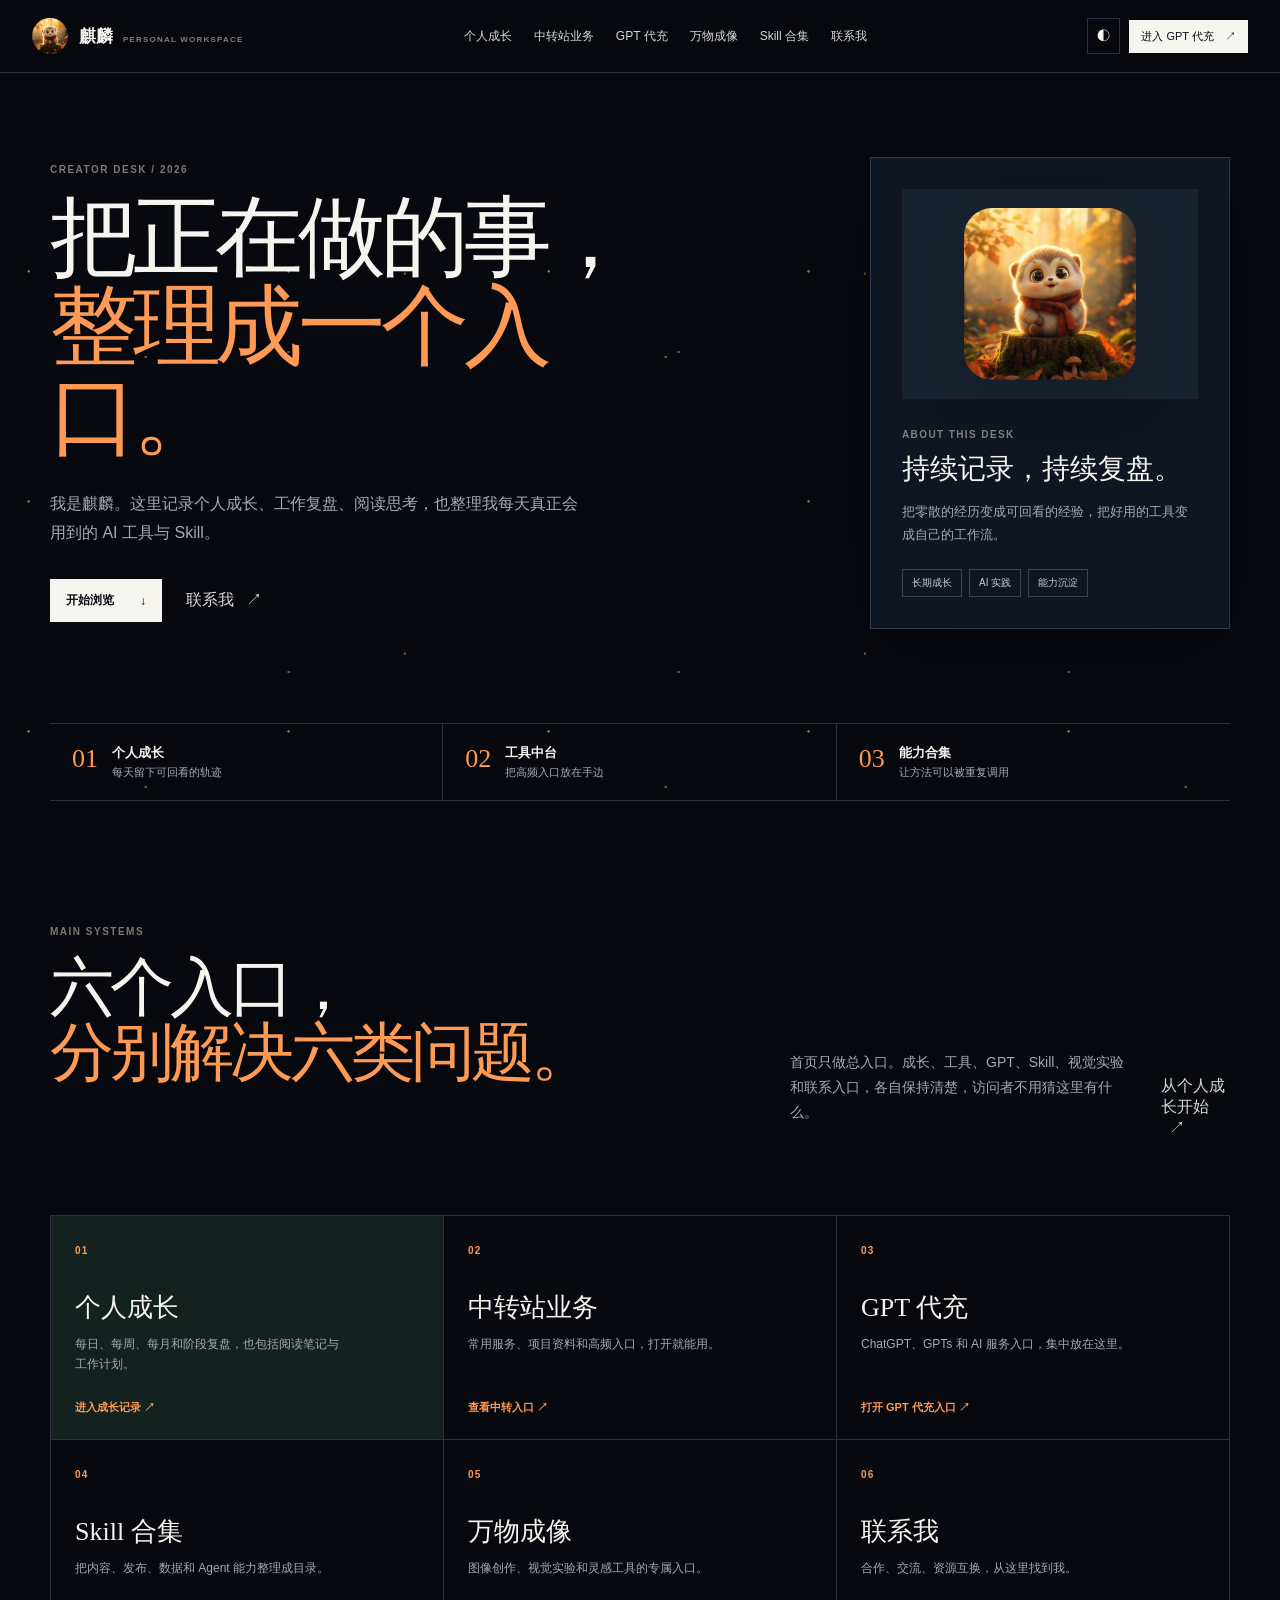
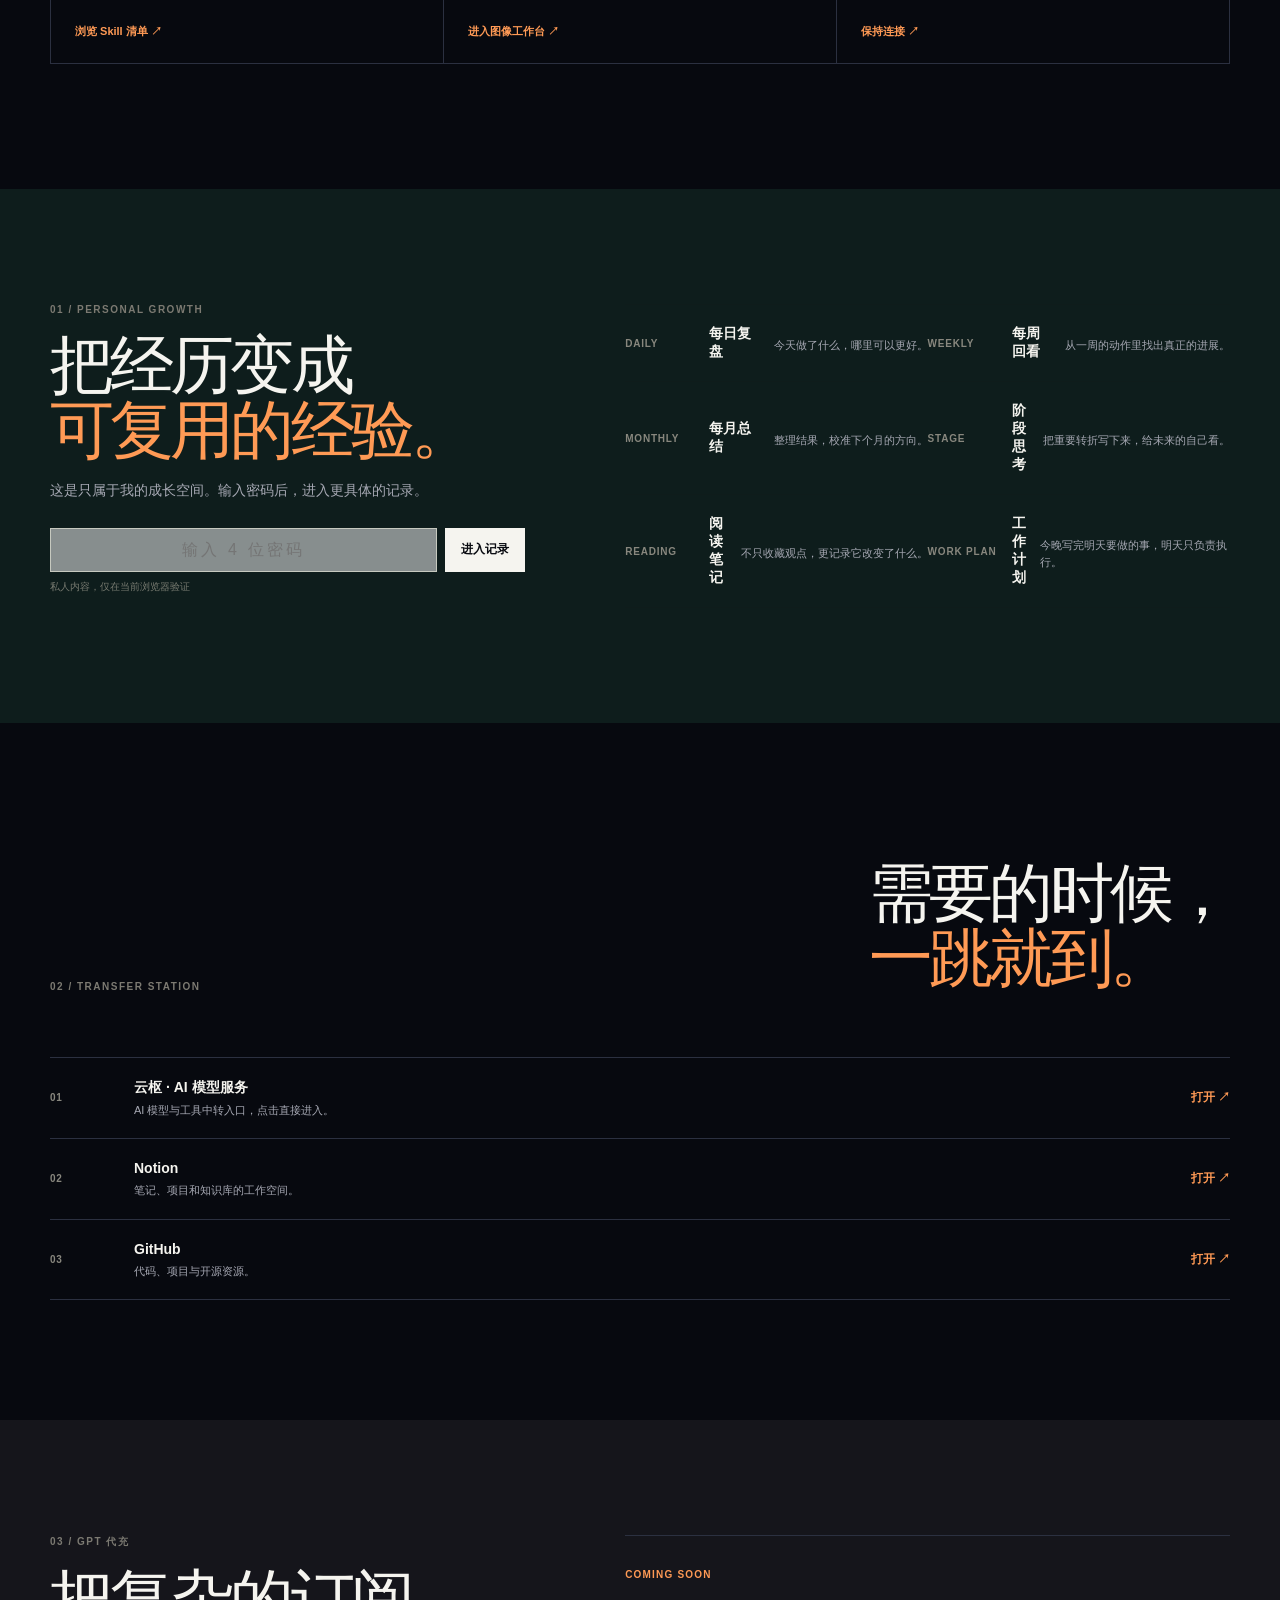
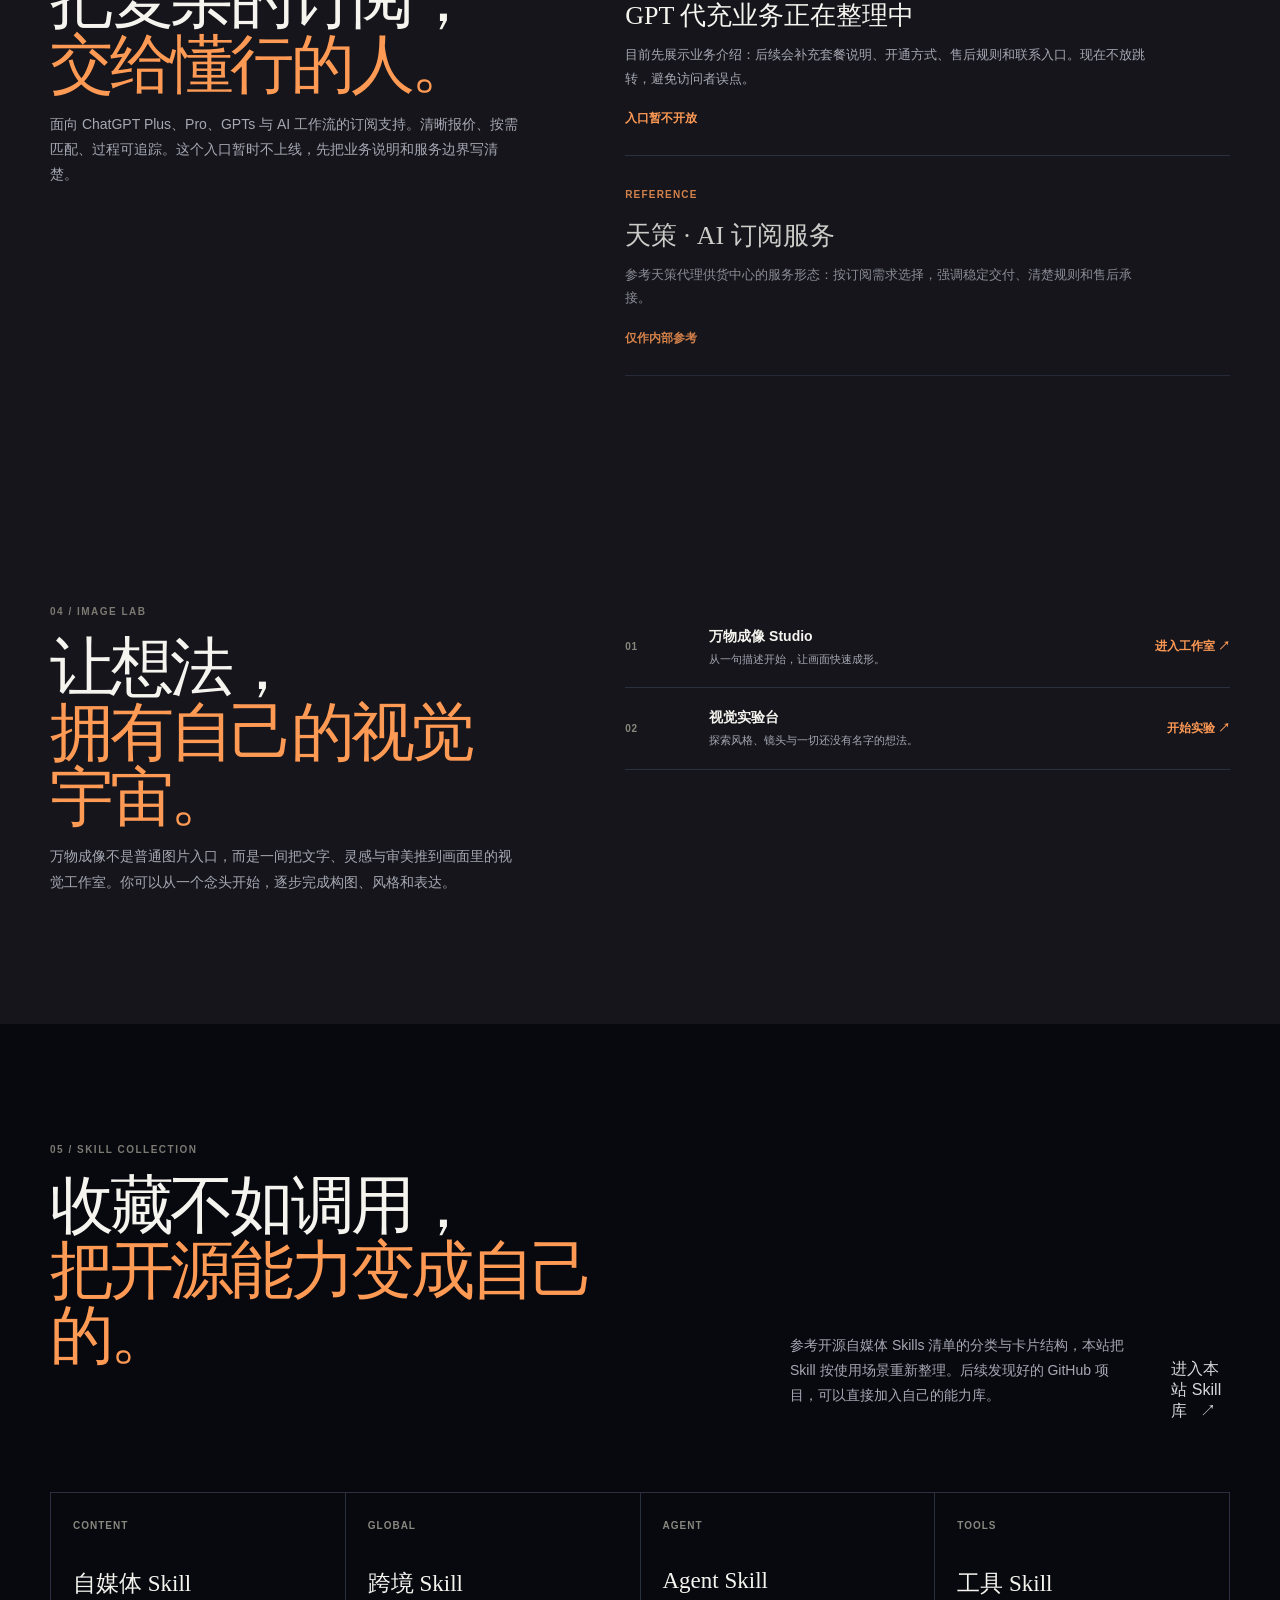
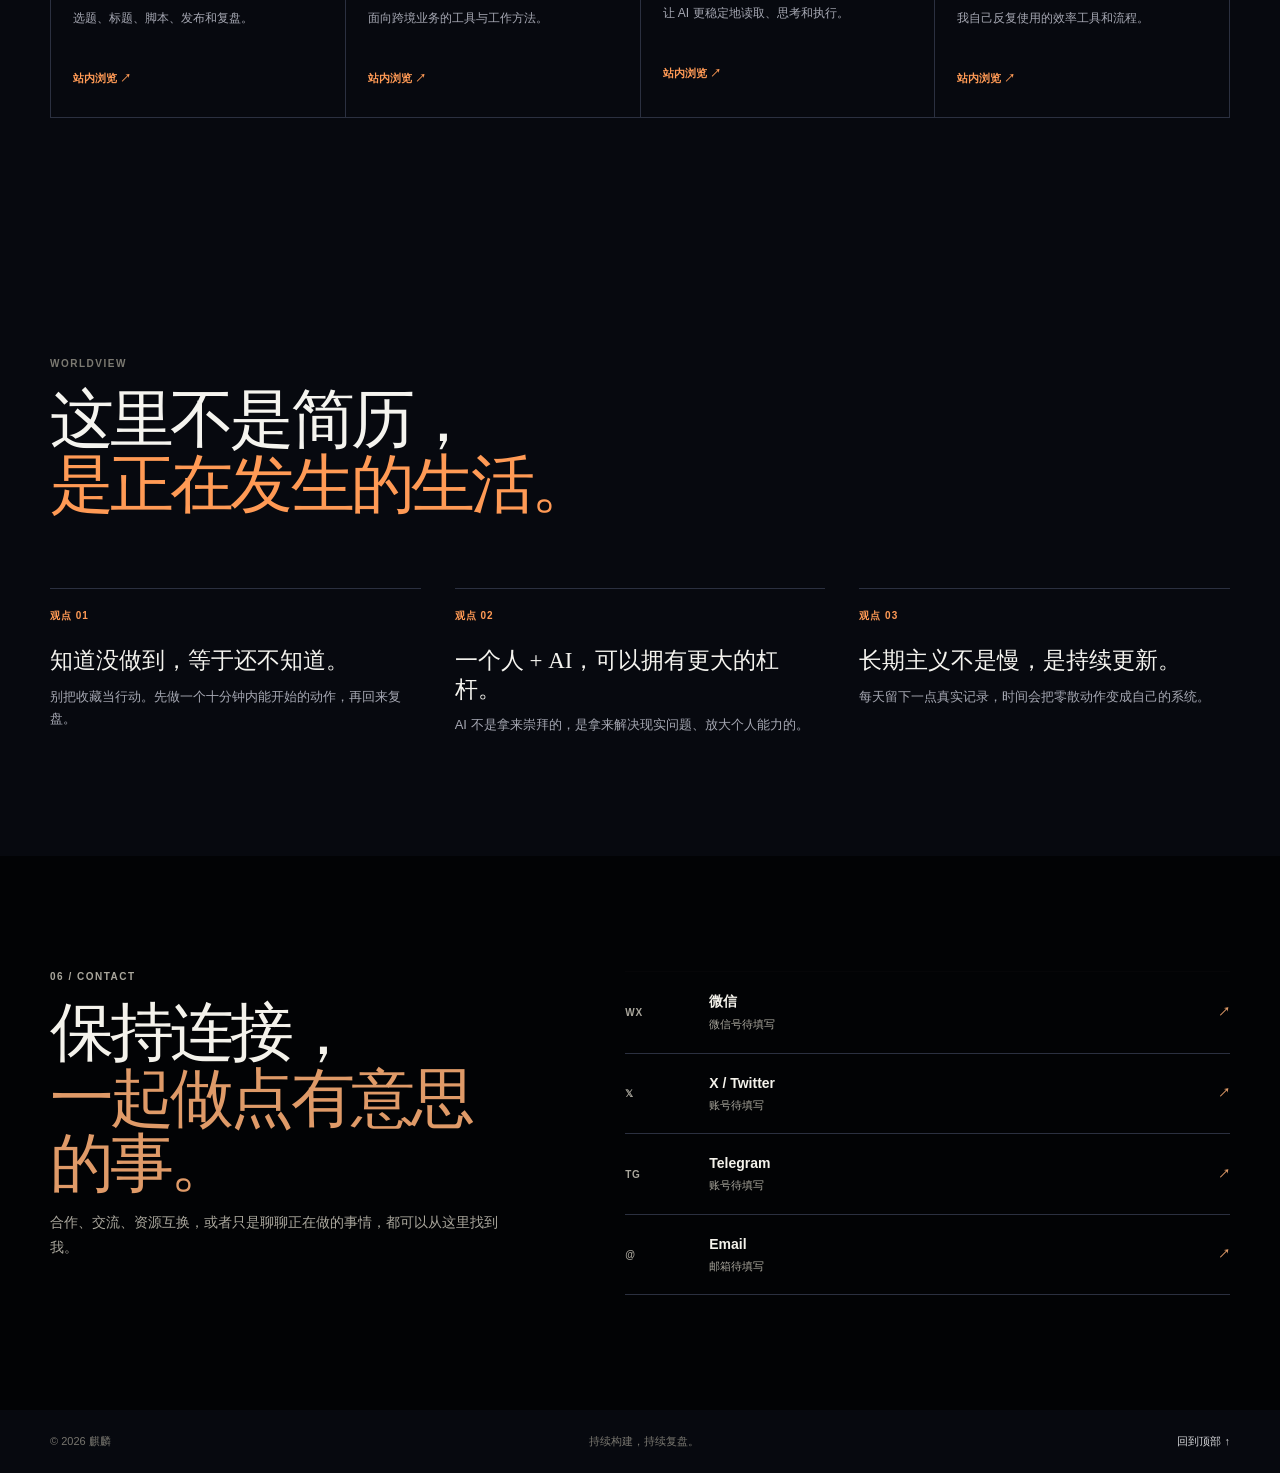
==== commit d2318434: "Update site avatar" ====
--- a/index.html
+++ b/index.html
@@ -1,4 +1,4 @@
-<!doctype html>
+﻿<!doctype html>
 <html lang="zh-CN">
 <head>
 <meta charset="UTF-8">
@@ -6,12 +6,12 @@
 <meta name="description" content="麒麟的个人工作台：记录成长，整理工具，分享 AI 实践与可复用的 Skill。">
 <meta name="theme-color" content="#f6f5f1">
 <title>麒麟 · 个人工作台</title>
-<link rel="icon" href="./qilin-mark.svg" type="image/svg+xml">
+<link rel="icon" href="./avatar.png" type="image/svg+xml">
 <link rel="stylesheet" href="./styles.css">
 </head>
 <body>
 <header class="site-header">
-  <a class="brand" href="#top"><img src="./qilin-mark.svg" alt="麒麟头像"><span>麒麟<small>PERSONAL WORKSPACE</small></span></a>
+  <a class="brand" href="#top"><img src="./avatar.png" alt="麒麟头像"><span>麒麟<small>PERSONAL WORKSPACE</small></span></a>
   <nav class="main-nav" aria-label="主导航">
     <a href="#growth">个人成长</a><a href="#station">中转站业务</a><a href="#gpt">GPT 代充</a><a href="#image-lab">万物成像</a><a href="#skills">Skill 合集</a><a href="#contact">联系我</a>
   </nav>
@@ -27,7 +27,7 @@
     <div class="hero-actions"><a class="button button-dark" href="#systems">开始浏览 <span>↓</span></a><a class="text-link" href="#contact">联系我 <span>↗</span></a></div>
   </div>
   <div class="hero-profile">
-    <div class="portrait-frame"><img src="./qilin-mark.svg" alt="麒麟标志"></div>
+    <div class="portrait-frame"><img src="./avatar.png" alt="麒麟标志"></div>
     <p class="profile-label">ABOUT THIS DESK</p>
     <h2>持续记录，持续复盘。</h2>
     <p>把零散的经历变成可回看的经验，把好用的工具变成自己的工作流。</p>
@@ -82,4 +82,4 @@
 const toast=document.querySelector('.toast');let toastTimer;document.querySelectorAll('[data-placeholder]').forEach(link=>link.addEventListener('click',event=>{event.preventDefault();toast.classList.add('is-visible');clearTimeout(toastTimer);toastTimer=setTimeout(()=>toast.classList.remove('is-visible'),2200)}));
 </script>
 </body>
-</html>+</html>
--- a/styles.css
+++ b/styles.css
@@ -1,6 +1,6 @@
-﻿:root{--paper:#f6f5f1;--ink:#171717;--muted:#686761;--line:#d8d6cf;--accent:#c97945;--soft:#eeeae1;--green:#dfe8df}*{box-sizing:border-box}html{scroll-behavior:smooth}body{margin:0;background:var(--paper);color:var(--ink);font-family:Arial,"Microsoft YaHei",sans-serif}a{color:inherit}button,input{font:inherit}.section-shell{width:min(1180px,calc(100% - 64px));margin:0 auto}.site-header{position:sticky;top:0;z-index:20;display:flex;align-items:center;justify-content:space-between;gap:22px;padding:18px 32px;border-bottom:1px solid rgba(23,23,23,.12);background:rgba(246,245,241,.92);backdrop-filter:blur(14px)}.brand{display:flex;align-items:center;gap:11px;text-decoration:none;white-space:nowrap;font-size:17px;font-weight:700}.brand img{width:36px;height:36px;border-radius:50%;background:#e5efe5}.brand span{display:flex;align-items:baseline;gap:10px}.brand small{color:#817f77;font-size:8px;font-weight:700;letter-spacing:.15em}.main-nav{display:flex;justify-content:center;gap:22px;font-size:12px}.main-nav a,.text-link,.site-footer a{color:#393834;text-decoration:none}.main-nav a:hover,.text-link:hover,.site-footer a:hover{color:var(--accent)}.nav-cta{padding:9px 12px;background:var(--ink);color:#fff;text-decoration:none;font-size:11px}.nav-cta span,.text-link span{margin-left:8px}.hero{display:grid;grid-template-columns:1.1fr .9fr;gap:90px;align-items:center;min-height:650px;padding:82px 0 92px}.kicker{margin:0;color:#7c7a72;font-size:10px;font-weight:800;letter-spacing:.15em}.hero h1,.section-heading h2{margin:18px 0 0;font-family:Georgia,"Microsoft YaHei",serif;font-size:clamp(48px,7vw,88px);font-weight:500;letter-spacing:-.06em;line-height:1.02}.hero h1 em,.section-heading h2 em{color:var(--accent);font-style:normal}.hero-lede{max-width:530px;margin:28px 0 0;color:var(--muted);font-size:16px;line-height:1.8}.hero-actions{display:flex;align-items:center;gap:24px;margin-top:32px}.button{display:inline-flex;align-items:center;gap:26px;border:0;padding:13px 16px;text-decoration:none;font-size:12px;font-weight:700;cursor:pointer}.button-dark{background:var(--ink);color:#fff}.button-dark:hover{background:var(--accent)}.hero-profile{justify-self:end;width:min(100%,360px);padding:31px;border:1px solid var(--line);background:#efeee8}.portrait-frame{display:grid;place-items:center;width:100%;height:210px;background:linear-gradient(135deg,#dfe9df,#eef1ea);margin-bottom:30px}.portrait-frame img{width:112px;height:112px;border-radius:34px}.profile-label{color:#828078;font-size:10px;font-weight:800;letter-spacing:.14em}.hero-profile h2{margin:10px 0 0;font-family:Georgia,"Microsoft YaHei",serif;font-size:28px;font-weight:500}.hero-profile>p:not(.profile-label){color:var(--muted);font-size:13px;line-height:1.7}.profile-tags{display:flex;flex-wrap:wrap;gap:7px;margin-top:23px}.profile-tags span{padding:6px 9px;border:1px solid #cbc8be;color:#5d5b54;font-size:10px}.proof{display:grid;grid-template-columns:repeat(3,1fr);border-top:1px solid var(--line);border-bottom:1px solid var(--line)}.proof div{display:grid;grid-template-columns:auto 1fr;gap:3px 14px;padding:20px 22px;border-right:1px solid var(--line)}.proof div:last-child{border-right:0}.proof strong{grid-row:span 2;color:var(--accent);font-family:Georgia,serif;font-size:26px;font-weight:400}.proof span{font-size:13px;font-weight:700}.proof small{color:var(--muted);font-size:11px}.intro-section{padding:125px 0}.intro-section,.skills-section,.worldview{position:relative}.intro-section>.section-heading,.skills-section>.section-heading,.worldview>.section-heading{max-width:620px}.section-heading h2{font-size:clamp(42px,5vw,66px)}.section-intro{display:flex;align-items:end;justify-content:space-between;gap:35px;margin-top:-50px;margin-left:auto;max-width:440px}.section-intro p,.section-copy{color:var(--muted);font-size:14px;line-height:1.8}.system-grid{display:grid;grid-template-columns:repeat(3,1fr);gap:0;margin-top:76px;border-top:1px solid var(--line);border-left:1px solid var(--line)}.system-card{min-height:220px;padding:24px;border-right:1px solid var(--line);border-bottom:1px solid var(--line);text-decoration:none;transition:background .2s,transform .2s}.system-card:hover{background:#ede9df;transform:translateY(-3px)}.system-card.featured{background:#e6eee4}.card-number{color:var(--accent);font-size:10px;font-weight:800;letter-spacing:.12em}.system-card h3{margin:32px 0 10px;font-family:Georgia,"Microsoft YaHei",serif;font-size:26px;font-weight:500}.system-card p{max-width:270px;min-height:41px;margin:0;color:var(--muted);font-size:12px;line-height:1.65}.system-card b{display:block;margin-top:24px;color:var(--accent);font-size:11px}.content-band{background:var(--green);padding:115px 0}.content-band.warm{background:#eee9e0}.content-band.image-section{background:#ece8df}.content-layout{display:grid;grid-template-columns:.88fr 1.12fr;gap:100px;align-items:start}.content-layout .section-heading{position:sticky;top:115px}.unlock-form{display:grid;grid-template-columns:1fr auto;gap:8px;margin-top:25px}.unlock-form input{min-width:0;border:1px solid #c6c9bf;background:rgba(255,255,255,.5);padding:12px;text-align:center;outline:0;letter-spacing:.2em}.unlock-form input:focus{border-color:var(--accent)}.unlock-form small{grid-column:1/-1;color:#777a70;font-size:10px}.unlock-form small.success{color:#467055}.unlock-form small.error{color:#a75042}.growth-topics{display:grid;grid-template-columns:repeat(2,1fr);border-top:1px solid rgba(23,23,23,.18)}.growth-topics a,.link-list a,.image-links a,.contact-links a{display:grid;grid-template-columns:70px 1fr auto;gap:14px;align-items:center;padding:20px 0;border-bottom:1px solid rgba(23,23,23,.18);text-decoration:none}.growth-topics a:hover,.link-list a:hover,.image-links a:hover,.contact-links a:hover{color:var(--accent)}.growth-topics span,.link-list>a>span,.image-links>a>span,.contact-links>a>span{color:#88877e;font-size:10px;font-weight:800;letter-spacing:.08em}.growth-topics strong,.link-list strong,.image-links strong,.contact-links strong{font-size:14px}.growth-topics small,.link-list small,.image-links small,.contact-links small{display:block;margin-top:5px;color:var(--muted);font-size:11px;line-height:1.5}.growth-topics a>b,.link-list a>b,.image-links a>b,.contact-links a>b{color:var(--accent);font-size:16px}.link-section{padding:120px 0}.link-section .section-heading{display:flex;align-items:end;justify-content:space-between;gap:30px}.link-list{margin-top:65px;border-top:1px solid var(--line)}.link-list a{grid-template-columns:70px 1fr auto;border-bottom-color:var(--line)}.link-list a>b,.image-links a>b,.contact-links a>b{font-size:12px}.compact{margin-top:0}.skills-section{padding:120px 0}.skill-grid{display:grid;grid-template-columns:repeat(4,1fr);gap:0;margin-top:70px;border-top:1px solid var(--line);border-left:1px solid var(--line)}.skill-grid a{min-height:225px;padding:22px;border-right:1px solid var(--line);border-bottom:1px solid var(--line);text-decoration:none}.skill-grid a:hover{background:#ebe8df}.skill-grid span{color:#88877e;font-size:10px;font-weight:800;letter-spacing:.1em}.skill-grid h3{margin:35px 0 10px;font-family:Georgia,"Microsoft YaHei",serif;font-size:23px;font-weight:500}.skill-grid p{min-height:39px;margin:0;color:var(--muted);font-size:12px;line-height:1.6}.skill-grid b{display:block;margin-top:23px;color:var(--accent);font-size:11px}.image-links,.contact-links{border-top:1px solid rgba(23,23,23,.18)}.worldview{padding:120px 0}.thought-grid{display:grid;grid-template-columns:repeat(3,1fr);gap:34px;margin-top:70px}.thought-grid article{padding-top:16px;border-top:1px solid var(--line)}.thought-grid span{color:var(--accent);font-size:10px;font-weight:800;letter-spacing:.1em}.thought-grid h3{margin:24px 0 10px;font-family:Georgia,"Microsoft YaHei",serif;font-size:23px;font-weight:500;line-height:1.25}.thought-grid p{margin:0;color:var(--muted);font-size:13px;line-height:1.7}.contact-section{background:#1c1c1a;color:#f4f2eb}.contact-section .kicker,.contact-section .section-copy,.contact-links small{color:#aaa79d}.contact-section .section-heading h2 em{color:#df9a68}.contact-links a{border-bottom-color:rgba(255,255,255,.2)}.contact-links a:hover{color:#df9a68}.contact-links a>span{color:#aaa79d}.contact-links a>b{color:#df9a68}.site-footer{display:flex;justify-content:space-between;gap:20px;padding:24px 0;color:#77756e;font-size:11px}.toast{position:fixed;right:24px;bottom:24px;z-index:30;padding:12px 15px;background:#252522;color:#fff;font-size:12px;opacity:0;transform:translateY(10px);pointer-events:none;transition:.2s}.toast.is-visible{opacity:1;transform:translateY(0)}
+﻿:root{--paper:#f6f5f1;--ink:#171717;--muted:#686761;--line:#d8d6cf;--accent:#c97945;--soft:#eeeae1;--green:#dfe8df}*{box-sizing:border-box}html{scroll-behavior:smooth}body{margin:0;background:var(--paper);color:var(--ink);font-family:Arial,"Microsoft YaHei",sans-serif}a{color:inherit}button,input{font:inherit}.section-shell{width:min(1180px,calc(100% - 64px));margin:0 auto}.site-header{position:sticky;top:0;z-index:20;display:flex;align-items:center;justify-content:space-between;gap:22px;padding:18px 32px;border-bottom:1px solid rgba(23,23,23,.12);background:rgba(246,245,241,.92);backdrop-filter:blur(14px)}.brand{display:flex;align-items:center;gap:11px;text-decoration:none;white-space:nowrap;font-size:17px;font-weight:700}.brand img,.brand-avatar{width:36px;height:36px;border-radius:50%;object-fit:cover;background:#e5efe5}.brand-avatar.footer-avatar{width:32px;height:32px}.brand span{display:flex;align-items:baseline;gap:10px}.brand small{color:#817f77;font-size:8px;font-weight:700;letter-spacing:.15em}.main-nav{display:flex;justify-content:center;gap:22px;font-size:12px}.main-nav a,.text-link,.site-footer a{color:#393834;text-decoration:none}.main-nav a:hover,.text-link:hover,.site-footer a:hover{color:var(--accent)}.nav-cta{padding:9px 12px;background:var(--ink);color:#fff;text-decoration:none;font-size:11px}.nav-cta span,.text-link span{margin-left:8px}.hero{display:grid;grid-template-columns:1.1fr .9fr;gap:90px;align-items:center;min-height:650px;padding:82px 0 92px}.kicker{margin:0;color:#7c7a72;font-size:10px;font-weight:800;letter-spacing:.15em}.hero h1,.section-heading h2{margin:18px 0 0;font-family:Georgia,"Microsoft YaHei",serif;font-size:clamp(48px,7vw,88px);font-weight:500;letter-spacing:-.06em;line-height:1.02}.hero h1 em,.section-heading h2 em{color:var(--accent);font-style:normal}.hero-lede{max-width:530px;margin:28px 0 0;color:var(--muted);font-size:16px;line-height:1.8}.hero-actions{display:flex;align-items:center;gap:24px;margin-top:32px}.button{display:inline-flex;align-items:center;gap:26px;border:0;padding:13px 16px;text-decoration:none;font-size:12px;font-weight:700;cursor:pointer}.button-dark{background:var(--ink);color:#fff}.button-dark:hover{background:var(--accent)}.hero-profile{justify-self:end;width:min(100%,360px);padding:31px;border:1px solid var(--line);background:#efeee8}.portrait-frame{display:grid;place-items:center;width:100%;height:210px;background:linear-gradient(135deg,#dfe9df,#eef1ea);margin-bottom:30px}.portrait-frame img{width:172px;height:172px;object-fit:cover;border-radius:28px;box-shadow:0 16px 50px rgba(0,0,0,.18)}.profile-label{color:#828078;font-size:10px;font-weight:800;letter-spacing:.14em}.hero-profile h2{margin:10px 0 0;font-family:Georgia,"Microsoft YaHei",serif;font-size:28px;font-weight:500}.hero-profile>p:not(.profile-label){color:var(--muted);font-size:13px;line-height:1.7}.profile-tags{display:flex;flex-wrap:wrap;gap:7px;margin-top:23px}.profile-tags span{padding:6px 9px;border:1px solid #cbc8be;color:#5d5b54;font-size:10px}.proof{display:grid;grid-template-columns:repeat(3,1fr);border-top:1px solid var(--line);border-bottom:1px solid var(--line)}.proof div{display:grid;grid-template-columns:auto 1fr;gap:3px 14px;padding:20px 22px;border-right:1px solid var(--line)}.proof div:last-child{border-right:0}.proof strong{grid-row:span 2;color:var(--accent);font-family:Georgia,serif;font-size:26px;font-weight:400}.proof span{font-size:13px;font-weight:700}.proof small{color:var(--muted);font-size:11px}.intro-section{padding:125px 0}.intro-section,.skills-section,.worldview{position:relative}.intro-section>.section-heading,.skills-section>.section-heading,.worldview>.section-heading{max-width:620px}.section-heading h2{font-size:clamp(42px,5vw,66px)}.section-intro{display:flex;align-items:end;justify-content:space-between;gap:35px;margin-top:-50px;margin-left:auto;max-width:440px}.section-intro p,.section-copy{color:var(--muted);font-size:14px;line-height:1.8}.system-grid{display:grid;grid-template-columns:repeat(3,1fr);gap:0;margin-top:76px;border-top:1px solid var(--line);border-left:1px solid var(--line)}.system-card{min-height:220px;padding:24px;border-right:1px solid var(--line);border-bottom:1px solid var(--line);text-decoration:none;transition:background .2s,transform .2s}.system-card:hover{background:#ede9df;transform:translateY(-3px)}.system-card.featured{background:#e6eee4}.card-number{color:var(--accent);font-size:10px;font-weight:800;letter-spacing:.12em}.system-card h3{margin:32px 0 10px;font-family:Georgia,"Microsoft YaHei",serif;font-size:26px;font-weight:500}.system-card p{max-width:270px;min-height:41px;margin:0;color:var(--muted);font-size:12px;line-height:1.65}.system-card b{display:block;margin-top:24px;color:var(--accent);font-size:11px}.content-band{background:var(--green);padding:115px 0}.content-band.warm{background:#eee9e0}.content-band.image-section{background:#ece8df}.content-layout{display:grid;grid-template-columns:.88fr 1.12fr;gap:100px;align-items:start}.content-layout .section-heading{position:sticky;top:115px}.unlock-form{display:grid;grid-template-columns:1fr auto;gap:8px;margin-top:25px}.unlock-form input{min-width:0;border:1px solid #c6c9bf;background:rgba(255,255,255,.5);padding:12px;text-align:center;outline:0;letter-spacing:.2em}.unlock-form input:focus{border-color:var(--accent)}.unlock-form small{grid-column:1/-1;color:#777a70;font-size:10px}.unlock-form small.success{color:#467055}.unlock-form small.error{color:#a75042}.growth-topics{display:grid;grid-template-columns:repeat(2,1fr);border-top:1px solid rgba(23,23,23,.18)}.growth-topics a,.link-list a,.image-links a,.contact-links a{display:grid;grid-template-columns:70px 1fr auto;gap:14px;align-items:center;padding:20px 0;border-bottom:1px solid rgba(23,23,23,.18);text-decoration:none}.growth-topics a:hover,.link-list a:hover,.image-links a:hover,.contact-links a:hover{color:var(--accent)}.growth-topics span,.link-list>a>span,.image-links>a>span,.contact-links>a>span{color:#88877e;font-size:10px;font-weight:800;letter-spacing:.08em}.growth-topics strong,.link-list strong,.image-links strong,.contact-links strong{font-size:14px}.growth-topics small,.link-list small,.image-links small,.contact-links small{display:block;margin-top:5px;color:var(--muted);font-size:11px;line-height:1.5}.growth-topics a>b,.link-list a>b,.image-links a>b,.contact-links a>b{color:var(--accent);font-size:16px}.link-section{padding:120px 0}.link-section .section-heading{display:flex;align-items:end;justify-content:space-between;gap:30px}.link-list{margin-top:65px;border-top:1px solid var(--line)}.link-list a{grid-template-columns:70px 1fr auto;border-bottom-color:var(--line)}.link-list a>b,.image-links a>b,.contact-links a>b{font-size:12px}.compact{margin-top:0}.skills-section{padding:120px 0}.skill-grid{display:grid;grid-template-columns:repeat(4,1fr);gap:0;margin-top:70px;border-top:1px solid var(--line);border-left:1px solid var(--line)}.skill-grid a{min-height:225px;padding:22px;border-right:1px solid var(--line);border-bottom:1px solid var(--line);text-decoration:none}.skill-grid a:hover{background:#ebe8df}.skill-grid span{color:#88877e;font-size:10px;font-weight:800;letter-spacing:.1em}.skill-grid h3{margin:35px 0 10px;font-family:Georgia,"Microsoft YaHei",serif;font-size:23px;font-weight:500}.skill-grid p{min-height:39px;margin:0;color:var(--muted);font-size:12px;line-height:1.6}.skill-grid b{display:block;margin-top:23px;color:var(--accent);font-size:11px}.image-links,.contact-links{border-top:1px solid rgba(23,23,23,.18)}.worldview{padding:120px 0}.thought-grid{display:grid;grid-template-columns:repeat(3,1fr);gap:34px;margin-top:70px}.thought-grid article{padding-top:16px;border-top:1px solid var(--line)}.thought-grid span{color:var(--accent);font-size:10px;font-weight:800;letter-spacing:.1em}.thought-grid h3{margin:24px 0 10px;font-family:Georgia,"Microsoft YaHei",serif;font-size:23px;font-weight:500;line-height:1.25}.thought-grid p{margin:0;color:var(--muted);font-size:13px;line-height:1.7}.contact-section{background:#1c1c1a;color:#f4f2eb}.contact-section .kicker,.contact-section .section-copy,.contact-links small{color:#aaa79d}.contact-section .section-heading h2 em{color:#df9a68}.contact-links a{border-bottom-color:rgba(255,255,255,.2)}.contact-links a:hover{color:#df9a68}.contact-links a>span{color:#aaa79d}.contact-links a>b{color:#df9a68}.site-footer{display:flex;justify-content:space-between;gap:20px;padding:24px 0;color:#77756e;font-size:11px}.toast{position:fixed;right:24px;bottom:24px;z-index:30;padding:12px 15px;background:#252522;color:#fff;font-size:12px;opacity:0;transform:translateY(10px);pointer-events:none;transition:.2s}.toast.is-visible{opacity:1;transform:translateY(0)}
 @media(max-width:900px){.site-header{padding:15px 18px}.main-nav{display:none}.section-shell{width:calc(100% - 36px)}.hero{grid-template-columns:1fr;gap:45px;min-height:auto;padding:80px 0 70px}.hero h1{font-size:54px}.hero-profile{justify-self:stretch;width:auto}.proof{grid-template-columns:1fr}.proof div{border-right:0;border-bottom:1px solid var(--line)}.proof div:last-child{border-bottom:0}.intro-section,.link-section,.skills-section,.worldview{padding:78px 0}.section-intro{display:block;margin:25px 0 0;max-width:100%}.section-intro .text-link{display:inline-block;margin-top:14px}.system-grid,.skill-grid{grid-template-columns:1fr 1fr;margin-top:45px}.system-card{min-height:200px}.content-band{padding:78px 0}.content-layout{grid-template-columns:1fr;gap:45px}.content-layout .section-heading{position:static}.growth-topics{grid-template-columns:1fr 1fr}.link-section .section-heading{display:block}.link-section .section-heading .text-link{display:inline-block;margin-top:20px}.thought-grid{grid-template-columns:1fr;margin-top:45px;gap:30px}.site-footer{flex-wrap:wrap}}
 @media(max-width:560px){.hero h1,.section-heading h2{font-size:43px}.hero-lede{font-size:14px}.hero-actions{gap:16px}.system-grid,.skill-grid,.growth-topics{grid-template-columns:1fr}.system-card{min-height:auto}.system-card h3{margin-top:23px}.growth-topics a,.link-list a,.image-links a,.contact-links a{grid-template-columns:52px 1fr auto;padding:15px 0}.unlock-form{grid-template-columns:1fr}.unlock-form .button{justify-content:center}.site-footer{display:grid;grid-template-columns:1fr}.site-footer a{order:-1}}
 .header-tools{display:flex;align-items:center;gap:9px}.theme-toggle{display:inline-flex;gap:2px;align-items:center;border:1px solid var(--line);background:transparent;color:var(--ink);padding:8px 9px;cursor:pointer;font-size:13px}.theme-toggle:hover{border-color:var(--accent);color:var(--accent)}html[data-theme="dark"] body{--paper:#07090f;--ink:#f5f4ef;--muted:#a6a8b3;--line:#2b3040;--accent:#ff9a55;--soft:#111522;--green:#101b1b;background:#07090f;color:var(--ink)}html[data-theme="dark"] body:before{content:"";position:fixed;inset:0;pointer-events:none;z-index:-1;opacity:.55;background-image:radial-gradient(circle at 11% 18%,rgba(255,255,255,.8) 0 1px,transparent 1.5px),radial-gradient(circle at 74% 10%,rgba(126,207,255,.75) 0 1px,transparent 1.5px),radial-gradient(circle at 88% 72%,rgba(255,154,85,.8) 0 1px,transparent 1.5px),radial-gradient(circle at 28% 83%,rgba(255,255,255,.6) 0 1px,transparent 1.5px);background-size:260px 230px,390px 320px,460px 380px,520px 430px}html[data-theme="dark"] .site-header{background:rgba(7,9,15,.9);border-color:var(--line)}html[data-theme="dark"] .main-nav a,html[data-theme="dark"] .text-link,html[data-theme="dark"] .site-footer a{color:#d6d7da}html[data-theme="dark"] .nav-cta,html[data-theme="dark"] .button-dark{background:#f5f4ef;color:#080a10}html[data-theme="dark"] .nav-cta:hover,html[data-theme="dark"] .button-dark:hover{background:var(--accent);color:#0b0d12}html[data-theme="dark"] .hero-profile{background:#101522;border-color:#323949;box-shadow:0 20px 90px rgba(0,0,0,.35)}html[data-theme="dark"] .portrait-frame{background:#182331}html[data-theme="dark"] .profile-tags span{border-color:#394253;color:#c8cfda}html[data-theme="dark"] .proof,html[data-theme="dark"] .system-grid,html[data-theme="dark"] .skill-grid{border-color:var(--line)}html[data-theme="dark"] .proof div,html[data-theme="dark"] .system-card,html[data-theme="dark"] .skill-grid a{border-color:var(--line)}html[data-theme="dark"] .system-card:hover,html[data-theme="dark"] .skill-grid a:hover{background:#151a27}html[data-theme="dark"] .system-card.featured{background:#13221f}html[data-theme="dark"] .content-band{background:#0e1d1c}html[data-theme="dark"] .content-band.warm,html[data-theme="dark"] .content-band.image-section{background:#15151b}html[data-theme="dark"] .module-section,html[data-theme="dark"] .modal,html[data-theme="dark"] .lock-card{background:#101522;border-color:#323949;color:var(--ink)}html[data-theme="dark"] .link-list a,html[data-theme="dark"] .image-links a,html[data-theme="dark"] .contact-links a{border-color:var(--line)}html[data-theme="dark"] .site-footer{background:#07090f;border-color:var(--line)}html[data-theme="dark"] .contact-section{background:#020305}html[data-theme="dark"] .theme-toggle span:first-child{display:none}html[data-theme="light"] .theme-toggle span:last-child{display:none}
 .business-note{display:block;padding:28px 0;border-bottom:1px solid var(--line)}.business-note span{color:var(--accent);font-size:10px;font-weight:800;letter-spacing:.12em}.business-note strong{display:block;margin-top:16px;font-family:Georgia,"Microsoft YaHei",serif;font-size:26px;font-weight:500}.business-note small{display:block;max-width:520px;margin-top:10px;color:var(--muted);font-size:13px;line-height:1.8}.business-note b{display:block;margin-top:20px;color:var(--accent);font-size:12px}.business-note.soft{opacity:.82}.skill-page{background:var(--paper);color:var(--ink)}.skill-hero{padding:86px 0 58px}.skill-hero h1{max-width:860px;margin:18px 0 0;font-family:Georgia,"Microsoft YaHei",serif;font-size:clamp(46px,7vw,82px);font-weight:500;letter-spacing:-.05em;line-height:1.03}.skill-hero h1 em{color:var(--accent);font-style:normal}.skill-hero p{max-width:680px;margin:28px 0 0;color:var(--muted);font-size:16px;line-height:1.85}.skill-actions-row{display:flex;flex-wrap:wrap;gap:10px;margin-top:34px}.skill-actions-row a{padding:10px 13px;border:1px solid var(--line);color:var(--ink);text-decoration:none;font-size:12px;font-weight:700}.skill-actions-row a:hover{border-color:var(--accent);color:var(--accent)}.skill-library-grid{display:grid;grid-template-columns:repeat(2,1fr);border-top:1px solid var(--line);border-left:1px solid var(--line);margin-bottom:86px}.skill-category{min-height:450px;padding:42px 36px;border-right:1px solid var(--line);border-bottom:1px solid var(--line);background:rgba(255,255,255,.14)}.skill-category.is-featured{background:#e9e5dc}.skill-category span{color:#85847d;font-size:12px;font-weight:900;letter-spacing:.18em}.skill-category h2{margin:80px 0 14px;font-family:Georgia,"Microsoft YaHei",serif;font-size:44px;font-weight:500}.skill-category p{max-width:520px;margin:0;color:var(--muted);font-size:15px;line-height:1.75}.mini-list{display:grid;gap:8px;margin-top:36px;color:var(--muted);font-size:13px}.mini-list b{color:var(--accent);font-size:12px;letter-spacing:.08em}.skill-category>a{display:inline-block;margin-top:34px;color:var(--accent);font-size:13px;font-weight:800;text-decoration:none}.github-import{margin-bottom:92px;padding:38px;border:1px solid var(--line);background:var(--soft)}.github-import h2{margin:14px 0 0;font-family:Georgia,"Microsoft YaHei",serif;font-size:42px;font-weight:500}.github-import p{max-width:720px;color:var(--muted);line-height:1.8}.import-flow{display:flex;flex-wrap:wrap;gap:12px;align-items:center;margin-top:24px}.import-flow span{padding:10px 12px;border:1px solid var(--line);background:var(--paper);font-size:12px;font-weight:700}.import-flow b{color:var(--accent)}html[data-theme="dark"] .business-note{border-color:var(--line)}html[data-theme="dark"] .skill-category.is-featured{background:#111c1a}html[data-theme="dark"] .skill-category{background:#0d111b}html[data-theme="dark"] .github-import{background:#101522}@media(max-width:760px){.skill-library-grid{grid-template-columns:1fr}.skill-category{min-height:auto}.skill-category h2{margin-top:45px;font-size:34px}.import-flow{display:grid}.import-flow b{display:none}}
-.github-import-form{display:grid;grid-template-columns:1fr 180px auto;gap:10px;margin-top:24px}.github-import-form input,.github-import-form select{min-width:0;border:1px solid var(--line);background:var(--paper);color:var(--ink);padding:12px;outline:0}.github-import-form input:focus,.github-import-form select:focus{border-color:var(--accent)}.github-import-form button{border:0;background:var(--ink);color:var(--paper);padding:12px 16px;font-weight:800;cursor:pointer}.github-import-form button:disabled{opacity:.55;cursor:wait}.import-hint{display:block;margin-top:12px;color:var(--muted)}.skill-items{display:grid;gap:10px;margin-top:30px}.skill-mini-card{display:block;padding:14px;border:1px solid var(--line);background:rgba(255,255,255,.2);color:var(--ink);text-decoration:none}.skill-mini-card:hover{border-color:var(--accent);transform:translateY(-2px)}.skill-mini-card strong{display:block;font-size:14px}.skill-mini-card small{display:block;margin-top:6px;color:var(--muted);line-height:1.55}.skill-mini-card b{display:block;margin-top:8px;color:var(--accent);font-size:11px}html[data-theme="dark"] .github-import-form input,html[data-theme="dark"] .github-import-form select{background:#0b0f18}html[data-theme="dark"] .github-import-form button{background:#f5f4ef;color:#080a10}html[data-theme="dark"] .skill-mini-card{background:#090d15}@media(max-width:760px){.github-import-form{grid-template-columns:1fr}.github-import-form button{width:100%}}+.github-import-form{display:grid;grid-template-columns:1fr 180px auto;gap:10px;margin-top:24px}.github-import-form input,.github-import-form select{min-width:0;border:1px solid var(--line);background:var(--paper);color:var(--ink);padding:12px;outline:0}.github-import-form input:focus,.github-import-form select:focus{border-color:var(--accent)}.github-import-form button{border:0;background:var(--ink);color:var(--paper);padding:12px 16px;font-weight:800;cursor:pointer}.github-import-form button:disabled{opacity:.55;cursor:wait}.import-hint{display:block;margin-top:12px;color:var(--muted)}.skill-items{display:grid;gap:10px;margin-top:30px}.skill-mini-card{display:block;padding:14px;border:1px solid var(--line);background:rgba(255,255,255,.2);color:var(--ink);text-decoration:none}.skill-mini-card:hover{border-color:var(--accent);transform:translateY(-2px)}.skill-mini-card strong{display:block;font-size:14px}.skill-mini-card small{display:block;margin-top:6px;color:var(--muted);line-height:1.55}.skill-mini-card b{display:block;margin-top:8px;color:var(--accent);font-size:11px}html[data-theme="dark"] .github-import-form input,html[data-theme="dark"] .github-import-form select{background:#0b0f18}html[data-theme="dark"] .github-import-form button{background:#f5f4ef;color:#080a10}html[data-theme="dark"] .skill-mini-card{background:#090d15}@media(max-width:760px){.github-import-form{grid-template-columns:1fr}.github-import-form button{width:100%}}
